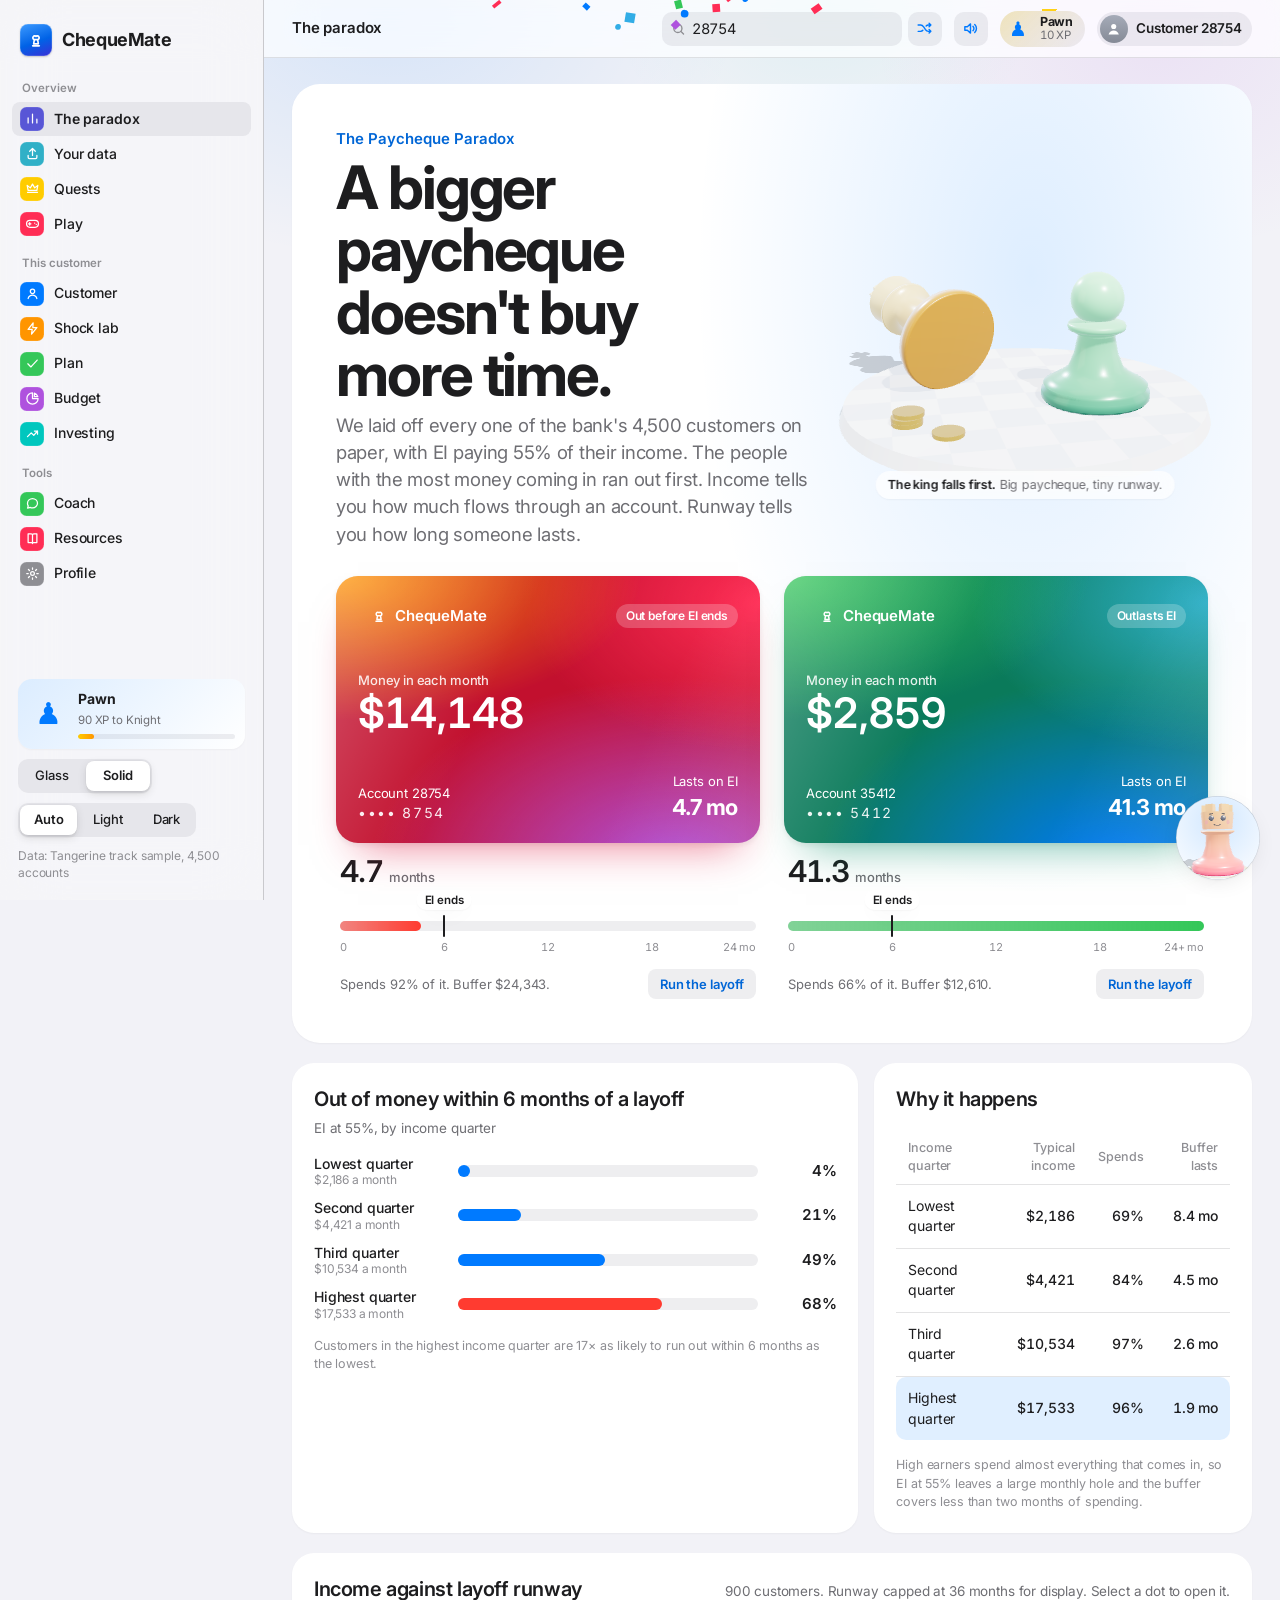
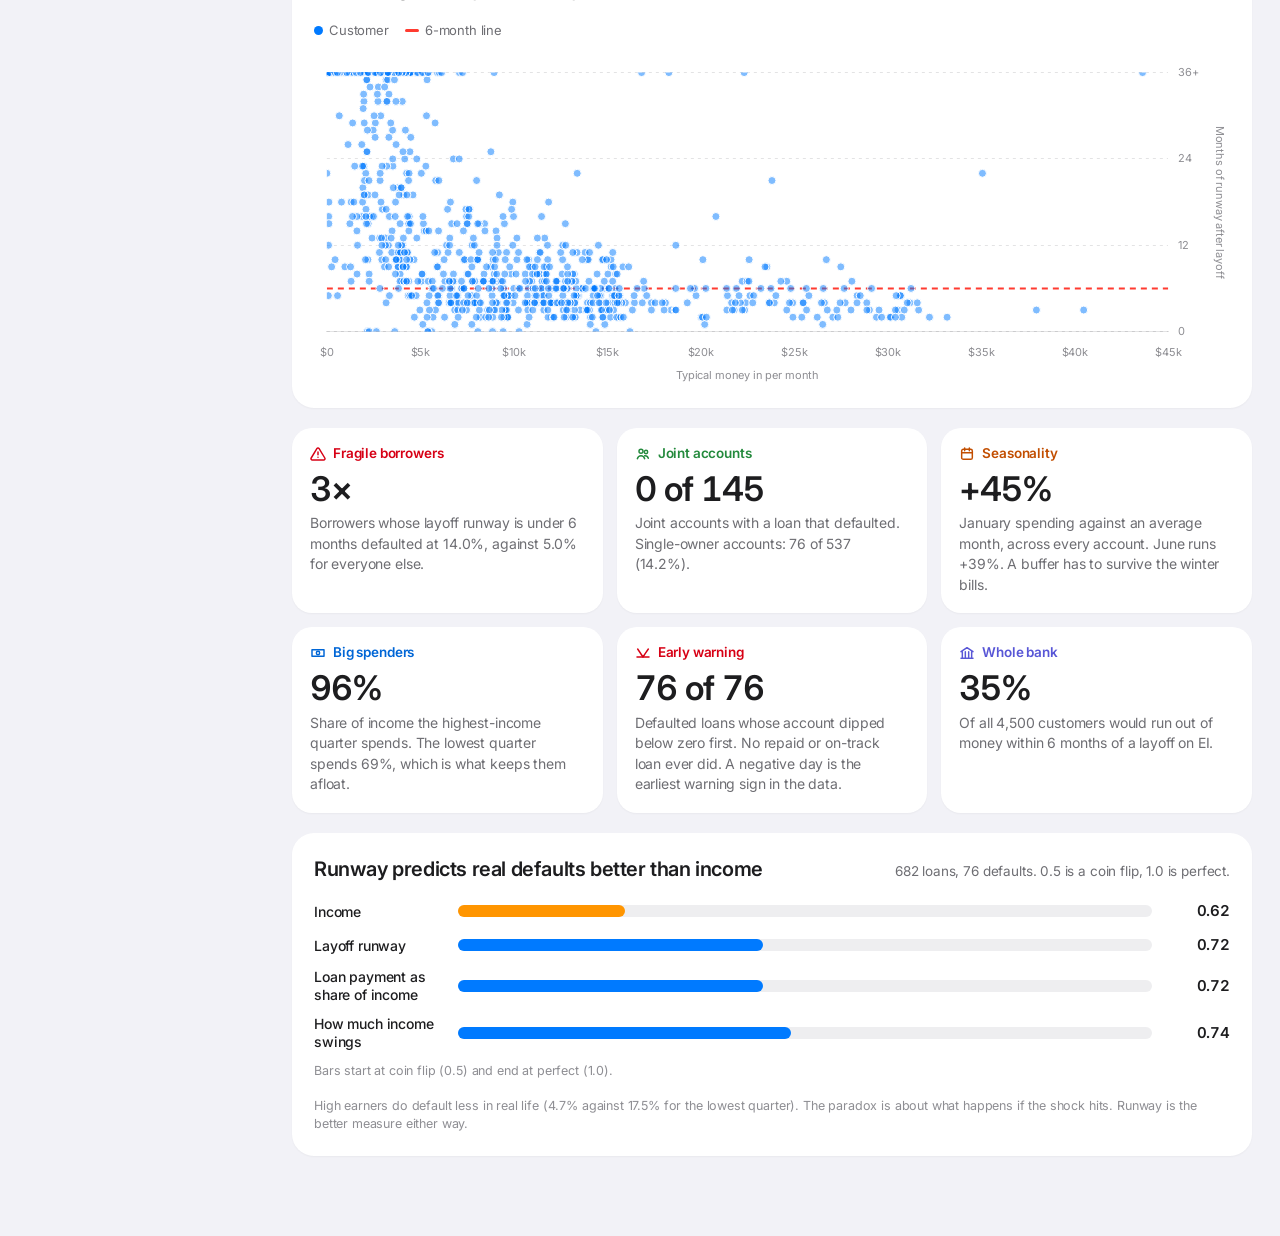
==== core-app/index.html @ 88e58d87 "Improve budget page user experience Co-authored-by: Copilot <223556219+Copilot@users.noreply.github." ====
<!doctype html>
<html lang="en">
<head>
<meta charset="utf-8">
<meta name="viewport" content="width=device-width, initial-scale=1, viewport-fit=cover">
<title>ChequeMate</title>
<meta name="description" content="ChequeMate: financial resilience engine. Runway, shocks, plans, budgets and investing for any bank customer.">
<link rel="preconnect" href="https://fonts.googleapis.com"><link rel="preconnect" href="https://fonts.gstatic.com" crossorigin><link rel="stylesheet" href="https://fonts.googleapis.com/css2?family=Inter:wght@400;500;600;700&display=swap">
<link rel="stylesheet" href="assets/styles.css?v=2c477ac0">
<link rel="stylesheet" href="assets/game.css?v=2c477ac0">
<link rel="stylesheet" href="assets/play.css?v=2c477ac0">
<link rel="stylesheet" href="assets/glass.css?v=2c477ac0">
</head>
<body>
<div class="app">
  <aside class="sidebar" aria-label="ChequeMate">
    <a class="brand" href="#paradox" aria-label="ChequeMate home">
      <span class="app-icon"><svg viewBox="0 0 24 24" fill="none" stroke="#fff" stroke-width="2" stroke-linecap="round" stroke-linejoin="round"><path d="M8 19h8M9.2 16.6h5.6l-.8-5h-4zM9.6 11.6C8.2 10.8 7.8 9.2 8.7 8c.8-1 2.3-1.3 3.3-.4.9-.9 2.4-.6 3.3.4.9 1.2.5 2.8-.9 3.6"/></svg></span>
      <span class="brand-name">ChequeMate</span>
    </a>
    <nav class="nav" id="nav">
      <div class="side-sec"><span>Overview</span>
        <a href="#paradox"><span class="sf" style="--c:var(--indigo)"><svg viewBox="0 0 24 24"><path d="M5 19V11M12 19V5M19 19v-6"/></svg></span>The paradox</a>
        <a href="#data"><span class="sf" style="--c:var(--teal)"><svg viewBox="0 0 24 24"><path d="M12 15V4M7.5 8.5 12 4l4.5 4.5M5 15v3a2 2 0 0 0 2 2h10a2 2 0 0 0 2-2v-3"/></svg></span>Your data</a>
        <a href="#arena"><span class="sf" style="--c:var(--yellow)"><svg viewBox="0 0 24 24"><path d="M4 18h16M5 15 3.5 7l5 4L12 5l3.5 6 5-4L19 15z"/></svg></span>Quests</a>
        <a href="#play"><span class="sf" style="--c:var(--pink)"><svg viewBox="0 0 24 24"><rect x="2.5" y="7" width="19" height="11" rx="5.5"/><path d="M7.5 10.5v4M5.5 12.5h4M15.5 11.5h.01M18 13.5h.01"/></svg></span>Play</a>
      </div>
      <div class="side-sec"><span>This customer</span>
        <a href="#customer"><span class="sf" style="--c:var(--accent)"><svg viewBox="0 0 24 24"><circle cx="12" cy="8.5" r="3.5"/><path d="M5 20c1.2-3.6 3.8-5.3 7-5.3s5.8 1.7 7 5.3"/></svg></span>Customer</a>
        <a href="#shock"><span class="sf" style="--c:var(--warn)"><svg viewBox="0 0 24 24"><path d="M13 3 5 13.5h6.5L10.5 21 19 10.5h-6.5z"/></svg></span>Shock lab</a>
        <a href="#plan"><span class="sf" style="--c:var(--good)"><svg viewBox="0 0 24 24"><path d="M4.5 12.5 9.5 17.5 19.5 6.5"/></svg></span>Plan</a>
        <a href="#budget"><span class="sf" style="--c:var(--purple)"><svg viewBox="0 0 24 24"><path d="M12 3a9 9 0 1 0 9 9h-9z"/><path d="M15 3.5A9 9 0 0 1 20.5 9H15z"/></svg></span>Budget</a>
        <a href="#invest"><span class="sf" style="--c:var(--mint)"><svg viewBox="0 0 24 24"><path d="M4 17 10 11l4 4 6-7M15 8h5v5"/></svg></span>Investing</a>
      </div>
      <div class="side-sec"><span>Tools</span>
        <a href="#coach"><span class="sf" style="--c:var(--good)"><svg viewBox="0 0 24 24"><path d="M20 11.5c0 4.1-3.6 7.5-8 7.5-1.2 0-2.3-.2-3.3-.7L4 19.5l1.2-3.6A7.2 7.2 0 0 1 4 11.5C4 7.4 7.6 4 12 4s8 3.4 8 7.5z"/></svg></span>Coach</a>
        <a href="#resources"><span class="sf" style="--c:var(--pink)"><svg viewBox="0 0 24 24"><path d="M5 4.5h5a2 2 0 0 1 2 2V20a1.5 1.5 0 0 0-1.5-1.5H5zM19 4.5h-5a2 2 0 0 0-2 2V20a1.5 1.5 0 0 1 1.5-1.5H19z"/></svg></span>Resources</a>
        <a href="#profile"><span class="sf" style="--c:var(--gray)"><svg viewBox="0 0 24 24"><circle cx="12" cy="12" r="3"/><path d="M12 2.8v2.4M12 18.8v2.4M2.8 12h2.4M18.8 12h2.4M5.5 5.5l1.7 1.7M16.8 16.8l1.7 1.7M5.5 18.5l1.7-1.7M16.8 7.2l1.7-1.7"/></svg></span>Profile</a>
      </div>
    </nav>
    <div class="side-foot">
      <a class="side-player" id="sidePlayer" href="#arena" aria-label="Your rank and XP"></a>
      <div class="seg style-switch" role="group" aria-label="Style"><button type="button" data-style-set="glass">Glass</button><button type="button" data-style-set="solid">Solid</button></div>
      <div class="seg theme-switch" role="group" aria-label="Appearance">
        <button type="button" data-theme-set="system">Auto</button>
        <button type="button" data-theme-set="light">Light</button>
        <button type="button" data-theme-set="dark">Dark</button>
      </div>
      <span id="srcLabel">Data: Tangerine track sample, 4,500 accounts</span>
    </div>
  </aside>

  <div class="main">
    <header class="toolbar">
      <span class="tb-title" id="tbTitle">The paradox</span>
      <span class="tb-space"></span>
      <form class="search" id="acctForm" autocomplete="off" role="search">
        <div class="search-field">
          <svg viewBox="0 0 24 24"><circle cx="11" cy="11" r="6.5"/><path d="m20 20-4.2-4.2"/></svg>
          <input id="acctInput" inputmode="numeric" placeholder="Account number" aria-label="Account number" aria-describedby="acctErr">
        </div>
        <button class="icon-btn" type="button" id="acctRandom" title="Open a random account" aria-label="Open a random account">
          <svg viewBox="0 0 24 24"><path d="M3 7h3.5c2 0 3.2 1 4.3 2.6l2.4 3.8C14.3 15 15.5 16 17.5 16H21M3 16h3.5c1.4 0 2.4-.5 3.2-1.4M21 7h-3.5c-1.4 0-2.4.5-3.2 1.4M18.5 4.5 21 7l-2.5 2.5M18.5 13.5 21 16l-2.5 2.5"/></svg>
        </button>
        <div class="acct-err" id="acctErr" hidden></div>
      </form>
      <button class="icon-btn sfx-btn" type="button" id="sfxBtn" aria-pressed="true" title="Sound effects" aria-label="Sound effects"><svg viewBox="0 0 24 24"><path d="M4 9.5h3.5L12 5.5v13l-4.5-4H4z"/><path class="w1" d="M15.5 9a4 4 0 0 1 0 6"/><path class="w2" d="M18 6.5a7.5 7.5 0 0 1 0 11"/><path class="mute" d="m16 9.5 5 5M21 9.5l-5 5"/></svg></button>
      <a class="tb-xp" id="tbXp" href="#arena" aria-label="Your rank and XP"></a>
      <a class="tb-acct" id="tbAcct" href="#profile"></a>
    </header>

    <main class="content" id="main">
      <div class="loading" id="loading">Loading 4,500 accounts…</div>

      <!-- THE PARADOX -->
      <section class="view" data-view="paradox" hidden>
        <div class="hero" id="hero">
          <div class="hero-top">
          <div class="head" style="padding:0">
            <span class="eyebrow">The Paycheque Paradox</span>
            <h1>A bigger paycheque doesn't buy more time.</h1>
            <p class="lede">We laid off every one of the bank's 4,500 customers on paper, with EI paying 55% of their income. The people with the most money coming in ran out first. Income tells you how much flows through an account. Runway tells you how long someone lasts.</p>
          </div>
          <div class="hero-3d" id="hero3d" aria-hidden="true"><span class="h3-cap"><b>The king falls first.</b> Big paycheque, tiny runway.</span></div>
          </div>
          <div class="pair" id="pair"></div>
        </div>

        <div class="grid g-main">
          <div class="panel">
            <div class="panel-head"><h2>Out of money within 6 months of a layoff</h2><p>EI at 55%, by income quarter</p></div>
            <div class="bars" id="quartBars"></div>
            <p class="note" id="quartNote"></p>
          </div>
          <div class="panel">
            <div class="panel-head"><h2>Why it happens</h2></div>
            <div class="table-wrap"><table class="cmp" id="whyTable"></table></div>
            <p class="note">High earners spend almost everything that comes in, so EI at 55% leaves a large monthly hole and the buffer covers less than two months of spending.</p>
          </div>
        </div>

        <div class="panel">
          <div class="panel-head"><h2>Income against layoff runway</h2><p>900 customers. Runway capped at 36 months for display. Select a dot to open it.</p></div>
          <div class="legend"><span><i style="background:var(--s1)"></i>Customer</span><span><i class="line" style="background:var(--crit)"></i>6-month line</span></div>
          <div class="chart-box tall"><canvas id="scatter" aria-label="Scatter of monthly income versus layoff runway"></canvas></div>
        </div>

        <div class="findings" id="findings"></div>

        <div class="panel">
          <div class="panel-head"><h2>Runway predicts real defaults better than income</h2><p>682 loans, 76 defaults. 0.5 is a coin flip, 1.0 is perfect.</p></div>
          <div class="bars" id="aucBars"></div>
          <p class="note">High earners do default less in real life (4.7% against 17.5% for the lowest quarter). The paradox is about what happens if the shock hits. Runway is the better measure either way.</p>
        </div>
      </section>

      <!-- CUSTOMER -->
      <section class="view" data-view="customer" hidden>
        <div class="head"><h1>Customer</h1><p>Typical month, savings buffer and runway, from this account's own history. Numbers use the judges' definitions.</p></div>
        <div class="cust-hero">
          <div id="wcard"></div>
          <div class="panel">
            <div class="panel-head"><h2>Resilience</h2><p>Each ring closes when the goal is met</p></div>
            <div id="rings"></div>
          </div>
        </div>
        <div id="scorePanel"></div>
        <div class="ledger" id="ledger"></div>
        <div class="grid g-main">
          <div class="panel">
            <div class="panel-head"><h2>If laid off tomorrow</h2><p id="rwSub"></p></div>
            <div id="custStrip"></div>
            <div class="grid g-2" id="custStrips2"></div>
          </div>
          <div class="panel">
            <div class="panel-head"><h2>What stands out</h2></div>
            <div class="insights" id="custInsights"></div>
          </div>
        </div>
        <div class="panel">
          <div class="panel-head"><h2>Money in and out</h2><div class="legend"><span><i class="line" style="background:var(--s1)"></i>Money in</span><span><i class="line" style="background:var(--s2)"></i>Money out</span></div></div>
          <div class="chart-box"><canvas id="flowChart" aria-label="Monthly money in and money out"></canvas></div>
        </div>
        <div class="panel sankey-panel">
          <div class="panel-head"><h2>Where the money flows</h2><p id="sankeySub">Average month. Hover a stream to trace it.</p></div>
          <div class="sankey" id="sankey" role="img" aria-label="Money flow from income sources through the account to spending"></div>
        </div>
        <div class="grid g-2">
          <div class="panel">
            <div class="panel-head"><h2>Average balance</h2><p>Shaded months set the buffer</p></div>
            <div class="chart-box short"><canvas id="balChart" aria-label="Average daily balance by month"></canvas></div>
          </div>
          <div class="panel">
            <div class="panel-head"><h2>Where a typical month goes</h2><p>Average per month</p></div>
            <div class="bars" id="outBars"></div>
          </div>
        </div>
      </section>

      <!-- SHOCK LAB -->
      <section class="view" data-view="shock" hidden>
        <div class="head"><h1>Shock lab</h1><p>Pick a scenario or size your own. Runway recalculates with the judges' formula, and every step of the math is shown.</p></div>
        <div class="micr" data-micr></div>
        <div class="boss-bar" id="bossBar"></div>
        <div class="twists" id="twists"></div>
        <div class="grid g-main">
          <div class="panel">
            <div id="shockStrip"></div>
            <div id="verdict"></div>
            <div class="formula" id="formula"></div>
          </div>
          <div class="panel">
            <h2>Size the shock</h2>
            <div class="field"><label for="sInc">Income kept <output id="oInc"></output></label><input type="range" id="sInc" min="0" max="100" step="5"><span class="hint">EI regular benefits pay 55% of insurable earnings, up to $729 a week in 2026.</span></div>
            <div class="field"><label for="sEi">How long EI pays <output id="oEi"></output></label><input type="range" id="sEi" min="1" max="12" step="1"></div>
            <div class="field"><label for="sBills">Household bills change <output id="oBills"></output></label><input type="range" id="sBills" min="-20" max="60" step="5"></div>
            <div class="field"><label for="sExtra">New monthly cost <output id="oExtra"></output></label><input type="range" id="sExtra" min="0" max="2500" step="50"><span class="hint">A rent hike, a car payment, childcare.</span></div>
            <div class="field"><label for="sOne">One-off cost <output id="oOne"></output></label><input type="range" id="sOne" min="0" max="40000" step="250">
              <div class="seg" id="oneQuick"><button type="button" data-m="0.5">½ month</button><button type="button" data-m="1">1 month</button><button type="button" data-m="2">2 months</button></div></div>
            <div class="field"><span class="lab">After EI ends</span><div class="seg" id="afterSeg"><button type="button" data-v="back">Back at work</button><button type="button" data-v="none">Still no job</button></div></div>
            <button class="btn" type="button" id="shockReset" style="justify-self:start">Clear the shock</button>
          </div>
        </div>
        <div class="panel coin-panel">
          <div class="coin-3d" id="coin3d" aria-hidden="true"></div>
          <div class="coin-copy">
            <span class="eyebrow">Runway in coins</span>
            <h2 id="coinTitle"></h2>
            <p id="coinText" class="ink2"></p>
            <div class="legend"><span><i style="background:#F2BE45"></i>One month covered</span><span><i style="background:var(--crit);opacity:.45"></i>Month still needed</span></div>
          </div>
        </div>
        <div class="panel">
          <div class="panel-head"><h2>Balance month by month</h2><p id="projSub"></p></div>
          <div class="legend"><span><i class="line" style="background:var(--s1)"></i>With the shock</span><span><i class="line" style="background:var(--muted)"></i>No shock</span></div>
          <div class="chart-box"><canvas id="projChart" aria-label="Projected balance by month"></canvas></div>
        </div>
        <div class="panel">
          <div class="panel-head"><h2>Stress grid</h2><div class="seg" id="heatMode"><button type="button" data-m="grid">Grid</button><button type="button" data-m="3d">3D terrain</button></div></div>
          <p class="ink2 small" id="heatHint">Months of runway for every mix of income cut and bill increase. Select a cell to load it.</p>
          <div class="table-wrap" id="heatGrid"><div class="heat" id="heat"></div></div>
          <div class="terrain" id="terrain" hidden></div>
        </div>
      </section>

      <!-- PLAN -->
      <section class="view" data-view="plan" hidden>
        <div class="head"><h1>Plan</h1><p>A goal plan to build the emergency fund now, and a backup plan for the day the shock lands. Both use this customer's own numbers.</p></div>
        <div class="micr" data-micr></div>
        <div class="grid g-2">
          <div class="panel">
            <div class="panel-head"><h2>Emergency fund</h2><span id="goalPill"></span></div>
            <div class="field"><span class="lab">Target</span><div class="seg" id="goalSeg"><button type="button" data-v="3">3 months</button><button type="button" data-v="6">6 months</button><button type="button" data-v="9">9 months</button></div></div>
            <div class="field"><label for="pSave">Set aside each month <output id="oSave"></output></label><input type="range" id="pSave" min="0" max="3000" step="25"><span class="hint" id="saveHint"></span></div>
            <div class="ledger plain" style="grid-template-columns:repeat(3,minmax(0,1fr))" id="goalLedger"></div>
            <div class="chart-box short"><canvas id="goalChart" aria-label="Emergency fund growth"></canvas></div>
            <div id="goalText" class="callout"></div>
          </div>
          <div class="panel">
            <div class="panel-head"><h2>If the shock hits</h2><p id="backupSub"></p></div>
            <div class="field"><label for="pCut">Cut everyday spending by <output id="oCut"></output></label><input type="range" id="pCut" min="0" max="40" step="5"></div>
            <div class="field"><label for="pSide">Side income <output id="oSide"></output></label><input type="range" id="pSide" min="0" max="2000" step="50"></div>
            <div class="steps" id="backupSteps"></div>
            <div id="backupResult"></div>
          </div>
        </div>
        <div class="panel">
          <div class="panel-head"><h2>Runway after each move</h2><p>Each bar adds one action on top of the last</p></div>
          <div class="bars" id="leverBars"></div>
        </div>
      </section>

      <!-- BUDGET -->
      <section class="view" data-view="budget" hidden>
        <div class="head"><h1>Budget</h1><p>A clear view of this customer's monthly money, with a plan that fits how they spend.</p></div>
        <div class="budget-tabs" role="tablist" aria-label="Budget tools">
          <button type="button" id="budgetRecommendedTab" role="tab" aria-controls="budgetRecommendedPanel" aria-selected="true">Recommended Budget</button>
          <button type="button" id="budgetCustomTab" role="tab" aria-controls="budgetCustomPanel" aria-selected="false" tabindex="-1">Custom Budget</button>
        </div>
        <div id="budgetRecommendedPanel" class="budget-tab-panel" role="tabpanel" aria-labelledby="budgetRecommendedTab">
          <div class="budget-summary" aria-label="Customer monthly financial summary">
            <div class="budget-stat"><span>Monthly income</span><strong id="budgetIncome"></strong><small>Typical money in</small></div>
            <div class="budget-stat"><span>Monthly spending</span><strong id="budgetSpending"></strong><small>Typical money out</small></div>
            <div class="budget-stat" id="budgetSavingsCard"><span>Monthly savings</span><strong id="budgetSavings"></strong><small>Income minus spending</small></div>
          </div>
          <div class="budget-income-row">
            <div><strong>Plan with a different income?</strong><span>Changes budget targets, not the customer's actual summary above.</span></div>
            <label class="budget-income-field" for="bInc"><span>Monthly income</span><span class="money-in"><input class="input" id="bInc" inputmode="decimal" aria-label="Monthly income for budget planning"></span></label>
          </div>
          <article class="budget-recommendation" aria-live="polite">
            <div class="budget-rec-copy"><span class="budget-eyebrow">PERSONALIZED RECOMMENDATION</span><h2 id="budgetRecName"></h2><p id="budgetRecWhy"></p></div>
            <div class="budget-rec-action"><span id="budgetRecMove"></span><button type="button" class="btn primary budget-recommendation-button" id="budgetUseRecommendation"><svg viewBox="0 0 24 24" aria-hidden="true"><path d="m5 12 4 4L19 6"/></svg><span>Compare recommended method</span></button></div>
          </article>
          <section class="panel budget-comparison">
            <div class="panel-head"><div><span class="budget-eyebrow">CURRENTLY SELECTED</span><h2 id="budgetSelectedName"></h2></div><span class="pill info" id="budgetSelectedBadge"></span></div>
            <p class="ink2" id="ruleWhy"></p>
            <div id="ruleCompare" class="budget-compare-content"></div>
            <div id="ruleAdvice" class="callout"></div>
          </section>
          <section class="budget-methods" aria-labelledby="budgetMethodsTitle">
            <div class="panel-head"><div><h2 id="budgetMethodsTitle">Compare other methods</h2><p>Choose a method to see how its targets compare with this customer's spending.</p></div></div>
            <div id="ruleSeg" class="budget-method-grid"></div>
            <div class="budget-glossary" aria-label="Budget category definitions">
              <p><strong>Needs</strong><span>Essentials like housing, bills and insurance.</span></p>
              <p><strong>Wants</strong><span>Flexible everyday spending and extras.</span></p>
              <p><strong>Savings</strong><span>Money kept for future goals and emergencies.</span></p>
            </div>
            <button type="button" class="budget-action budget-action-income budget-open-custom" id="budgetOpenCustom">
              <svg viewBox="0 0 24 24" aria-hidden="true"><rect x="4" y="4" width="16" height="16" rx="3"/><path d="M8 8h8M8 12h2m4 0h2m-8 4h2m4 0h2"/></svg>
              <span><strong>Build your own budget</strong><small>Give every dollar a job in the custom planner</small></span>
              <span class="budget-action-arrow" aria-hidden="true">→</span>
            </button>
          </section>
        </div>
        <div id="budgetCustomPanel" class="budget-tab-panel" role="tabpanel" aria-labelledby="budgetCustomTab" hidden>
          <section class="panel" id="zbPanel">
            <div class="panel-head"><div><span class="budget-eyebrow">MAKE IT YOURS</span><h2>Give every dollar a job</h2><p>Start with this customer's typical month, then edit the amounts to fit your plan.</p></div><span class="budget-income-chip">Available: <strong id="zbIncome"></strong></span></div>
            <div class="budget-custom-grid">
              <div>
                <div class="budget-input-heading"><strong>Monthly categories</strong><span>Edit any amount</span></div>
                <div class="zb" id="zbRows"></div>
              </div>
              <div class="budget-custom-summary">
                <div class="zb-left" id="zbLeftCard"><span>Left to assign</span><span class="v" id="zbLeft" aria-live="polite"></span></div>
                <div class="split"><div class="split-lab"><span>Income allocation</span><span id="zbAllocationLabel"></span></div><div class="split-bar" id="zbBar" role="img" aria-label="Budget allocation breakdown"></div></div>
                <div class="budget-balance-note" id="zbBalanceNote" aria-live="polite"></div>
                <p class="note">A zero balance means every dollar has a job. Any money left over is ready to assign.</p>
                <div class="budget-custom-actions" aria-label="Custom budget actions">
                  <button class="budget-action budget-action-reset" type="button" id="zbReset">
                    <svg viewBox="0 0 24 24" aria-hidden="true"><path d="M3 11a9 9 0 1 1 2.6 6.4"/><path d="M3 4v7h7"/></svg>
                    <span><strong>Restore typical amounts</strong><small>Reset to this customer's usual month</small></span>
                  </button>
                  <button class="budget-action budget-action-income" type="button" id="budgetAdjustIncome">
                    <svg viewBox="0 0 24 24" aria-hidden="true"><path d="M4 7h16M4 12h10M4 17h7"/><circle cx="18" cy="16" r="3"/><path d="M18 14.5v3M16.5 16h3"/></svg>
                    <span><strong>Change planned income</strong><small>Update the amount available to budget</small></span>
                  </button>
                </div>
              </div>
            </div>
          </section>
        </div>
      </section>

      <!-- INVEST -->
      <section class="view" data-view="invest" hidden>
        <div class="head"><h1>Investing</h1><p>Where money goes once the safety net is in place, in the order that usually makes sense in Canada. General education, not personal financial advice.</p></div>
        <div class="micr" data-micr></div>
        <div class="grid g-main">
          <div class="panel">
            <div class="panel-head"><h2>The order to fill things</h2><span id="ladderPill"></span></div>
            <div class="steps" id="ladder"></div>
          </div>
          <div class="panel">
            <h2>Growth calculator</h2>
            <div class="field"><label for="iMo">Monthly contribution <output id="oMo"></output></label><input type="range" id="iMo" min="0" max="3000" step="25"></div>
            <div class="field"><label for="iYrs">Years <output id="oYrs"></output></label><input type="range" id="iYrs" min="1" max="40" step="1"></div>
            <div class="seg" id="mixSeg"><button type="button" data-r="3">Cautious 3%</button><button type="button" data-r="5">Balanced 5%</button><button type="button" data-r="7">Growth 7%</button></div>
            <div class="ledger plain" style="grid-template-columns:repeat(3,minmax(0,1fr))" id="growLedger"></div>
            <div class="legend"><span><i style="background:var(--s1)"></i>What you put in</span><span><i style="background:var(--s3)"></i>Growth</span></div>
            <div class="chart-box short"><canvas id="growChart" aria-label="Investment growth over time"></canvas></div>
            <p class="note">Returns are assumptions for illustration, before fees and inflation.</p>
          </div>
        </div>
        <div class="acct-cards" id="acctCards"></div>
      </section>

      <!-- COACH -->
      <section class="view" data-view="coach" hidden>
        <div class="coach-hero">
          <div class="mate-big" id="mateBig" aria-hidden="true"></div>
          <div class="head" style="padding:0"><span class="eyebrow">Meet Mate</span><h1>Your coach is a pawn with big plans.</h1><p>Ask about this customer's numbers. With a Gemini key in Profile, answers come from Gemini with the account and shock attached. Without one, the built-in coach answers from the same numbers.</p></div>
        </div>
        <div class="coach">
          <div class="chat">
            <div class="msgs" id="msgs" aria-live="polite"></div>
            <div class="chips" id="chips" role="group" aria-label="Suggested questions"></div>
            <form class="composer" id="composer">
              <textarea class="input" id="ask" rows="1" placeholder="Message" aria-label="Message the coach"></textarea>
              <button class="send" type="submit" aria-label="Send"><svg viewBox="0 0 24 24"><path d="M12 19V5M6 11l6-6 6 6"/></svg></button>
            </form>
          </div>
          <div class="grid" style="align-content:start">
            <div class="panel">
              <h3>Try asking</h3>
              <div class="seg prompt-tabs" id="promptTabs" role="group" aria-label="Question topics"></div>
              <div class="prompts" id="prompts"></div>
            </div>
            <div class="panel">
              <h3>Coach status</h3>
              <p class="small ink2" id="coachStatus"></p>
              <div style="display:flex;gap:8px;flex-wrap:wrap"><a class="btn sm" href="#profile">Set Gemini key</a><button class="btn sm" type="button" id="voiceBtn" aria-pressed="false">Read answers aloud: off</button></div>
            </div>
          </div>
        </div>
      </section>

      <!-- DATA -->
      <section class="view" data-view="data" hidden>
        <div class="head"><h1>Your data</h1><p>Drop in a monthly_summary.csv with any number of accounts and, if you have it, loans.csv. ChequeMate computes every account in your browser. Nothing leaves this page.</p></div>
        <label class="drop" id="drop" for="fileIn">
          <span class="sf" style="--c:var(--teal)"><svg viewBox="0 0 24 24"><path d="M12 15V4M7.5 8.5 12 4l4.5 4.5M5 15v3a2 2 0 0 0 2 2h10a2 2 0 0 0 2-2v-3"/></svg></span>
          <strong>Drop CSV files here, or choose files</strong>
          <span class="small muted">monthly_summary.csv format. Add loans.csv to include loan payments.</span>
          <input type="file" id="fileIn" accept=".csv,text/csv" multiple hidden>
        </label>
        <div id="dataStatus"></div>
        <div class="ledger" id="portLedger"></div>
        <div class="grid g-main">
          <div class="panel">
            <div class="panel-head"><h2>Layoff runway across the portfolio</h2><p>EI at 55%, months until the buffer runs out</p></div>
            <div class="chart-box"><canvas id="histChart" aria-label="Distribution of layoff runway"></canvas></div>
          </div>
          <div class="panel">
            <div class="panel-head"><h2>Most fragile</h2><p id="fragileSub">Shortest layoff runway</p></div>
            <div class="list-acc" id="fragileList"></div>
          </div>
        </div>
        <div class="panel">
          <div class="panel-head"><h2>Seasonal pattern</h2><p>Each month against the yearly average (1.0)</p></div>
          <div class="legend"><span><i style="background:var(--s1)"></i>Money in</span><span><i style="background:var(--s2)"></i>Money out</span></div>
          <div class="chart-box short"><canvas id="seasonChart" aria-label="Seasonal money in and out"></canvas></div>
          <p class="note" id="seasonNote"></p>
        </div>
      </section>

      <!-- RESOURCES -->
      <section class="view" data-view="resources" hidden>
        <div class="head"><h1>Resources</h1><p>Official Canadian sources for the moments in this plan, and the data behind ChequeMate.</p></div>
        <div class="grid g-2" id="resGrid"></div>
      </section>

      <!-- PROFILE -->
      <section class="view" data-view="profile" hidden>
        <div class="head"><h1>Profile</h1><p>Details the bank's data can't know. They shape the plan, the budget and the coach for this customer, and stay in this browser.</p></div>
        <div class="micr" data-micr></div>
        <div class="grid g-2">
          <form class="panel" id="profForm">
            <h2>About this customer</h2>
            <div class="grid g-2">
              <div class="field"><label for="pfName">Name to show</label><input class="input" id="pfName"></div>
              <div class="field"><label for="pfProv">Province</label><select class="input" id="pfProv"></select></div>
              <div class="field"><label for="pfHouse">People in household</label><input class="input" id="pfHouse" type="number" min="1" max="12"></div>
              <div class="field"><label for="pfHome">Housing</label><select class="input" id="pfHome"><option value="rent">Renting</option><option value="own">Own with mortgage</option><option value="family">Living with family</option></select></div>
              <div class="field"><label for="pfGoal">Main goal</label><select class="input" id="pfGoal"><option value="fund">Build an emergency fund</option><option value="debt">Pay off the loan</option><option value="home">Save for a home</option><option value="invest">Start investing</option></select></div>
              <div class="field"><label for="pfRisk">Comfort with risk</label><select class="input" id="pfRisk"><option value="3">Cautious</option><option value="5">Balanced</option><option value="7">Growth</option></select></div>
              <div class="field"><label for="pfTarget">Emergency fund target</label><select class="input" id="pfTarget"><option value="3">3 months</option><option value="6">6 months</option><option value="9">9 months</option></select></div>
              <div class="field"><label for="pfJob">Job stability</label><select class="input" id="pfJob"><option value="steady">Steady</option><option value="seasonal">Seasonal or contract</option><option value="self">Self-employed</option></select></div>
            </div>
            <div class="field"><label for="pfNotes">Notes for the coach</label><textarea class="input" id="pfNotes" rows="3" placeholder="e.g. Car lease ends in March. Wants to move to Ottawa."></textarea></div>
            <div style="display:flex;gap:8px;flex-wrap:wrap"><button class="btn primary" type="submit">Save profile</button><button class="btn" type="button" id="pfClear">Reset</button></div>
          </form>
          <div class="grid" style="align-content:start">
            <form class="panel" id="aiForm">
              <h2>Gemini coach</h2>
              <div class="field"><label for="aiKey">API key</label><input class="input" id="aiKey" type="password" placeholder="Paste a Google AI Studio key"><span class="hint">Stored only in this browser. Get a key at aistudio.google.com. Never commit keys to the repo.</span></div>
              <div class="field"><label for="aiModel">Model</label><input class="input" id="aiModel" list="aiModels"><datalist id="aiModels"><option value="gemini-flash-latest"></option><option value="gemini-2.5-flash"></option><option value="gemini-2.5-pro"></option><option value="gemini-2.5-flash-lite"></option></datalist></div>
              <div style="display:flex;gap:8px;flex-wrap:wrap"><button class="btn primary" type="submit">Save</button><button class="btn" type="button" id="aiTest">Test connection</button><button class="btn" type="button" id="aiClear">Remove key</button></div>
              <p class="small" id="aiMsg"></p>
            </form>
            <div class="panel">
              <h2>What the bank's data says</h2>
              <div class="insights" id="profFacts"></div>
            </div>
          </div>
        </div>
      </section>

      <!-- QUESTS -->
      <section class="view" data-view="arena" hidden>
        <div class="arena-hero">
          <div class="rank-stage" id="rankStage" aria-hidden="true"></div>
          <div class="rank-info">
            <span class="eyebrow">Your rank</span>
            <h1 id="rankName">Pawn</h1>
            <p class="ink2" id="rankLine"></p>
            <div class="xpbar" role="progressbar" aria-label="XP to next rank" id="xpBarWrap"><div class="xpfill" id="xpFill"></div></div>
            <div class="xp-meta"><span id="xpNow"></span><span id="xpNext"></span></div>
            <div class="rank-stats" id="rankStats"></div>
          </div>
        </div>
        <div class="grid g-main">
          <div class="panel">
            <div class="panel-head"><h2>Missions for this customer</h2><span id="missionPill"></span></div>
            <div class="micr" data-micr style="box-shadow:none;background:var(--surface-2)"></div>
            <div class="missions" id="missions"></div>
          </div>
          <div class="panel">
            <div class="panel-head"><h2>Promotion path</h2><p>Earn XP to promote your piece</p></div>
            <div class="ladder" id="rankLadder"></div>
          </div>
        </div>
        <div class="panel">
          <div class="panel-head"><h2>Mate's wardrobe</h2><p>New looks unlock as you rank up</p></div>
          <div class="skins" id="skins"></div>
        </div>
        <div class="panel">
          <div class="panel-head"><h2>Badges</h2><p id="badgeSub"></p></div>
          <div class="badges" id="badges"></div>
        </div>
        <div class="grid g-2">
          <div class="panel">
            <div class="panel-head"><h2>Fortress hall</h2><p>Highest resilience scores in the bank</p></div>
            <div class="lb" id="lbTop"></div>
          </div>
          <div class="panel">
            <div class="panel-head"><h2>Rescue list</h2><p>Lowest scores. Open one and build a plan.</p></div>
            <div class="lb" id="lbLow"></div>
          </div>
        </div>
        <div class="panel">
          <div class="panel-head"><h2>How XP works</h2><p>Everything is saved in this browser only</p></div>
          <div class="xp-rules" id="xpRules"></div>
          <button class="btn sm" type="button" id="gameReset" style="justify-self:start">Reset my progress</button>
        </div>
      </section>

      <!-- PLAY -->
      <section class="view" data-view="play" hidden>
        <div class="head"><span class="eyebrow">Play</span><h1>Can they survive the year?</h1><p>Two games built on real accounts. Runway Run deals a year of life to this customer, one month at a time. Who lasts longer? tests your instinct for the paradox.</p></div>
        <div class="seg play-tabs" id="playTabs" role="tablist"><button type="button" data-t="run" aria-pressed="true">Runway Run</button><button type="button" data-t="quiz" aria-pressed="false">Who lasts longer?</button></div>

        <div class="rr" id="playRun">
          <div class="micr" data-micr></div>
          <div class="rr-board" id="rrBoard"></div>
          <div class="rr-stats" id="rrStats"></div>
          <div class="rr-main">
            <div class="rr-table panel">
              <div class="rr-deal">
                <div class="flip" id="rrFlip"><div class="flip-in"><div class="flip-back"><span>ChequeMate</span></div><div class="flip-front" id="rrEvent"></div></div></div>
                <div class="rr-hand" id="rrHand"></div>
              </div>
              <div class="rr-over" id="rrOver" hidden></div>
            </div>
            <div class="panel rr-side">
              <h3>This year so far</h3>
              <div class="rr-log" id="rrLog"></div>
            </div>
          </div>
        </div>

        <div class="quiz" id="playQuiz" hidden>
          <div class="quiz-top"><div><span class="eyebrow">Layoff with EI at 55%</span><h2>Which customer lasts longer?</h2></div><div class="quiz-score" id="quizScore"></div></div>
          <div class="quiz-pair" id="quizPair"></div>
          <div class="quiz-foot" id="quizFoot"></div>
        </div>
      </section>
    </main>
  </div>

  <nav class="tabbar" id="tabbar" aria-label="Sections">
    <a href="#paradox"><svg viewBox="0 0 24 24"><path d="M5 19V11M12 19V5M19 19v-6"/></svg>Paradox</a>
    <a href="#customer"><svg viewBox="0 0 24 24"><circle cx="12" cy="8.5" r="3.5"/><path d="M5 20c1.2-3.6 3.8-5.3 7-5.3s5.8 1.7 7 5.3"/></svg>Customer</a>
    <a href="#shock"><svg viewBox="0 0 24 24"><path d="M13 3 5 13.5h6.5L10.5 21 19 10.5h-6.5z"/></svg>Shock</a>
    <a href="#plan"><svg viewBox="0 0 24 24"><circle cx="12" cy="12" r="8.5"/><path d="m8.5 12.3 2.4 2.4 4.7-5"/></svg>Plan</a>
    <a href="#budget"><svg viewBox="0 0 24 24"><path d="M12 3a9 9 0 1 0 9 9h-9z"/><path d="M15 3.5A9 9 0 0 1 20.5 9H15z"/></svg>Budget</a>
    <button type="button" id="moreBtn" aria-haspopup="dialog"><svg viewBox="0 0 24 24"><circle cx="5.5" cy="12" r="1.3"/><circle cx="12" cy="12" r="1.3"/><circle cx="18.5" cy="12" r="1.3"/></svg>More</button>
  </nav>
  <div class="sheet-bg" id="sheetBg" hidden></div>
  <div class="sheet" id="sheet" role="dialog" aria-label="More sections" hidden>
    <div class="grab"></div>
    <h3>More</h3>
    <div class="list">
      <a href="#play"><span class="sf" style="--c:var(--pink)"><svg viewBox="0 0 24 24"><rect x="2.5" y="7" width="19" height="11" rx="5.5"/><path d="M7.5 10.5v4M5.5 12.5h4M15.5 11.5h.01M18 13.5h.01"/></svg></span>Play</a>
      <a href="#arena"><span class="sf" style="--c:var(--yellow)"><svg viewBox="0 0 24 24"><path d="M4 18h16M5 15 3.5 7l5 4L12 5l3.5 6 5-4L19 15z"/></svg></span>Quests</a>
      <a href="#invest"><span class="sf" style="--c:var(--mint)"><svg viewBox="0 0 24 24"><path d="M4 17 10 11l4 4 6-7M15 8h5v5"/></svg></span>Investing</a>
      <a href="#coach"><span class="sf" style="--c:var(--good)"><svg viewBox="0 0 24 24"><path d="M20 11.5c0 4.1-3.6 7.5-8 7.5-1.2 0-2.3-.2-3.3-.7L4 19.5l1.2-3.6A7.2 7.2 0 0 1 4 11.5C4 7.4 7.6 4 12 4s8 3.4 8 7.5z"/></svg></span>Coach</a>
      <a href="#data"><span class="sf" style="--c:var(--teal)"><svg viewBox="0 0 24 24"><path d="M12 15V4M7.5 8.5 12 4l4.5 4.5M5 15v3a2 2 0 0 0 2 2h10a2 2 0 0 0 2-2v-3"/></svg></span>Your data</a>
      <a href="#resources"><span class="sf" style="--c:var(--pink)"><svg viewBox="0 0 24 24"><path d="M5 4.5h5a2 2 0 0 1 2 2V20a1.5 1.5 0 0 0-1.5-1.5H5zM19 4.5h-5a2 2 0 0 0-2 2V20a1.5 1.5 0 0 1 1.5-1.5H19z"/></svg></span>Resources</a>
      <a href="#profile"><span class="sf" style="--c:var(--gray)"><svg viewBox="0 0 24 24"><circle cx="12" cy="12" r="3"/><path d="M12 2.8v2.4M12 18.8v2.4M2.8 12h2.4M18.8 12h2.4M5.5 5.5l1.7 1.7M16.8 16.8l1.7 1.7M5.5 18.5l1.7-1.7M16.8 7.2l1.7-1.7"/></svg></span>Profile</a>
    </div>
    <div class="seg style-switch" role="group" aria-label="Style" style="justify-self:center"><button type="button" data-style-set="glass">Glass</button><button type="button" data-style-set="solid">Solid</button></div>
    <div class="seg theme-switch" role="group" aria-label="Appearance" style="justify-self:center">
      <button type="button" data-theme-set="system">Auto</button>
      <button type="button" data-theme-set="light">Light</button>
      <button type="button" data-theme-set="dark">Dark</button>
    </div>
  </div>
</div>
<div class="toast" id="toast" role="status"></div>
<div class="mate-dock-wrap" id="mateWrap">
  <div class="mate-bubble" id="mateBubble" role="status" hidden>
    <button class="mb-x" type="button" id="mateClose" aria-label="Close tip"><svg viewBox="0 0 24 24"><path d="M6 6l12 12M18 6 6 18"/></svg></button>
    <strong class="mb-name">Mate</strong>
    <p id="mateText"></p>
    <div class="mb-act" id="mateAct"></div>
  </div>
  <button class="mate-dock" id="mateDock" type="button" aria-label="Mate, your coach. Show a tip" aria-controls="mateBubble"><span class="mate-small" id="mateSmall"></span></button>
</div>
<div class="achv" id="achv" role="status" aria-live="polite"></div>
<div class="xp-pop" id="xpPop" aria-hidden="true"></div>
<canvas class="confetti" id="confetti" aria-hidden="true"></canvas>

<script src="assets/vendor/chart.umd.min.js?v=2c477ac0"></script>
<script src="assets/vendor/papaparse.min.js?v=2c477ac0"></script>
<script src="assets/vendor/three.min.js?v=2c477ac0"></script>
<script src="assets/mate3d.js?v=2c477ac0"></script>
<script src="assets/fx.js?v=2c477ac0"></script>
<script src="data/insights.js?v=2c477ac0"></script>
<script src="data/accounts.js?v=2c477ac0"></script>
<script src="assets/app.js?v=2c477ac0"></script>
<script src="assets/game.js?v=2c477ac0"></script>
<script src="assets/play.js?v=2c477ac0"></script>
<script src="assets/viz.js?v=2c477ac0"></script>
</body>
</html>
---- core-app/assets/styles.css ----
/* ChequeMate — Apple-platform design language
   Layout: macOS-style translucent sidebar + sticky toolbar + grouped content canvas; iOS tab bar and sheet on phones.
   Type: San Francisco (system), SF Pro Rounded for figures. Colour: iOS system colours on grouped backgrounds. */
:root {
  --bg: #F2F2F7;
  --surface: #FFFFFF;
  --surface-2: #F2F2F7;
  --elev: #FFFFFF;
  --fill: rgba(118,118,128,.12);
  --fill-2: rgba(118,118,128,.08);
  --ink: #1D1D1F;
  --ink-2: #6E6E73;
  --muted: #8E8E93;
  --line: rgba(60,60,67,.14);
  --line-2: rgba(60,60,67,.24);
  --accent: #007AFF;
  --accent-ink: #FFFFFF;
  --accent-soft: rgba(0,122,255,.12);
  --accent-t: #0066D6;
  --good: #34C759;  --good-t: #248A3D;  --good-soft: rgba(52,199,89,.14);
  --warn: #FF9500;  --warn-t: #C24E00;  --warn-soft: rgba(255,149,0,.15);
  --crit: #FF3B30;  --crit-t: #D70015;  --crit-soft: rgba(255,59,48,.12);
  --pink: #FF2D55; --mint: #00C7BE; --indigo: #5856D6; --purple: #AF52DE; --teal: #30B0C7; --yellow: #FFCC00; --gray: #8E8E93;
  --s1: #007AFF; --s2: #FF9500; --s3: #30B0C7; --s4: #AF52DE;
  --ring1: #FF2D55; --ring2: #34C759; --ring3: #32ADE6;
  --bar: rgba(255,255,255,.72);
  --side: rgba(246,246,248,.86);
  --seg-on: #FFFFFF;
  --bubble: #E9E9EB;
  --shadow-s: 0 1px 2px rgba(0,0,0,.04);
  --shadow-m: 0 6px 24px -8px rgba(0,0,0,.12), 0 1px 2px rgba(0,0,0,.04);
  --font: -apple-system, BlinkMacSystemFont, "SF Pro Text", "Inter", "Segoe UI", Roboto, "Helvetica Neue", Arial, sans-serif;
  --font-d: -apple-system, BlinkMacSystemFont, "SF Pro Display", "Inter", "Segoe UI", Roboto, "Helvetica Neue", Arial, sans-serif;
  --font-r: ui-rounded, "SF Pro Rounded", -apple-system, BlinkMacSystemFont, "Inter", "Segoe UI", Roboto, sans-serif;
  --r-s: 10px; --r-m: 14px; --r-l: 22px;
  --side-w: 264px;
  color-scheme: light;
}
@media (prefers-color-scheme: dark) {
  :root:not([data-theme="light"]) {
    --bg: #000000; --surface: #1C1C1E; --surface-2: #2C2C2E; --elev: #2C2C2E; --fill: rgba(118,118,128,.24); --fill-2: rgba(118,118,128,.16);
    --ink: #F5F5F7; --ink-2: #A1A1A6; --muted: #8E8E93; --line: rgba(84,84,88,.6); --line-2: rgba(84,84,88,.9);
    --accent: #0A84FF; --accent-ink: #FFFFFF; --accent-soft: rgba(10,132,255,.2); --accent-t: #409CFF;
    --good: #30D158; --good-t: #30D158; --good-soft: rgba(48,209,88,.18);
    --warn: #FF9F0A; --warn-t: #FFB340; --warn-soft: rgba(255,159,10,.18);
    --crit: #FF453A; --crit-t: #FF6961; --crit-soft: rgba(255,69,58,.2);
    --pink: #FF375F; --mint: #63E6E2; --indigo: #5E5CE6; --purple: #BF5AF2; --teal: #40C8E0; --yellow: #FFD60A; --gray: #8E8E93;
    --s1: #0A84FF; --s2: #FF9500; --s3: #30B0C7; --s4: #BF5AF2;
    --ring1: #FF375F; --ring2: #30D158; --ring3: #64D2FF;
    --bar: rgba(22,22,24,.72); --side: rgba(28,28,30,.86); --seg-on: #636366; --bubble: #26262A;
    --shadow-s: 0 1px 2px rgba(0,0,0,.5); --shadow-m: 0 8px 30px -10px rgba(0,0,0,.7);
    color-scheme: dark;
  }
}
:root[data-theme="dark"] {
  --bg: #000000; --surface: #1C1C1E; --surface-2: #2C2C2E; --elev: #2C2C2E; --fill: rgba(118,118,128,.24); --fill-2: rgba(118,118,128,.16);
  --ink: #F5F5F7; --ink-2: #A1A1A6; --muted: #8E8E93; --line: rgba(84,84,88,.6); --line-2: rgba(84,84,88,.9);
  --accent: #0A84FF; --accent-ink: #FFFFFF; --accent-soft: rgba(10,132,255,.2); --accent-t: #409CFF;
  --good: #30D158; --good-t: #30D158; --good-soft: rgba(48,209,88,.18);
  --warn: #FF9F0A; --warn-t: #FFB340; --warn-soft: rgba(255,159,10,.18);
  --crit: #FF453A; --crit-t: #FF6961; --crit-soft: rgba(255,69,58,.2);
  --pink: #FF375F; --mint: #63E6E2; --indigo: #5E5CE6; --purple: #BF5AF2; --teal: #40C8E0; --yellow: #FFD60A; --gray: #8E8E93;
  --s1: #0A84FF; --s2: #FF9500; --s3: #30B0C7; --s4: #BF5AF2;
  --ring1: #FF375F; --ring2: #30D158; --ring3: #64D2FF;
  --bar: rgba(22,22,24,.72); --side: rgba(28,28,30,.86); --seg-on: #636366; --bubble: #26262A;
  --shadow-s: 0 1px 2px rgba(0,0,0,.5); --shadow-m: 0 8px 30px -10px rgba(0,0,0,.7);
  color-scheme: dark;
}

* { box-sizing: border-box; }
[hidden] { display: none !important; }
html, body { background: var(--bg); color: var(--ink); }
body { margin: 0; font-family: var(--font); font-size: 15px; line-height: 1.47; letter-spacing: -0.01em; -webkit-font-smoothing: antialiased; -moz-osx-font-smoothing: grayscale; }
h1, h2, h3, h4 { margin: 0; text-wrap: balance; font-family: var(--font-d); }
p { margin: 0; }
a { color: var(--accent); text-decoration: none; }
a:hover { text-decoration: underline; text-underline-offset: 3px; }
button, input, select, textarea { font: inherit; color: inherit; letter-spacing: inherit; }
button { -webkit-tap-highlight-color: transparent; }
:focus-visible { outline: 3px solid color-mix(in srgb, var(--accent) 55%, transparent); outline-offset: 2px; border-radius: 8px; }
.num, .tab { font-variant-numeric: tabular-nums; }
.rnd { font-family: var(--font-r); }
.muted { color: var(--muted); }
.ink2 { color: var(--ink-2); }
.small { font-size: 13px; }
.tiny { font-size: 12px; }

/* ---------- shell ---------- */
.app { display: grid; grid-template-columns: var(--side-w) minmax(0, 1fr); min-height: 100vh; }
.sidebar {
  position: sticky; top: 0; height: 100vh; overflow-y: auto; z-index: 15;
  background: var(--side); -webkit-backdrop-filter: saturate(180%) blur(30px); backdrop-filter: saturate(180%) blur(30px);
  border-right: .5px solid var(--line-2);
  display: flex; flex-direction: column; gap: 18px;
  padding: max(18px, env(safe-area-inset-top, 0px)) 12px 18px max(12px, env(safe-area-inset-left, 0px));
}
.brand { display: flex; align-items: center; gap: 10px; padding: 6px 8px; color: var(--ink); }
.brand:hover { text-decoration: none; }
.app-icon { width: 32px; height: 32px; border-radius: 8px; flex: none; display: grid; place-items: center;
  background: linear-gradient(160deg, #3D9BFF 0%, #0062E6 55%, #3A2FD6 100%); box-shadow: 0 1px 2px rgba(0,0,0,.2), inset 0 0 0 .5px rgba(255,255,255,.25); }
.app-icon svg { width: 20px; height: 20px; }
.brand-name { font-family: var(--font-d); font-weight: 700; font-size: 18px; letter-spacing: -0.02em; }
.side-sec { display: grid; gap: 1px; }
.side-sec > span { font-size: 11.5px; font-weight: 600; color: var(--muted); padding: 0 10px 4px; letter-spacing: 0; }
.nav { display: grid; gap: 14px; }
.nav a { display: flex; align-items: center; gap: 10px; height: 34px; padding: 0 8px; border-radius: 8px; color: var(--ink); font-size: 14px; font-weight: 500; }
.nav a:hover { text-decoration: none; background: var(--fill-2); }
.nav a[aria-current="page"] { background: var(--fill); font-weight: 600; }
.sf { width: 24px; height: 24px; border-radius: 6.5px; flex: none; display: grid; place-items: center; background: var(--c, var(--accent)); box-shadow: inset 0 0 0 .5px rgba(255,255,255,.18); }
.sf svg { width: 15px; height: 15px; stroke: #fff; fill: none; stroke-width: 2; stroke-linecap: round; stroke-linejoin: round; }
.side-foot { margin-top: auto; display: grid; gap: 10px; font-size: 12px; color: var(--muted); padding: 0 6px; }

.main { min-width: 0; display: flex; flex-direction: column; }
.toolbar {
  position: sticky; top: env(safe-area-inset-top, 0px); z-index: 12; height: 58px;
  display: flex; align-items: center; gap: 12px;
  padding-left: max(28px, env(safe-area-inset-left, 0px)); padding-right: max(28px, env(safe-area-inset-right, 0px));
  background: var(--bar); -webkit-backdrop-filter: saturate(180%) blur(24px); backdrop-filter: saturate(180%) blur(24px);
  border-bottom: .5px solid var(--line);
}
body::before { content: ""; position: fixed; inset: 0 0 auto; height: env(safe-area-inset-top, 0px); z-index: 30; background: var(--bar); }
.tb-title { font-weight: 600; font-size: 15px; white-space: nowrap; overflow: hidden; text-overflow: ellipsis; }
.tb-space { flex: 1; }
.search { position: relative; display: flex; align-items: center; gap: 6px; }
.search-field { position: relative; width: 240px; }
.search-field svg { position: absolute; left: 9px; top: 50%; transform: translateY(-50%); width: 15px; height: 15px; stroke: var(--muted); fill: none; stroke-width: 2.2; stroke-linecap: round; }
.search-field input { width: 100%; height: 34px; border: 0; border-radius: 10px; background: var(--fill); padding: 0 10px 0 30px; font-size: 14.5px; font-variant-numeric: tabular-nums; outline: none; }
.search-field input:focus { box-shadow: 0 0 0 3.5px color-mix(in srgb, var(--accent) 35%, transparent); }
.search-field input[aria-invalid="true"] { box-shadow: 0 0 0 2px var(--crit); }
.acct-err { position: absolute; top: calc(100% + 8px); right: 0; width: 280px; padding: 10px 12px; border-radius: 12px; background: var(--elev); box-shadow: var(--shadow-m); font-size: 13px; color: var(--crit-t); z-index: 5; }
.icon-btn { width: 34px; height: 34px; border-radius: 10px; border: 0; background: var(--fill); display: grid; place-items: center; cursor: pointer; color: var(--accent); flex: none; }
.icon-btn:hover { background: var(--line-2); }
.icon-btn svg { width: 17px; height: 17px; stroke: currentColor; fill: none; stroke-width: 2; stroke-linecap: round; stroke-linejoin: round; }
.tb-acct { display: flex; align-items: center; gap: 8px; padding: 3px 10px 3px 3px; border-radius: 999px; background: var(--fill); color: var(--ink); font-size: 13.5px; font-weight: 600; max-width: 230px; flex: none; }
.tb-acct:hover { text-decoration: none; background: var(--line-2); }
.tb-acct span:last-child { white-space: nowrap; overflow: hidden; text-overflow: ellipsis; }

.content { padding-block: 26px 80px; padding-left: max(28px, env(safe-area-inset-left, 0px)); padding-right: max(28px, env(safe-area-inset-right, 0px)); }
.view { max-width: 1140px; margin: 0 auto; display: grid; gap: 20px; }
.view[hidden] { display: none !important; }

/* large title */
.head { display: grid; gap: 6px; padding: 4px 4px 2px; }
.head h1 { font-size: 34px; line-height: 1.12; font-weight: 700; letter-spacing: -0.025em; }
.head p { color: var(--ink-2); font-size: 16px; max-width: 66ch; letter-spacing: -0.012em; }

/* account row */
.micr { display: flex; flex-wrap: wrap; align-items: center; gap: 12px 14px; padding: 14px 16px; border-radius: var(--r-l); background: var(--surface); box-shadow: var(--shadow-s); }
.avatar { width: 44px; height: 44px; border-radius: 50%; flex: none; display: grid; place-items: center; color: #fff; font-family: var(--font-r); font-weight: 600; font-size: 16px;
  background: linear-gradient(180deg, #A5ABB8, #858A96); }
.avatar.sm { width: 28px; height: 28px; font-size: 11px; }
.avatar svg { width: 55%; height: 55%; fill: #fff; }
.micr-who { display: grid; gap: 1px; min-width: 0; }
.micr-who strong { font-size: 16px; font-weight: 600; letter-spacing: -0.015em; }
.micr-who span { font-size: 13px; color: var(--ink-2); font-variant-numeric: tabular-nums; }
.micr-chips { display: flex; flex-wrap: wrap; gap: 6px; margin-left: auto; }

.chip { display: inline-flex; align-items: center; gap: 6px; height: 26px; padding: 0 10px; border-radius: 999px; font-size: 12.5px; font-weight: 500; background: var(--fill); color: var(--ink-2); white-space: nowrap; }
.pill { display: inline-flex; align-items: center; gap: 5px; height: 26px; padding: 0 10px; border-radius: 999px; font-size: 12.5px; font-weight: 600; white-space: nowrap; }
.pill::before { content: ""; width: 6px; height: 6px; border-radius: 50%; background: currentColor; }
.pill.good { background: var(--good-soft); color: var(--good-t); }
.pill.warn { background: var(--warn-soft); color: var(--warn-t); }
.pill.crit { background: var(--crit-soft); color: var(--crit-t); }
.pill.info { background: var(--accent-soft); color: var(--accent-t); }

/* cards */
.panel { background: var(--surface); border-radius: var(--r-l); padding: 22px; display: grid; gap: 16px; min-width: 0; align-content: start; box-shadow: var(--shadow-s); }
.panel h2 { font-size: 20px; font-weight: 600; letter-spacing: -0.02em; }
.panel h3 { font-size: 15px; font-weight: 600; }
.panel-head { display: flex; flex-wrap: wrap; align-items: baseline; justify-content: space-between; gap: 4px 12px; }
.panel-head p { color: var(--ink-2); font-size: 13.5px; }
.grid { display: grid; gap: 16px; }
.g-2 { grid-template-columns: repeat(2, minmax(0, 1fr)); }
.g-3 { grid-template-columns: repeat(3, minmax(0, 1fr)); }
.g-4 { grid-template-columns: repeat(4, minmax(0, 1fr)); }
.g-main { grid-template-columns: minmax(0, 1.5fr) minmax(0, 1fr); }
.span-2 { grid-column: span 2; }

/* stat tiles (Health "Highlights" style) */
.ledger { display: grid; grid-template-columns: repeat(5, minmax(0, 1fr)); gap: 12px; }
.ledger > div { padding: 14px 16px; display: grid; gap: 2px; border-radius: 18px; background: var(--surface); box-shadow: var(--shadow-s); min-width: 0; }
.ledger .k { font-size: 13px; font-weight: 600; color: var(--kc, var(--ink-2)); display: flex; align-items: center; gap: 6px; }
.ledger .k b { font-family: var(--font-r); font-weight: 700; font-size: 11px; width: 18px; height: 18px; border-radius: 5px; display: grid; place-items: center; background: var(--kc, var(--gray)); color: #fff; }
.ledger > div:nth-child(1) { --kc: var(--s1); } .ledger > div:nth-child(2) { --kc: var(--purple); } .ledger > div:nth-child(3) { --kc: var(--warn-t); } .ledger > div:nth-child(4) { --kc: var(--good-t); } .ledger > div:nth-child(5) { --kc: var(--pink); }
.ledger .v { font-family: var(--font-r); font-size: 27px; font-weight: 600; font-variant-numeric: tabular-nums; letter-spacing: -0.02em; white-space: nowrap; overflow: hidden; text-overflow: ellipsis; margin-top: 4px; }
.ledger .s { font-size: 12.5px; color: var(--ink-2); }
.ledger.plain > div { --kc: var(--ink-2); background: var(--surface-2); box-shadow: none; }
#growLedger .v, #goalLedger .v { font-size: 22px; }

/* ---------- Wallet card ---------- */
.wcard { position: relative; aspect-ratio: 1.586; max-width: 100%; border-radius: 22px; padding: 20px 22px; color: #fff; overflow: hidden; isolation: isolate;
  display: grid; grid-template-rows: auto 1fr auto; box-shadow: 0 24px 40px -22px var(--glow, rgba(0,0,0,.4)), 0 2px 6px rgba(0,0,0,.08);
  background:
    radial-gradient(120% 90% at 0% 0%, var(--c1) 0%, transparent 60%),
    radial-gradient(90% 90% at 100% 10%, var(--c2) 0%, transparent 62%),
    radial-gradient(120% 120% at 80% 110%, var(--c3) 0%, transparent 60%),
    var(--c0);
  transform: perspective(900px) rotateX(var(--rx, 0deg)) rotateY(var(--ry, 0deg)); transition: transform .4s cubic-bezier(.2,.8,.2,1); will-change: transform; }
.wcard::after { content: ""; position: absolute; inset: 0; z-index: -1; background: linear-gradient(115deg, rgba(255,255,255,.28) 0%, rgba(255,255,255,0) 38%, rgba(255,255,255,0) 70%, rgba(255,255,255,.12) 100%); pointer-events: none; }
.wcard.good { --c0: #0A7A5A; --c1: #34C759; --c2: #30B0C7; --c3: #007AFF; --glow: rgba(0,140,100,.55); }
.wcard.warn { --c0: #D9620B; --c1: #FFCC00; --c2: #FF9500; --c3: #FF2D55; --glow: rgba(230,110,0,.55); }
.wcard.crit { --c0: #C2102E; --c1: #FF9500; --c2: #FF2D55; --c3: #AF52DE; --glow: rgba(220,20,60,.55); }
.wc-top { display: flex; justify-content: space-between; align-items: center; gap: 10px; font-size: 13px; font-weight: 600; }
.wc-top .lg { display: flex; align-items: center; gap: 7px; font-family: var(--font-d); font-size: 15px; letter-spacing: -0.01em; }
.wc-top .lg svg { width: 18px; height: 18px; }
.wc-mid { align-self: center; display: grid; }
.wc-mid small { font-size: 13px; opacity: .88; font-weight: 500; }
.wc-mid strong { font-family: var(--font-r); font-size: clamp(30px, 3.4vw, 42px); font-weight: 600; letter-spacing: -0.025em; line-height: 1.1; font-variant-numeric: tabular-nums; }
.wc-bot { display: flex; justify-content: space-between; align-items: flex-end; gap: 10px; font-size: 13px; }
.wc-bot .no { font-family: var(--font-r); letter-spacing: .12em; font-size: 14px; opacity: .92; font-variant-numeric: tabular-nums; }
.wc-bot .rw { text-align: right; }
.wc-bot .rw b { display: block; font-family: var(--font-r); font-size: 22px; font-weight: 700; letter-spacing: -0.02em; }
.wc-glass { padding: 3px 10px; border-radius: 999px; background: rgba(255,255,255,.22); -webkit-backdrop-filter: blur(10px); backdrop-filter: blur(10px); font-size: 12px; font-weight: 600; }

/* ---------- Activity-style rings ---------- */
.rings-wrap { display: grid; grid-template-columns: auto minmax(0, 1fr); gap: 24px; align-items: center; }
.rings { width: 188px; height: 188px; max-width: 100%; }
.rings circle { fill: none; stroke-linecap: round; }
.rings .arc { transition: stroke-dashoffset 1.3s cubic-bezier(.2,.8,.2,1); }
.ring-legend { display: grid; gap: 14px; }
.ring-legend div { display: grid; }
.ring-legend .t { font-size: 14px; font-weight: 600; }
.ring-legend .v { font-family: var(--font-r); font-size: 24px; font-weight: 600; letter-spacing: -0.01em; font-variant-numeric: tabular-nums; }
.ring-legend .v small { font-size: 13px; font-weight: 600; }
.ring-legend .s { font-size: 12.5px; color: var(--ink-2); }

.cust-hero { display: grid; grid-template-columns: minmax(0, 470px) minmax(0, 1fr); gap: 20px; align-items: center; }
.cust-hero .wcard { width: 100%; }

/* ---------- runway capsule (timeline) ---------- */
.strip { display: grid; gap: 8px; }
.strip-top { display: flex; align-items: flex-end; justify-content: space-between; gap: 12px; flex-wrap: wrap; }
.strip-big { display: flex; align-items: baseline; gap: 6px; }
.strip-big .n { font-family: var(--font-r); font-size: clamp(46px, 5.4vw, 64px); font-weight: 600; letter-spacing: -0.035em; line-height: .95; font-variant-numeric: tabular-nums; }
.strip-big .u { font-size: 17px; color: var(--ink-2); font-weight: 500; }
.strip-track { position: relative; height: 14px; margin-top: 30px; border-radius: 999px; background: var(--fill); }
.strip-fill { position: absolute; inset: 0 auto 0 0; width: 0; min-width: 14px; border-radius: 999px; background: linear-gradient(90deg, color-mix(in srgb, var(--fill) 45%, var(--fill-c)), var(--fill-c)); transition: width 1.2s cubic-bezier(.2,.8,.2,1); }
.strip-fill.zero { min-width: 0; }
.strip-mark { position: absolute; top: -6px; bottom: -6px; width: 2px; margin-left: -1px; border-radius: 2px; background: var(--ink); }
.strip-mark span { position: absolute; bottom: calc(100% + 5px); left: 50%; transform: translateX(-50%); font-size: 11.5px; font-weight: 600; white-space: nowrap; color: var(--ink); background: var(--elev); padding: 2px 8px; border-radius: 999px; box-shadow: var(--shadow-m); }
.strip-scale { position: relative; height: 16px; font-size: 11px; color: var(--muted); font-variant-numeric: tabular-nums; }
.strip-scale span { position: absolute; transform: translateX(-50%); white-space: nowrap; }
.strip-scale span:first-child { transform: none; }
.strip-scale span:last-child { transform: translateX(-100%); }
.strip-note { color: var(--ink-2); font-size: 14px; }
.strip.compact .strip-big .n { font-size: 30px; }
.strip.compact .strip-big .u { font-size: 13px; }
.strip.compact .strip-track { height: 10px; margin-top: 26px; }

/* ---------- paradox hero ---------- */
.hero { display: grid; gap: 28px; padding: clamp(24px, 4vw, 44px); border-radius: 28px; background: var(--surface); box-shadow: var(--shadow-s); position: relative; overflow: hidden; }
.hero::before { content: ""; position: absolute; top: -45%; right: -12%; width: 70%; height: 130%; background: radial-gradient(closest-side, color-mix(in srgb, var(--accent) 13%, transparent), transparent); pointer-events: none; }
.hero > * { position: relative; }
.hero .eyebrow { font-size: 15px; font-weight: 600; color: var(--accent-t); }
.hero h1 { font-size: clamp(36px, 5.2vw, 60px); line-height: 1.04; font-weight: 700; letter-spacing: -0.035em; max-width: 16ch; }
.hero .lede { font-size: clamp(16px, 1.45vw, 19px); color: var(--ink-2); max-width: 60ch; letter-spacing: -0.015em; }
.pair { display: grid; grid-template-columns: repeat(2, minmax(0, 1fr)); gap: 24px; }
.pair-col { display: grid; gap: 14px; align-content: start; }
.pair-col .strip { padding: 0 4px; }
.pair-cap { display: flex; justify-content: space-between; align-items: center; gap: 10px; padding: 0 4px; flex-wrap: wrap; }

/* highlight cards */
.findings { display: grid; grid-template-columns: repeat(3, minmax(0, 1fr)); gap: 14px; }
.finding { display: grid; gap: 6px; align-content: start; padding: 16px 18px 18px; border-radius: 20px; background: var(--surface); box-shadow: var(--shadow-s); }
.finding .fh { display: flex; align-items: center; gap: 7px; font-size: 13.5px; font-weight: 600; color: var(--fc, var(--accent-t)); }
.finding .fh svg { width: 16px; height: 16px; stroke: currentColor; fill: none; stroke-width: 2.2; stroke-linecap: round; stroke-linejoin: round; }
.finding .big { font-family: var(--font-r); font-size: 34px; font-weight: 600; letter-spacing: -0.03em; font-variant-numeric: tabular-nums; line-height: 1.1; }
.finding p { color: var(--ink-2); font-size: 14px; }

/* capsule bars */
.bars { display: grid; gap: 12px; }
.bar-row { display: grid; grid-template-columns: 130px minmax(0, 1fr) 64px; gap: 14px; align-items: center; font-size: 14px; }
.bar-row .lab { color: var(--ink); line-height: 1.25; font-weight: 500; }
.bar-row .lab small { display: block; color: var(--muted); font-size: 12px; font-weight: 400; }
.bar-row .track { position: relative; height: 12px; border-radius: 999px; background: var(--fill); }
.bar-row .fill { position: absolute; inset: 0 auto 0 0; border-radius: 999px; background: var(--c, var(--s1)); transition: width 1s cubic-bezier(.2,.8,.2,1); min-width: 12px; }
.bar-row .val { text-align: right; font-family: var(--font-r); font-variant-numeric: tabular-nums; font-weight: 600; font-size: 15px; }
.bar-row .base { position: absolute; top: -5px; bottom: -5px; width: 2px; margin-left: -1px; border-radius: 2px; background: var(--ink); opacity: .55; }

/* charts */
.chart-box { position: relative; height: 260px; min-width: 0; }
.chart-box.tall { height: 330px; }
.chart-box.short { height: 200px; }
.legend { display: flex; flex-wrap: wrap; gap: 6px 16px; font-size: 13px; color: var(--ink-2); }
.legend i { display: inline-block; width: 9px; height: 9px; border-radius: 50%; margin-right: 6px; }
.legend i.line { width: 14px; height: 3px; border-radius: 2px; vertical-align: 3px; }

/* controls */
.btn { display: inline-flex; align-items: center; justify-content: center; gap: 6px; height: 36px; padding: 0 16px; border-radius: 10px; border: 0; background: var(--fill); color: var(--accent-t); cursor: pointer; font-weight: 600; font-size: 14.5px; white-space: nowrap; transition: transform .12s, background .15s; }
.btn:hover { background: var(--line-2); text-decoration: none; }
.btn:active { transform: scale(.97); }
.btn.primary { background: var(--accent); color: var(--accent-ink); }
.btn.primary:hover { background: color-mix(in srgb, var(--accent) 88%, #000); }
.btn.ghost { background: transparent; padding: 0; height: auto; color: var(--accent-t); font-weight: 500; justify-content: flex-start; }
.btn.ghost:hover { text-decoration: underline; background: transparent; }
.btn.sm { height: 30px; padding: 0 12px; font-size: 13px; border-radius: 8px; }
.btn svg { width: 16px; height: 16px; stroke: currentColor; fill: none; stroke-width: 2; }

/* segmented control */
.seg { display: inline-flex; flex-wrap: wrap; gap: 2px; padding: 2px; border-radius: 10px; background: var(--fill); max-width: 100%; justify-self: start; }
.seg button { height: 30px; padding: 0 14px; border-radius: 8px; border: 0; background: transparent; cursor: pointer; font-size: 13px; font-weight: 500; color: var(--ink); white-space: nowrap; transition: background .2s, box-shadow .2s; }
.seg button:hover { background: var(--fill-2); }
.seg button[aria-pressed="true"] { background: var(--seg-on); font-weight: 600; box-shadow: 0 3px 8px rgba(0,0,0,.12), 0 3px 1px rgba(0,0,0,.04), 0 0 0 .5px rgba(0,0,0,.04); }

.field { display: grid; gap: 8px; }
.field > label, .field > .lab { font-size: 14px; color: var(--ink); font-weight: 500; display: flex; justify-content: space-between; gap: 8px; align-items: baseline; }
.field > label output, .field > .lab output { font-family: var(--font-r); color: var(--accent-t); font-weight: 600; font-variant-numeric: tabular-nums; }
.field .hint { font-size: 12.5px; color: var(--muted); }
.input, select.input, textarea.input { height: 40px; padding: 0 12px; border-radius: 10px; border: 0; background: var(--fill); width: 100%; min-width: 0; font-size: 15px; outline: none; }
.input:focus { box-shadow: 0 0 0 3.5px color-mix(in srgb, var(--accent) 35%, transparent); }
select.input { -webkit-appearance: none; appearance: none; background-image: linear-gradient(45deg, transparent 50%, var(--muted) 50%), linear-gradient(135deg, var(--muted) 50%, transparent 50%); background-position: calc(100% - 17px) 17px, calc(100% - 12px) 17px; background-size: 5px 5px; background-repeat: no-repeat; padding-right: 30px; }
textarea.input { height: auto; padding: 10px 12px; resize: vertical; }
.money-in { position: relative; }
.money-in::before { content: "$"; position: absolute; left: 12px; top: 50%; transform: translateY(-50%); color: var(--muted); font-size: 15px; z-index: 1; }
.money-in .input { padding-left: 24px; font-variant-numeric: tabular-nums; }
input[type="range"] { -webkit-appearance: none; appearance: none; width: 100%; height: 28px; background: transparent; cursor: pointer; }
input[type="range"]::-webkit-slider-runnable-track { height: 4px; border-radius: 2px; background: linear-gradient(90deg, var(--accent) 0 var(--p, 50%), var(--fill) var(--p, 50%) 100%); }
input[type="range"]::-moz-range-track { height: 4px; border-radius: 2px; background: linear-gradient(90deg, var(--accent) 0 var(--p, 50%), var(--fill) var(--p, 50%) 100%); }
input[type="range"]::-webkit-slider-thumb { -webkit-appearance: none; width: 26px; height: 26px; margin-top: -11px; border-radius: 50%; background: #fff; box-shadow: 0 3px 8px rgba(0,0,0,.15), 0 1px 1px rgba(0,0,0,.16), 0 3px 1px rgba(0,0,0,.05), 0 0 0 .5px rgba(0,0,0,.06); transition: transform .15s; }
input[type="range"]:active::-webkit-slider-thumb { transform: scale(1.12); }
input[type="range"]::-moz-range-thumb { width: 24px; height: 24px; border: 0; border-radius: 50%; background: #fff; box-shadow: 0 3px 8px rgba(0,0,0,.15), 0 0 0 .5px rgba(0,0,0,.06); }
input[type="range"]:disabled { opacity: .4; }

/* scenario cards */
.twists { display: grid; grid-template-columns: repeat(auto-fill, minmax(150px, 1fr)); gap: 10px; }
.twist { position: relative; text-align: left; display: grid; gap: 6px; align-content: start; padding: 14px; border-radius: 18px; border: 0; background: var(--surface); box-shadow: var(--shadow-s); cursor: pointer; transition: transform .15s, box-shadow .2s; }
.twist:hover { transform: translateY(-1px); box-shadow: var(--shadow-m); }
.twist:active { transform: scale(.98); }
.twist .ic { width: 32px; height: 32px; border-radius: 50%; display: grid; place-items: center; background: var(--c, var(--accent)); }
.twist .ic svg { width: 17px; height: 17px; stroke: #fff; fill: none; stroke-width: 2; stroke-linecap: round; stroke-linejoin: round; }
.twist strong { font-size: 14.5px; font-weight: 600; letter-spacing: -0.015em; }
.twist .d { font-size: 12.5px; color: var(--ink-2); line-height: 1.35; }
.twist[aria-pressed="true"] { box-shadow: 0 0 0 2.5px var(--accent), var(--shadow-m); }
.twist[aria-pressed="true"]::after { content: ""; position: absolute; top: 12px; right: 12px; width: 20px; height: 20px; border-radius: 50%; background: var(--accent) url("data:image/svg+xml,%3Csvg xmlns='http://www.w3.org/2000/svg' viewBox='0 0 24 24' fill='none' stroke='white' stroke-width='3.2' stroke-linecap='round' stroke-linejoin='round'%3E%3Cpath d='M20 6 9 17l-5-5'/%3E%3C/svg%3E") center/12px no-repeat; }

/* grouped list: formula */
.formula { display: grid; grid-template-columns: max-content max-content minmax(0, 1fr); border-radius: 14px; background: var(--surface-2); overflow: hidden; font-size: 14px; }
.formula > div { padding: 11px 14px; font-variant-numeric: tabular-nums; min-width: 0; }
.formula > div:nth-child(n+4) { border-top: .5px solid var(--line); }
.formula .f-k { font-weight: 500; }
.formula .f-e { color: var(--muted); font-size: 13px; padding-top: 12px; }
.formula .f-v { text-align: right; font-weight: 600; overflow-wrap: anywhere; font-family: var(--font-r); }
.formula .f-v small { color: var(--muted); font-weight: 400; display: block; font-size: 12px; font-family: var(--font); }
.formula .total { background: var(--accent-soft); color: var(--accent-t); font-weight: 700; }
.formula .total.f-e { font-weight: 500; }

/* banner */
.verdict { display: flex; gap: 12px; align-items: flex-start; padding: 14px 16px; border-radius: 16px; }
.verdict svg { width: 28px; height: 28px; flex: none; padding: 6px; border-radius: 50%; stroke: #fff; fill: none; stroke-width: 2.8; stroke-linecap: round; stroke-linejoin: round; background: var(--vc); }
.verdict.good { background: var(--good-soft); --vc: var(--good); }
.verdict.warn { background: var(--warn-soft); --vc: var(--warn); }
.verdict.crit { background: var(--crit-soft); --vc: var(--crit); }
.verdict p { color: var(--ink); font-size: 14.5px; }
.verdict strong { display: block; margin-bottom: 1px; font-size: 15.5px; letter-spacing: -0.015em; }

/* heat grid */
.heat { display: grid; gap: 4px; font-size: 13px; font-variant-numeric: tabular-nums; min-width: 460px; }
.heat-row { display: grid; grid-template-columns: 96px repeat(var(--cols), minmax(0, 1fr)); gap: 4px; }
.heat .hd { color: var(--muted); display: flex; align-items: center; justify-content: center; text-align: center; padding: 4px 0; font-size: 12px; font-weight: 500; }
.heat .rl { justify-content: flex-start; }
.heat .cell { height: 40px; border-radius: 10px; display: flex; align-items: center; justify-content: center; font-family: var(--font-r); font-weight: 600; border: 0; cursor: pointer; transition: transform .12s; }
.heat .cell:hover { transform: scale(1.04); }
.heat .cell.c0 { background: var(--crit); color: #fff; }
.heat .cell.c1 { background: var(--crit-soft); color: var(--crit-t); }
.heat .cell.c2 { background: var(--warn-soft); color: var(--warn-t); }
.heat .cell.c3 { background: var(--good-soft); color: var(--good-t); }
.heat .cell.c4 { background: var(--good); color: #fff; }
.heat .cell.cur { box-shadow: 0 0 0 2.5px var(--surface), 0 0 0 4.5px var(--accent); }

/* steps */
.steps { display: grid; counter-reset: s; border-radius: 14px; background: var(--surface-2); overflow: hidden; }
.step { display: grid; grid-template-columns: 30px minmax(0, 1fr) auto; gap: 12px; padding: 13px 14px; align-items: start; }
.step + .step { border-top: .5px solid var(--line); }
.step .no { counter-increment: s; width: 26px; height: 26px; border-radius: 50%; display: grid; place-items: center; font-family: var(--font-r); font-weight: 700; font-size: 13px; background: var(--fill); color: var(--ink-2); }
.step .no::before { content: counter(s); }
.step.done .no { background: var(--good); color: #fff; }
.step.done .no::before { content: "✓"; }
.step.here .no { background: var(--accent); color: #fff; }
.step h3 { font-size: 15px; font-weight: 600; margin-bottom: 2px; letter-spacing: -0.015em; }
.step p { color: var(--ink-2); font-size: 13.5px; }
.step .gain { text-align: right; font-family: var(--font-r); font-variant-numeric: tabular-nums; font-weight: 600; white-space: nowrap; font-size: 14px; }
.step .gain small { display: block; color: var(--muted); font-weight: 400; font-size: 12px; font-family: var(--font); }

/* budget */
.split { display: grid; gap: 6px; }
.split-bar { display: flex; height: 34px; border-radius: 10px; overflow: hidden; gap: 2px; }
.split-bar > div { display: flex; align-items: center; justify-content: center; font-family: var(--font-r); font-size: 12.5px; font-weight: 600; color: #fff; min-width: 0; white-space: nowrap; overflow: hidden; transition: flex-grow .8s cubic-bezier(.2,.8,.2,1); }
.split-bar .over { background: repeating-linear-gradient(135deg, var(--crit) 0 6px, color-mix(in srgb, var(--crit) 55%, transparent) 6px 11px); }
.split-lab { display: flex; justify-content: space-between; font-size: 13px; color: var(--ink-2); font-weight: 500; }
.cmp { width: 100%; border-collapse: collapse; font-size: 14px; font-variant-numeric: tabular-nums; }
.cmp th { text-align: left; font-weight: 500; color: var(--muted); font-size: 12.5px; padding: 8px 12px; border-bottom: .5px solid var(--line); }
.cmp td { padding: 11px 12px; border-bottom: .5px solid var(--line); }
.cmp td.r, .cmp th.r { text-align: right; }
.cmp td.r { font-family: var(--font-r); font-weight: 500; }
.cmp tr:last-child td { border-bottom: 0; }
.cmp tr.best td { background: var(--accent-soft); }
.cmp tr.best td:first-child { border-radius: 10px 0 0 10px; } .cmp tr.best td:last-child { border-radius: 0 10px 10px 0; }
.table-wrap { overflow-x: auto; }
.zb { display: grid; border-radius: 14px; background: var(--surface-2); overflow: hidden; align-content: start; }
.zb-row { display: grid; grid-template-columns: minmax(0, 1fr) 140px; gap: 10px; align-items: center; font-size: 14.5px; padding: 6px 6px 6px 14px; }
.zb-row + .zb-row { border-top: .5px solid var(--line); }
.zb-row .input { background: var(--surface); height: 36px; text-align: right; font-family: var(--font-r); }
.zb-left { display: flex; justify-content: space-between; align-items: center; padding: 16px 18px; border-radius: 16px; background: var(--surface-2); font-weight: 500; }
.zb-left .v { font-family: var(--font-r); font-size: 30px; font-weight: 600; font-variant-numeric: tabular-nums; letter-spacing: -0.02em; }
.budget-tabs { display: inline-flex; gap: 4px; padding: 4px; border-radius: 14px; background: var(--fill); width: fit-content; max-width: 100%; }
.budget-tabs [role="tab"] { min-height: 40px; padding: 0 18px; border: 0; border-radius: 10px; background: transparent; color: var(--ink-2); font-size: 14px; font-weight: 600; cursor: pointer; }
.budget-tabs [role="tab"][aria-selected="true"] { background: var(--surface); color: var(--ink); box-shadow: var(--shadow-s); }
.budget-tab-panel { display: grid; gap: 16px; }
.budget-summary { display: grid; grid-template-columns: repeat(3, minmax(0, 1fr)); gap: 12px; }
.budget-stat { min-width: 0; padding: 14px 18px; border: 1px solid var(--line); border-radius: 18px; background: color-mix(in srgb, var(--surface) 83%, var(--accent) 17%); box-shadow: var(--shadow-s); display: grid; gap: 2px; }
.budget-stat:nth-child(2) { background: color-mix(in srgb, var(--surface) 87%, var(--purple) 13%); }
.budget-stat:nth-child(3) { background: color-mix(in srgb, var(--surface) 86%, var(--good) 14%); }
.budget-stat > span { color: var(--ink-2); font-size: 13px; font-weight: 600; }
.budget-stat strong { overflow: hidden; color: var(--ink); font-family: var(--font-r); font-size: clamp(20px, 2.4vw, 27px); font-variant-numeric: tabular-nums; letter-spacing: -.025em; text-overflow: ellipsis; white-space: nowrap; }
.budget-stat small { color: var(--muted); font-size: 12px; }
.budget-stat.is-negative strong { color: var(--crit-t); }
.budget-income-row { display: flex; align-items: center; justify-content: space-between; gap: 16px; padding: 12px 16px; border: 1px solid var(--line); border-radius: 15px; background: color-mix(in srgb, var(--surface) 76%, transparent); }
.budget-income-row > div { display: grid; gap: 2px; }
.budget-income-row > div strong { font-size: 14px; }
.budget-income-row > div span, .budget-income-field > span:first-child { color: var(--ink-2); font-size: 12.5px; }
.budget-income-field { display: flex; align-items: center; gap: 10px; flex: 0 0 230px; }
.budget-income-field .input { height: 38px; background: var(--surface); border: 1px solid var(--line-2); text-align: right; font-variant-numeric: tabular-nums; }
.budget-income-field .money-in { flex: 1; min-width: 0; }
.budget-recommendation { display: flex; align-items: center; justify-content: space-between; gap: 20px; padding: 20px 22px; border: 1px solid color-mix(in srgb, var(--accent) 22%, var(--line)); border-radius: var(--r-l); background: linear-gradient(115deg, color-mix(in srgb, var(--accent) 10%, var(--surface)), color-mix(in srgb, var(--purple) 9%, var(--surface))); box-shadow: var(--shadow-s); }
.budget-rec-copy { display: grid; gap: 5px; min-width: 0; }
.budget-eyebrow { color: var(--accent-t); font-size: 11px; font-weight: 700; letter-spacing: .075em; }
.budget-rec-copy h2 { font-size: 21px; line-height: 1.25; }
.budget-rec-copy p { max-width: 680px; color: var(--ink-2); font-size: 13.5px; }
.budget-rec-action { display: grid; justify-items: end; gap: 8px; flex: none; }
.budget-rec-action > span { color: var(--ink-2); font-family: var(--font-r); font-size: 14px; font-weight: 600; font-variant-numeric: tabular-nums; }
.budget-rec-action .btn:disabled { opacity: .55; cursor: not-allowed; }
.budget-recommendation-button { min-height: 42px; padding: 0 16px; border-radius: 12px; box-shadow: 0 5px 14px color-mix(in srgb, var(--accent) 23%, transparent); }
.budget-recommendation-button svg { width: 17px; height: 17px; fill: none; stroke: currentColor; stroke-width: 2.2; stroke-linecap: round; stroke-linejoin: round; }
.budget-recommendation-button:hover:not(:disabled) { transform: translateY(-1px); box-shadow: 0 7px 18px color-mix(in srgb, var(--accent) 30%, transparent); }
.budget-recommendation-button:active:not(:disabled) { transform: scale(.98); }
.budget-comparison { gap: 12px; }
.budget-comparison .panel-head { align-items: center; }
.budget-comparison .panel-head > div { display: grid; gap: 3px; }
.budget-comparison .panel-head h2 { font-size: 19px; }
.budget-compare-content { display: grid; gap: 14px; min-width: 0; }
.budget-chart-group { display: grid; grid-template-columns: repeat(2, minmax(0, 1fr)); gap: 18px; }
.budget-chart-group .split-bar { height: 30px; }
.budget-compare-table { min-width: 460px; }
.budget-compare-table th, .budget-compare-table td { padding-left: 8px; padding-right: 8px; }
.budget-diff { white-space: nowrap; }
.budget-diff strong, .budget-diff span { display: block; }
.budget-diff strong { font-family: var(--font); font-size: 11.5px; font-weight: 500; }
.budget-diff span { font-size: 13px; }
.budget-methods { display: grid; gap: 12px; padding: 4px 2px 2px; }
.budget-methods h2 { font-size: 19px; }
.budget-methods .panel-head p { margin-top: 3px; color: var(--ink-2); font-size: 13px; }
.budget-method-grid { display: grid; grid-template-columns: repeat(auto-fit, minmax(220px, 1fr)); gap: 10px; }
.budget-method { display: grid; align-content: start; gap: 7px; min-width: 0; min-height: 132px; padding: 14px; border: 1px solid var(--line); border-radius: 15px; background: var(--surface); text-align: left; cursor: pointer; transition: border-color .15s, background .15s, transform .15s, box-shadow .15s; }
.budget-method:hover { border-color: var(--accent); transform: translateY(-1px); }
.budget-method:focus-visible { outline: 3px solid color-mix(in srgb, var(--accent) 55%, transparent); outline-offset: 2px; }
.budget-method.is-selected { border-color: var(--accent); background: var(--accent-soft); box-shadow: inset 0 0 0 1px color-mix(in srgb, var(--accent) 25%, transparent); }
.budget-method-title { color: var(--ink); font-size: 14px; font-weight: 600; line-height: 1.3; }
.budget-method-description { color: var(--ink-2); font-size: 12.5px; line-height: 1.4; }
.budget-method-tags { display: flex; flex-wrap: wrap; gap: 5px; min-height: 20px; }
.budget-method .pill { font-size: 10.5px; }
.budget-method::after { align-self: end; color: var(--accent-t); content: "View comparison →"; font-size: 11.5px; font-weight: 600; }
.budget-glossary { display: grid; grid-template-columns: repeat(3, minmax(0, 1fr)); gap: 10px; padding: 12px 14px; border-radius: 14px; background: var(--surface-2); }
.budget-glossary p { display: grid; gap: 2px; }
.budget-glossary strong { font-size: 12.5px; }
.budget-glossary span { color: var(--ink-2); font-size: 12px; line-height: 1.4; }
.budget-methods > .budget-open-custom { width: min(100%, 390px); }
.budget-open-custom .budget-action-arrow { display: grid; place-items: center; margin-left: auto; color: var(--accent-t); font-size: 19px; font-weight: 500; }
.budget-open-custom:hover .budget-action-arrow { transform: translateX(2px); }
.budget-income-chip { padding: 8px 12px; border-radius: 11px; background: var(--accent-soft); color: var(--ink-2); font-size: 13px; white-space: nowrap; }
.budget-income-chip strong { color: var(--accent-t); font-family: var(--font-r); font-variant-numeric: tabular-nums; }
.budget-custom-grid { display: grid; grid-template-columns: minmax(0, 1.15fr) minmax(250px, .85fr); gap: 20px; align-items: start; }
.budget-custom-grid > div:first-child { display: grid; gap: 8px; }
.budget-input-heading { display: flex; justify-content: space-between; gap: 8px; padding: 0 2px; font-size: 13px; }
.budget-input-heading span { color: var(--muted); }
.budget-custom-summary { display: grid; gap: 14px; align-content: start; }
.budget-custom-summary .zb-left { padding: 17px 18px; border: 1px solid var(--line); background: var(--accent-soft); }
.budget-custom-summary .zb-left.is-over { border-color: color-mix(in srgb, var(--crit) 45%, var(--line)); background: var(--crit-soft); }
.budget-custom-summary .zb-left .v { font-size: 27px; }
.budget-custom-summary .split { gap: 8px; }
.budget-custom-summary .split-bar { height: 24px; }
.budget-balance-note { padding: 11px 13px; border-radius: 12px; background: var(--accent-soft); color: var(--ink-2); font-size: 13px; }
.budget-balance-note strong { color: var(--accent-t); }
.budget-balance-note.is-over { background: var(--crit-soft); }
.budget-balance-note.is-over strong { color: var(--crit-t); }
.budget-balance-note.is-balanced { background: var(--good-soft); }
.budget-balance-note.is-balanced strong { color: var(--good-t); }
.budget-custom-actions { display: grid; grid-template-columns: repeat(2, minmax(0, 1fr)); gap: 10px; align-items: stretch; }
.budget-action { display: flex; align-items: center; gap: 10px; min-width: 0; min-height: 62px; padding: 10px 12px; border: 1px solid var(--line); border-radius: 14px; background: color-mix(in srgb, var(--surface) 86%, var(--accent) 14%); color: var(--ink); text-align: left; cursor: pointer; transition: background .16s, border-color .16s, transform .16s, box-shadow .16s; }
.budget-action:hover { transform: translateY(-1px); border-color: color-mix(in srgb, var(--accent) 42%, var(--line)); background: var(--accent-soft); box-shadow: var(--shadow-s); }
.budget-action:active { transform: scale(.985); }
.budget-action svg { width: 20px; height: 20px; flex: none; fill: none; stroke: var(--accent-t); stroke-width: 1.8; stroke-linecap: round; stroke-linejoin: round; }
.budget-action span { display: grid; gap: 2px; min-width: 0; }
.budget-action strong { color: var(--accent-t); font-size: 12.5px; font-weight: 650; line-height: 1.25; }
.budget-action small { color: var(--ink-2); font-size: 10.5px; line-height: 1.3; }
.budget-action-reset { background: var(--surface); }
.budget-action-reset svg { stroke: var(--muted); }
.budget-action-reset strong { color: var(--ink-2); }
.budget-action-reset:hover { border-color: var(--line-2); background: var(--fill-2); }
.budget-action-reset:hover strong { color: var(--ink); }
.budget-custom-grid .zb { gap: 0; border: 1px solid var(--line); background: color-mix(in srgb, var(--surface) 86%, var(--accent) 14%); }
.budget-custom-grid .zb-row { grid-template-columns: minmax(0, 1fr) minmax(110px, 150px); gap: 14px; padding: 9px 10px 9px 14px; min-height: 56px; }
.budget-custom-grid .zb-row label { font-size: 13.5px; font-weight: 500; }
.budget-custom-grid .zb-row .input { height: 40px; border: 1px solid var(--line-2); background: var(--surface); box-shadow: 0 1px 2px rgba(0,0,0,.04); }
.budget-custom-grid .zb-row .input:focus { border-color: var(--accent); }

/* invest */
.acct-cards { display: grid; grid-template-columns: repeat(4, minmax(0, 1fr)); gap: 14px; }
.acct-card { padding: 18px; border-radius: 20px; background: var(--surface); box-shadow: var(--shadow-s); display: grid; gap: 4px; align-content: start; }
.acct-card .sf { width: 30px; height: 30px; border-radius: 8px; margin-bottom: 6px; }
.acct-card .sf svg { width: 17px; height: 17px; }
.acct-card strong { font-size: 15px; }
.acct-card .lim { font-family: var(--font-r); font-size: 28px; font-weight: 600; letter-spacing: -0.02em; font-variant-numeric: tabular-nums; }
.acct-card p { font-size: 13px; color: var(--ink-2); margin-top: 4px; }
.acct-card .tag { font-size: 12.5px; color: var(--muted); }

/* resources: grouped lists */
.res-group { display: grid; gap: 8px; align-content: start; }
.res-group h2 { font-size: 15px; font-weight: 600; color: var(--ink-2); padding: 0 6px; }
.list { border-radius: 16px; background: var(--surface); box-shadow: var(--shadow-s); overflow: hidden; }
.res { display: grid; grid-template-columns: minmax(0, 1fr) auto; gap: 2px 12px; padding: 12px 16px; color: var(--ink); align-items: center; position: relative; }
.res + .res::before { content: ""; position: absolute; top: 0; left: 16px; right: 0; border-top: .5px solid var(--line); }
.res:hover { text-decoration: none; background: var(--fill-2); }
.res strong { font-size: 15px; font-weight: 500; }
.res span { grid-column: 1; font-size: 13px; color: var(--ink-2); }
.res .host { grid-row: 1 / span 2; grid-column: 2; font-size: 13px; color: var(--muted); display: flex; align-items: center; gap: 8px; }
.res .host::after { content: ""; width: 7px; height: 7px; border-right: 2px solid var(--line-2); border-top: 2px solid var(--line-2); transform: rotate(45deg); }

/* coach: Messages */
.coach { display: grid; grid-template-columns: minmax(0, 1fr) 300px; gap: 16px; align-items: start; }
.chat { display: grid; grid-template-rows: minmax(0, 1fr) auto; height: min(70vh, 680px); background: var(--surface); border-radius: var(--r-l); overflow: hidden; box-shadow: var(--shadow-s); }
.msgs { overflow-y: auto; padding: 20px 16px; display: flex; flex-direction: column; gap: 6px; }
.msg { max-width: 78%; padding: 9px 14px; border-radius: 20px; font-size: 15px; line-height: 1.42; letter-spacing: -0.012em; }
.msg.user + .msg.bot, .msg.bot + .msg.user { margin-top: 8px; }
.msg p + p, .msg ul, .msg ol { margin-top: 6px; }
.msg ul, .msg ol { padding-left: 20px; margin-bottom: 0; }
.msg.user { align-self: flex-end; background: var(--accent); color: #fff; border-bottom-right-radius: 6px; }
.msg.bot { align-self: flex-start; background: var(--bubble); border-bottom-left-radius: 6px; }
.msg.bot .src { margin-top: 6px; font-size: 11.5px; color: var(--muted); }
.msg.typing { color: var(--muted); }
.composer { display: flex; align-items: flex-end; gap: 8px; padding: 10px 12px; border-top: .5px solid var(--line); background: var(--surface); }
.composer textarea { flex: 1; min-height: 38px; max-height: 140px; border-radius: 19px; padding: 9px 14px; background: var(--surface); box-shadow: inset 0 0 0 1px var(--line-2); }
.send { width: 34px; height: 34px; margin-bottom: 2px; border-radius: 50%; border: 0; background: var(--accent); display: grid; place-items: center; cursor: pointer; flex: none; }
.send svg { width: 18px; height: 18px; stroke: #fff; fill: none; stroke-width: 2.6; stroke-linecap: round; stroke-linejoin: round; }
.prompts { display: grid; border-radius: 14px; background: var(--surface-2); overflow: hidden; }
.prompts button { text-align: left; padding: 11px 14px; border: 0; background: transparent; cursor: pointer; font-size: 14px; color: var(--accent-t); position: relative; }
.prompts button + button::before { content: ""; position: absolute; top: 0; left: 14px; right: 0; border-top: .5px solid var(--line); }
.prompts button:hover { background: var(--fill-2); }

/* upload */
.drop { display: grid; place-items: center; gap: 6px; text-align: center; padding: 36px 20px; border-radius: var(--r-l); border: 2px dashed var(--line-2); background: var(--surface); cursor: pointer; transition: border-color .15s, background .15s; }
.drop.over { border-color: var(--accent); background: var(--accent-soft); }
.drop .sf { width: 48px; height: 48px; border-radius: 12px; margin-bottom: 4px; }
.drop .sf svg { width: 26px; height: 26px; }
.drop strong { font-size: 17px; letter-spacing: -0.02em; }
.list-acc { display: grid; border-radius: 14px; background: var(--surface-2); overflow: hidden; }
.list-acc button { display: grid; grid-template-columns: 28px 64px minmax(0, 1fr) auto; gap: 10px; align-items: center; padding: 9px 12px; border: 0; background: transparent; cursor: pointer; text-align: left; font-variant-numeric: tabular-nums; font-size: 14px; position: relative; }
.list-acc button + button::before { content: ""; position: absolute; top: 0; left: 50px; right: 0; border-top: .5px solid var(--line); }
.list-acc button:hover { background: var(--fill-2); }

.note { font-size: 12.5px; color: var(--muted); }
.callout { padding: 14px 16px; border-radius: 14px; background: var(--surface-2); color: var(--ink-2); font-size: 14px; }
.callout strong { color: var(--ink); }
.insights { display: grid; border-radius: 14px; background: var(--surface-2); overflow: hidden; }
.insight { display: grid; grid-template-columns: 28px minmax(0, 1fr); gap: 12px; padding: 11px 14px; font-size: 14px; align-items: center; position: relative; }
.insight + .insight::before { content: ""; position: absolute; top: 0; left: 54px; right: 0; border-top: .5px solid var(--line); }
.insight svg { width: 28px; height: 28px; padding: 6px; border-radius: 8px; fill: none; stroke: #fff; stroke-width: 2.4; stroke-linecap: round; stroke-linejoin: round; background: var(--ic); }
.insight.good { --ic: var(--good); } .insight.warn { --ic: var(--warn); } .insight.crit { --ic: var(--crit); } .insight.info { --ic: var(--accent); }
.insight b { font-variant-numeric: tabular-nums; font-weight: 600; }

/* Dynamic-Island style toast */
.toast { position: fixed; left: 50%; top: max(12px, env(safe-area-inset-top, 0px)); transform: translate(-50%, -8px) scale(.6); padding: 11px 20px; border-radius: 999px; background: #000; color: #fff; font-size: 14px; font-weight: 600; box-shadow: 0 10px 30px rgba(0,0,0,.25); opacity: 0; transition: transform .45s cubic-bezier(.2,1.3,.4,1), opacity .25s; pointer-events: none; z-index: 60; white-space: nowrap; }
.toast.on { transform: translate(-50%, 0) scale(1); opacity: 1; }
.loading { display: grid; place-items: center; min-height: 60vh; color: var(--muted); }

/* iOS tab bar + sheet (phones) */
.tabbar { display: none; }
.sheet-bg { position: fixed; inset: 0; background: rgba(0,0,0,.32); z-index: 40; }
.sheet { position: fixed; left: 0; right: 0; bottom: 0; z-index: 41; padding: 8px max(16px, env(safe-area-inset-right, 0px)) max(20px, env(safe-area-inset-bottom, 0px)) max(16px, env(safe-area-inset-left, 0px)); background: var(--bg); border-radius: 14px 14px 0 0; box-shadow: 0 -10px 40px rgba(0,0,0,.2); display: grid; gap: 12px; }
.sheet .grab { width: 36px; height: 5px; border-radius: 3px; background: var(--line-2); margin: 0 auto 4px; }
.sheet h3 { font-size: 17px; text-align: center; }
.sheet .list a { display: flex; align-items: center; gap: 12px; padding: 12px 14px; color: var(--ink); font-size: 16px; position: relative; }
.sheet .list a:hover { text-decoration: none; }
.sheet .list a + a::before { content: ""; position: absolute; top: 0; left: 50px; right: 0; border-top: .5px solid var(--line); }

/* responsive */
@media (max-width: 1180px) {
  .ledger { grid-template-columns: repeat(3, minmax(0, 1fr)); }
  .acct-cards { grid-template-columns: repeat(2, minmax(0, 1fr)); }
  .findings { grid-template-columns: repeat(2, minmax(0, 1fr)); }
  .coach { grid-template-columns: 1fr; }
  .cust-hero { grid-template-columns: 1fr; }
  .cust-hero .wcard { max-width: 460px; }
  .budget-custom-grid { grid-template-columns: minmax(0, 1fr); }
}
@media (max-width: 900px) {
  .app { grid-template-columns: 1fr; }
  .sidebar { display: none; }
  .toolbar { height: 54px; padding-left: max(16px, env(safe-area-inset-left, 0px)); padding-right: max(16px, env(safe-area-inset-right, 0px)); }
  .tb-title, .tb-acct span:last-child { display: none; }
  .tb-acct { padding: 3px; }
  .search { flex: 1; }
  .search-field { flex: 1; width: auto; }
  .tb-space { display: none; }
  .content { padding-left: max(16px, env(safe-area-inset-left, 0px)); padding-right: max(16px, env(safe-area-inset-right, 0px)); padding-block: 18px calc(96px + env(safe-area-inset-bottom, 0px)); }
  .g-2, .g-3, .g-4, .g-main, .pair { grid-template-columns: minmax(0, 1fr); }
  .span-2 { grid-column: auto; }
  .micr-chips { margin-left: 0; }
  .budget-chart-group { grid-template-columns: minmax(0, 1fr); gap: 12px; }
  .tabbar { display: grid; grid-template-columns: repeat(6, 1fr); position: fixed; left: 0; right: 0; bottom: 0; z-index: 20;
    padding: 6px max(8px, env(safe-area-inset-right, 0px)) max(8px, env(safe-area-inset-bottom, 0px)) max(8px, env(safe-area-inset-left, 0px));
    background: var(--bar); -webkit-backdrop-filter: saturate(180%) blur(24px); backdrop-filter: saturate(180%) blur(24px); border-top: .5px solid var(--line); }
  .tabbar a, .tabbar button { display: grid; justify-items: center; gap: 2px; padding: 4px 0; border: 0; background: none; color: var(--muted); font-size: 10px; font-weight: 500; cursor: pointer; }
  .tabbar a:hover { text-decoration: none; }
  .tabbar svg { width: 25px; height: 25px; stroke: currentColor; fill: none; stroke-width: 1.8; stroke-linecap: round; stroke-linejoin: round; }
  .tabbar [aria-current="page"] { color: var(--accent); }
  .head h1 { font-size: 30px; }
}
@media (max-width: 560px) {
  .ledger { grid-template-columns: repeat(2, minmax(0, 1fr)); }
  .ledger .v { font-size: 22px; }
  .budget-tabs { display: grid; grid-template-columns: repeat(2, minmax(0, 1fr)); width: 100%; }
  .budget-tabs [role="tab"] { padding: 0 8px; font-size: 12.5px; }
  .budget-summary { gap: 7px; }
  .budget-stat { padding: 11px 9px; border-radius: 14px; }
  .budget-stat > span { font-size: 11px; line-height: 1.3; }
  .budget-stat strong { font-size: clamp(16px, 5vw, 21px); }
  .budget-stat small { font-size: 10px; }
  .budget-income-row { align-items: stretch; flex-direction: column; gap: 10px; padding: 12px; }
  .budget-income-field { flex-basis: auto; }
  .budget-income-field > span:first-child { min-width: 100px; }
  .budget-recommendation { align-items: stretch; flex-direction: column; gap: 14px; padding: 16px; }
  .budget-rec-copy h2 { font-size: 19px; }
  .budget-rec-action { align-items: start; justify-items: start; }
  .budget-rec-action .btn { width: 100%; }
  .budget-comparison { padding: 16px; }
  .budget-glossary { grid-template-columns: minmax(0, 1fr); gap: 8px; }
  .budget-method-grid { grid-template-columns: minmax(0, 1fr); }
  .budget-method { min-height: 0; }
  .budget-custom-actions { grid-template-columns: minmax(0, 1fr); }
  .budget-action { min-height: 56px; padding: 10px 12px; }
  .budget-custom-grid .zb-row { grid-template-columns: minmax(0, 1fr) minmax(100px, 126px); gap: 8px; padding-left: 10px; }
  .budget-income-chip { font-size: 12px; }
  .findings, .acct-cards { grid-template-columns: minmax(0, 1fr); }
  .bar-row { grid-template-columns: 90px minmax(0, 1fr) 52px; gap: 10px; }
  .formula { grid-template-columns: minmax(0, 1fr) minmax(0, 1fr); }
  .formula .f-e { display: none; }
  .formula > div:nth-child(n+3) { border-top: .5px solid var(--line); }
  .heat { min-width: 400px; }
  .heat-row { grid-template-columns: 64px repeat(var(--cols), minmax(0, 1fr)); }
  .msg { max-width: 90%; }
  .step { grid-template-columns: 28px minmax(0, 1fr); }
  .step .gain { grid-column: 2; text-align: left; }
  .rings-wrap { grid-template-columns: minmax(0, 1fr); justify-items: center; }
  .ring-legend { width: 100%; grid-template-columns: repeat(3, minmax(0, 1fr)); text-align: center; }
  .ring-legend .v { font-size: 19px; }
  .panel { padding: 18px; }
  .twists { grid-template-columns: repeat(2, minmax(0, 1fr)); }
  .zb-row { grid-template-columns: minmax(0, 1fr) 110px; }
}
@media (prefers-reduced-motion: reduce) {
  *, *::before, *::after { transition: none !important; animation: none !important; }
  .wcard { transform: none !important; }
}
---- core-app/assets/game.css ----
/* ChequeMate: Quests, Mate and 3D layer. Built on the tokens in styles.css, so light and dark both follow. */

/* ---------- ambient canvas + view motion ---------- */
.main { position: relative; isolation: isolate; }
.main::before { content: ""; position: absolute; inset: 0 0 auto; height: 620px; z-index: -1; pointer-events: none;
  background:
    radial-gradient(50% 60% at 12% 0%, color-mix(in srgb, var(--accent) 12%, transparent), transparent 70%),
    radial-gradient(40% 50% at 88% 6%, color-mix(in srgb, var(--purple) 10%, transparent), transparent 70%),
    radial-gradient(30% 40% at 55% 0%, color-mix(in srgb, var(--mint) 8%, transparent), transparent 70%); }
.view:not([hidden]) > * { animation: rise .55s cubic-bezier(.2, .8, .2, 1) both; }
.view:not([hidden]) > *:nth-child(2) { animation-delay: .04s; }
.view:not([hidden]) > *:nth-child(3) { animation-delay: .08s; }
.view:not([hidden]) > *:nth-child(4) { animation-delay: .12s; }
.view:not([hidden]) > *:nth-child(5) { animation-delay: .16s; }
.view:not([hidden]) > *:nth-child(n+6) { animation-delay: .2s; }
@keyframes rise { from { opacity: 0; transform: translateY(14px); } to { opacity: 1; transform: none; } }
.panel, .finding, .ledger > div, .acct-card { transition: transform .25s cubic-bezier(.2, .8, .2, 1), box-shadow .25s; }
.finding:hover, .acct-card:hover, .ledger > div:hover { transform: translateY(-2px); box-shadow: var(--shadow-m); }
.eyebrow { font-size: 13px; font-weight: 600; color: var(--accent-t); letter-spacing: 0; }

/* wallet card glare */
.wcard::before { content: ""; position: absolute; inset: 0; z-index: 1; pointer-events: none; opacity: 0; transition: opacity .3s;
  background: radial-gradient(40% 55% at var(--gx, 50%) var(--gy, 50%), rgba(255, 255, 255, .38), transparent 70%); mix-blend-mode: soft-light; }
.wcard.lit::before { opacity: 1; }

/* ---------- 3D canvases ---------- */
canvas.gl { display: block; width: 100% !important; height: 100% !important; }
.flat-piece { display: grid; place-items: center; width: 100%; height: 100%; font-family: "Apple Symbols", "Segoe UI Symbol", serif; font-size: 64px; line-height: 1;
  background: linear-gradient(180deg, #6CBBFF, #3A2FD6); -webkit-background-clip: text; background-clip: text; color: transparent; }
.flat-duo { position: absolute; inset: 0; display: flex; align-items: flex-end; justify-content: center; gap: 30px; padding-bottom: 40px; }
.flat-duo .flat-piece { width: auto; height: auto; font-size: 120px; }
.flat-duo .fallen { transform: rotate(-80deg) translateX(-20px); background-image: linear-gradient(180deg, #FFE9A8, #B97A08); }
.flat-duo .good { background-image: linear-gradient(180deg, #86EFA6, #0A7A5A); }

/* ---------- paradox hero ---------- */
.hero-top { display: grid; grid-template-columns: minmax(0, 1.25fr) minmax(0, 1fr); gap: 12px; align-items: center; }
.hero-3d { position: relative; height: 340px; margin: -20px -16px -10px 0; }
.h3-cap { position: absolute; left: 50%; bottom: 4px; transform: translateX(-50%); white-space: nowrap; font-size: 12.5px; color: var(--ink-2); padding: 5px 12px; border-radius: 999px;
  background: color-mix(in srgb, var(--surface) 70%, transparent); -webkit-backdrop-filter: blur(10px); backdrop-filter: blur(10px); box-shadow: var(--shadow-s); }
.h3-cap b { color: var(--ink); font-weight: 600; }

/* ---------- toolbar XP pill ---------- */
.tb-xp { position: relative; display: flex; align-items: center; gap: 8px; height: 36px; padding: 0 12px 0 4px; border-radius: 999px; flex: none;
  background: linear-gradient(135deg, color-mix(in srgb, var(--yellow) 22%, var(--fill)), var(--fill)); color: var(--ink); }
.tb-xp:hover { text-decoration: none; background: var(--line-2); }
.tb-xp .pc.sm { width: 28px; height: 28px; }
.tbx-t { display: grid; line-height: 1.1; }
.tbx-t b { font-size: 12.5px; font-weight: 700; }
.tbx-t span { font-family: var(--font-r); font-size: 11.5px; color: var(--ink-2); font-variant-numeric: tabular-nums; }
.tbx-ring { position: absolute; inset: -2px; border-radius: 999px; pointer-events: none; padding: 2px;
  background: conic-gradient(from 0deg, var(--yellow) calc(var(--p) * 1%), transparent 0); -webkit-mask: linear-gradient(#000 0 0) content-box, linear-gradient(#000 0 0); -webkit-mask-composite: xor; mask-composite: exclude; opacity: .9; }
.tb-xp.bump { animation: bump .6s cubic-bezier(.2, 1.4, .4, 1); }
@keyframes bump { 0% { transform: scale(1); } 35% { transform: scale(1.12); } 100% { transform: scale(1); } }
.pc { display: inline-block; flex: none; object-fit: contain; filter: drop-shadow(0 2px 3px rgba(0, 0, 0, .18)); user-select: none; }
.pc.sm { width: 26px; height: 26px; } .pc.md { width: 40px; height: 40px; } .pc.lg { width: 64px; height: 64px; }
.pc.glyph { display: inline-grid; place-items: center; font-family: "Apple Symbols", "Segoe UI Symbol", serif; color: var(--accent); line-height: 1; filter: none; }
.pc.glyph.sm { font-size: 20px; } .pc.glyph.md { font-size: 30px; } .pc.glyph.lg { font-size: 50px; }

/* ---------- sidebar player card ---------- */
.side-player { display: flex; align-items: center; gap: 10px; padding: 10px; border-radius: 14px; color: var(--ink);
  background: linear-gradient(135deg, color-mix(in srgb, var(--accent) 14%, var(--surface)), var(--surface)); box-shadow: var(--shadow-s); }
.side-player:hover { text-decoration: none; box-shadow: var(--shadow-m); }
.spl-t { display: grid; gap: 2px; min-width: 0; flex: 1; }
.spl-t b { font-size: 14px; }
.spl-t > span:not(.spl-bar) { font-size: 11.5px; color: var(--ink-2); }
.spl-bar { height: 5px; border-radius: 3px; background: var(--fill); overflow: hidden; margin-top: 3px; }
.spl-bar i { display: block; height: 100%; border-radius: 3px; background: linear-gradient(90deg, var(--yellow), var(--warn)); transition: width .8s cubic-bezier(.2, .8, .2, 1); }

/* ---------- resilience score panel ---------- */
.score-panel { grid-template-columns: 200px minmax(0, 1.1fr) minmax(0, 1fr); align-items: center; gap: 22px; }
.gauge-wrap { position: relative; width: 200px; }
.gauge { width: 100%; display: block; overflow: visible; }
.gauge path { fill: none; stroke-width: 14; stroke-linecap: round; }
.g-track { stroke: var(--fill); }
.g-arc { transition: stroke-dashoffset 1.3s cubic-bezier(.2, .8, .2, 1); filter: drop-shadow(0 4px 8px color-mix(in srgb, var(--good) 30%, transparent)); }
.g-num { position: absolute; left: 0; right: 0; bottom: 2px; display: flex; justify-content: center; align-items: baseline; gap: 3px; }
.g-num .n { font-family: var(--font-r); font-size: 44px; font-weight: 700; letter-spacing: -0.03em; line-height: 1; font-variant-numeric: tabular-nums; }
.g-num .u { font-size: 14px; color: var(--ink-2); font-weight: 600; }
.score-main { display: grid; gap: 8px; align-content: center; }
.score-main p { color: var(--ink-2); font-size: 14px; }
.score-main b { color: var(--ink); }
.score-tier { display: flex; align-items: center; gap: 8px; }
.score-tip { padding: 10px 12px; border-radius: 12px; background: var(--surface-2); font-size: 13.5px !important; }
.score-parts { display: grid; gap: 12px; }
.sp-row { display: grid; grid-template-columns: 112px minmax(0, 1fr) 48px; gap: 10px; align-items: center; font-size: 13px; }
.sp-k { color: var(--ink-2); font-weight: 500; }
.sp-track { height: 8px; border-radius: 999px; background: var(--fill); overflow: hidden; }
.sp-track i { display: block; height: 100%; width: 0; border-radius: 999px; background: var(--c); transition: width 1.1s cubic-bezier(.2, .8, .2, 1); }
.sp-v { text-align: right; font-family: var(--font-r); font-weight: 700; font-variant-numeric: tabular-nums; }
.sp-v small { color: var(--muted); font-weight: 500; }

/* ---------- shock lab: boss rush ---------- */
.boss-bar { display: flex; align-items: center; justify-content: space-between; gap: 12px; flex-wrap: wrap; padding: 14px 18px; border-radius: var(--r-l);
  background: linear-gradient(120deg, color-mix(in srgb, var(--purple) 16%, var(--surface)), color-mix(in srgb, var(--accent) 10%, var(--surface))); box-shadow: var(--shadow-s); }
.boss-bar:empty { display: none; }
.bb-l { display: grid; }
.bb-k { font-size: 12px; font-weight: 700; text-transform: uppercase; letter-spacing: .06em; color: var(--purple); }
.bb-l strong { font-size: 17px; letter-spacing: -0.015em; }
.bb-pips { display: flex; gap: 6px; }
.pip { width: 26px; height: 26px; border-radius: 8px; display: grid; place-items: center; }
.pip.won { background: var(--good); box-shadow: 0 4px 10px -3px var(--good); }
.pip.lost { background: var(--crit-soft); box-shadow: inset 0 0 0 1.5px var(--crit); }
.pip.won::after { content: ""; width: 12px; height: 12px; background: #fff; -webkit-mask: url("data:image/svg+xml,%3Csvg xmlns='http://www.w3.org/2000/svg' viewBox='0 0 24 24' fill='none' stroke='black' stroke-width='3.5' stroke-linecap='round' stroke-linejoin='round'%3E%3Cpath d='M20 6 9 17l-5-5'/%3E%3C/svg%3E") center/contain no-repeat; mask: url("data:image/svg+xml,%3Csvg xmlns='http://www.w3.org/2000/svg' viewBox='0 0 24 24' fill='none' stroke='black' stroke-width='3.5' stroke-linecap='round' stroke-linejoin='round'%3E%3Cpath d='M20 6 9 17l-5-5'/%3E%3C/svg%3E") center/contain no-repeat; }
.boss { justify-self: start; margin-top: 4px; font-size: 11.5px; font-weight: 700; padding: 3px 9px; border-radius: 999px; }
.boss.won { background: var(--good-soft); color: var(--good-t); }
.boss.lost { background: var(--crit-soft); color: var(--crit-t); }

/* ---------- coach: Mate ---------- */
.coach-hero { display: grid; grid-template-columns: 220px minmax(0, 1fr); gap: 18px; align-items: center; padding: 10px 22px 10px 6px; border-radius: 28px;
  background: radial-gradient(60% 120% at 12% 50%, color-mix(in srgb, var(--accent) 16%, transparent), transparent 70%), var(--surface); box-shadow: var(--shadow-s); }
.coach-hero h1 { font-size: clamp(26px, 3.2vw, 36px); line-height: 1.1; font-weight: 700; letter-spacing: -0.03em; }
.coach-hero p { color: var(--ink-2); font-size: 15px; }
.mate-big { height: 230px; }
.msg-row { display: flex; align-items: flex-end; gap: 8px; align-self: flex-start; max-width: 86%; }
.msg-row .msg { max-width: none; }
.msg.user + .msg-row, .msg-row + .msg.user { margin-top: 8px; }
.mate-av { width: 30px; height: 30px; border-radius: 50%; flex: none; margin-bottom: 2px;
  background: var(--mate-img, linear-gradient(160deg, #6CBBFF, #3A2FD6)) center 30%/150% no-repeat, radial-gradient(circle at 50% 35%, color-mix(in srgb, var(--accent) 22%, var(--surface)), var(--surface-2));
  box-shadow: inset 0 0 0 .5px var(--line-2); }
.dots { display: inline-flex; gap: 4px; padding: 4px 2px; }
.dots i { width: 7px; height: 7px; border-radius: 50%; background: var(--muted); animation: dot 1.2s infinite ease-in-out; }
.dots i:nth-child(2) { animation-delay: .15s; } .dots i:nth-child(3) { animation-delay: .3s; }
@keyframes dot { 0%, 80%, 100% { transform: translateY(0); opacity: .45; } 40% { transform: translateY(-4px); opacity: 1; } }

/* ---------- floating Mate ---------- */
.mate-dock-wrap { position: fixed; right: max(20px, env(safe-area-inset-right, 0px)); bottom: max(20px, env(safe-area-inset-bottom, 0px)); z-index: 35; display: grid; justify-items: end; gap: 10px; pointer-events: none; }
.mate-dock { pointer-events: auto; width: 84px; height: 84px; border-radius: 50%; border: 0; padding: 0; cursor: pointer; overflow: hidden;
  background: radial-gradient(circle at 50% 30%, color-mix(in srgb, var(--accent) 18%, var(--elev)), var(--elev)); box-shadow: var(--shadow-m), inset 0 0 0 .5px var(--line-2); transition: transform .2s cubic-bezier(.2, 1.4, .4, 1); }
.mate-dock:hover { transform: scale(1.06) translateY(-2px); }
.mate-dock:active { transform: scale(.96); }
.mate-small { display: block; width: 100%; height: 100%; }
.mate-small .flat-piece { font-size: 46px; }
body[data-view="coach"] .mate-dock-wrap { display: none; }
.mate-bubble { pointer-events: auto; position: relative; width: min(320px, calc(100vw - 40px)); padding: 14px 16px 14px; border-radius: 20px 20px 6px 20px; background: var(--elev); box-shadow: var(--shadow-m), 0 0 0 .5px var(--line);
  display: grid; gap: 6px; transform-origin: 100% 100%; transform: scale(.85) translateY(8px); opacity: 0; transition: transform .35s cubic-bezier(.2, 1.3, .4, 1), opacity .2s; }
.mate-bubble.on { transform: none; opacity: 1; }
.mb-name { font-size: 12px; font-weight: 700; color: var(--accent-t); }
.mate-bubble p { font-size: 14px; line-height: 1.42; color: var(--ink); padding-right: 14px; }
.mb-act { display: flex; gap: 6px; flex-wrap: wrap; margin-top: 4px; }
.mb-act:empty { display: none; }
.mb-x { position: absolute; top: 8px; right: 8px; width: 24px; height: 24px; border-radius: 50%; border: 0; background: var(--fill); display: grid; place-items: center; cursor: pointer; }
.mb-x svg { width: 12px; height: 12px; stroke: var(--ink-2); stroke-width: 2.6; stroke-linecap: round; fill: none; }

/* ---------- achievement card + XP pop + confetti ---------- */
.achv { width: max-content; max-width: calc(100vw - 24px); position: fixed; left: 50%; top: max(12px, env(safe-area-inset-top, 0px)); z-index: 70; pointer-events: none; transform: translate(-50%, -16px) scale(.5); opacity: 0;
  transition: transform .55s cubic-bezier(.2, 1.3, .4, 1), opacity .25s; }
.achv.on { transform: translate(-50%, 0) scale(1); opacity: 1; }
.achv-in { display: flex; align-items: center; gap: 14px; padding: 10px 18px 10px 10px; border-radius: 26px; background: #000; color: #fff; box-shadow: 0 16px 40px rgba(0, 0, 0, .32); min-width: 300px; max-width: calc(100vw - 32px); }
.achv-in.big { padding: 12px 22px 12px 12px; border-radius: 32px; }
.achv-t { display: grid; min-width: 0; flex: 1; }
.achv-t .k { font-size: 11.5px; font-weight: 700; color: #FFD60A; text-transform: uppercase; letter-spacing: .06em; }
.achv-t strong { font-size: 16px; letter-spacing: -0.015em; }
.achv-t .s { font-size: 12.5px; color: rgba(255, 255, 255, .7); white-space: nowrap; overflow: hidden; text-overflow: ellipsis; }
.achv-xp { font-family: var(--font-r); font-weight: 700; font-size: 15px; color: #30D158; }
.xp-pop { position: fixed; top: 64px; right: 140px; z-index: 65; pointer-events: none; font-family: var(--font-r); font-weight: 800; font-size: 15px; color: var(--warn-t); opacity: 0; text-shadow: 0 1px 0 var(--surface); }
.xp-pop.on { animation: xpup 1.3s cubic-bezier(.2, .8, .2, 1) both; }
@keyframes xpup { 0% { opacity: 0; transform: translateY(8px) scale(.8); } 15% { opacity: 1; transform: translateY(0) scale(1.1); } 70% { opacity: 1; } 100% { opacity: 0; transform: translateY(-18px) scale(1); } }
.confetti { position: fixed; inset: 0; width: 100vw; height: 100vh; z-index: 69; pointer-events: none; display: none; }

/* ---------- badges (shared) ---------- */
.bdg-ic { width: 48px; height: 48px; border-radius: 15px; flex: none; display: grid; place-items: center; position: relative;
  background: linear-gradient(160deg, color-mix(in srgb, var(--bc) 70%, #fff), var(--bc) 60%, color-mix(in srgb, var(--bc) 70%, #000));
  box-shadow: 0 6px 14px -6px var(--bc), inset 0 1px 0 rgba(255, 255, 255, .45), inset 0 -2px 0 rgba(0, 0, 0, .12); }
.bdg-ic svg { width: 24px; height: 24px; stroke: #fff; fill: none; stroke-width: 2; stroke-linecap: round; stroke-linejoin: round; filter: drop-shadow(0 1px 1px rgba(0, 0, 0, .2)); }

/* ---------- arena ---------- */
.arena-hero { display: grid; grid-template-columns: minmax(0, 360px) minmax(0, 1fr); gap: 24px; align-items: center; padding: clamp(18px, 3vw, 32px); border-radius: 28px; position: relative; overflow: hidden;
  background: radial-gradient(70% 90% at 18% 60%, color-mix(in srgb, var(--yellow) 18%, transparent), transparent 70%), radial-gradient(60% 80% at 100% 0%, color-mix(in srgb, var(--accent) 14%, transparent), transparent 70%), var(--surface); box-shadow: var(--shadow-s); }
.rank-stage { height: 320px; }
.rank-stage .flat-piece { font-size: 160px; }
.rank-info { display: grid; gap: 10px; }
.rank-info h1 { font-size: clamp(40px, 5vw, 60px); font-weight: 800; letter-spacing: -0.04em; line-height: 1; }
.xpbar { height: 14px; border-radius: 999px; background: var(--fill); overflow: hidden; margin-top: 6px; }
.xpfill { height: 100%; width: 0; border-radius: 999px; background: linear-gradient(90deg, var(--yellow), var(--warn), var(--pink)); box-shadow: 0 0 16px color-mix(in srgb, var(--warn) 50%, transparent); transition: width 1.2s cubic-bezier(.2, .8, .2, 1); position: relative; }
.xpfill::after { content: ""; position: absolute; inset: 0; background: linear-gradient(100deg, transparent 20%, rgba(255, 255, 255, .5) 50%, transparent 80%); background-size: 200% 100%; animation: shimmer 2.4s infinite linear; }
@keyframes shimmer { from { background-position: 150% 0; } to { background-position: -50% 0; } }
.xp-meta { display: flex; justify-content: space-between; font-size: 13px; color: var(--ink-2); font-variant-numeric: tabular-nums; font-weight: 500; }
.rank-stats { display: grid; grid-template-columns: repeat(4, minmax(0, 1fr)); gap: 10px; margin-top: 8px; }
.rank-stats div { display: grid; padding: 12px 14px; border-radius: 16px; background: var(--surface-2); }
.rank-stats .v { font-family: var(--font-r); font-size: 24px; font-weight: 700; letter-spacing: -0.02em; font-variant-numeric: tabular-nums; }
.rank-stats .k { font-size: 12px; color: var(--ink-2); }
.missions { display: grid; border-radius: 14px; background: var(--surface-2); overflow: hidden; }
.mission { display: grid; grid-template-columns: 28px minmax(0, 1fr) auto; gap: 12px; padding: 12px 14px; align-items: center; }
.mission + .mission { border-top: .5px solid var(--line); }
.mission h3 { font-size: 15px; font-weight: 600; letter-spacing: -0.015em; }
.mission p { font-size: 13px; color: var(--ink-2); }
.ms-check { width: 26px; height: 26px; border-radius: 50%; display: grid; place-items: center; box-shadow: inset 0 0 0 2px var(--line-2); }
.mission.done .ms-check { background: var(--good); box-shadow: 0 4px 10px -4px var(--good); }
.ms-check svg { width: 15px; height: 15px; stroke: #fff; fill: none; stroke-width: 3; stroke-linecap: round; stroke-linejoin: round; }
.mission.done h3 { color: var(--ink-2); }
.ms-xp { font-family: var(--font-r); font-weight: 700; color: var(--good-t); font-size: 14px; }
.ladder { display: grid; border-radius: 14px; background: var(--surface-2); overflow: hidden; }
.rung { display: grid; grid-template-columns: 44px minmax(0, 1fr) auto; gap: 12px; align-items: center; padding: 8px 14px; }
.rung + .rung { border-top: .5px solid var(--line); }
.rung strong { display: block; font-size: 15px; }
.rung span:not(.pill) { font-size: 12.5px; color: var(--ink-2); font-variant-numeric: tabular-nums; }
.rung.next .pc { filter: grayscale(1) opacity(.45); }
.rung.now { background: color-mix(in srgb, var(--accent) 9%, transparent); }
.badges { display: grid; grid-template-columns: repeat(auto-fill, minmax(min(168px, calc(50% - 6px)), 1fr)); gap: 12px; }
.badge { display: grid; gap: 4px; align-content: start; justify-items: start; padding: 14px; border-radius: 18px; background: var(--surface-2); position: relative; transition: transform .2s; }
.badge:hover { transform: translateY(-2px); }
.badge .bdg-ic { margin-bottom: 6px; }
.badge strong { font-size: 14px; letter-spacing: -0.01em; }
.badge span:not(.bdg-ic) { font-size: 12.5px; color: var(--ink-2); line-height: 1.35; }
.badge em { font-style: normal; font-family: var(--font-r); font-size: 12px; font-weight: 700; color: var(--muted); }
.badge:not(.got) .bdg-ic { --bc: var(--gray) !important; filter: saturate(0); opacity: .55; box-shadow: none; }
.badge:not(.got) strong { color: var(--ink-2); }
.badge.got em { color: var(--good-t); }
.badge.got::after { content: ""; position: absolute; top: 12px; right: 12px; width: 8px; height: 8px; border-radius: 50%; background: var(--good); box-shadow: 0 0 0 3px var(--good-soft); }
.lb { display: grid; border-radius: 14px; background: var(--surface-2); overflow: hidden; }
.lb button { display: grid; grid-template-columns: 24px 120px minmax(0, 1fr) 46px; gap: 10px; align-items: center; padding: 9px 12px; border: 0; background: transparent; cursor: pointer; text-align: left; font-size: 14px; font-variant-numeric: tabular-nums; position: relative; }
.lb button + button::before { content: ""; position: absolute; top: 0; left: 46px; right: 0; border-top: .5px solid var(--line); }
.lb button:hover { background: var(--fill-2); }
.lb-n { font-family: var(--font-r); font-weight: 700; color: var(--muted); text-align: center; }
.lb button:nth-child(-n+3) .lb-n { color: var(--warn-t); }
.lb-bar { height: 6px; border-radius: 999px; background: var(--fill); overflow: hidden; }
.lb-bar i { display: block; height: 100%; border-radius: 999px; }
.lb .pill { justify-content: center; }
.lb .pill::before { display: none; }
.xp-rules { display: grid; grid-template-columns: repeat(4, minmax(0, 1fr)); gap: 8px; }
.xp-rules div { display: flex; justify-content: space-between; gap: 8px; padding: 10px 12px; border-radius: 12px; background: var(--surface-2); font-size: 13px; }
.xp-rules b { font-family: var(--font-r); color: var(--warn-t); }

/* ---------- responsive ---------- */
@media (max-width: 1180px) {
  .score-panel { grid-template-columns: 200px minmax(0, 1fr); }
  .score-parts { grid-column: 1 / -1; }
  .xp-rules { grid-template-columns: repeat(2, minmax(0, 1fr)); }
}
@media (max-width: 900px) {
  .hero-top { grid-template-columns: minmax(0, 1fr); }
  .hero-3d { height: 250px; margin: 0; }
  .tbx-t { display: none; }
  .tb-xp { padding: 0 4px; width: 36px; justify-content: center; }
  .mate-dock-wrap { bottom: calc(76px + env(safe-area-inset-bottom, 0px)); right: max(14px, env(safe-area-inset-right, 0px)); }
  .mate-dock { width: 64px; height: 64px; }
  .xp-pop { right: 70px; top: 58px; }
  .arena-hero { grid-template-columns: minmax(0, 1fr); }
  .rank-stage { height: 240px; }
  .coach-hero { grid-template-columns: 130px minmax(0, 1fr); padding: 8px 16px 8px 0; }
  .mate-big { height: 170px; }
}
@media (max-width: 560px) {
  .score-panel { grid-template-columns: minmax(0, 1fr); justify-items: stretch; }
  .gauge-wrap { justify-self: center; }
  .rank-stats { grid-template-columns: repeat(2, minmax(0, 1fr)); }
  .xp-rules { grid-template-columns: minmax(0, 1fr); }
  .lb button { grid-template-columns: 22px minmax(0, 1fr) 44px; }
  .lb-bar { display: none; }
  .coach-hero { grid-template-columns: minmax(0, 1fr); padding: 0 16px 16px; }
  .mate-big { height: 180px; }
  .sp-row { grid-template-columns: 100px minmax(0, 1fr) 44px; }
  .achv-in { min-width: 0; }
}
@media (prefers-reduced-motion: reduce) {
  .xpfill::after, .dots i { animation: none !important; }
}

/* ---------- coach: suggested questions ---------- */
.chat { grid-template-rows: minmax(0, 1fr) auto auto; }
.chips { display: flex; align-items: center; gap: 8px; padding: 10px 12px 2px; overflow-x: auto; scrollbar-width: none; -webkit-mask: linear-gradient(90deg, #000 92%, transparent); mask: linear-gradient(90deg, #000 92%, transparent); }
.chips::-webkit-scrollbar { display: none; }
.chips:empty { display: none; }
.chips-k { flex: none; font-size: 11.5px; font-weight: 700; color: var(--muted); text-transform: uppercase; letter-spacing: .05em; }
.chips button { flex: none; height: 32px; padding: 0 14px; border: 0; border-radius: 999px; cursor: pointer; white-space: nowrap; font-size: 13.5px; font-weight: 500;
  color: var(--accent-t); background: var(--accent-soft); box-shadow: inset 0 0 0 .5px color-mix(in srgb, var(--accent) 30%, transparent);
  transition: transform .15s, background .15s; animation: rise .35s cubic-bezier(.2, .8, .2, 1) both; }
.chips button:nth-of-type(2) { animation-delay: .05s; } .chips button:nth-of-type(3) { animation-delay: .1s; } .chips button:nth-of-type(4) { animation-delay: .15s; }
.chips button:hover { background: color-mix(in srgb, var(--accent) 22%, transparent); }
.chips button:active { transform: scale(.96); }
.prompt-tabs { margin-bottom: -4px; }
.prompt-tabs button { height: 28px; padding: 0 10px; font-size: 12.5px; }
.prompts button.asked { color: var(--muted); }
.prompts button.asked::after { content: "Asked"; float: right; font-size: 11px; font-weight: 600; color: var(--good-t); }
---- core-app/assets/play.css ----
/* ChequeMate Play: Runway Run, Who lasts longer?, coin tower, sound toggle. Uses the tokens in styles.css. */

/* sound toggle */
.sfx-btn .mute { display: none; }
.sfx-btn[aria-pressed="false"] .w1, .sfx-btn[aria-pressed="false"] .w2 { display: none; }
.sfx-btn[aria-pressed="false"] .mute { display: inline; }
.sfx-btn[aria-pressed="false"] { color: var(--muted); }

/* coin tower */
.coin-panel { grid-template-columns: minmax(0, 1.1fr) minmax(0, 1fr); align-items: center; gap: 24px; padding: 8px 28px 8px 8px; overflow: hidden;
  background: radial-gradient(60% 90% at 25% 60%, color-mix(in srgb, #F2BE45 16%, transparent), transparent 70%), var(--surface); }
.coin-3d { height: 300px; }
.coin-copy { display: grid; gap: 10px; }
.coin-copy h2 { font-size: clamp(22px, 2.4vw, 28px); letter-spacing: -0.025em; line-height: 1.15; }

/* tabs */
.play-tabs button { height: 34px; padding: 0 18px; font-size: 14px; }

/* ---------- Runway Run ---------- */
.rr { display: grid; gap: 16px; }
.rr[hidden], .quiz[hidden] { display: none !important; }
.rr-board { display: grid; grid-template-columns: repeat(12, minmax(0, 1fr)); gap: 0; border-radius: 16px; overflow: hidden; box-shadow: var(--shadow-s); }
.sq { position: relative; aspect-ratio: 1; display: grid; place-items: center; align-content: center; gap: 2px; min-width: 0; transition: background .4s; }
.sq.lt { background: var(--surface); } .sq.dk { background: var(--surface-2); }
.sq-m { position: absolute; top: 5px; left: 7px; font-size: 11px; font-weight: 600; color: var(--muted); }
.sq-ic { width: 28px; height: 28px; border-radius: 50%; display: grid; place-items: center; animation: pop .45s cubic-bezier(.2, 1.4, .4, 1) both; }
.sq-ic svg { width: 16px; height: 16px; stroke: #fff; fill: none; stroke-width: 3; stroke-linecap: round; stroke-linejoin: round; }
.sq.done .sq-ic { background: var(--good); box-shadow: 0 4px 10px -3px var(--good); }
.sq.lost { background: var(--crit-soft) !important; } .sq.lost .sq-ic { background: var(--crit); }
.sq-b { font-family: var(--font-r); font-size: 11px; font-weight: 600; color: var(--ink-2); font-variant-numeric: tabular-nums; white-space: nowrap; overflow: hidden; text-overflow: ellipsis; max-width: 100%; padding: 0 3px; }
.sq.now { background: var(--accent-soft) !important; box-shadow: inset 0 0 0 2.5px var(--accent); }
.sq.now::after { content: ""; width: 14px; height: 14px; border-radius: 50%; background: var(--accent); animation: beat 1.2s infinite ease-in-out; }
@keyframes beat { 0%, 100% { transform: scale(.8); opacity: .6; } 50% { transform: scale(1.15); opacity: 1; } }
@keyframes pop { from { transform: scale(0); } to { transform: scale(1); } }

.rr-stats { display: grid; grid-template-columns: 1.6fr repeat(3, minmax(0, 1fr)); gap: 12px; }
.rr-stats > div { position: relative; display: grid; gap: 4px; align-content: start; padding: 14px 16px; border-radius: 18px; background: var(--surface); box-shadow: var(--shadow-s); min-width: 0; }
.rr-stats .k { font-size: 12.5px; font-weight: 600; color: var(--ink-2); }
.rr-stats .v { font-family: var(--font-r); font-size: 34px; font-weight: 700; letter-spacing: -0.03em; font-variant-numeric: tabular-nums; line-height: 1.1; }
.rr-stats .v.sm { font-size: 22px; }
.rr-stats .pill { justify-self: start; }
.rr-bar { position: relative; height: 10px; border-radius: 999px; background: var(--fill); margin-top: 6px; }
.rr-bar i { position: absolute; inset: 0 auto 0 0; border-radius: 999px; transition: width .9s cubic-bezier(.2, .8, .2, 1), background .4s; }
.rr-bar b { position: absolute; top: -4px; bottom: -4px; width: 2px; background: var(--ink); opacity: .45; border-radius: 2px; }
.rr-delta { position: absolute; right: 16px; top: 14px; font-family: var(--font-r); font-weight: 800; font-size: 18px; opacity: 0; pointer-events: none; }
.rr-delta.up { color: var(--good-t); } .rr-delta.down { color: var(--crit-t); }
.rr-delta.on { animation: xpup 1.4s cubic-bezier(.2, .8, .2, 1) both; }
.pips { display: flex; gap: 6px; margin: 4px 0 2px; }
.pips i { width: 28px; height: 28px; border-radius: 9px; display: grid; place-items: center; background: var(--fill); }
.pips i svg { width: 16px; height: 16px; fill: none; stroke: var(--muted); stroke-width: 2.2; stroke-linejoin: round; }
.pips i.on { background: var(--yellow); box-shadow: 0 4px 10px -4px var(--warn); }
.pips i.on svg { stroke: #6b4a00; fill: #fff3b0; }

.rr-main { display: grid; grid-template-columns: minmax(0, 1fr) 300px; gap: 16px; align-items: start; }
.rr-table { position: relative; min-height: 420px; padding: 24px; overflow: hidden;
  background: radial-gradient(80% 70% at 30% 0%, color-mix(in srgb, var(--accent) 10%, transparent), transparent 70%), var(--surface); }
.rr-deal { display: grid; grid-template-columns: 250px minmax(0, 1fr); gap: 22px; align-items: center; }

/* flip card */
.flip { width: 250px; aspect-ratio: .72; perspective: 1100px; }
.flip-in { position: relative; width: 100%; height: 100%; transform-style: preserve-3d; transition: transform .6s cubic-bezier(.3, 1.3, .5, 1); }
.flip.show .flip-in { transform: rotateY(180deg); }
.flip-back, .flip-front { position: absolute; inset: 0; border-radius: 22px; -webkit-backface-visibility: hidden; backface-visibility: hidden; overflow: hidden; }
.flip-back { display: grid; place-items: center; color: #fff; font-family: var(--font-d); font-weight: 700; font-size: 20px; letter-spacing: -0.02em;
  background: repeating-conic-gradient(rgba(255, 255, 255, .09) 0 25%, transparent 0 50%) 0 0/36px 36px, linear-gradient(160deg, #3D9BFF, #0062E6 55%, #3A2FD6);
  box-shadow: 0 20px 40px -20px rgba(30, 60, 200, .7), inset 0 0 0 6px rgba(255, 255, 255, .14); }
.flip-front { transform: rotateY(180deg); background: var(--elev); box-shadow: var(--shadow-m), inset 0 0 0 .5px var(--line-2); }
.ev { height: 100%; display: grid; align-content: start; gap: 8px; padding: 20px; position: relative; }
.ev::before { content: ""; position: absolute; inset: 0 0 auto; height: 46%; background: linear-gradient(180deg, color-mix(in srgb, var(--tc) 22%, transparent), transparent); }
.ev > * { position: relative; }
.ev.crit { --tc: var(--crit); } .ev.warn { --tc: var(--warn); } .ev.good { --tc: var(--good); } .ev.info { --tc: var(--accent); }
.ev-m { font-size: 12px; font-weight: 600; color: var(--ink-2); }
.ev-ic { width: 56px; height: 56px; border-radius: 18px; display: grid; place-items: center; background: var(--tc); margin: 8px 0 4px; box-shadow: 0 10px 20px -8px var(--tc); }
.ev-ic svg { width: 30px; height: 30px; stroke: #fff; fill: none; stroke-width: 2; stroke-linecap: round; stroke-linejoin: round; }
.ev strong { font-size: 22px; letter-spacing: -0.025em; font-family: var(--font-d); }
.ev p { font-size: 14px; color: var(--ink-2); }
.rr-amt { justify-self: start; margin-top: 6px; font-family: var(--font-r); font-weight: 700; font-size: 20px; padding: 4px 12px; border-radius: 12px; }
.rr-amt.down { color: var(--crit-t); background: var(--crit-soft); } .rr-amt.up { color: var(--good-t); background: var(--good-soft); } .rr-amt.warn { color: var(--warn-t); background: var(--warn-soft); font-size: 14px; }

/* hand */
.rr-hand { display: grid; grid-template-columns: repeat(3, minmax(0, 1fr)); gap: 12px; perspective: 900px; }
.rr-card { text-align: left; display: grid; gap: 6px; align-content: start; padding: 16px; min-height: 210px; border: 0; border-radius: 18px; cursor: pointer; color: var(--ink);
  background: linear-gradient(180deg, var(--elev), var(--surface-2)); box-shadow: var(--shadow-m), inset 0 0 0 .5px var(--line-2);
  transform: rotateX(var(--rx, 0deg)) rotateY(var(--ry, 0deg)); transition: transform .25s cubic-bezier(.2, .8, .2, 1), box-shadow .25s, opacity .3s;
  animation: deal .5s cubic-bezier(.2, 1.2, .4, 1) both; animation-delay: calc(var(--i) * .08s + .3s); }
@keyframes deal { from { opacity: 0; transform: translateY(40px) rotate(4deg) scale(.9); } to { opacity: 1; transform: none; } }
.rr-card:hover { box-shadow: 0 18px 40px -16px color-mix(in srgb, var(--accent) 60%, transparent), inset 0 0 0 2px var(--accent); }
.rr-card:active { transform: scale(.97); }
.rr-card:disabled { cursor: default; }
.rr-card.chosen { box-shadow: 0 0 0 3px var(--accent), var(--shadow-m); transform: translateY(-10px) scale(1.03); }
.rr-card.dim { opacity: .35; transform: scale(.96); }
.rc-ic { width: 40px; height: 40px; border-radius: 12px; display: grid; place-items: center; background: var(--accent); box-shadow: 0 8px 16px -8px var(--accent); }
.rc-ic svg { width: 22px; height: 22px; stroke: #fff; fill: none; stroke-width: 2; stroke-linecap: round; stroke-linejoin: round; }
.rr-card strong { font-size: 16px; letter-spacing: -0.015em; margin-top: 4px; }
.rc-t { font-size: 13px; color: var(--ink-2); line-height: 1.38; }
.rc-go { margin-top: auto; padding-top: 6px; font-size: 12.5px; font-weight: 700; color: var(--accent-t); }
.rr-intro { grid-column: 1 / -1; display: grid; gap: 10px; justify-items: start; }
.rr-intro h2 { font-size: 26px; letter-spacing: -0.03em; }
.rr-intro p { color: var(--ink-2); font-size: 14.5px; max-width: 52ch; }
.rr-intro b { color: var(--ink); }

/* end overlay */
.rr-over { position: absolute; inset: 0; display: grid; place-items: center; padding: 20px; z-index: 2;
  background: color-mix(in srgb, var(--surface) 72%, transparent); -webkit-backdrop-filter: blur(14px) saturate(160%); backdrop-filter: blur(14px) saturate(160%); animation: rise .5s cubic-bezier(.2, .8, .2, 1) both; }
.ro-in { display: grid; justify-items: center; text-align: center; gap: 10px; max-width: 460px; }
.ro-ic { width: 72px; height: 72px; border-radius: 24px; display: grid; place-items: center; background: var(--rc); box-shadow: 0 16px 30px -12px var(--rc); animation: pop .6s cubic-bezier(.2, 1.5, .4, 1) both; }
.ro-in.good { --rc: var(--good); } .ro-in.warn { --rc: var(--warn); } .ro-in.crit { --rc: var(--crit); }
.ro-ic svg { width: 38px; height: 38px; stroke: #fff; fill: none; stroke-width: 2.2; stroke-linecap: round; stroke-linejoin: round; }
.ro-in h2 { font-size: 38px; font-weight: 800; letter-spacing: -0.04em; }
.ro-in > p { color: var(--ink-2); }
.ro-stats { display: grid; grid-template-columns: repeat(3, minmax(0, 1fr)); gap: 10px; width: 100%; margin: 6px 0; }
.ro-stats div { display: grid; padding: 12px; border-radius: 14px; background: var(--surface-2); }
.ro-stats b { font-family: var(--font-r); font-size: 22px; letter-spacing: -0.02em; }
.ro-stats span { font-size: 12px; color: var(--ink-2); }
.ro-act { display: flex; gap: 8px; flex-wrap: wrap; justify-content: center; margin-top: 4px; }

/* log */
.rr-side { gap: 12px; }
.rr-log { display: grid; border-radius: 14px; background: var(--surface-2); overflow: hidden; max-height: 470px; overflow-y: auto; }
.lg { display: grid; grid-template-columns: 34px minmax(0, 1fr) auto; gap: 8px; align-items: center; padding: 9px 12px; font-size: 13px; animation: rise .4s both; }
.lg + .lg { border-top: .5px solid var(--line); }
.lg-m { font-weight: 700; color: var(--muted); font-size: 12px; }
.lg div { display: grid; min-width: 0; } .lg b { font-weight: 600; } .lg div span { color: var(--ink-2); font-size: 12px; }
.lg-d { font-family: var(--font-r); font-weight: 700; font-variant-numeric: tabular-nums; }
.lg.up .lg-d { color: var(--good-t); } .lg.down .lg-d { color: var(--crit-t); }

/* ---------- Who lasts longer? ---------- */
.quiz { display: grid; gap: 18px; padding: clamp(18px, 3vw, 30px); border-radius: 28px; background: radial-gradient(60% 80% at 50% 0%, color-mix(in srgb, var(--purple) 12%, transparent), transparent 70%), var(--surface); box-shadow: var(--shadow-s); }
.quiz-top { display: flex; justify-content: space-between; align-items: flex-end; gap: 16px; flex-wrap: wrap; }
.quiz-top h2 { font-size: clamp(24px, 3vw, 32px); letter-spacing: -0.03em; }
.quiz-score { display: flex; gap: 8px; }
.quiz-score div { display: grid; justify-items: center; min-width: 74px; padding: 8px 12px; border-radius: 14px; background: var(--surface-2); }
.quiz-score b { font-family: var(--font-r); font-size: 22px; font-variant-numeric: tabular-nums; }
.quiz-score span { font-size: 11.5px; color: var(--ink-2); }
.quiz-pair { display: grid; grid-template-columns: minmax(0, 1fr) auto minmax(0, 1fr); gap: 18px; align-items: start; }
.qvs { align-self: center; width: 46px; height: 46px; border-radius: 50%; display: grid; place-items: center; font-family: var(--font-d); font-weight: 800; color: var(--ink-2); background: var(--surface-2); box-shadow: var(--shadow-s); }
.qc { display: grid; gap: 12px; transition: transform .4s cubic-bezier(.2, 1.3, .4, 1); }
.qc .wcard { width: 100%; }
.wcard.neutral { --c0: #1E3FBF; --c1: #5AB0FF; --c2: #8A5CFF; --c3: #2F3BD6; --glow: rgba(40, 80, 220, .5); }
.qc.done .wcard { transition: filter .4s, transform .4s; }
.qc.done:not(.winner) .wcard { filter: saturate(.35) brightness(.92); }
.qc.winner { transform: translateY(-6px); }
.qc.chosen .wcard { box-shadow: 0 0 0 4px var(--surface), 0 0 0 7px var(--good), 0 24px 40px -22px var(--glow); }
.qc.chosen:not(.winner) .wcard { box-shadow: 0 0 0 4px var(--surface), 0 0 0 7px var(--crit), 0 24px 40px -22px var(--glow); }
.qc-crown { position: absolute; top: -2px; left: 50%; transform: translate(-50%, -40%); width: 54px; height: 54px; border-radius: 50%; display: grid; place-items: center; z-index: 2;
  background: linear-gradient(160deg, #FFE9A8, #E9A510); box-shadow: 0 10px 20px -6px rgba(200, 140, 0, .7); animation: pop .6s cubic-bezier(.2, 1.6, .4, 1) both; }
.qc .wcard { overflow: visible; }
.qc .wcard::before, .qc .wcard::after { border-radius: inherit; }
.qc-crown svg { width: 28px; height: 28px; stroke: #7a4b00; fill: #fff6cc; stroke-width: 1.8; stroke-linejoin: round; }
.qc-pick { justify-self: stretch; height: 44px; font-size: 15px; border-radius: 14px; }
.qc-rev { display: grid; gap: 8px; padding: 4px 4px 0; animation: rise .45s both; }
.qc-n { font-size: 14px; color: var(--ink-2); } .qc-n span { font-family: var(--font-r); font-size: 30px; font-weight: 700; color: var(--ink); letter-spacing: -0.03em; }
.qc-bar { position: relative; height: 12px; border-radius: 999px; background: var(--fill); }
.qc-bar i { position: absolute; inset: 0 auto 0 0; width: 0; border-radius: 999px; transition: width 1s cubic-bezier(.2, .8, .2, 1); }
.qc-bar b { position: absolute; top: -4px; bottom: -4px; width: 2px; background: var(--ink); opacity: .5; }
.quiz-foot { display: grid; gap: 12px; justify-items: start; }

/* responsive */
@media (max-width: 1180px) {
  .rr-main { grid-template-columns: minmax(0, 1fr); }
  .rr-deal { grid-template-columns: minmax(0, 1fr); justify-items: center; }
  .rr-hand { width: 100%; }
}
@media (max-width: 900px) {
  .coin-panel { grid-template-columns: minmax(0, 1fr); padding: 0 18px 18px; }
  .coin-3d { height: 240px; }
  .rr-stats { grid-template-columns: repeat(2, minmax(0, 1fr)); }
  .rr-stats .rr-balance { grid-column: 1 / -1; }
  .rr-board { grid-template-columns: repeat(6, minmax(0, 1fr)); }
}
@media (max-width: 560px) {
  .rr-hand { grid-template-columns: minmax(0, 1fr); }
  .rr-card { min-height: 0; }
  .rr-table { padding: 16px; }
  .flip { width: min(250px, 100%); }
  .quiz-pair { grid-template-columns: minmax(0, 1fr); }
  .qvs { justify-self: center; }
  .ro-in h2 { font-size: 30px; }
}
@media (prefers-reduced-motion: reduce) {
  .rr-card, .sq-ic, .lg, .ro-ic, .qc-crown { animation: none !important; }
  .flip-in { transition: none; }
}
---- core-app/assets/glass.css ----
/* ChequeMate Glass: translucent surfaces over an animated aurora. Only active with :root[data-style="glass"]. */

.fx-bg { position: fixed; inset: 0; width: 100vw !important; height: 100vh !important; z-index: -1; pointer-events: none; display: block; }
.fx-bg[hidden] { display: none; }

:root[data-style="glass"] {
  --surface: rgba(255, 255, 255, .58);
  --surface-2: rgba(255, 255, 255, .42);
  --elev: rgba(255, 255, 255, .86);
  --side: rgba(255, 255, 255, .38);
  --bar: rgba(255, 255, 255, .42);
  --bubble: rgba(233, 233, 235, .72);
  --fill: rgba(118, 118, 128, .13);
  --glass-hi: rgba(255, 255, 255, .75);
  --glass-lo: rgba(255, 255, 255, .18);
  --glass-edge: rgba(255, 255, 255, .55);
  --glass-shadow: 0 10px 40px -14px rgba(30, 40, 90, .22), 0 1px 2px rgba(0, 0, 0, .04);
  --glass-blur: 26px;
}
@media (prefers-color-scheme: dark) {
  :root[data-style="glass"]:not([data-theme="light"]) {
    --surface: rgba(28, 28, 34, .5); --surface-2: rgba(60, 60, 70, .32); --elev: rgba(36, 36, 42, .9);
    --side: rgba(18, 18, 24, .45); --bar: rgba(16, 16, 22, .5); --bubble: rgba(52, 52, 60, .7); --fill: rgba(140, 140, 160, .18);
    --glass-hi: rgba(255, 255, 255, .16); --glass-lo: rgba(255, 255, 255, .03); --glass-edge: rgba(255, 255, 255, .14);
    --glass-shadow: 0 14px 44px -16px rgba(0, 0, 0, .7), 0 1px 2px rgba(0, 0, 0, .4);
  }
}
:root[data-style="glass"][data-theme="dark"] {
  --surface: rgba(28, 28, 34, .5); --surface-2: rgba(60, 60, 70, .32); --elev: rgba(36, 36, 42, .9);
  --side: rgba(18, 18, 24, .45); --bar: rgba(16, 16, 22, .5); --bubble: rgba(52, 52, 60, .7); --fill: rgba(140, 140, 160, .18);
  --glass-hi: rgba(255, 255, 255, .16); --glass-lo: rgba(255, 255, 255, .03); --glass-edge: rgba(255, 255, 255, .14);
  --glass-shadow: 0 14px 44px -16px rgba(0, 0, 0, .7), 0 1px 2px rgba(0, 0, 0, .4);
}

:root[data-style="glass"] body { background: transparent; }
:root[data-style="glass"] .main::before { display: none; }

/* frosted cards */
:root[data-style="glass"] :is(.panel, .hero, .finding, .ledger > div, .micr, .twist, .acct-card, .list, .chat, .coach-hero, .arena-hero, .quiz, .rr-stats > div, .boss-bar, .side-player, .score-panel, .coin-panel, .rr-board, .drop) {
  -webkit-backdrop-filter: blur(var(--glass-blur)) saturate(170%); backdrop-filter: blur(var(--glass-blur)) saturate(170%);
  box-shadow: var(--glass-shadow), inset 0 1px 0 var(--glass-hi), inset 0 0 0 .5px var(--glass-edge);
}
:root[data-style="glass"] :is(.panel, .hero, .finding, .twist, .acct-card, .micr, .coach-hero, .arena-hero, .quiz) { position: relative; }
:root[data-style="glass"] :is(.panel, .finding, .twist, .acct-card, .micr) {
  background-image: linear-gradient(140deg, var(--glass-hi) -30%, transparent 32%, transparent 70%, var(--glass-lo));
}
/* inner fills stay lighter than the card */
:root[data-style="glass"] :is(.formula, .steps, .insights, .prompts, .missions, .ladder, .lb, .zb, .list-acc, .rr-log, .callout, .ledger.plain > div, .xp-rules div, .rank-stats div, .ro-stats div, .quiz-score div, .badge) { background-color: var(--surface-2); }

/* cursor spotlight: a glowing rim that follows the pointer */
:root[data-style="glass"] :is(.panel, .finding, .ledger > div, .rr-card, .acct-card, .rr-stats > div, .boss-bar, .micr)::after {
  content: ""; position: absolute; inset: 0; border-radius: inherit; pointer-events: none; padding: 1.2px; opacity: 0; transition: opacity .35s;
  background: radial-gradient(260px circle at var(--mx, 50%) var(--my, 50%), color-mix(in srgb, var(--accent) 85%, #fff), color-mix(in srgb, var(--purple) 60%, transparent) 40%, transparent 70%);
  -webkit-mask: linear-gradient(#000 0 0) content-box, linear-gradient(#000 0 0); -webkit-mask-composite: xor; mask: linear-gradient(#000 0 0) content-box, linear-gradient(#000 0 0); mask-composite: exclude;
}
:root[data-style="glass"] :is(.panel, .finding, .ledger > div, .rr-card, .acct-card, .rr-stats > div, .boss-bar, .micr):hover::after { opacity: 1; }
:root[data-style="glass"] :is(.ledger > div, .rr-card, .rr-stats > div, .boss-bar) { position: relative; }
:root[data-style="glass"] .panel:hover { box-shadow: var(--glass-shadow), 0 0 0 .5px color-mix(in srgb, var(--accent) 30%, transparent), inset 0 1px 0 var(--glass-hi); }

/* chrome: deeper blur, specular top edge */
:root[data-style="glass"] .toolbar { box-shadow: inset 0 -.5px 0 var(--glass-edge), inset 0 1px 0 var(--glass-hi); border-bottom-color: transparent; }
:root[data-style="glass"] .sidebar { border-right-color: var(--glass-edge); box-shadow: inset -1px 0 0 var(--glass-lo); -webkit-backdrop-filter: blur(34px) saturate(180%); backdrop-filter: blur(34px) saturate(180%); }
:root[data-style="glass"] .nav a[aria-current="page"] { background: var(--surface); box-shadow: inset 0 1px 0 var(--glass-hi), inset 0 0 0 .5px var(--glass-edge), 0 4px 14px -8px rgba(0, 0, 0, .25); }
:root[data-style="glass"] .seg { background: var(--fill); box-shadow: inset 0 0 0 .5px var(--glass-edge); }
:root[data-style="glass"] .seg button[aria-pressed="true"] { background: var(--elev); }
:root[data-style="glass"] .btn:not(.primary):not(.ghost) { background: var(--fill); box-shadow: inset 0 1px 0 var(--glass-hi), inset 0 0 0 .5px var(--glass-edge); }
:root[data-style="glass"] .btn.primary { background: linear-gradient(180deg, color-mix(in srgb, var(--accent) 80%, #fff), var(--accent)); box-shadow: 0 6px 16px -6px var(--accent), inset 0 1px 0 rgba(255, 255, 255, .4); }
:root[data-style="glass"] .search-field input, :root[data-style="glass"] .input { background: var(--fill); box-shadow: inset 0 0 0 .5px var(--glass-edge); }
:root[data-style="glass"] .mate-bubble, :root[data-style="glass"] .acct-err { -webkit-backdrop-filter: blur(24px) saturate(180%); backdrop-filter: blur(24px) saturate(180%); box-shadow: var(--glass-shadow), inset 0 1px 0 var(--glass-hi), inset 0 0 0 .5px var(--glass-edge); }
:root[data-style="glass"] .mate-dock { background: radial-gradient(circle at 50% 25%, var(--glass-hi), var(--surface)); -webkit-backdrop-filter: blur(18px) saturate(180%); backdrop-filter: blur(18px) saturate(180%); box-shadow: var(--glass-shadow), inset 0 1px 0 var(--glass-hi), inset 0 0 0 .5px var(--glass-edge); }
:root[data-style="glass"] .achv-in { background: rgba(0, 0, 0, .62); -webkit-backdrop-filter: blur(24px) saturate(180%); backdrop-filter: blur(24px) saturate(180%); box-shadow: 0 16px 40px rgba(0, 0, 0, .3), inset 0 1px 0 rgba(255, 255, 255, .18), inset 0 0 0 .5px rgba(255, 255, 255, .14); }
:root[data-style="glass"] .tabbar { box-shadow: inset 0 .5px 0 var(--glass-edge); }
:root[data-style="glass"] .msg.bot { -webkit-backdrop-filter: blur(12px); backdrop-filter: blur(12px); box-shadow: inset 0 0 0 .5px var(--glass-edge); }
:root[data-style="glass"] .chips button { -webkit-backdrop-filter: blur(10px) saturate(160%); backdrop-filter: blur(10px) saturate(160%); }
:root[data-style="glass"] .sheet { background: var(--elev); -webkit-backdrop-filter: blur(30px); backdrop-filter: blur(30px); }
:root[data-style="glass"] .hero { background: var(--surface); }
:root[data-style="glass"] .hero::before { opacity: .5; }
:root[data-style="glass"] .wcard { box-shadow: 0 30px 50px -26px var(--glow, rgba(0, 0, 0, .4)), inset 0 1px 0 rgba(255, 255, 255, .35), inset 0 0 0 .5px rgba(255, 255, 255, .22); }

/* liquid glass refraction (Chromium): the --lg filter is generated per element by fx.js */
:root.lg-ok[data-style="glass"] .cm-lg { -webkit-backdrop-filter: blur(3px) var(--lg) saturate(180%) brightness(1.04); backdrop-filter: blur(3px) var(--lg) saturate(180%) brightness(1.04); }
:root.lg-ok[data-style="glass"] .toolbar.cm-lg { -webkit-backdrop-filter: blur(6px) var(--lg) saturate(180%); backdrop-filter: blur(6px) var(--lg) saturate(180%); }
:root.lg-ok[data-style="glass"] .tb-xp.cm-lg, :root.lg-ok[data-style="glass"] .chips button.cm-lg { background: color-mix(in srgb, var(--surface) 55%, transparent); box-shadow: inset 0 1px 0 var(--glass-hi), inset 0 0 0 .5px var(--glass-edge), 0 4px 14px -6px rgba(0, 0, 0, .2); }

/* style switch in the sidebar */
.style-switch button { min-width: 64px; }
@media (prefers-reduced-transparency: reduce) {
  :root[data-style="glass"] { --surface: rgba(255, 255, 255, .92); --surface-2: rgba(242, 242, 247, .95); }
}

/* ---------- money-flow Sankey ---------- */
.sankey { position: relative; min-height: 200px; }
.sankey svg { display: block; width: 100%; height: auto; overflow: visible; }
.sk-link { opacity: .4; transition: opacity .25s; cursor: pointer; }
.sk-link.save { opacity: .55; }
.sankey.focus .sk-link:not(.on) { opacity: .1; }
.sk-link.on { opacity: .9; }
.sk-links.anim .sk-link { animation: skIn 1s cubic-bezier(.2, .8, .2, 1) both; animation-delay: var(--d); }
@keyframes skIn { from { opacity: 0; } }
.sk-node { filter: drop-shadow(0 2px 4px rgba(0, 0, 0, .15)); }
.sk-node.mid { fill: var(--ink); }
.sk-lab { font-size: 13px; fill: var(--ink); font-family: var(--font); }
.sk-k { font-weight: 600; }
.sk-v { fill: var(--ink-2); font-family: var(--font-r); font-size: 12.5px; font-weight: 600; }
.sk-legend { display: flex; flex-wrap: wrap; gap: 6px 14px; margin-top: 10px; font-size: 12.5px; color: var(--ink-2); }
.sk-legend i { display: inline-block; width: 9px; height: 9px; border-radius: 3px; margin-right: 6px; }
.sk-legend b { color: var(--ink); font-family: var(--font-r); }
.sk-tip, .terr-tip { position: absolute; z-index: 3; pointer-events: none; padding: 8px 12px; border-radius: 12px; font-size: 13px; font-weight: 600; white-space: nowrap;
  background: var(--elev); color: var(--ink); box-shadow: var(--shadow-m), inset 0 0 0 .5px var(--line); -webkit-backdrop-filter: blur(16px); backdrop-filter: blur(16px); }
.terr-tip { display: grid; gap: 1px; } .terr-tip b { font-family: var(--font-r); font-size: 16px; } .terr-tip span { font-weight: 500; color: var(--ink-2); font-size: 12px; }
.sk-tip[hidden], .terr-tip[hidden] { display: none; }

/* ---------- 3D terrain ---------- */
.terrain { position: relative; height: 400px; border-radius: 16px; background: radial-gradient(70% 70% at 50% 40%, color-mix(in srgb, var(--accent) 8%, transparent), transparent 70%); }
.terrain[hidden] { display: none; }
#heatGrid[hidden] { display: none; }

/* ---------- Mate's wardrobe ---------- */
.skins { display: grid; grid-template-columns: repeat(4, minmax(0, 1fr)); gap: 12px; }
.skin { position: relative; display: grid; justify-items: center; gap: 4px; padding: 14px 10px 12px; border: 0; border-radius: 18px; cursor: pointer; text-align: center; color: var(--ink);
  background: var(--surface-2); transition: transform .2s, box-shadow .2s; }
.skin:hover:not(:disabled) { transform: translateY(-2px); }
.skin img, .skin .pc { width: 88px; height: 88px; }
.skin strong { font-size: 14px; }
.skin span { font-size: 12px; color: var(--ink-2); }
.skin.on { box-shadow: 0 0 0 2.5px var(--accent), var(--shadow-m); }
.skin:disabled { cursor: default; }
.skin:disabled img, .skin:disabled .pc { filter: grayscale(1) opacity(.4); }
.skin .lock { position: absolute; top: 10px; right: 10px; font-size: 11px; font-weight: 700; color: var(--muted); }
@media (max-width: 560px) { .skins { grid-template-columns: repeat(2, minmax(0, 1fr)); } .terrain { height: 300px; } }
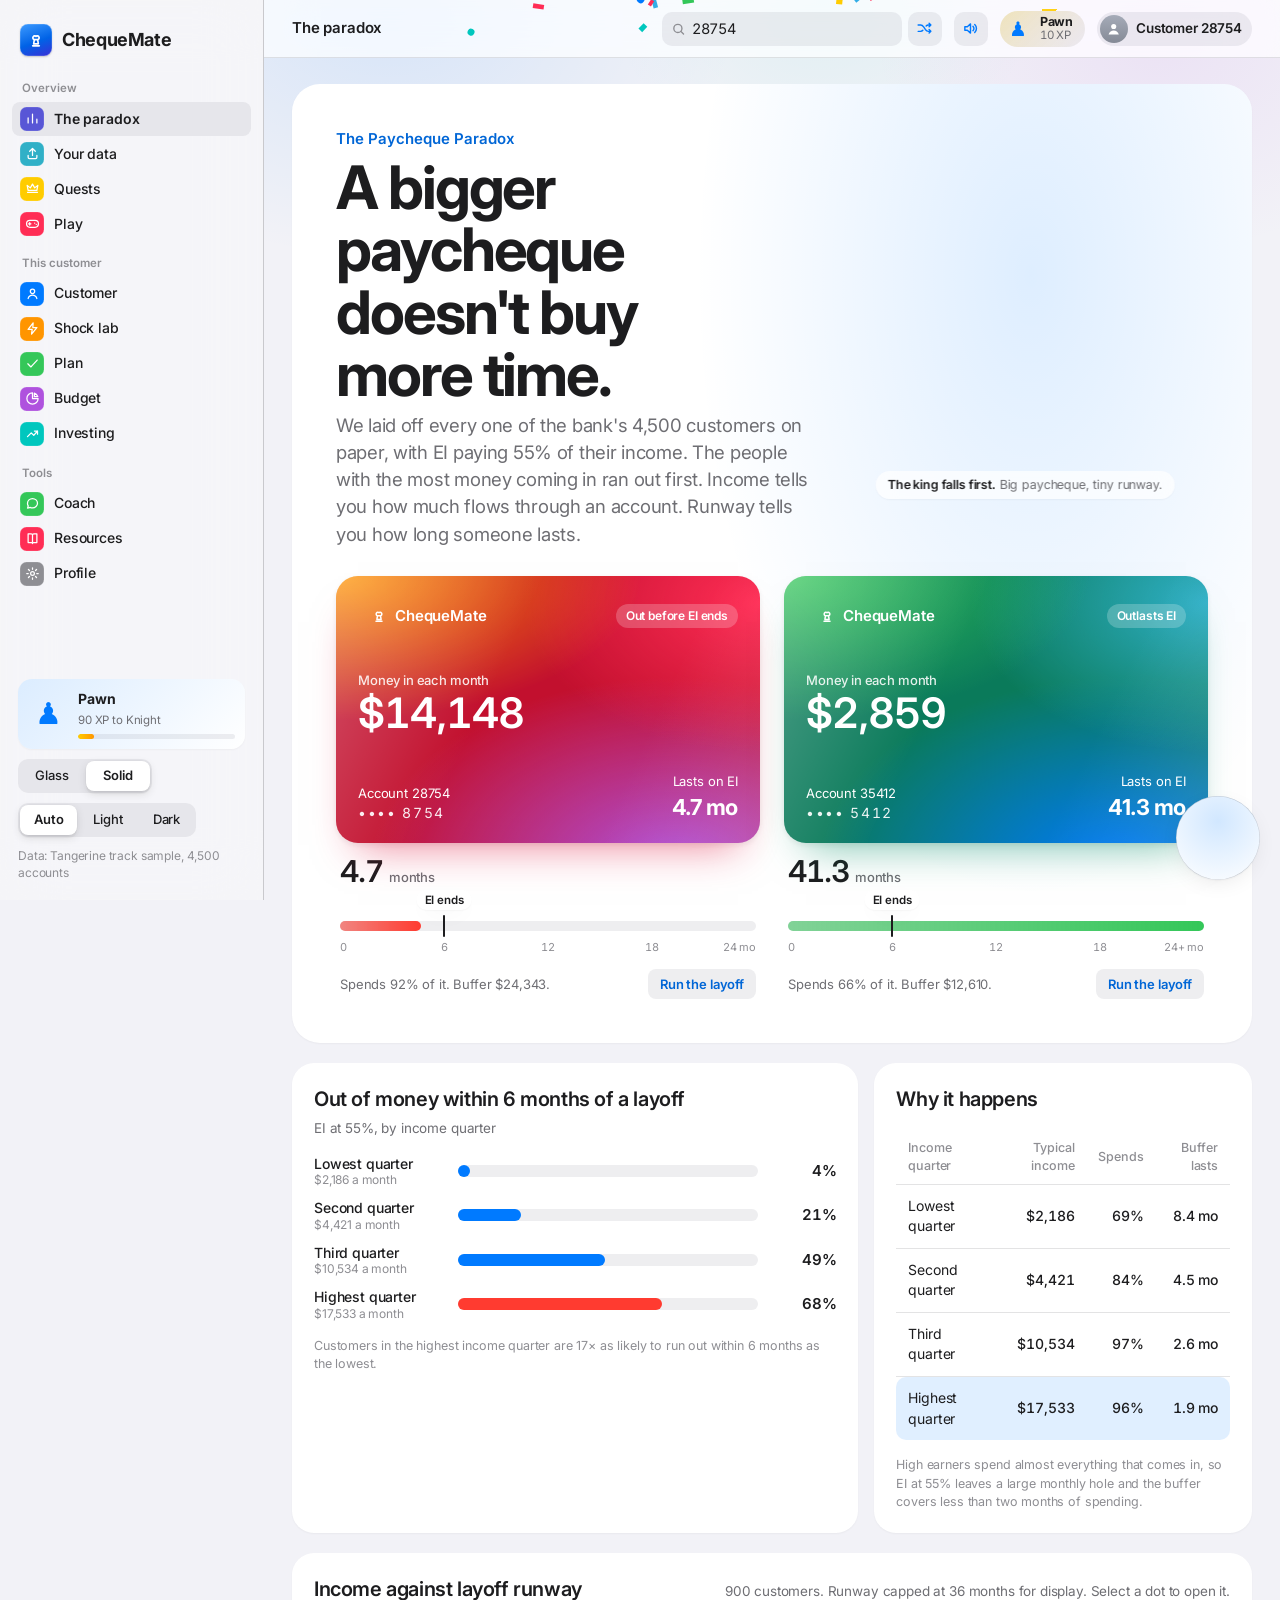
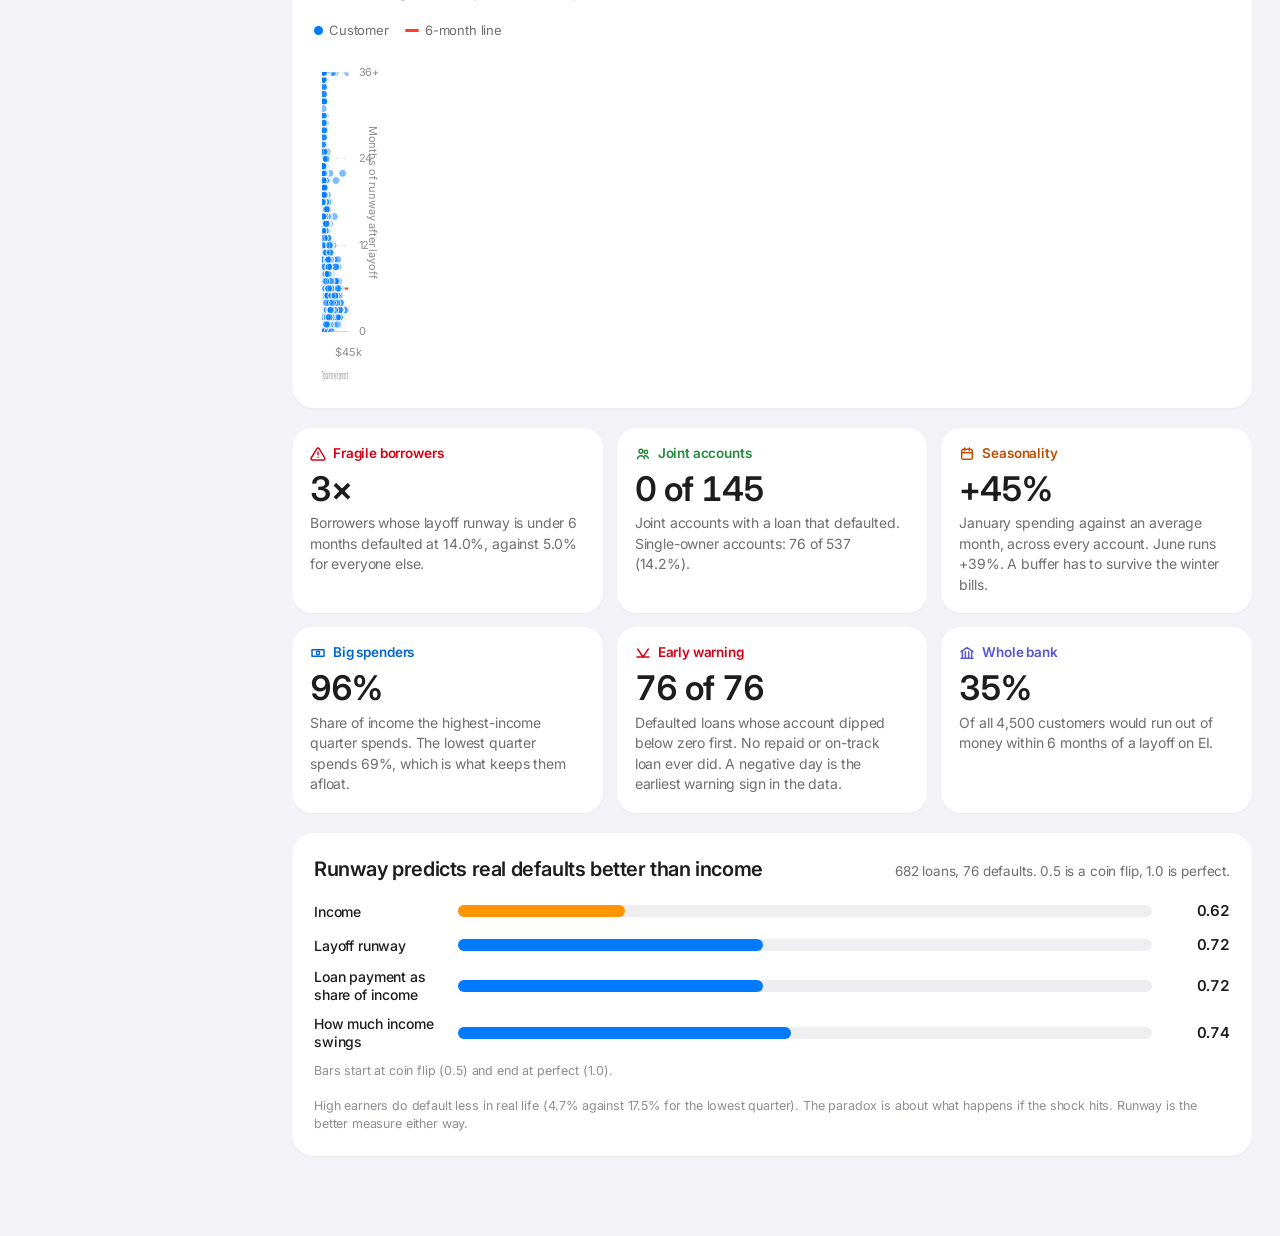
==== commit 024fd18a: "Fix custom budget income and growth values Co-authored-by: Copilot <223556219+Copilot@users.noreply." ====
--- a/core-app/index.html
+++ b/core-app/index.html
@@ -6,10 +6,10 @@
 <title>ChequeMate</title>
 <meta name="description" content="ChequeMate: financial resilience engine. Runway, shocks, plans, budgets and investing for any bank customer.">
 <link rel="preconnect" href="https://fonts.googleapis.com"><link rel="preconnect" href="https://fonts.gstatic.com" crossorigin><link rel="stylesheet" href="https://fonts.googleapis.com/css2?family=Inter:wght@400;500;600;700&display=swap">
-<link rel="stylesheet" href="assets/styles.css?v=2c477ac0">
-<link rel="stylesheet" href="assets/game.css?v=2c477ac0">
-<link rel="stylesheet" href="assets/play.css?v=2c477ac0">
-<link rel="stylesheet" href="assets/glass.css?v=2c477ac0">
+<link rel="stylesheet" href="assets/styles.css?v=8663dbea">
+<link rel="stylesheet" href="assets/game.css?v=8663dbea">
+<link rel="stylesheet" href="assets/play.css?v=8663dbea">
+<link rel="stylesheet" href="assets/glass.css?v=8663dbea">
 </head>
 <body>
 <div class="app">
@@ -281,6 +281,11 @@
                 <div class="zb" id="zbRows"></div>
               </div>
               <div class="budget-custom-summary">
+                <div class="budget-income-edit" id="budgetIncomeEdit" hidden>
+                  <label for="zbIncomeInput">Planned monthly income</label>
+                  <div class="money-in"><input class="input" id="zbIncomeInput" inputmode="decimal" aria-label="Planned monthly income for custom budget"></div>
+                  <small>Your remaining balance updates as you type. Customer's actual income stays the same.</small>
+                </div>
                 <div class="zb-left" id="zbLeftCard"><span>Left to assign</span><span class="v" id="zbLeft" aria-live="polite"></span></div>
                 <div class="split"><div class="split-lab"><span>Income allocation</span><span id="zbAllocationLabel"></span></div><div class="split-bar" id="zbBar" role="img" aria-label="Budget allocation breakdown"></div></div>
                 <div class="budget-balance-note" id="zbBalanceNote" aria-live="polite"></div>
@@ -290,9 +295,9 @@
                     <svg viewBox="0 0 24 24" aria-hidden="true"><path d="M3 11a9 9 0 1 1 2.6 6.4"/><path d="M3 4v7h7"/></svg>
                     <span><strong>Restore typical amounts</strong><small>Reset to this customer's usual month</small></span>
                   </button>
-                  <button class="budget-action budget-action-income" type="button" id="budgetAdjustIncome">
+                  <button class="budget-action budget-action-income" type="button" id="budgetAdjustIncome" aria-expanded="false" aria-controls="budgetIncomeEdit">
                     <svg viewBox="0 0 24 24" aria-hidden="true"><path d="M4 7h16M4 12h10M4 17h7"/><circle cx="18" cy="16" r="3"/><path d="M18 14.5v3M16.5 16h3"/></svg>
-                    <span><strong>Change planned income</strong><small>Update the amount available to budget</small></span>
+                    <span><strong>Change planned income</strong><small>Edit income here; calculations update instantly</small></span>
                   </button>
                 </div>
               </div>
@@ -315,7 +320,7 @@
             <div class="field"><label for="iMo">Monthly contribution <output id="oMo"></output></label><input type="range" id="iMo" min="0" max="3000" step="25"></div>
             <div class="field"><label for="iYrs">Years <output id="oYrs"></output></label><input type="range" id="iYrs" min="1" max="40" step="1"></div>
             <div class="seg" id="mixSeg"><button type="button" data-r="3">Cautious 3%</button><button type="button" data-r="5">Balanced 5%</button><button type="button" data-r="7">Growth 7%</button></div>
-            <div class="ledger plain" style="grid-template-columns:repeat(3,minmax(0,1fr))" id="growLedger"></div>
+            <div class="ledger plain growth-ledger" id="growLedger"></div>
             <div class="legend"><span><i style="background:var(--s1)"></i>What you put in</span><span><i style="background:var(--s3)"></i>Growth</span></div>
             <div class="chart-box short"><canvas id="growChart" aria-label="Investment growth over time"></canvas></div>
             <p class="note">Returns are assumptions for illustration, before fees and inflation.</p>
@@ -550,16 +555,16 @@
 <div class="xp-pop" id="xpPop" aria-hidden="true"></div>
 <canvas class="confetti" id="confetti" aria-hidden="true"></canvas>
 
-<script src="assets/vendor/chart.umd.min.js?v=2c477ac0"></script>
-<script src="assets/vendor/papaparse.min.js?v=2c477ac0"></script>
-<script src="assets/vendor/three.min.js?v=2c477ac0"></script>
-<script src="assets/mate3d.js?v=2c477ac0"></script>
-<script src="assets/fx.js?v=2c477ac0"></script>
-<script src="data/insights.js?v=2c477ac0"></script>
-<script src="data/accounts.js?v=2c477ac0"></script>
-<script src="assets/app.js?v=2c477ac0"></script>
-<script src="assets/game.js?v=2c477ac0"></script>
-<script src="assets/play.js?v=2c477ac0"></script>
-<script src="assets/viz.js?v=2c477ac0"></script>
+<script src="assets/vendor/chart.umd.min.js?v=8663dbea"></script>
+<script src="assets/vendor/papaparse.min.js?v=8663dbea"></script>
+<script src="assets/vendor/three.min.js?v=8663dbea"></script>
+<script src="assets/mate3d.js?v=8663dbea"></script>
+<script src="assets/fx.js?v=8663dbea"></script>
+<script src="data/insights.js?v=8663dbea"></script>
+<script src="data/accounts.js?v=8663dbea"></script>
+<script src="assets/app.js?v=8663dbea"></script>
+<script src="assets/game.js?v=8663dbea"></script>
+<script src="assets/play.js?v=8663dbea"></script>
+<script src="assets/viz.js?v=8663dbea"></script>
 </body>
 </html>
--- a/core-app/assets/styles.css
+++ b/core-app/assets/styles.css
@@ -185,7 +185,11 @@
 .ledger .v { font-family: var(--font-r); font-size: 27px; font-weight: 600; font-variant-numeric: tabular-nums; letter-spacing: -0.02em; white-space: nowrap; overflow: hidden; text-overflow: ellipsis; margin-top: 4px; }
 .ledger .s { font-size: 12.5px; color: var(--ink-2); }
 .ledger.plain > div { --kc: var(--ink-2); background: var(--surface-2); box-shadow: none; }
-#growLedger .v, #goalLedger .v { font-size: 22px; }
+#goalLedger .v { font-size: 22px; }
+.growth-ledger { grid-template-columns: repeat(3, minmax(0, 1fr)); gap: 10px; }
+#growLedger { grid-template-columns: repeat(3, minmax(0, 1fr)); }
+.growth-ledger > div { padding: 14px 10px; }
+.growth-ledger .v { min-height: 2.2em; display: flex; align-items: center; font-size: 18px; line-height: 1.12; letter-spacing: -.04em; white-space: nowrap; overflow: visible; text-overflow: clip; }
 
 /* ---------- Wallet card ---------- */
 .wcard { position: relative; aspect-ratio: 1.586; max-width: 100%; border-radius: 22px; padding: 20px 22px; color: #fff; overflow: hidden; isolation: isolate;
@@ -473,6 +477,12 @@
 .budget-input-heading { display: flex; justify-content: space-between; gap: 8px; padding: 0 2px; font-size: 13px; }
 .budget-input-heading span { color: var(--muted); }
 .budget-custom-summary { display: grid; gap: 14px; align-content: start; }
+.budget-income-edit { display: grid; grid-template-columns: minmax(0, 1fr) minmax(140px, .7fr); gap: 4px 12px; align-items: center; padding: 12px 14px; border: 1px solid color-mix(in srgb, var(--accent) 25%, var(--line)); border-radius: 14px; background: var(--accent-soft); }
+.budget-income-edit[hidden] { display: none; }
+.budget-income-edit label { font-size: 13px; font-weight: 600; }
+.budget-income-edit .money-in { grid-column: 2; grid-row: 1 / span 2; }
+.budget-income-edit .input { height: 40px; border: 1px solid var(--line-2); background: var(--surface); text-align: right; font-variant-numeric: tabular-nums; }
+.budget-income-edit small { color: var(--ink-2); font-size: 11.5px; line-height: 1.35; }
 .budget-custom-summary .zb-left { padding: 17px 18px; border: 1px solid var(--line); background: var(--accent-soft); }
 .budget-custom-summary .zb-left.is-over { border-color: color-mix(in srgb, var(--crit) 45%, var(--line)); background: var(--crit-soft); }
 .budget-custom-summary .zb-left .v { font-size: 27px; }
@@ -640,6 +650,7 @@
   .budget-action { min-height: 56px; padding: 10px 12px; }
   .budget-custom-grid .zb-row { grid-template-columns: minmax(0, 1fr) minmax(100px, 126px); gap: 8px; padding-left: 10px; }
   .budget-income-chip { font-size: 12px; }
+  #growLedger .v { font-size: 15px; }
   .findings, .acct-cards { grid-template-columns: minmax(0, 1fr); }
   .bar-row { grid-template-columns: 90px minmax(0, 1fr) 52px; gap: 10px; }
   .formula { grid-template-columns: minmax(0, 1fr) minmax(0, 1fr); }
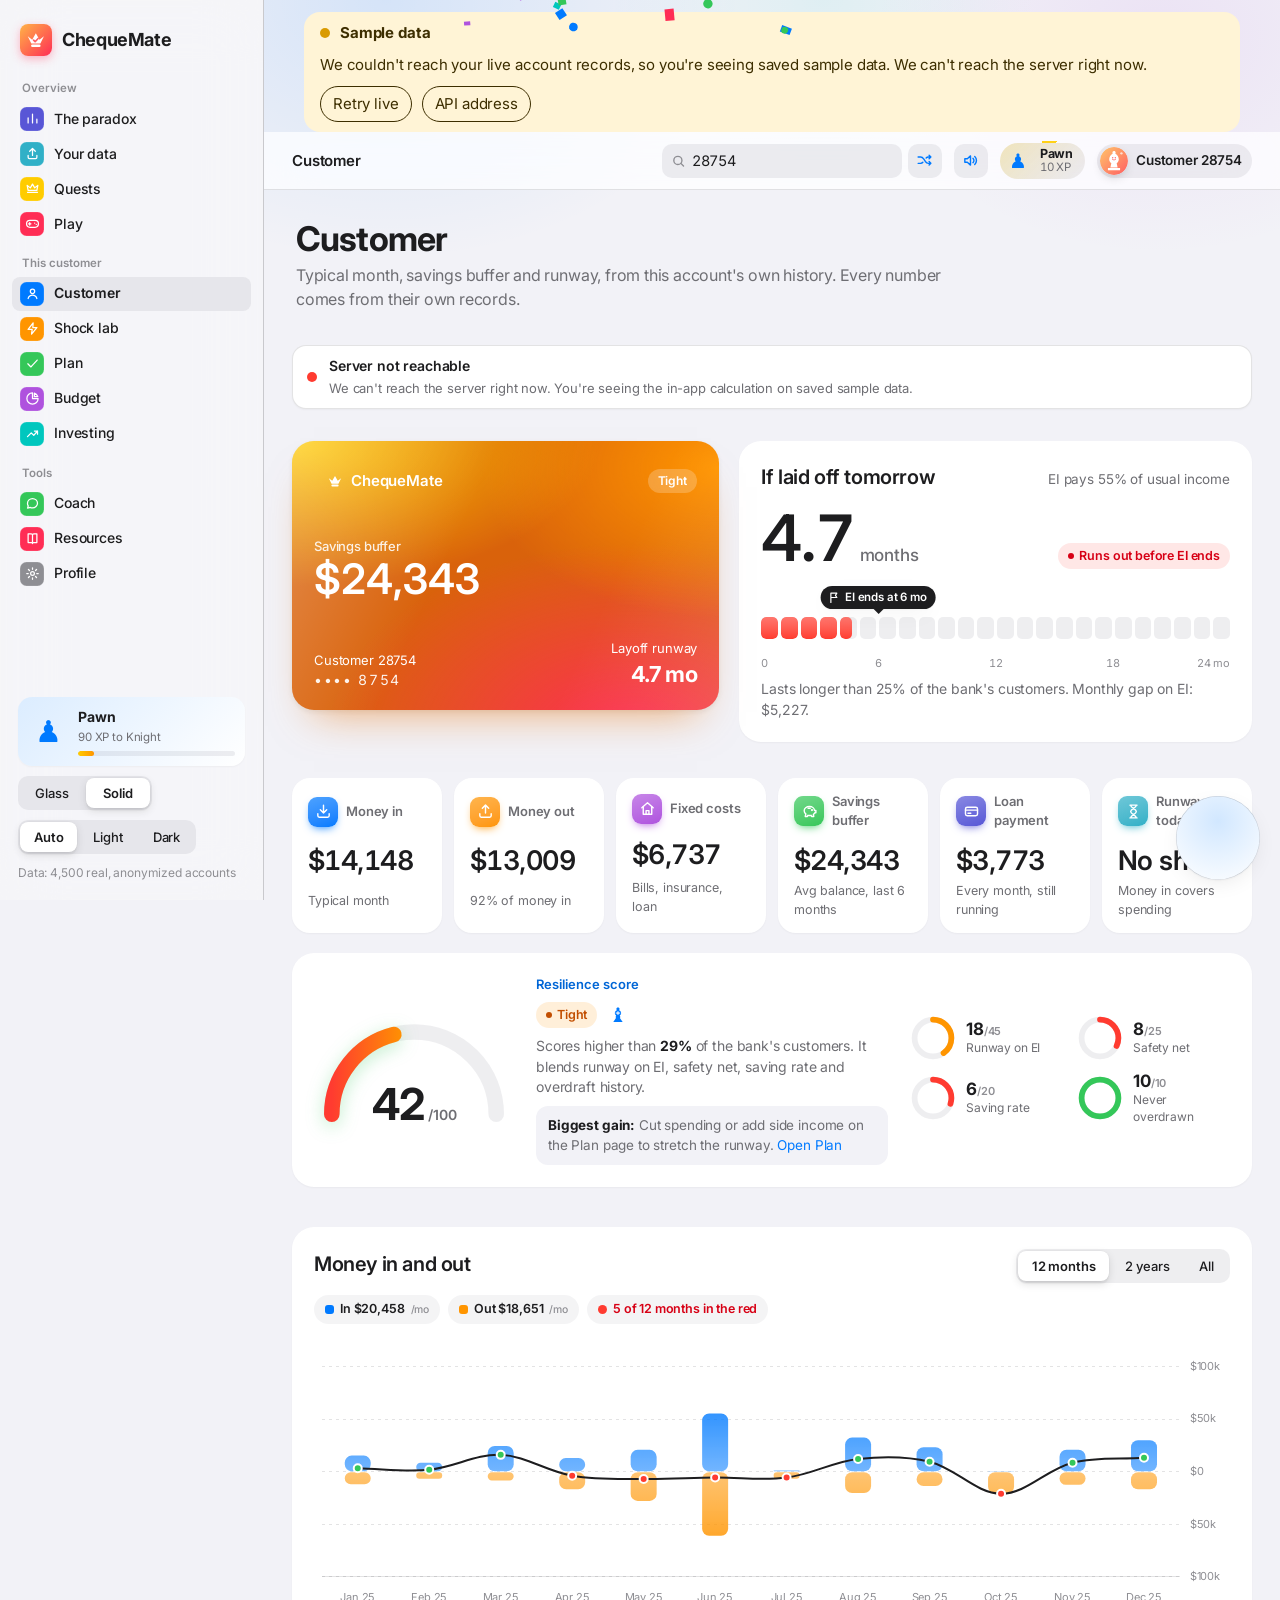
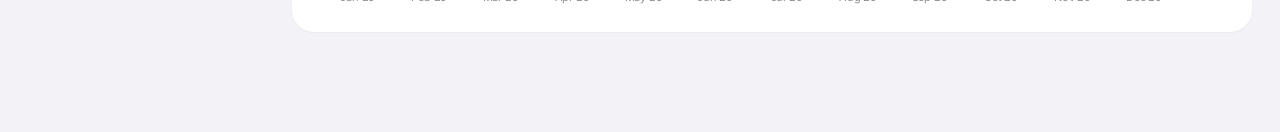
==== commit c28091a8: "Merge uiux branch: iOS chess UI, landing page, live backend Regenerated core-app/index.html from src" ====
--- a/core-app/index.html
+++ b/core-app/index.html
@@ -3,19 +3,22 @@
 <head>
 <meta charset="utf-8">
 <meta name="viewport" content="width=device-width, initial-scale=1, viewport-fit=cover">
-<title>ChequeMate</title>
+<title>Resilience Rewired</title>
 <meta name="description" content="ChequeMate: financial resilience engine. Runway, shocks, plans, budgets and investing for any bank customer.">
-<link rel="preconnect" href="https://fonts.googleapis.com"><link rel="preconnect" href="https://fonts.gstatic.com" crossorigin><link rel="stylesheet" href="https://fonts.googleapis.com/css2?family=Inter:wght@400;500;600;700&display=swap">
-<link rel="stylesheet" href="assets/styles.css?v=8663dbea">
-<link rel="stylesheet" href="assets/game.css?v=8663dbea">
-<link rel="stylesheet" href="assets/play.css?v=8663dbea">
-<link rel="stylesheet" href="assets/glass.css?v=8663dbea">
+<link rel="preconnect" href="https://fonts.googleapis.com"><link rel="preconnect" href="https://fonts.gstatic.com" crossorigin><link rel="stylesheet" href="https://fonts.googleapis.com/css2?family=Inter:wght@400;500;600;700&family=Fraunces:opsz,wght@9..144,600&display=swap">
+<link rel="icon" href="data:image/svg+xml,%3Csvg xmlns='http://www.w3.org/2000/svg' viewBox='0 0 24 24'%3E%3Cdefs%3E%3ClinearGradient id='g' x1='0' y1='0' x2='1' y2='1'%3E%3Cstop offset='0' stop-color='%23FFB347'/%3E%3Cstop offset='1' stop-color='%23FF2D55'/%3E%3C/linearGradient%3E%3C/defs%3E%3Crect width='24' height='24' rx='6' fill='url(%23g)'/%3E%3Cpath d='M3.8 8.4 7.4 15.6h9.2l3.6-7.2-4.5 3.4L12 5.2l-3.7 6.6z' fill='%23fff'/%3E%3Crect x='7.2' y='16.7' width='9.6' height='2.5' rx='1.25' fill='%23fff'/%3E%3Cpath d='M9.7 12.3l1.6 1.6 3-3.3' fill='none' stroke='%23FF5E62' stroke-width='1.7' stroke-linecap='round' stroke-linejoin='round'/%3E%3C/svg%3E">
+<link rel="stylesheet" href="assets/styles.css?v=95a00d5c">
+<link rel="stylesheet" href="assets/game.css?v=95a00d5c">
+<link rel="stylesheet" href="assets/play.css?v=95a00d5c">
+<link rel="stylesheet" href="assets/glass.css?v=95a00d5c">
+<link rel="stylesheet" href="assets/rr.css?v=95a00d5c">
+<script>(function(){var r=document.documentElement;try{var q=new URLSearchParams(location.search).get('ui');if(q==='rr'||q==='ios')localStorage.setItem('cm.ui',JSON.stringify(q));}catch(e){}var ui='ios';try{ui=JSON.parse(localStorage.getItem('cm.ui')||'"ios"');}catch(e){}r.setAttribute('data-ui',ui==='rr'?'rr':'ios');try{var t=JSON.parse(localStorage.getItem('cm.theme')||'"system"');var d=t==='dark'||(t==='system'&&matchMedia('(prefers-color-scheme: dark)').matches);r.setAttribute('data-rr-theme',d?'dark':'light');r.setAttribute('data-text',JSON.parse(localStorage.getItem('cm.rr.text')||'"standard"'));}catch(e){}})();</script>
 </head>
 <body>
 <div class="app">
   <aside class="sidebar" aria-label="ChequeMate">
     <a class="brand" href="#paradox" aria-label="ChequeMate home">
-      <span class="app-icon"><svg viewBox="0 0 24 24" fill="none" stroke="#fff" stroke-width="2" stroke-linecap="round" stroke-linejoin="round"><path d="M8 19h8M9.2 16.6h5.6l-.8-5h-4zM9.6 11.6C8.2 10.8 7.8 9.2 8.7 8c.8-1 2.3-1.3 3.3-.4.9-.9 2.4-.6 3.3.4.9 1.2.5 2.8-.9 3.6"/></svg></span>
+      <span class="app-icon"><svg viewBox="0 0 24 24" aria-hidden="true"><path d="M3.8 8.4 7.4 15.6h9.2l3.6-7.2-4.5 3.4L12 5.2l-3.7 6.6z" fill="#fff" stroke="none"/><rect x="7.2" y="16.7" width="9.6" height="2.5" rx="1.25" fill="#fff" stroke="none"/><path d="M9.7 12.3l1.6 1.6 3-3.3" fill="none" stroke="#FF5E62" stroke-width="1.7" stroke-linecap="round" stroke-linejoin="round"/></svg></span>
       <span class="brand-name">ChequeMate</span>
     </a>
     <nav class="nav" id="nav">
@@ -46,11 +49,40 @@
         <button type="button" data-theme-set="light">Light</button>
         <button type="button" data-theme-set="dark">Dark</button>
       </div>
-      <span id="srcLabel">Data: Tangerine track sample, 4,500 accounts</span>
+      <span id="srcLabel">Data: 4,500 real, anonymized accounts</span>
     </div>
   </aside>
 
   <div class="main">
+    <div class="rr-only rr-top" id="rrTop">
+      <div class="rr-brand">
+        <a class="rr-logo" href="#overview" aria-label="Resilience Rewired home"><svg viewBox="0 0 24 24" fill="none" stroke="#DDFF55" stroke-width="2" stroke-linecap="round" stroke-linejoin="round" aria-hidden="true"><path d="M8 19h8M9.2 16.6h5.6l-.8-5h-4zM9.6 11.6C8.2 10.8 7.8 9.2 8.7 8c.8-1 2.3-1.3 3.3-.4.9-.9 2.4-.6 3.3.4.9 1.2.5 2.8-.9 3.6"/></svg></a>
+        <div class="rr-greet">
+          <div class="rr-greet-t"><h1 id="rrGreet">Good morning</h1><img class="rr-ico" id="rrTod" src="assets/rr/time-morning.svg" width="32" height="32" alt=""></div>
+          <p id="rrSub">Do something today your future self will thank you for.</p>
+        </div>
+      </div>
+      <div class="rr-actions">
+        <form class="rr-lookup" id="rrLookup" autocomplete="off"><label for="rrAcct">Account number</label><input id="rrAcct" inputmode="numeric" aria-describedby="rrAcctErr"><div class="rr-err" id="rrAcctErr" hidden></div></form>
+        <button class="rr-iconbtn rr-shuffle" type="button" id="rrShuffle" aria-label="Open a random customer" title="Random customer"><svg viewBox="0 0 24 24" width="20" height="20" aria-hidden="true"><path d="M3 7h3.5c2 0 3.2 1 4.3 2.6l2.4 3.8C14.3 15 15.5 16 17.5 16H21M3 16h3.5c1.4 0 2.4-.5 3.2-1.4M21 7h-3.5c-1.4 0-2.4.5-3.2 1.4M18.5 4.5 21 7l-2.5 2.5M18.5 13.5 21 16l-2.5 2.5"/></svg></button>
+        <button class="rr-iconbtn" type="button" id="rrSettingsBtn" aria-label="Settings"><img class="rr-ico" src="assets/rr/settings.svg" width="20" height="20" alt=""></button>
+        <button class="rr-iconbtn" type="button" id="rrThemeBtn" aria-label="Switch to dark mode" aria-pressed="false"><img class="rr-ico" id="rrThemeIco" src="assets/rr/moon.svg" width="20" height="20" alt=""></button>
+      </div>
+    </div>
+    <nav class="rr-only rr-nav" id="rrNav" aria-label="Main">
+      <a class="rr-tab" href="#overview" data-v="overview"><img class="rr-ico on" src="assets/rr/nav-overview-on.svg" width="18" height="18" alt=""><img class="rr-ico off" src="assets/rr/nav-overview-off.svg" width="18" height="18" alt="">Overview</a>
+      <a class="rr-tab" href="#situations" data-v="situations">Situations</a>
+      <a class="rr-tab" href="#saving" data-v="saving">Saving plan</a>
+      <a class="rr-tab" href="#yourdata" data-v="yourdata"><img class="rr-ico on" src="assets/rr/nav-your-data-on.svg" width="18" height="18" alt=""><img class="rr-ico off" src="assets/rr/nav-your-data-off.svg" width="18" height="18" alt="">Your money</a>
+      <a class="rr-tab" href="#investing" data-v="investing"><img class="rr-ico on" src="assets/rr/nav-investing-on.svg" width="18" height="18" alt=""><img class="rr-ico off" src="assets/rr/nav-investing-off.svg" width="18" height="18" alt="">Investing</a>
+      <a class="rr-tab" href="#paradox" data-v="paradox">Findings</a>
+      <div class="rr-more"><button class="rr-tab" type="button" id="rrMoreBtn" aria-haspopup="menu" aria-expanded="false" aria-controls="rrMenu">Extras <img class="rr-ico caret" src="assets/rr/arrow-down.svg" width="12" height="12" alt=""></button>
+        <div class="rr-menu" id="rrMenu" role="menu" hidden><h4>Extra features</h4><a href="#customer" role="menuitem" data-v="customer">Customer deep-dive<span>Score, rings, money flow and insights</span></a><a href="#shock" role="menuitem" data-v="shock">Shock lab<span>Every situation, boss rush, 3D terrain</span></a><a href="#plan" role="menuitem" data-v="plan">Plan builder<span>Goal and backup plans in detail</span></a><a href="#budget" role="menuitem" data-v="budget">Budget rules<span>Six rules and a zero-based planner</span></a><a href="#coach" role="menuitem" data-v="coach">Coach Mate<span>The 3D pawn coach</span></a><a href="#arena" role="menuitem" data-v="arena">Quests and ranks<span>XP, badges, missions, leaderboards</span></a><a href="#play" role="menuitem" data-v="play">Play<span>Runway Run and Who lasts longer?</span></a><a href="#data" role="menuitem" data-v="data">Upload your data<span>Score a whole CSV in your browser</span></a><a href="#resources" role="menuitem" data-v="resources">Resources<span>Official Canadian sources</span></a><a href="#profile" role="menuitem" data-v="profile">Profile<span>Details the bank data can’t know</span></a></div></div>
+      <span class="rr-spacer"></span>
+      <div class="rr-search" id="rrSearchBox"><img class="rr-ico" src="assets/rr/search.svg" width="18" height="18" alt=""><input id="rrSearch" type="search" placeholder="Search accounts, payments, help…" aria-label="Search accounts, payments, plans and help" aria-controls="rrResults" aria-expanded="false" autocomplete="off"><kbd>/</kbd><div class="rr-results" id="rrResults" role="listbox" hidden></div></div>
+      <div class="rr-bellwrap"><button class="rr-bell" type="button" id="rrBell" aria-label="Notifications" aria-expanded="false"><img class="rr-ico" src="assets/rr/bell.svg" width="20" height="20" alt=""><span class="dot" id="rrBellDot"></span></button><div class="rr-notes" id="rrNotes" hidden></div></div>
+    </nav>
+    <div class="rr-only rr-jump" id="rrJump"></div>
     <header class="toolbar">
       <span class="tb-title" id="tbTitle">The paradox</span>
       <span class="tb-space"></span>
@@ -71,6 +103,57 @@
 
     <main class="content" id="main">
       <div class="loading" id="loading">Loading 4,500 accounts…</div>
+      <!-- RESILIENCE REWIRED: 1 · OVERVIEW -->
+      <section class="view rr-view" data-view="overview" hidden>
+        <nav class="rr-journey" aria-label="Your three steps"><a href="#overview" aria-current="step"><span class="n">1</span><span class="t"><b>Check your money</b><small>What comes in, goes out, and what you have saved</small></span></a><a href="#situations"><span class="n">2</span><span class="t"><b>Test a situation</b><small>Job loss, higher bills or a surprise cost</small></span></a><a href="#saving"><span class="n">3</span><span class="t"><b>Build your plan</b><small>Safety-net savings and recovery options</small></span></a></nav>
+        <div class="rr-row rr-row1" id="rr-accounts">
+          <article class="rr-tile" id="rrChequing"></article>
+          <article class="rr-tile" id="rrSavings"></article>
+          <article class="rr-tile rr-ai" id="rrAiOffer">
+            <div class="rr-tile-head"><span class="rr-pill">New · 5 min walkthrough</span><img class="rr-ico" src="assets/rr/sparkle.svg" width="22" height="21" alt=""></div>
+            <h2>Give every dollar a job</h2>
+            <p>Our AI looks at your last 6 months and suggests separate accounts for rent, bills, health and travel, then moves money there on payday.</p>
+            <div class="rr-pills"><span class="rr-pill">Rent</span><span class="rr-pill">Bills</span><span class="rr-pill">Health</span><span class="rr-pill">Travel</span><span class="rr-pill">+ more</span></div>
+            <p class="small">You stay in control: nothing moves until you approve it.</p>
+            <div class="rr-btns" style="align-items:center;gap:10px"><button class="rr-btn" type="button" data-rr-walk>Start walkthrough</button><button class="rr-link" type="button" id="rrMaybe">Maybe later</button></div>
+          </article>
+        </div>
+        <div class="rr-row rr-row2" id="rr-summary">
+          <article class="rr-tile pad22" id="rrSummary"></article>
+          <article class="rr-tile rr-finding" id="rrFinding"></article>
+        </div>
+      </section>
+
+      <!-- RESILIENCE REWIRED: 2 · SITUATIONS -->
+      <section class="view rr-view" data-view="situations" hidden>
+        <nav class="rr-journey" aria-label="Your three steps"><a href="#overview"><span class="n">1</span><span class="t"><b>Check your money</b><small>What comes in, goes out, and what you have saved</small></span></a><a href="#situations" aria-current="step"><span class="n">2</span><span class="t"><b>Test a situation</b><small>Job loss, higher bills or a surprise cost</small></span></a><a href="#saving"><span class="n">3</span><span class="t"><b>Build your plan</b><small>Safety-net savings and recovery options</small></span></a></nav>
+        <div class="rr-page-head"><h1>Situations</h1><p>Test what happens to your savings if something changes. Pick one or more situations below; every number is worked out from your own account.</p></div>
+        <div class="rr-row rr-row2" id="rr-ahead">
+          <article class="rr-tile" id="rrRunway"></article>
+          <div class="rr-col" id="rr-breath">
+            <article class="rr-tile rr-breath" id="rrBreath"></article>
+            <article class="rr-tile" id="rrSitNext"><div class="rr-tile-head"><h3>Next: build your plan</h3></div><p class="rr-hint">See how much extra savings would carry you to your target, and compare recovery options side by side.</p><a class="rr-btn" href="#saving">Go to Saving plan →</a></article>
+          </div>
+        </div>
+      </section>
+
+      <!-- RESILIENCE REWIRED: 3 · SAVING PLAN -->
+      <section class="view rr-view" data-view="saving" hidden>
+        <nav class="rr-journey" aria-label="Your three steps"><a href="#overview"><span class="n">1</span><span class="t"><b>Check your money</b><small>What comes in, goes out, and what you have saved</small></span></a><a href="#situations"><span class="n">2</span><span class="t"><b>Test a situation</b><small>Job loss, higher bills or a surprise cost</small></span></a><a href="#saving" aria-current="step"><span class="n">3</span><span class="t"><b>Build your plan</b><small>Safety-net savings and recovery options</small></span></a></nav>
+        <div class="rr-page-head"><h1>Saving plan</h1><p>Your plan for the situations you chose: the savings that would get you to a target, and recovery options compared side by side.</p></div>
+        <div class="rr-row rr-row3" id="rr-fund">
+          <article class="rr-tile pad22" id="rrFund"></article>
+          <article class="rr-tile pad22" id="rr-job"></article>
+        </div>
+        <article class="rr-tile pad22" id="rr-steps"></article>
+      </section>
+
+      <!-- RESILIENCE REWIRED: INVESTING -->
+      <section class="view rr-view" data-view="investing" hidden><div id="rrInvest"></div></section>
+
+      <!-- RESILIENCE REWIRED: YOUR DATA -->
+      <section class="view rr-view" data-view="yourdata" hidden><div id="rrData"></div></section>
+
 
       <!-- THE PARADOX -->
       <section class="view" data-view="paradox" hidden>
@@ -116,29 +199,30 @@
 
       <!-- CUSTOMER -->
       <section class="view" data-view="customer" hidden>
-        <div class="head"><h1>Customer</h1><p>Typical month, savings buffer and runway, from this account's own history. Numbers use the judges' definitions.</p></div>
+        <div class="head"><h1>Customer</h1><p>Typical month, savings buffer and runway, from this account's own history. Every number comes from their own records.</p></div>
         <div class="cust-hero">
           <div id="wcard"></div>
-          <div class="panel">
-            <div class="panel-head"><h2>Resilience</h2><p>Each ring closes when the goal is met</p></div>
-            <div id="rings"></div>
-          </div>
-        </div>
-        <div id="scorePanel"></div>
-        <div class="ledger" id="ledger"></div>
-        <div class="grid g-main">
-          <div class="panel">
+          <div class="panel laid-off">
             <div class="panel-head"><h2>If laid off tomorrow</h2><p id="rwSub"></p></div>
             <div id="custStrip"></div>
             <div class="grid g-2" id="custStrips2"></div>
           </div>
+        </div>
+        <div class="ledger" id="ledger"></div>
+        <div id="scorePanel"></div>
+        <div class="grid g-main">
+          <div class="panel" hidden>
+            <div class="panel-head"><h2>Resilience</h2></div>
+            <div id="rings"></div>
+          </div>
           <div class="panel">
             <div class="panel-head"><h2>What stands out</h2></div>
             <div class="insights" id="custInsights"></div>
           </div>
         </div>
         <div class="panel">
-          <div class="panel-head"><h2>Money in and out</h2><div class="legend"><span><i class="line" style="background:var(--s1)"></i>Money in</span><span><i class="line" style="background:var(--s2)"></i>Money out</span></div></div>
+          <div class="panel-head"><h2>Money in and out</h2><div class="seg" id="flowRange" role="group" aria-label="Range"><button type="button" data-n="12">12 months</button><button type="button" data-n="24">2 years</button><button type="button" data-n="999">All</button></div></div>
+          <div class="flow-sum" id="flowSum"></div>
           <div class="chart-box"><canvas id="flowChart" aria-label="Monthly money in and money out"></canvas></div>
         </div>
         <div class="panel sankey-panel">
@@ -159,7 +243,7 @@
 
       <!-- SHOCK LAB -->
       <section class="view" data-view="shock" hidden>
-        <div class="head"><h1>Shock lab</h1><p>Pick a scenario or size your own. Runway recalculates with the judges' formula, and every step of the math is shown.</p></div>
+        <div class="head"><h1>Shock lab</h1><p>Pick a scenario or size your own. Runway recalculates instantly, and every step of the math is shown.</p></div>
         <div class="micr" data-micr></div>
         <div class="boss-bar" id="bossBar"></div>
         <div class="twists" id="twists"></div>
@@ -173,7 +257,7 @@
             <h2>Size the shock</h2>
             <div class="field"><label for="sInc">Income kept <output id="oInc"></output></label><input type="range" id="sInc" min="0" max="100" step="5"><span class="hint">EI regular benefits pay 55% of insurable earnings, up to $729 a week in 2026.</span></div>
             <div class="field"><label for="sEi">How long EI pays <output id="oEi"></output></label><input type="range" id="sEi" min="1" max="12" step="1"></div>
-            <div class="field"><label for="sBills">Household bills change <output id="oBills"></output></label><input type="range" id="sBills" min="-20" max="60" step="5"></div>
+            <div class="field"><label for="sBills">Household bills change <output id="oBills"></output></label><input type="range" id="sBills" min="0" max="60" step="5"></div>
             <div class="field"><label for="sExtra">New monthly cost <output id="oExtra"></output></label><input type="range" id="sExtra" min="0" max="2500" step="50"><span class="hint">A rent hike, a car payment, childcare.</span></div>
             <div class="field"><label for="sOne">One-off cost <output id="oOne"></output></label><input type="range" id="sOne" min="0" max="40000" step="250">
               <div class="seg" id="oneQuick"><button type="button" data-m="0.5">½ month</button><button type="button" data-m="1">1 month</button><button type="button" data-m="2">2 months</button></div></div>
@@ -333,7 +417,7 @@
       <section class="view" data-view="coach" hidden>
         <div class="coach-hero">
           <div class="mate-big" id="mateBig" aria-hidden="true"></div>
-          <div class="head" style="padding:0"><span class="eyebrow">Meet Mate</span><h1>Your coach is a pawn with big plans.</h1><p>Ask about this customer's numbers. With a Gemini key in Profile, answers come from Gemini with the account and shock attached. Without one, the built-in coach answers from the same numbers.</p></div>
+          <div class="head" style="padding:0"><span class="eyebrow">Meet Rookie</span><h1>Small tower. Big plans.</h1><p>Ask about this customer's numbers. With a Gemini key in Profile, answers come from Gemini with the account and shock attached. Without one, the built-in coach answers from the same numbers.</p></div>
         </div>
         <div class="coach">
           <div class="chat">
@@ -415,7 +499,7 @@
             <div style="display:flex;gap:8px;flex-wrap:wrap"><button class="btn primary" type="submit">Save profile</button><button class="btn" type="button" id="pfClear">Reset</button></div>
           </form>
           <div class="grid" style="align-content:start">
-            <form class="panel" id="aiForm">
+            <form class="panel" id="aiForm" hidden>
               <h2>Gemini coach</h2>
               <div class="field"><label for="aiKey">API key</label><input class="input" id="aiKey" type="password" placeholder="Paste a Google AI Studio key"><span class="hint">Stored only in this browser. Get a key at aistudio.google.com. Never commit keys to the repo.</span></div>
               <div class="field"><label for="aiModel">Model</label><input class="input" id="aiModel" list="aiModels"><datalist id="aiModels"><option value="gemini-flash-latest"></option><option value="gemini-2.5-flash"></option><option value="gemini-2.5-pro"></option><option value="gemini-2.5-flash-lite"></option></datalist></div>
@@ -455,7 +539,7 @@
           </div>
         </div>
         <div class="panel">
-          <div class="panel-head"><h2>Mate's wardrobe</h2><p>New looks unlock as you rank up</p></div>
+          <div class="panel-head"><h2>Rookie's wardrobe</h2><p>New looks unlock as you rank up</p></div>
           <div class="skins" id="skins"></div>
         </div>
         <div class="panel">
@@ -510,6 +594,16 @@
         </div>
       </section>
     </main>
+    <footer class="rr-only rr-footer" id="rrFooter">
+      <div class="top">
+        <div class="rr-fbrand"><div class="t"><img class="rr-ico" src="assets/rr/footer-logo.svg" width="36" height="36" alt="">Resilience Rewired</div><p>Do something today your future self will thank you for.</p><button class="tipbtn" type="button" id="rrTipBtn">✦  Get one money tip a week</button></div>
+        <div class="col"><h4>Your money</h4><a href="#overview">Overview</a><a href="#situations">Situations</a><a href="#saving">Saving plan</a><a href="#yourdata">Your money</a><a href="#investing">Investing</a></div>
+        <div class="col"><h4>Help</h4><button type="button" data-rr-chat>Help centre</button><button type="button" data-rr-chat>Contact us</button><a href="#resources">Accessibility</a><a href="#resources">Security tips</a></div>
+        <div class="col"><h4>About</h4><a href="#resources">Privacy</a><a href="#resources">Terms of use</a><button type="button" id="rrCookies">Cookie settings</button></div>
+      </div>
+      <div class="div"></div>
+      <div class="bot"><p>Eligible deposits are protected by CDIC up to $100,000 per insured category. AI suggestions are estimates, not financial advice.</p><span>© 2026 Resilience Rewired · Sample data</span></div>
+    </footer>
   </div>
 
   <nav class="tabbar" id="tabbar" aria-label="Sections">
@@ -542,29 +636,44 @@
   </div>
 </div>
 <div class="toast" id="toast" role="status"></div>
+<button class="rr-only rr-chatbtn" type="button" id="rrChatBtn" aria-label="Chat with AI helper" aria-expanded="false" aria-controls="rrChat"><img src="assets/rr/ai-chat-button.svg" width="112" height="112" alt=""></button>
+<section class="rr-chat" id="rrChat" role="dialog" aria-label="Money helper" hidden>
+  <div class="rr-chat-h"><span class="av"><img src="assets/rr/chat-avatar.svg" width="16" height="16" alt=""></span><div class="t"><b>Money helper</b><span><img src="assets/rr/online-dot.svg" width="8" height="8" alt="">AI · replies in seconds</span></div><button class="rr-x" type="button" id="rrChatClose" aria-label="Close chat">✕</button></div>
+  <div class="rr-chat-m" id="rrChatMsgs" aria-live="polite"></div>
+  <div class="rr-chat-c"><form id="rrChatForm"><input id="rrChatIn" placeholder="Type your question…" aria-label="Type your question"><button class="send" type="submit" aria-label="Send">↑</button></form><p>AI can make mistakes. For security or fraud issues, tap "Talk to a person".</p></div>
+</section>
+<div class="rr-scrim" id="rrSettingsScrim" hidden><section class="rr-settings" id="rrSettings" role="dialog" aria-modal="true" aria-labelledby="rrSettingsT"></section></div>
+<div class="rr-scrim" id="rrWalkScrim" hidden><section class="rr-settings rr-walk" id="rrWalk" role="dialog" aria-modal="true" aria-label="AI saving plan walkthrough"></section></div>
+<div class="rr-toast" id="rrToast" role="status" aria-live="polite"></div>
+
 <div class="mate-dock-wrap" id="mateWrap">
   <div class="mate-bubble" id="mateBubble" role="status" hidden>
     <button class="mb-x" type="button" id="mateClose" aria-label="Close tip"><svg viewBox="0 0 24 24"><path d="M6 6l12 12M18 6 6 18"/></svg></button>
-    <strong class="mb-name">Mate</strong>
+    <strong class="mb-name">Rookie</strong>
     <p id="mateText"></p>
     <div class="mb-act" id="mateAct"></div>
   </div>
-  <button class="mate-dock" id="mateDock" type="button" aria-label="Mate, your coach. Show a tip" aria-controls="mateBubble"><span class="mate-small" id="mateSmall"></span></button>
+  <button class="mate-dock" id="mateDock" type="button" aria-label="Rookie, your coach. Show a tip" aria-controls="mateBubble"><span class="mate-small" id="mateSmall"></span></button>
 </div>
 <div class="achv" id="achv" role="status" aria-live="polite"></div>
 <div class="xp-pop" id="xpPop" aria-hidden="true"></div>
 <canvas class="confetti" id="confetti" aria-hidden="true"></canvas>
 
-<script src="assets/vendor/chart.umd.min.js?v=8663dbea"></script>
-<script src="assets/vendor/papaparse.min.js?v=8663dbea"></script>
-<script src="assets/vendor/three.min.js?v=8663dbea"></script>
-<script src="assets/mate3d.js?v=8663dbea"></script>
-<script src="assets/fx.js?v=8663dbea"></script>
-<script src="data/insights.js?v=8663dbea"></script>
-<script src="data/accounts.js?v=8663dbea"></script>
-<script src="assets/app.js?v=8663dbea"></script>
-<script src="assets/game.js?v=8663dbea"></script>
-<script src="assets/play.js?v=8663dbea"></script>
-<script src="assets/viz.js?v=8663dbea"></script>
+<script src="assets/vendor/chart.umd.min.js?v=95a00d5c"></script>
+<script src="assets/vendor/papaparse.min.js?v=95a00d5c"></script>
+<script src="assets/vendor/three.min.js?v=95a00d5c"></script>
+<script src="assets/mate3d.js?v=95a00d5c"></script>
+<script src="assets/fx.js?v=95a00d5c"></script>
+<script src="data/insights.js?v=95a00d5c"></script>
+<script src="data/accounts.js?v=95a00d5c"></script>
+<script src="assets/app.js?v=95a00d5c"></script>
+<script src="assets/game.js?v=95a00d5c"></script>
+<script src="assets/play.js?v=95a00d5c"></script>
+<script src="assets/viz.js?v=95a00d5c"></script>
+<script src="assets/rr.js?v=95a00d5c"></script>
+<script src="assets/rr2.js?v=95a00d5c"></script>
+<script src="assets/api.js?v=95a00d5c"></script>
+<script src="assets/live.js?v=95a00d5c"></script>
+<script src="assets/live-ios.js?v=95a00d5c"></script>
 </body>
 </html>
--- a/core-app/assets/styles.css
+++ b/core-app/assets/styles.css
@@ -672,3 +672,79 @@
   *, *::before, *::after { transition: none !important; animation: none !important; }
   .wcard { transform: none !important; }
 }
+
+/* live server check (iOS UI) */
+.live-check { display: flex; align-items: center; gap: 12px; margin: 12px 0; padding: 12px 16px; border-radius: var(--r-m); background: var(--surface); box-shadow: var(--shadow-s); border: 1px solid var(--line); font-size: 13px; }
+.live-check > div { display: grid; gap: 2px; min-width: 0; flex: 1; } .live-check b { font-weight: 600; font-size: 14px; } .live-check span:not(.lc-dot) { color: var(--ink-2); }
+.live-check em { font: 600 11px var(--font); font-style: normal; color: var(--muted); background: var(--fill-2); padding: 3px 8px; border-radius: 999px; white-space: nowrap; }
+.lc-dot { width: 10px; height: 10px; border-radius: 5px; flex: none; background: var(--muted); }
+.live-check.ok .lc-dot { background: var(--good); box-shadow: 0 0 0 4px var(--good-soft); } .live-check.ok b { color: var(--good-t); }
+.live-check.warn .lc-dot { background: var(--warn); box-shadow: 0 0 0 4px var(--warn-soft); } .live-check.warn b { color: var(--warn-t); }
+.live-check.off .lc-dot { background: var(--crit); }
+.live-check.wait .lc-dot { animation: lcpulse 1s ease-in-out infinite alternate; } @keyframes lcpulse { to { opacity: .3; } }
+@media (max-width: 600px) { .live-check { flex-wrap: wrap; } .live-check em { margin-left: 22px; } }
+
+/* ===== focus pass: one idea per card, less on screen ===== */
+section[data-view="paradox"] .panel:has(#scatter), section[data-view="paradox"] .panel:has(#whyTable), section[data-view="paradox"] #findings,
+section[data-view="customer"] .panel:has(#rings), section[data-view="customer"] .panel:has(#custInsights), section[data-view="customer"] #custStrips2,
+section[data-view="customer"] .sankey-panel, section[data-view="customer"] .panel:has(#balChart), section[data-view="customer"] .panel:has(#outBars),
+section[data-view="shock"] .coin-panel, section[data-view="shock"] .panel:has(#heat),
+section[data-view="plan"] .panel:has(#leverBars) { display: none !important; }
+section[data-view="paradox"] .g-main:has(#whyTable), section[data-view="customer"] .g-main:has(#custInsights) { grid-template-columns: minmax(0, 1fr); }
+section[data-view="customer"] .cust-hero { grid-template-columns: minmax(0, 1fr); max-width: 560px; }
+/* avatars and logo */
+.avatar { background: none !important; padding: 0; overflow: hidden; box-shadow: 0 4px 12px -4px rgba(0, 0, 0, .3); }
+.avatar svg { width: 100% !important; height: 100% !important; fill: initial; }
+.app-icon { background: linear-gradient(135deg, #FFB347, #FF2D55) !important; box-shadow: 0 3px 10px rgba(255, 45, 85, .35); }
+.app-icon svg { width: 74%; height: 74%; }
+
+/* customer hero: card + layoff answer side by side */
+section[data-view="customer"] .cust-hero { grid-template-columns: minmax(0, 5fr) minmax(0, 6fr) !important; max-width: none !important; align-items: stretch; }
+section[data-view="customer"] .cust-hero .laid-off { display: flex; flex-direction: column; justify-content: center; }
+@media (max-width: 900px) { section[data-view="customer"] .cust-hero { grid-template-columns: minmax(0, 1fr) !important; } }
+#ledger { margin-top: 16px; }
+/* calmer live banner on phones */
+@media (max-width: 700px) { .rr-live > span:not(.dot) { display: none; } .rr-live { padding: 8px 16px !important; } }
+.live-check { padding: 10px 14px; } .live-check > div b { font-size: 14px; }
+/* coach has a tip: soft pulse instead of a popup */
+.mate-dock.nudge { animation: nudge 1.4s ease-in-out 2; }
+@keyframes nudge { 0%, 100% { transform: scale(1); } 40% { transform: scale(1.12) rotate(-6deg); } 70% { transform: scale(1.04) rotate(4deg); } }
+@media (prefers-reduced-motion: reduce) { .mate-dock.nudge { animation: none; } }
+
+/* ===== customer page polish ===== */
+.ledger { grid-template-columns: repeat(6, minmax(0, 1fr)) !important; }
+@media (max-width: 1200px) { .ledger { grid-template-columns: repeat(3, minmax(0, 1fr)) !important; } }
+@media (max-width: 600px) { .ledger { grid-template-columns: repeat(2, minmax(0, 1fr)) !important; } .ledger .v { font-size: 22px; } }
+.ledger > div { transition: transform .2s; } .ledger > div:hover { transform: translateY(-2px); }
+.ledger .k { color: var(--ink-2) !important; gap: 8px; }
+.ledger .lic { width: 30px; height: 30px; border-radius: 9px; display: grid; place-items: center; flex: none; color: #fff;
+  background: linear-gradient(160deg, color-mix(in srgb, var(--kc) 70%, #fff), var(--kc)); box-shadow: 0 4px 10px -4px var(--kc); }
+.ledger .lic svg { width: 17px; height: 17px; fill: none; stroke: currentColor; stroke-width: 2; stroke-linecap: round; stroke-linejoin: round; }
+.ledger .v { margin-top: 8px; }
+
+/* runway as month blocks */
+.mblocks { position: relative; display: grid; grid-template-columns: repeat(var(--n), minmax(0, 1fr)); gap: 3px; height: 22px; margin-top: 40px; }
+.strip.compact .mblocks { height: 14px; margin-top: 30px; gap: 2px; }
+.mb { position: relative; border-radius: 5px; background: var(--fill); overflow: hidden; }
+.mb::after { content: ""; position: absolute; inset: 0 auto 0 0; width: calc(var(--f) * 100%); border-radius: inherit;
+  background: linear-gradient(180deg, color-mix(in srgb, var(--fill-c) 70%, #fff), var(--fill-c)); transform: scaleY(0); transform-origin: bottom; transition: transform .35s cubic-bezier(.2, .8, .2, 1) var(--d); }
+.mblocks.go .mb::after { transform: scaleY(1); }
+.mb-flag { position: absolute; bottom: calc(100% + 8px); transform: translateX(-50%); display: inline-flex; align-items: center; gap: 4px; padding: 3px 9px 3px 7px; border-radius: 999px;
+  background: var(--ink); color: var(--surface); font-size: 11.5px; font-weight: 600; white-space: nowrap; box-shadow: var(--shadow-m); }
+.mb-flag svg { width: 13px; height: 13px; fill: none; stroke: currentColor; stroke-width: 2.2; stroke-linecap: round; stroke-linejoin: round; }
+.mb-flag::after { content: ""; position: absolute; left: 50%; top: 100%; transform: translateX(-50%); border: 5px solid transparent; border-top-color: var(--ink); }
+.strip-scale { margin-top: 8px; }
+@media (prefers-reduced-motion: reduce) { .mb::after { transition: none; } }
+
+/* score parts as rings */
+.score-rings { display: grid; grid-template-columns: repeat(2, minmax(0, 1fr)); gap: 10px 14px; align-content: center; }
+.sr { display: grid; grid-template-columns: 46px 1fr; grid-template-rows: auto auto; column-gap: 10px; align-items: center; }
+.sr svg { grid-row: span 2; width: 46px; height: 46px; } .sr .bg { fill: none; stroke: var(--fill); stroke-width: 5; }
+.sr .fg { fill: none; stroke: var(--c); stroke-width: 5; stroke-linecap: round; transition: stroke-dashoffset 1s cubic-bezier(.2, .8, .2, 1); }
+.sr b { font: 700 17px var(--font-r); align-self: end; } .sr b small { font-size: 11px; color: var(--muted); font-weight: 600; } .sr span { font-size: 12px; color: var(--ink-2); align-self: start; }
+
+/* money in/out summary */
+.flow-sum { display: flex; flex-wrap: wrap; gap: 8px; margin: -4px 0 10px; }
+.flow-sum span { display: inline-flex; align-items: center; gap: 6px; padding: 5px 11px; border-radius: 999px; background: var(--fill-2); font-size: 12.5px; font-weight: 600; }
+.flow-sum small { color: var(--muted); font-weight: 500; } .flow-sum i { width: 9px; height: 9px; border-radius: 3px; } .flow-sum i.dot { border-radius: 50%; background: var(--good); }
+.flow-sum .bad { color: var(--crit-t); } .flow-sum .bad i.dot { background: var(--crit); }
--- a/core-app/assets/rr.css
+++ b/core-app/assets/rr.css
@@ -0,0 +1,672 @@
+/* Resilience Rewired · design system from the team's Figma (palette v2).
+   Tokens: Cheviot #F6F2E8, Line #E4DFD3, Neptune's Wrath #11425D, Isotonic Water #DDFF55,
+   Pacific Panorama #C0D6EA, Grape Mist #C5C0C9, Slate #6E8FA8. */
+:root[data-ui="rr"] {
+  --rr-bg: #F6F2E8; --rr-line: #E4DFD3; --rr-border: #DAD5CF; --rr-tile: #FFFFFF; --rr-inner: #E6E2DC; --rr-inner-2: #F6F2E8;
+  --rr-navy: #11425D; --rr-ink: #002233; --rr-ink-2: #213A48; --rr-muted: #4A5560; --rr-sub: #6B6B6B; --rr-soft: #555555;
+  --rr-lime: #DDFF55; --rr-blue: #C0D6EA; --rr-lilac: #C5C0C9; --rr-slate: #6E8FA8; --rr-track: #CFCBC2; --rr-danger: #A8321E;
+  --rr-shadow: 0 8px 24px rgba(26, 18, 15, .06); --rr-btn: #11425D; --rr-btn-ink: #FFFFFF; --rr-chip-on: #11425D;
+  --rr-font: "Inter", -apple-system, BlinkMacSystemFont, "Segoe UI", Roboto, sans-serif;
+  /* re-skin the existing app tokens so the extra pages match */
+  --bg: #F6F2E8; --surface: #FFFFFF; --surface-2: #F6F2E8; --elev: #FFFFFF; --fill: rgba(17, 66, 93, .07); --fill-2: rgba(17, 66, 93, .05);
+  --ink: #002233; --ink-2: #4A5560; --muted: #6B6B6B; --line: #E4DFD3; --line-2: #DAD5CF;
+  --accent: #11425D; --accent-soft: rgba(17, 66, 93, .1); --accent-t: #11425D; --s1: #11425D; --s3: #6E8FA8;
+  --font: var(--rr-font); --font-d: var(--rr-font); --font-r: var(--rr-font);
+  --shadow-s: 0 8px 24px rgba(26, 18, 15, .06); --side: #F6F2E8; --bar: rgba(246, 242, 232, .9);
+  color-scheme: light;
+}
+@media (prefers-color-scheme: dark) { :root[data-ui="rr"]:not([data-theme="light"]) {
+  --rr-bg: #072536; --rr-line: #1D3E57; --rr-border: #1D3E57; --rr-tile: #002233; --rr-inner: #0B2E42; --rr-inner-2: #0B2E42;
+  --rr-ink: #F4EFE9; --rr-ink-2: #E6E2DC; --rr-muted: #C5C0C9; --rr-sub: #C5C0C9; --rr-soft: #C5C0C9; --rr-track: #213A48;
+  --rr-shadow: 0 8px 24px rgba(26, 18, 15, .3); --rr-btn: #C0D6EA; --rr-btn-ink: #002233; --rr-chip-on: #1D4E6B;
+  --bg: #072536; --surface: #002233; --surface-2: #0B2E42; --elev: #0B2E42; --ink: #F4EFE9; --ink-2: #C5C0C9; --muted: #A8B3BC; --line: #1D3E57; --line-2: #24506C;
+  --accent: #C0D6EA; --accent-soft: rgba(192, 214, 234, .14); --accent-t: #C0D6EA; --s1: #C0D6EA; --fill: rgba(192, 214, 234, .1); --fill-2: rgba(192, 214, 234, .06); --side: #072536; --bar: rgba(7, 37, 54, .9);
+  color-scheme: dark; } }
+:root[data-ui="rr"][data-theme="dark"] {
+  --rr-bg: #072536; --rr-line: #1D3E57; --rr-border: #1D3E57; --rr-tile: #002233; --rr-inner: #0B2E42; --rr-inner-2: #0B2E42;
+  --rr-ink: #F4EFE9; --rr-ink-2: #E6E2DC; --rr-muted: #C5C0C9; --rr-sub: #C5C0C9; --rr-soft: #C5C0C9; --rr-track: #213A48;
+  --rr-shadow: 0 8px 24px rgba(26, 18, 15, .3); --rr-btn: #C0D6EA; --rr-btn-ink: #002233; --rr-chip-on: #1D4E6B;
+  --bg: #072536; --surface: #002233; --surface-2: #0B2E42; --elev: #0B2E42; --ink: #F4EFE9; --ink-2: #C5C0C9; --muted: #A8B3BC; --line: #1D3E57; --line-2: #24506C;
+  --accent: #C0D6EA; --accent-soft: rgba(192, 214, 234, .14); --accent-t: #C0D6EA; --s1: #C0D6EA; --fill: rgba(192, 214, 234, .1); --fill-2: rgba(192, 214, 234, .06); --side: #072536; --bar: rgba(7, 37, 54, .9);
+  color-scheme: dark;
+}
+
+/* ---------- shell: the Figma layout replaces the sidebar + toolbar ---------- */
+:root[data-ui="rr"] body { background: var(--rr-bg); font-family: var(--rr-font); letter-spacing: 0; }
+:root[data-ui="rr"] .app { display: block; }
+:root[data-ui="rr"] .sidebar, :root[data-ui="rr"] .toolbar, :root[data-ui="rr"] .tabbar, :root[data-ui="rr"] .main::before, :root[data-ui="rr"] .fx-bg { display: none !important; }
+:root[data-ui="rr"] .content { padding: 24px max(24px, calc((100vw - 1200px) / 2)) 48px; }
+:root[data-ui="rr"] .view { max-width: 1200px; }
+:root[data-ui="rr"][data-text="large"] .main { zoom: 1.15; }
+:root:not([data-ui="rr"]) .rr-only { display: none !important; }
+:root[data-ui="rr"] img.rr-ico { display: block; flex: none; }
+
+/* header (scrolls away) */
+.rr-top { display: flex; align-items: center; gap: 24px; padding: 32px max(24px, calc((100vw - 1200px) / 2)) 0; background: var(--rr-bg); }
+.rr-brand { display: flex; align-items: center; gap: 16px; flex: 1; min-width: 0; }
+.rr-logo { width: 56px; height: 56px; border-radius: 28px; background: #11425D; display: grid; place-items: center; flex: none; }
+.rr-logo svg { width: 28px; height: 28px; }
+.rr-logo:hover { text-decoration: none; }
+.rr-greet { display: grid; gap: 4px; min-width: 0; }
+.rr-greet-t { display: flex; align-items: center; gap: 10px; }
+.rr-greet h1 { font: 600 28px/1.2 var(--rr-font); color: var(--rr-ink); margin: 0; letter-spacing: 0; white-space: nowrap; overflow: hidden; text-overflow: ellipsis; }
+.rr-greet p { font: 400 15px/1.3 var(--rr-font); color: var(--rr-soft); margin: 0; }
+.rr-actions { display: flex; align-items: center; gap: 10px; flex: none; }
+.rr-lookup { position: relative; display: grid; width: 230px; padding: 10px 18px; border-radius: 999px; background: var(--rr-tile); border: 1px solid var(--rr-border); }
+.rr-lookup label { font: 400 10px/1.2 var(--rr-font); color: var(--rr-sub); }
+.rr-lookup input { border: 0; outline: 0; padding: 0; background: transparent; font: 500 14px/1.2 var(--rr-font); color: var(--rr-ink); font-variant-numeric: tabular-nums; width: 100%; }
+.rr-lookup:focus-within { box-shadow: 0 0 0 3px color-mix(in srgb, var(--rr-navy) 30%, transparent); }
+.rr-lookup .rr-err { position: absolute; top: calc(100% + 6px); left: 0; right: 0; padding: 8px 12px; border-radius: 12px; background: var(--rr-tile); color: var(--rr-danger); font: 500 12px var(--rr-font); box-shadow: var(--rr-shadow); z-index: 30; }
+.rr-iconbtn { width: 48px; height: 48px; border-radius: 24px; display: grid; place-items: center; background: var(--rr-tile); border: 1px solid var(--rr-border); cursor: pointer; padding: 0; flex: none; }
+.rr-iconbtn:hover { border-color: var(--rr-slate); }
+
+/* sticky nav (dev notes: position sticky; top 16px; above tiles) */
+.rr-nav { position: sticky; top: 16px; z-index: 25; display: flex; align-items: center; gap: 8px; margin: 20px max(24px, calc((100vw - 1200px) / 2)) 0; padding: 8px 0; border-radius: 999px; transition: background .2s, box-shadow .2s, padding .2s; }
+.rr-nav.stuck { background: color-mix(in srgb, var(--rr-bg) 88%, transparent); -webkit-backdrop-filter: blur(16px) saturate(160%); backdrop-filter: blur(16px) saturate(160%); padding: 8px 10px; box-shadow: 0 8px 24px rgba(26, 18, 15, .1), inset 0 0 0 1px var(--rr-border); }
+.rr-tab { display: inline-flex; align-items: center; gap: 7px; padding: 9px 16px 9px 14px; border-radius: 999px; background: var(--rr-tile); border: 1px solid var(--rr-border); color: var(--rr-ink-2); font: 500 14px/1.2 var(--rr-font); white-space: nowrap; cursor: pointer; flex: none; }
+.rr-tab:hover { text-decoration: none; border-color: var(--rr-slate); }
+:root[data-ui="rr"] .rr-tab img.on { display: none; }
+.rr-tab[aria-current="page"] { background: #11425D; border-color: #11425D; color: #fff; font-weight: 600; box-shadow: 0 4px 12px rgba(61, 77, 138, .28); }
+:root[data-ui="rr"] .rr-tab[aria-current="page"] img.on { display: block; } :root[data-ui="rr"] .rr-tab[aria-current="page"] img.off { display: none; }
+.rr-more { position: relative; }
+.rr-more .rr-tab { gap: 6px; }
+.rr-more .caret { width: 12px; height: 12px; }
+.rr-menu { position: absolute; top: calc(100% + 8px); left: 0; min-width: 250px; padding: 8px; border-radius: 18px; background: var(--rr-tile); border: 1px solid var(--rr-border); box-shadow: 0 16px 48px rgba(0, 0, 0, .16); z-index: 40; display: grid; gap: 2px; }
+.rr-menu a { display: grid; grid-template-columns: 1fr; gap: 1px; padding: 9px 12px; border-radius: 12px; color: var(--rr-ink); font: 600 14px var(--rr-font); }
+.rr-menu a span { font: 400 12px var(--rr-font); color: var(--rr-muted); }
+.rr-menu a:hover, .rr-menu a[aria-current="page"] { background: var(--rr-inner); text-decoration: none; }
+.rr-menu h4 { margin: 6px 12px 2px; font: 600 11px var(--rr-font); letter-spacing: .04em; text-transform: uppercase; color: var(--rr-muted); }
+.rr-spacer { flex: 1; min-width: 8px; }
+.rr-search { position: relative; display: flex; align-items: center; gap: 10px; width: 340px; padding: 11px 10px 11px 16px; border-radius: 999px; background: var(--rr-tile); border: 1px solid var(--rr-border); }
+.rr-search input { flex: 1; min-width: 0; border: 0; outline: 0; background: transparent; padding: 0; font: 400 14px/1.2 var(--rr-font); color: var(--rr-ink); }
+.rr-search input::placeholder { color: #616161; }
+.rr-search:focus-within { box-shadow: 0 0 0 3px color-mix(in srgb, var(--rr-navy) 30%, transparent); }
+.rr-search kbd { padding: 2px 6px; border-radius: 6px; border: 1px solid #7A7A72; background: var(--rr-tile); font: 600 12px var(--rr-font); color: #4D4D4D; }
+.rr-results { position: absolute; top: calc(100% + 8px); right: 0; width: 400px; max-height: 420px; overflow-y: auto; padding: 8px; border-radius: 18px; background: var(--rr-tile); border: 1px solid var(--rr-border); box-shadow: 0 16px 48px rgba(0, 0, 0, .16); z-index: 40; }
+.rr-results h4 { margin: 8px 10px 4px; font: 600 11px var(--rr-font); text-transform: uppercase; letter-spacing: .04em; color: var(--rr-muted); }
+.rr-results button { display: grid; width: 100%; text-align: left; gap: 1px; padding: 8px 10px; border: 0; border-radius: 10px; background: transparent; cursor: pointer; color: var(--rr-ink); font: 600 14px var(--rr-font); }
+.rr-results button span { font: 400 12px var(--rr-font); color: var(--rr-muted); }
+.rr-results button:hover, .rr-results button.sel { background: var(--rr-inner); }
+.rr-results .none { padding: 12px; color: var(--rr-muted); font: 400 13px var(--rr-font); }
+.rr-bell { position: relative; width: 42px; height: 42px; border-radius: 999px; display: grid; place-items: center; background: var(--rr-tile); border: 1px solid var(--rr-border); cursor: pointer; padding: 0; flex: none; }
+.rr-bell .dot { position: absolute; top: 8px; right: 9px; width: 8px; height: 8px; border-radius: 50%; background: var(--rr-lime); box-shadow: 0 0 0 2px var(--rr-tile); }
+.rr-notes { position: absolute; top: calc(100% + 8px); right: 0; width: 340px; padding: 8px; border-radius: 18px; background: var(--rr-tile); border: 1px solid var(--rr-border); box-shadow: 0 16px 48px rgba(0, 0, 0, .16); z-index: 40; display: grid; gap: 2px; }
+.rr-notes div { display: grid; grid-template-columns: 26px 1fr; gap: 10px; padding: 10px; border-radius: 12px; font: 400 13px/1.4 var(--rr-font); color: var(--rr-ink); }
+.rr-notes b { font-weight: 600; }
+.rr-notes .ic { width: 26px; height: 26px; border-radius: 13px; display: grid; place-items: center; background: var(--rr-inner); font: 700 12px var(--rr-font); }
+.rr-bellwrap { position: relative; }
+
+/* jump-to sub-nav */
+.rr-jump { display: flex; align-items: center; gap: 8px; padding: 12px max(24px, calc((100vw - 1200px) / 2)) 16px; border-bottom: 1px solid var(--rr-border); background: var(--rr-bg); overflow-x: auto; scrollbar-width: none; }
+.rr-jump::-webkit-scrollbar { display: none; }
+.rr-jump > span { font: 500 13px var(--rr-font); color: #4A5560; white-space: nowrap; }
+:root[data-rr-theme="dark"] .rr-jump > span { color: var(--rr-muted); }
+.rr-jump button { display: inline-flex; align-items: center; gap: 6px; padding: 7px 12px 7px 14px; border-radius: 999px; background: var(--rr-tile); border: 1px solid var(--rr-border); color: var(--rr-ink); font: 500 13px var(--rr-font); white-space: nowrap; cursor: pointer; }
+.rr-jump button:hover { border-color: var(--rr-slate); }
+.rr-jump:empty { display: none; }
+
+/* ---------- page header + sections ---------- */
+.rr-page-head { display: grid; gap: 8px; margin-bottom: 4px; }
+.rr-page-head h1 { font: 700 36px/1.15 var(--rr-font); color: var(--rr-ink); margin: 0; letter-spacing: -.01em; }
+.rr-page-head p { font: 400 15px/1.35 var(--rr-font); color: var(--rr-muted); margin: 0; max-width: 720px; }
+.rr-section-head { display: grid; gap: 4px; margin: 20px 0 4px; }
+.rr-section-head h2 { font: 700 22px/1.2 var(--rr-font); color: var(--rr-ink); margin: 0; }
+.rr-section-head p { font: 400 14px var(--rr-font); color: var(--rr-muted); margin: 0; }
+.view.rr-view { gap: 16px; }
+.rr-row { display: grid; gap: 16px; align-items: stretch; }
+.rr-row1 { grid-template-columns: repeat(3, minmax(0, 1fr)); }
+.rr-row2 { grid-template-columns: minmax(0, 807fr) minmax(0, 377fr); }
+.rr-row3, .rr-row-2 { grid-template-columns: repeat(2, minmax(0, 1fr)); }
+.rr-col { display: grid; gap: 16px; align-content: start; }
+[id^="rr-"] { scroll-margin-top: 92px; }
+
+/* ---------- tiles ---------- */
+.rr-tile { background: var(--rr-tile); border-radius: 24px; padding: 20px; box-shadow: var(--rr-shadow); display: flex; flex-direction: column; gap: 12px; min-width: 0; color: var(--rr-ink); font-family: var(--rr-font); }
+.rr-tile.pad22 { padding: 22px; gap: 14px; }
+.rr-tile-head { display: flex; align-items: center; justify-content: space-between; gap: 10px; flex-wrap: wrap; }
+.rr-tile-head h2 { font: 600 18px/1.25 var(--rr-font); margin: 0; color: var(--rr-ink); letter-spacing: 0; }
+.rr-tile-head h3 { font: 600 16px/1.25 var(--rr-font); margin: 0; color: var(--rr-ink); }
+.rr-tile-head .note { font: 400 12px var(--rr-font); color: var(--rr-muted); }
+.rr-acct-head { display: flex; align-items: center; gap: 10px; }
+.rr-acct-head .ic { width: 40px; height: 40px; border-radius: 999px; display: grid; place-items: center; flex: none; }
+.rr-acct-head .ic.lime { background: var(--rr-lime); } .rr-acct-head .ic.lilac { background: var(--rr-lilac); }
+:root[data-rr-theme="dark"] .rr-acct-head .ic.lilac { background: #1D3E57; }
+.rr-acct-head .nm { display: grid; } .rr-acct-head .nm b { font: 600 15px var(--rr-font); } .rr-acct-head .nm span { font: 400 12px var(--rr-font); color: var(--rr-sub); }
+.rr-acct-head .more { margin-left: auto; font: 400 16px var(--rr-font); color: var(--rr-sub); background: none; border: 0; cursor: pointer; padding: 4px 6px; border-radius: 8px; }
+.rr-acct-head .more:hover { background: var(--rr-inner-2); }
+.rr-bal { display: grid; gap: 2px; } .rr-bal small { font: 400 12px var(--rr-font); color: var(--rr-sub); } .rr-bal strong { font: 700 32px/1.15 var(--rr-font); font-variant-numeric: tabular-nums; }
+.rr-pair { display: flex; gap: 10px; } .rr-pair > div { flex: 1; display: grid; gap: 2px; padding: 8px 12px; border-radius: 14px; background: var(--rr-inner-2); }
+.rr-pair small { font: 400 11px var(--rr-font); } .rr-pair b { font: 600 15px var(--rr-font); font-variant-numeric: tabular-nums; }
+.rr-line { display: flex; justify-content: space-between; gap: 10px; padding: 8px 12px; border-radius: 14px; background: var(--rr-inner-2); font: 400 12px var(--rr-font); }
+.rr-line b { font-weight: 600; }
+.rr-goalbox { display: grid; gap: 8px; padding: 10px 12px; border-radius: 14px; background: var(--rr-inner-2); }
+.rr-goalbox .t { display: flex; justify-content: space-between; font: 400 12px var(--rr-font); color: var(--rr-soft); } .rr-goalbox .t b { color: var(--rr-ink); font-weight: 700; }
+.rr-goalbox p { margin: 0; font: 400 11px var(--rr-font); }
+.rr-progress { height: 8px; border-radius: 999px; background: var(--rr-line); overflow: hidden; }
+:root[data-rr-theme="dark"] .rr-progress { background: #213A48; }
+.rr-progress i { display: block; height: 100%; border-radius: 999px; background: #11425D; transition: width .8s cubic-bezier(.2, .8, .2, 1); }
+:root[data-rr-theme="dark"] .rr-progress i { background: var(--rr-blue); }
+.rr-btns { display: flex; gap: 8px; flex-wrap: wrap; }
+.rr-btn2 { padding: 8px 14px; border-radius: 999px; border: 0; background: var(--rr-inner-2); color: #222; font: 600 13px var(--rr-font); cursor: pointer; }
+:root[data-rr-theme="dark"] .rr-btn2 { color: #F4EFE9; }
+.rr-btn2:hover { background: var(--rr-line); }
+.rr-btn { display: inline-flex; align-items: center; justify-content: center; gap: 6px; padding: 10px 18px; border-radius: 999px; border: 0; background: var(--rr-btn); color: var(--rr-btn-ink); font: 600 14px var(--rr-font); cursor: pointer; white-space: nowrap; }
+.rr-btn:hover { filter: brightness(1.1); text-decoration: none; }
+.rr-btn.rr-sqb { border-radius: 8px; padding: 10px 16px; font-weight: 500; }
+.rr-link { background: none; border: 0; padding: 0; color: var(--rr-ink); font: 400 13px var(--rr-font); cursor: pointer; }
+.rr-link.strong { font-weight: 600; color: #333; } :root[data-rr-theme="dark"] .rr-link.strong { color: var(--rr-ink); }
+.rr-pill { display: inline-flex; align-items: center; padding: 4px 10px; border-radius: 999px; font: 600 12px var(--rr-font); color: #002233; background: rgba(255, 255, 255, .7); white-space: nowrap; }
+.rr-pill.lime { background: var(--rr-lime); }
+.rr-pill.lilac { background: var(--rr-lilac); }
+.rr-pill.rose { background: #F1DCE4; color: #6A2A44; }
+.rr-pills { display: flex; gap: 6px; flex-wrap: wrap; }
+
+/* AI offer tile */
+.rr-ai { background-image: linear-gradient(136.46deg, #C0D6EA 7.4%, #D6D2D8 48.1%, #E9F7A6 81.5%); color: #002233; }
+.rr-ai h2 { font: 700 22px/1.2 var(--rr-font); margin: 0; color: #002233; }
+.rr-ai p { margin: 0; font: 400 13px/1.35 var(--rr-font); color: #002233; }
+.rr-ai p.small { font-size: 12px; }
+.rr-ai .rr-btn { background: #11425D; color: #fff; }
+:root[data-rr-theme="dark"] .rr-ai .rr-btn { background: #002233; }
+.rr-ai .rr-link { color: #002233; }
+
+/* status badge: icon + label, never colour alone */
+.rr-status { display: inline-flex; align-items: center; gap: 8px; padding: 6px 12px; border-radius: 999px; background: var(--rr-tile); border: 1px solid var(--rr-line); font: 600 14px var(--rr-font); color: var(--rr-ink); white-space: nowrap; }
+.rr-status i { width: 18px; height: 18px; border-radius: 999px; display: grid; place-items: center; font: 700 10px var(--rr-font); font-style: normal; color: #fff; background: #11425D; }
+.rr-status.stable i { background: #11425D; } .rr-status.watch i { background: #11425D; } .rr-status.critical i { background: var(--rr-danger); }
+:root[data-rr-theme="dark"] .rr-status i { background: var(--rr-blue); color: #002233; }
+
+/* situations */
+.rr-sits { display: flex; align-items: center; gap: 8px; flex-wrap: wrap; }
+.rr-sits > span { font: 400 13px var(--rr-font); color: #666; } :root[data-rr-theme="dark"] .rr-sits > span { color: var(--rr-muted); }
+.rr-chip { display: inline-flex; align-items: center; gap: 6px; padding: 6px 12px; border-radius: 999px; border: 1px solid var(--rr-line); background: var(--rr-tile); color: #333; font: 500 12px var(--rr-font); cursor: pointer; white-space: nowrap; }
+:root[data-rr-theme="dark"] .rr-chip { color: var(--rr-ink); }
+.rr-chip b { font-weight: 700; color: #555; } :root[data-rr-theme="dark"] .rr-chip b { color: var(--rr-muted); }
+.rr-chip[aria-pressed="true"] { background: var(--rr-chip-on); border-color: var(--rr-chip-on); color: #fff; }
+.rr-chip[aria-pressed="true"] b { color: #fff; }
+.rr-adjust { margin-left: auto; background: none; border: 0; font: 600 13px var(--rr-font); color: #333; cursor: pointer; padding: 6px 4px; }
+:root[data-rr-theme="dark"] .rr-adjust { color: var(--rr-ink); }
+.rr-adjust-panel { display: grid; grid-template-columns: repeat(auto-fit, minmax(170px, 1fr)); gap: 12px 18px; padding: 14px; border-radius: 16px; background: var(--rr-inner-2); }
+.rr-adjust-panel[hidden] { display: none; }
+.rr-field { display: grid; gap: 6px; }
+.rr-field label { display: flex; justify-content: space-between; font: 600 12px var(--rr-font); color: var(--rr-ink-2); }
+.rr-field label output { color: var(--rr-navy); font-weight: 700; } :root[data-rr-theme="dark"] .rr-field label output { color: var(--rr-blue); }
+.rr-field input[type="number"] { padding: 8px 10px; border-radius: 10px; border: 1px solid var(--rr-border); background: var(--rr-tile); color: var(--rr-ink); font: 500 14px var(--rr-font); }
+.rr-chart { position: relative; width: 100%; }
+.rr-chart svg { display: block; width: 100%; height: auto; overflow: visible; }
+.rr-chart text { font-family: var(--rr-font); }
+.rr-legend { display: flex; gap: 16px; align-items: center; font: 400 12px var(--rr-font); color: var(--rr-soft); }
+.rr-legend span { display: inline-flex; align-items: center; gap: 6px; }
+.rr-legend i { display: inline-block; width: 22px; height: 0; border-top: 3px solid var(--rr-navy); }
+.rr-legend i.dash { border-top-style: dashed; }
+:root[data-rr-theme="dark"] .rr-legend i { border-color: var(--rr-blue); }
+.rr-legend .dot { width: 10px; height: 10px; border: 0; border-radius: 50%; }
+.rr-tile-foot { display: flex; justify-content: space-between; align-items: center; gap: 12px; flex-wrap: wrap; }
+.rr-tile-foot b { font: 600 13px var(--rr-font); }
+
+/* sliders (keyboard operable: native range) */
+.rr-range { -webkit-appearance: none; appearance: none; width: 100%; height: 16px; background: transparent; cursor: pointer; margin: 0; }
+.rr-range::-webkit-slider-runnable-track { height: 4px; border-radius: 4px; background: linear-gradient(90deg, var(--rr-navy) 0 var(--p, 0%), var(--rr-track) var(--p, 0%) 100%); }
+.rr-range::-moz-range-track { height: 4px; border-radius: 4px; background: linear-gradient(90deg, var(--rr-navy) 0 var(--p, 0%), var(--rr-track) var(--p, 0%) 100%); }
+.rr-range::-webkit-slider-thumb { -webkit-appearance: none; width: 16px; height: 16px; margin-top: -6px; border-radius: 50%; background: #fff; border: 2px solid var(--rr-navy); }
+.rr-range::-moz-range-thumb { width: 12px; height: 12px; border-radius: 50%; background: #fff; border: 2px solid var(--rr-navy); }
+:root[data-rr-theme="dark"] .rr-range { --rr-navy: #C0D6EA; }
+.rr-range:focus-visible { outline: 3px solid color-mix(in srgb, var(--rr-navy) 45%, transparent); outline-offset: 4px; border-radius: 6px; }
+.rr-kv { display: flex; justify-content: space-between; align-items: baseline; gap: 10px; font: 400 13px var(--rr-font); color: var(--rr-ink); }
+.rr-kv b { font: 600 13px var(--rr-font); }
+.rr-kv.big b { font: 700 15px var(--rr-font); color: var(--rr-navy); } :root[data-rr-theme="dark"] .rr-kv.big b { color: var(--rr-blue); }
+.rr-kv.lab { font: 600 13px var(--rr-font); color: var(--rr-ink-2); }
+
+/* breathing room + finding */
+.rr-breath { background: var(--rr-lilac); color: #002233; }
+:root[data-rr-theme="dark"] .rr-breath { background: #1D3E57; color: #F4EFE9; }
+.rr-breath h3 { font: 600 16px var(--rr-font); margin: 0; }
+.rr-breath .rr-range { --rr-track: #D9D4CE; }
+.rr-breath .rr-res { display: flex; align-items: center; justify-content: space-between; gap: 10px; }
+.rr-breath .rr-res .nums { display: flex; align-items: baseline; gap: 8px; font-variant-numeric: tabular-nums; }
+.rr-breath .rr-res .from { font: 700 20px var(--rr-font); } .rr-breath .rr-res .arr { font: 400 16px var(--rr-font); } .rr-breath .rr-res .to { font: 700 24px var(--rr-font); }
+.rr-breath p { margin: 0; font: 400 12px var(--rr-font); }
+.rr-finding { background: var(--rr-blue); color: #002233; gap: 10px; }
+:root[data-rr-theme="dark"] .rr-finding { background: #1D3E57; color: #F4EFE9; }
+.rr-finding h3 { font: 600 17px/1.25 var(--rr-font); margin: 0; }
+.rr-finding .who { font: 400 12px var(--rr-font); color: #575757; } :root[data-rr-theme="dark"] .rr-finding .who { color: var(--rr-muted); }
+.rr-minibars { display: flex; align-items: flex-end; gap: 6%; height: 40px; }
+.rr-minibars i { flex: 1; border-radius: 6px 6px 0 0; background: var(--rr-slate); min-height: 4px; transition: height .8s cubic-bezier(.2, .8, .2, 1); }
+.rr-minibars i.hi { background: #11425D; } :root[data-rr-theme="dark"] .rr-minibars i.hi { background: var(--rr-lime); }
+.rr-finding a { font: 600 13px var(--rr-font); color: #333; } :root[data-rr-theme="dark"] .rr-finding a { color: var(--rr-ink); }
+
+/* plan tiles */
+.rr-seg { display: inline-flex; gap: 4px; padding: 4px; border-radius: 12px; background: var(--rr-inner); align-self: flex-start; }
+.rr-seg button { padding: 7px 14px; border-radius: 9px; border: 1px solid transparent; background: transparent; font: 500 13px var(--rr-font); color: #4D4D4D; cursor: pointer; }
+:root[data-rr-theme="dark"] .rr-seg button { color: var(--rr-muted); }
+.rr-seg button[aria-pressed="true"] { background: var(--rr-tile); border-color: var(--rr-border); color: var(--rr-ink); font-weight: 600; }
+.rr-hint { margin: 0; font: 400 13px/1.4 var(--rr-font); color: var(--rr-muted); }
+.rr-stats3 { display: flex; gap: 12px; } .rr-stats3 > div { flex: 1; display: grid; gap: 2px; padding: 12px 14px; border-radius: 16px; background: var(--rr-inner); min-width: 0; }
+.rr-stats3 small { font: 600 12px var(--rr-font); color: var(--rr-ink-2); } .rr-stats3 b { font: 700 22px var(--rr-font); font-variant-numeric: tabular-nums; } .rr-stats3 span { font: 400 12px var(--rr-font); color: var(--rr-muted); }
+.rr-tip { padding: 12px 14px; border-radius: 14px; background: var(--rr-inner); font: 400 13px/1.4 var(--rr-font); color: var(--rr-ink-2); }
+.rr-steps { display: grid; padding: 4px 14px; border-radius: 16px; background: var(--rr-inner); box-shadow: var(--rr-shadow); }
+.rr-step { display: grid; grid-template-columns: 26px minmax(0, 1fr) 110px; gap: 12px; padding: 12px 0; align-items: start; }
+.rr-step + .rr-step { border-top: 1px solid var(--rr-border); }
+.rr-step .n { width: 26px; height: 26px; border-radius: 999px; display: grid; place-items: center; background: var(--rr-tile); font: 700 12px var(--rr-font); }
+.rr-step h4 { margin: 0 0 3px; font: 600 14px var(--rr-font); } .rr-step p { margin: 0; font: 400 12px/1.4 var(--rr-font); color: var(--rr-muted); }
+.rr-step .g { text-align: right; display: grid; gap: 2px; } .rr-step .g b { font: 700 13px var(--rr-font); color: var(--rr-navy); white-space: nowrap; } .rr-step .g span { font: 400 11px var(--rr-font); color: var(--rr-muted); }
+:root[data-rr-theme="dark"] .rr-step .g b { color: var(--rr-blue); }
+.rr-result { display: flex; gap: 12px; align-items: center; padding: 14px 16px; border-radius: 16px; background: var(--rr-lilac); color: #002233; }
+.rr-result.bad { background: #F1DCE4; }
+:root[data-rr-theme="dark"] .rr-result { background: #1D3E57; color: #F4EFE9; }
+.rr-result i { width: 28px; height: 28px; border-radius: 999px; display: grid; place-items: center; background: #11425D; color: #fff; font: 700 12px var(--rr-font); font-style: normal; flex: none; }
+.rr-result.bad i { background: var(--rr-danger); }
+.rr-result b { display: block; font: 700 14px var(--rr-font); } .rr-result span { font: 400 13px var(--rr-font); color: #2E3A37; } :root[data-rr-theme="dark"] .rr-result span { color: var(--rr-muted); }
+.rr-bars { display: grid; gap: 10px; position: relative; }
+.rr-sbar { display: grid; grid-template-columns: 160px minmax(0, 1fr) 64px; gap: 14px; align-items: center; font: 400 12px var(--rr-font); }
+.rr-sbar > span:first-child { grid-column: 1; grid-row: 1; } .rr-sbar > b { grid-column: 3; grid-row: 1; }
+.rr-sbar .tr { grid-column: 2; grid-row: 1; position: relative; height: 18px; border-radius: 6px; background: var(--rr-inner); }
+.rr-sbar .tr i { position: absolute; inset: 0 auto 0 0; border-radius: 6px; background: #11425D; transition: width .9s cubic-bezier(.2, .8, .2, 1); }
+.rr-sbar .tr i.ok { background: #11425D; } .rr-sbar .tr i.short { background: var(--rr-slate); }
+:root[data-rr-theme="dark"] .rr-sbar .tr i.ok { background: var(--rr-blue); }
+.rr-sbar b { text-align: right; font: 700 12px var(--rr-font); white-space: nowrap; }
+.rr-sbar { grid-template-columns: 240px minmax(0, 1fr) 90px; min-height: 22px; }
+.rr-sbar > span:first-child { line-height: 1.3; }
+.rr-bars .ei { position: absolute; top: -4px; bottom: -18px; width: 0; border-left: 1.5px dashed var(--rr-muted); pointer-events: none; }
+.rr-bars .ei span { position: absolute; bottom: -2px; left: 6px; white-space: nowrap; font: 400 10px var(--rr-font); color: var(--rr-muted); }
+.rr-small { margin: 0; font: 400 12px var(--rr-font); color: var(--rr-muted); }
+
+/* ---------- footer ---------- */
+.rr-footer { margin: 8px max(24px, calc((100vw - 1200px) / 2)) 40px; padding: 40px 48px; border-radius: 24px; color: #fff; font-family: var(--rr-font); display: grid; gap: 32px;
+  background-image: linear-gradient(154.2deg, #002233 11.5%, #11425D 57.7%, #3D6580 88.5%); }
+.rr-footer .top { display: flex; gap: 48px; flex-wrap: wrap; }
+.rr-footer .rr-fbrand { flex: 1; min-width: 240px; display: grid; gap: 12px; align-content: start; }
+.rr-footer .rr-fbrand .t { display: flex; align-items: center; gap: 10px; font: 600 18px var(--rr-font); }
+.rr-footer .rr-fbrand p { margin: 0; color: #E6E2DC; font: 400 14px var(--rr-font); }
+.rr-footer .tipbtn { justify-self: start; padding: 8px 14px; border-radius: 999px; background: rgba(255, 255, 255, .12); color: #fff; font: 500 13px var(--rr-font); border: 0; cursor: pointer; }
+.rr-footer .col { width: 180px; display: grid; gap: 12px; align-content: start; }
+.rr-footer .col h4 { margin: 0; font: 600 13px var(--rr-font); color: #DDFF55; }
+.rr-footer .col a, .rr-footer .col button { color: #fff; font: 400 14px var(--rr-font); text-align: left; background: none; border: 0; padding: 0; cursor: pointer; }
+.rr-footer .div { height: 1px; background: rgba(255, 255, 255, .2); }
+.rr-footer .bot { display: flex; gap: 24px; align-items: center; flex-wrap: wrap; color: #E6E2DC; font: 400 12px var(--rr-font); }
+.rr-footer .bot p { margin: 0; flex: 1; min-width: 260px; }
+
+/* ---------- AI chat ---------- */
+.rr-chatbtn { position: fixed; right: 24px; bottom: 24px; width: 64px; height: 64px; padding: 0; border: 0; background: none; cursor: pointer; z-index: 45; }
+.rr-chatbtn img { position: absolute; left: -24px; top: -16px; width: 112px; height: 112px; max-width: none; pointer-events: none; }
+.rr-chatbtn:focus-visible { outline: 3px solid #DDFF55; outline-offset: 4px; border-radius: 50%; }
+.rr-chat { position: fixed; right: 24px; bottom: 104px; width: 400px; height: min(620px, calc(100vh - 140px)); z-index: 46; display: flex; flex-direction: column; border-radius: 24px; overflow: hidden; background: var(--rr-tile); box-shadow: 0 16px 48px rgba(0, 0, 0, .2); font-family: var(--rr-font);
+  transform-origin: 100% 100%; animation: rrpop .28s cubic-bezier(.2, 1.2, .4, 1); }
+.rr-chat[hidden] { display: none; }
+@keyframes rrpop { from { opacity: 0; transform: scale(.9) translateY(10px); } }
+.rr-chat-h { display: flex; align-items: center; gap: 12px; padding: 16px 20px; background: linear-gradient(90deg, #002233, #11425D); color: #fff; }
+.rr-chat-h .av { width: 36px; height: 36px; border-radius: 18px; background: rgba(255, 255, 255, .16); display: grid; place-items: center; flex: none; }
+.rr-chat-h .t { flex: 1; display: grid; gap: 2px; } .rr-chat-h b { font: 600 15px var(--rr-font); } .rr-chat-h span { display: flex; align-items: center; gap: 6px; font: 400 12px var(--rr-font); }
+.rr-x { width: 32px; height: 32px; border-radius: 16px; border: 0; background: rgba(255, 255, 255, .16); color: #fff; font: 500 14px var(--rr-font); cursor: pointer; flex: none; }
+.rr-chat-m { flex: 1; overflow-y: auto; display: flex; flex-direction: column; gap: 12px; padding: 20px 20px 12px; background: #E6E2DC; }
+:root[data-rr-theme="dark"] .rr-chat-m { background: #0B2E42; }
+.rr-msg { max-width: 290px; padding: 10px 14px; font: 400 14px/1.4 var(--rr-font); color: #002233; background: #fff; border: 1px solid #DAD5CF; border-radius: 16px 16px 16px 4px; align-self: flex-start; }
+.rr-msg p { margin: 0; } .rr-msg p + p, .rr-msg ul, .rr-msg ol { margin-top: 6px; } .rr-msg ul, .rr-msg ol { padding-left: 18px; margin-bottom: 0; }
+.rr-msg .src { margin-top: 6px; font-size: 11px; color: #6B6B6B; }
+.rr-msg.me { align-self: flex-end; max-width: 240px; background: #11425D; border-color: #11425D; color: #fff; border-radius: 16px 16px 4px 16px; }
+.rr-topics { display: flex; flex-wrap: wrap; gap: 8px; }
+.rr-topics button { padding: 7px 12px; border-radius: 999px; background: #fff; border: 1px solid #11425D; color: #11425D; font: 500 13px var(--rr-font); cursor: pointer; }
+.rr-typing { width: 57px; height: 31px; }
+.rr-chat-c { display: grid; gap: 8px; padding: 12px 16px 14px; border-top: 1px solid var(--rr-border); background: var(--rr-tile); }
+.rr-chat-c form { display: flex; gap: 8px; align-items: center; }
+.rr-chat-c input { flex: 1; min-width: 0; padding: 11px 14px; border-radius: 999px; border: 1px solid var(--rr-border); background: var(--rr-inner); color: var(--rr-ink); font: 400 14px var(--rr-font); outline: 0; }
+.rr-chat-c input::placeholder { color: #4A5560; } :root[data-rr-theme="dark"] .rr-chat-c input::placeholder { color: var(--rr-muted); }
+.rr-chat-c .send { margin: 0; width: 40px; height: 40px; border-radius: 20px; border: 0; background: #11425D; color: #fff; font: 700 18px var(--rr-font); cursor: pointer; flex: none; }
+.rr-chat-c p { margin: 0; font: 400 11px var(--rr-font); color: var(--rr-muted); }
+
+/* ---------- overlays: settings, modal, toast ---------- */
+.rr-scrim { position: fixed; inset: 0; background: rgba(0, 20, 30, .35); z-index: 60; display: grid; place-items: center; padding: 20px; animation: rrfade .2s both; }
+.rr-scrim[hidden] { display: none; }
+@keyframes rrfade { from { opacity: 0; } }
+.rr-settings { width: 440px; max-width: 100%; max-height: min(860px, calc(100vh - 40px)); display: flex; flex-direction: column; border-radius: 24px; background: var(--rr-tile); box-shadow: 0 16px 48px rgba(0, 0, 0, .2); overflow: hidden; color: var(--rr-ink); font-family: var(--rr-font); animation: rrpop .28s cubic-bezier(.2, 1.2, .4, 1); }
+.rr-settings-h { display: flex; align-items: center; gap: 12px; padding: 22px 24px 16px; }
+.rr-settings-h h2 { flex: 1; margin: 0; font: 700 22px var(--rr-font); }
+.rr-settings-h .rr-x { width: 36px; height: 36px; border-radius: 18px; background: var(--rr-inner); color: var(--rr-ink); }
+.rr-settings-b { flex: 1; overflow-y: auto; display: grid; gap: 20px; align-content: start; padding: 0 24px 24px; }
+.rr-prof { display: flex; align-items: center; gap: 14px; padding: 14px 16px; border-radius: 16px; background: #C0D6EA; color: #002233; }
+.rr-prof .av { width: 48px; height: 48px; border-radius: 24px; background: #11425D; color: #fff; display: grid; place-items: center; font: 600 20px var(--rr-font); flex: none; }
+.rr-prof .t { flex: 1; display: grid; gap: 2px; } .rr-prof b { font: 600 16px var(--rr-font); } .rr-prof span { font: 400 13px var(--rr-font); }
+.rr-prof a { padding: 8px 14px; border-radius: 999px; background: #fff; color: #11425D; font: 500 13px var(--rr-font); }
+.rr-sec { display: grid; gap: 10px; } .rr-sec > h3 { margin: 0; font: 600 11px var(--rr-font); letter-spacing: .02em; color: var(--rr-muted); text-transform: uppercase; }
+.rr-card { display: grid; border-radius: 16px; background: var(--rr-inner); overflow: hidden; }
+.rr-rowx { display: flex; align-items: center; gap: 12px; padding: 13px 16px; border: 0; background: transparent; text-align: left; color: var(--rr-ink); font: inherit; width: 100%; }
+button.rr-rowx { cursor: pointer; } button.rr-rowx:hover { background: color-mix(in srgb, var(--rr-ink) 4%, transparent); }
+.rr-rowx + .rr-rowx, .rr-rowx + .rr-rowcol, .rr-rowcol + .rr-rowx { border-top: 1px solid var(--rr-border); }
+.rr-rowx .t { flex: 1; display: grid; gap: 2px; min-width: 0; } .rr-rowx .t b { font: 500 14px var(--rr-font); } .rr-rowx .t span { font: 400 12px var(--rr-font); color: var(--rr-muted); }
+.rr-rowx .v { font: 500 13px var(--rr-font); color: var(--rr-muted); white-space: nowrap; } .rr-rowx .chev { font: 400 20px var(--rr-font); color: var(--rr-muted); }
+.rr-rowcol { display: grid; gap: 10px; padding: 14px 16px; } .rr-rowcol > b { font: 500 14px var(--rr-font); }
+.rr-segw { display: flex; gap: 4px; padding: 4px; border-radius: 999px; background: var(--rr-tile); border: 1px solid var(--rr-border); }
+.rr-segw button { flex: 1; padding: 8px 6px; border-radius: 999px; border: 0; background: transparent; color: var(--rr-ink); font: 500 13px var(--rr-font); cursor: pointer; white-space: nowrap; }
+.rr-segw button[aria-pressed="true"] { background: #11425D; color: #fff; font-weight: 600; }
+.rr-toggle { width: 40px; height: 22px; padding: 0; border: 0; background: none; cursor: pointer; flex: none; }
+.rr-toggle img { display: block; width: 40px; height: 22px; }
+.rr-toggle .on { display: none; } .rr-toggle[aria-checked="true"] .on { display: block; } .rr-toggle[aria-checked="true"] .off { display: none; }
+.rr-signout { padding: 12px; border-radius: 999px; border: 1.5px solid #6E8FA8; background: transparent; color: var(--rr-danger); font: 600 14px var(--rr-font); cursor: pointer; }
+:root[data-rr-theme="dark"] .rr-signout { color: #FF9C8A; }
+.rr-toast { position: fixed; left: 50%; bottom: 28px; transform: translate(-50%, 20px); opacity: 0; z-index: 70; display: flex; align-items: center; gap: 10px; padding: 12px 18px; border-radius: 999px; background: #002233; color: #fff; font: 500 14px var(--rr-font); box-shadow: 0 12px 30px rgba(0, 0, 0, .25); transition: opacity .25s, transform .35s cubic-bezier(.2, 1.3, .4, 1); pointer-events: none; }
+.rr-toast.on { opacity: 1; transform: translate(-50%, 0); }
+.rr-toast i { width: 20px; height: 20px; border-radius: 10px; display: grid; place-items: center; background: #DDFF55; color: #002233; font: 700 11px var(--rr-font); font-style: normal; }
+
+/* extras keep working but sit in the new frame */
+:root[data-ui="rr"] .mate-dock-wrap { right: 100px; bottom: 24px; }
+:root[data-ui="rr"] body[data-view="overview"] .mate-dock-wrap, :root[data-ui="rr"] body[data-view="investing"] .mate-dock-wrap, :root[data-ui="rr"] body[data-view="yourdata"] .mate-dock-wrap { display: none; }
+:root[data-ui="rr"] .view:not(.rr-view) > .head h1 { font-family: var(--rr-font); }
+:root[data-ui="rr"] .extras-crumb { display: flex; align-items: center; gap: 8px; font: 500 13px var(--rr-font); color: var(--rr-muted); }
+
+/* ---------- responsive ---------- */
+@media (max-width: 1100px) {
+  .rr-row1 { grid-template-columns: repeat(2, minmax(0, 1fr)); } .rr-row1 .rr-ai { grid-column: 1 / -1; }
+  .rr-row2 { grid-template-columns: minmax(0, 1fr); } .rr-col { grid-template-columns: repeat(2, minmax(0, 1fr)); }
+  .rr-search { width: 260px; }
+}
+@media (max-width: 820px) {
+  .rr-top { flex-wrap: wrap; padding-top: 20px; } .rr-actions { width: 100%; } .rr-lookup { flex: 1; width: auto; }
+  .rr-greet h1 { font-size: 22px; } .rr-greet p { font-size: 13px; }
+  .rr-logo { width: 44px; height: 44px; } .rr-iconbtn { width: 44px; height: 44px; }
+  .rr-nav { overflow-x: auto; scrollbar-width: none; top: 8px; } .rr-nav::-webkit-scrollbar { display: none; }
+  .rr-search { width: 44px; padding: 0; justify-content: center; height: 42px; flex: none; } .rr-search input, .rr-search kbd { display: none; }
+  .rr-search.open { position: fixed; left: 16px; right: 16px; top: 12px; width: auto; height: auto; padding: 11px 14px; z-index: 50; } .rr-search.open input { display: block; }
+  .rr-results { position: fixed; left: 16px; right: 16px; top: 64px; width: auto; }
+  .rr-row1, .rr-row3, .rr-row-2, .rr-col { grid-template-columns: minmax(0, 1fr); }
+  .rr-stats3 { flex-wrap: wrap; } .rr-stats3 > div { min-width: 140px; }
+  .rr-step { grid-template-columns: 26px minmax(0, 1fr); } .rr-step .g { grid-column: 2; text-align: left; }
+  .rr-sbar { grid-template-columns: 110px minmax(0, 1fr) 50px; gap: 8px; }
+  .rr-chat { right: 12px; left: 12px; width: auto; bottom: 96px; }
+  .rr-footer { padding: 28px 24px; } .rr-footer .col { width: 140px; }
+  .rr-page-head h1 { font-size: 28px; }
+}
+@media (prefers-reduced-motion: reduce) { .rr-chat, .rr-settings, .rr-scrim { animation: none !important; } }
+:root[data-motion="reduce"] *, :root[data-motion="reduce"] *::before, :root[data-motion="reduce"] *::after { animation: none !important; transition: none !important; }
+
+/* dark mode header actions (Figma 73:879) */
+:root[data-rr-theme="dark"] .rr-lookup, :root[data-rr-theme="dark"] .rr-iconbtn { background: #002233; border-color: #213A48; }
+:root[data-rr-theme="dark"] #rrThemeBtn { background: #11425D; border-color: #11425D; }
+:root[data-rr-theme="dark"] .rr-lookup label { color: #C5C0C9; }
+/* dark mode: navy line icons turn light on dark surfaces */
+:root[data-rr-theme="dark"] .rr-search > img, :root[data-rr-theme="dark"] .rr-bell img,
+:root[data-rr-theme="dark"] .rr-jump img, :root[data-rr-theme="dark"] .rr-tab .off, :root[data-rr-theme="dark"] .rr-more .caret { filter: brightness(0) invert(.94); }
+:root[data-rr-theme="dark"] .rr-search kbd { background: transparent; color: var(--rr-muted); border-color: var(--rr-muted); }
+:root[data-rr-theme="dark"] .rr-tab[aria-current="page"] { background: #1D4E6B; border-color: #2A6385; }
+
+/* ================= Your data / Investing / walkthrough (Figma 12, 15, 16) ================= */
+.rr-serif { font-family: "Fraunces", Georgia, "Times New Roman", serif !important; font-weight: 600; font-variation-settings: "SOFT" 0, "WONK" 1; letter-spacing: -.01em; }
+.rr-stats5 { display: grid; grid-template-columns: repeat(5, minmax(0, 1fr)); gap: 16px; align-items: stretch; }
+.rr-stats5 > div { display: grid; gap: 4px; align-content: start; padding: 20px; border-radius: 24px; color: #002233; font-family: var(--rr-font); }
+.rr-stats5 small { font: 600 14px var(--rr-font); } .rr-stats5 b { font: 700 28px/1.15 var(--rr-font); font-variant-numeric: tabular-nums; } .rr-stats5 span { font: 400 12px/1.35 var(--rr-font); color: #2E3A37; }
+.rr-stats5 .w { background: var(--rr-tile); border: 1px solid var(--rr-border); color: var(--rr-ink); } .rr-stats5 .w span { color: var(--rr-muted); }
+.rr-stats5 .lime { background: var(--rr-lime); } .rr-stats5 .lilac { background: var(--rr-lilac); } .rr-stats5 .blue { background: var(--rr-blue); }
+.rr-pctl { display: grid; gap: 8px; padding: 12px 14px; border-radius: 14px; background: var(--rr-inner-2); }
+.rr-pctl > div { display: grid; grid-template-columns: 90px minmax(0, 1fr) 200px; gap: 12px; align-items: center; font: 500 13px var(--rr-font); color: var(--rr-ink); }
+.rr-pctl .tr { height: 8px; border-radius: 999px; background: var(--rr-line); overflow: hidden; } .rr-pctl .tr i { display: block; height: 100%; background: #11425D; border-radius: 999px; }
+:root[data-rr-theme="dark"] .rr-pctl .tr i { background: var(--rr-blue); } :root[data-rr-theme="dark"] .rr-pctl .tr { background: #213A48; }
+.rr-pctl b { font: 600 12px var(--rr-font); text-align: right; color: var(--rr-muted); }
+.rr-rule-row { display: grid; grid-template-columns: minmax(0, 848fr) minmax(0, 416fr); gap: 24px; align-items: stretch; }
+.rr-rule-row.inv { grid-template-columns: repeat(2, minmax(0, 1fr)); gap: 16px; }
+.rr-card2 { background: var(--rr-tile); border-radius: 20px; padding: 30px 32px; box-shadow: 0 10px 30px rgba(0, 33, 51, .06); display: flex; flex-direction: column; gap: 16px; min-width: 0; color: var(--rr-ink); font-family: var(--rr-font); }
+.rr-card2 h2 { font: 600 22px/1.2 var(--rr-font); margin: 0; color: var(--rr-ink); }
+.rr-card2 h2.rr-serif { font-size: 22px; }
+.rr-why { margin: 0; font: 400 13px/1.4 var(--rr-font); color: var(--rr-ink-2); }
+.rr-mut { color: var(--rr-muted); font-weight: 400; }
+.rr-kv.lab { display: flex; justify-content: space-between; font: 600 12px var(--rr-font); color: var(--rr-ink-2); }
+.rr-stack { display: flex; height: 30px; border-radius: 10px; overflow: hidden; background: #ECEAE4; gap: 2px; }
+:root[data-rr-theme="dark"] .rr-stack { background: #0B2E42; }
+.rr-stack span { display: grid; place-items: center; font: 600 12px var(--rr-font); white-space: nowrap; overflow: hidden; transition: width .6s cubic-bezier(.2, .8, .2, 1); }
+.rr-stack.thin { height: 14px; border-radius: 6px; }
+.rr-legend .dot { display: inline-block; width: 10px; height: 10px; border-radius: 50%; border: 0; }
+.rr-tbl { width: 100%; border-collapse: collapse; font: 400 14px var(--rr-font); color: var(--rr-ink); font-variant-numeric: tabular-nums; }
+.rr-tbl th { text-align: right; font: 600 12px var(--rr-font); color: var(--rr-muted); padding: 6px 0; border-bottom: 1px solid var(--rr-border); }
+.rr-tbl th:first-child, .rr-tbl td:first-child { text-align: left; }
+.rr-tbl td { text-align: right; padding: 9px 0; border-bottom: 1px solid var(--rr-border); }
+.rr-tbl td:first-child { font-weight: 500; white-space: nowrap; }
+.rr-tbl .dot { display: inline-block; width: 10px; height: 10px; border-radius: 50%; margin-right: 8px; vertical-align: -1px; }
+.rr-tbl td.good { color: #11425D; font-weight: 600; } .rr-tbl td.bad { color: var(--rr-danger); font-weight: 600; }
+:root[data-rr-theme="dark"] .rr-tbl td.good { color: var(--rr-blue); } :root[data-rr-theme="dark"] .rr-tbl td.bad { color: #FF9C8A; }
+.rr-rules { display: grid; }
+.rr-rules button { display: flex; align-items: center; gap: 8px; padding: 12px; border: 0; border-bottom: 1px solid var(--rr-border); border-radius: 12px; background: transparent; color: var(--rr-ink); font: 400 14px var(--rr-font); cursor: pointer; text-align: left; }
+.rr-rules button.best { background: #EEF0DA; border-bottom-color: transparent; font-weight: 600; color: #002233; }
+:root[data-rr-theme="dark"] .rr-rules button.best { background: #1D3E57; color: var(--rr-ink); }
+.rr-rules button .sp { flex: 1; } .rr-rules button b { font: 700 14px var(--rr-font); }
+.rr-rules button:hover { background: var(--rr-inner-2); }
+.rr-note { padding: 12px 14px; border-radius: 14px; border: 1px solid var(--rr-line); font: 400 13px var(--rr-font); color: var(--rr-ink-2); }
+.rr-jobs { display: grid; grid-template-columns: minmax(0, 760fr) minmax(0, 380fr); gap: 16px; }
+.rr-groups { display: grid; grid-template-columns: repeat(3, minmax(0, 1fr)); gap: 12px; filter: drop-shadow(0 8px 12px rgba(26, 18, 15, .06)); }
+.rr-group { display: grid; gap: 4px; align-content: start; padding: 16px; border-radius: 16px; border: 1px solid var(--rr-line); background: var(--rr-tile); }
+.rr-group h3 { margin: 0; padding: 10px 0 4px; font: 600 11px var(--rr-font); color: var(--rr-muted); text-transform: none; }
+.rr-cat { display: flex; align-items: center; justify-content: space-between; gap: 8px; padding: 7px 0; font: 400 14px var(--rr-font); color: var(--rr-ink); }
+.rr-amt { display: inline-flex; align-items: center; justify-content: space-between; gap: 4px; width: 110px; padding: 6px 10px; border-radius: 8px; border: 1px solid #7A7A72; background: var(--rr-tile); flex: none; }
+.rr-amt > span { font: 400 13px var(--rr-font); color: var(--rr-muted); }
+.rr-amt input { width: 100%; min-width: 0; border: 0; outline: 0; padding: 0; background: transparent; text-align: right; font: 500 14px var(--rr-font); color: var(--rr-ink); font-variant-numeric: tabular-nums; }
+.rr-amt:focus-within { box-shadow: 0 0 0 3px color-mix(in srgb, #11425D 30%, transparent); }
+.rr-amt em { font: 400 12px var(--rr-font); font-style: normal; color: var(--rr-muted); }
+.rr-amt.sm { width: 96px; }
+.rr-jsum { display: grid; gap: 14px; align-content: start; }
+.rr-assign { display: flex; align-items: center; justify-content: space-between; padding: 16px 18px; border-radius: 16px; border: 1px solid var(--rr-line); }
+.rr-assign span { font: 600 15px var(--rr-font); } .rr-assign b { font-size: 48px; line-height: 1; letter-spacing: -.02em; }
+.rr-assign b.neg { color: var(--rr-danger); }
+.rr-btn-o { justify-self: start; padding: 9px 16px; border-radius: 999px; border: 1px solid #11425D; background: var(--rr-tile); color: #11425D; font: 600 13px var(--rr-font); cursor: pointer; }
+:root[data-rr-theme="dark"] .rr-btn-o { border-color: var(--rr-blue); color: var(--rr-blue); }
+.rr-jsum .rr-btn { justify-self: start; }
+.rr-order { display: grid; padding: 4px 14px; border-radius: 16px; background: var(--rr-inner); }
+.rr-ostep { display: grid; grid-template-columns: 26px minmax(0, 1fr) auto; gap: 12px; padding: 12px 0; align-items: start; }
+.rr-ostep + .rr-ostep { border-top: 1px solid var(--rr-border); }
+.rr-ostep .n { width: 26px; height: 26px; border-radius: 999px; display: grid; place-items: center; font: 700 12px var(--rr-font); background: var(--rr-tile); color: var(--rr-muted); }
+.rr-ostep.done .n { background: #11425D; color: #fff; } .rr-ostep.prog .n { background: var(--rr-lime); color: #002233; } .rr-ostep.next .n { background: #6E8FA8; color: #fff; }
+.rr-ostep h4 { margin: 0 0 3px; font: 600 14px var(--rr-font); } .rr-ostep p { margin: 0; font: 400 12px/1.4 var(--rr-font); color: var(--rr-muted); }
+.rr-ostep.todo h4 { color: var(--rr-ink-2); }
+.rr-tot { display: grid; grid-template-columns: repeat(3, minmax(0, 1fr)); gap: 12px; }
+.rr-tot > div { display: grid; gap: 2px; padding: 12px 14px; border-radius: 16px; background: var(--rr-inner); } .rr-tot .lilac { background: var(--rr-lilac); color: #002233; }
+.rr-tot small { font: 600 12px var(--rr-font); } .rr-tot b { font: 700 22px var(--rr-font); font-variant-numeric: tabular-nums; }
+.rr-types { display: grid; grid-template-columns: repeat(4, minmax(0, 1fr)); gap: 24px; }
+.rr-type { gap: 16px; }
+.rr-type .circ { width: 40px; height: 40px; border-radius: 999px; display: grid; place-items: center; }
+.rr-type h3 { margin: 0; font-size: 22px; color: var(--rr-ink); } .rr-type > b { font-size: 33px; line-height: 1; color: var(--rr-ink); }
+.rr-type small { font: 400 12px var(--rr-font); color: var(--rr-muted); margin-top: -10px; } .rr-type p { margin: 0; font: 400 13px/1.45 var(--rr-font); color: var(--rr-ink-2); }
+
+/* walkthrough modal */
+.rr-walk { width: 600px; padding: 28px; gap: 18px; display: flex; flex-direction: column; border-radius: 28px; overflow-y: auto; }
+.rr-walk.done { width: 480px; }
+.rr-wh { display: flex; align-items: center; gap: 10px; }
+.rr-wh .sp, .rr-wnote .sp { width: 32px; height: 32px; border-radius: 999px; background: #11425D; display: grid; place-items: center; flex: none; }
+.rr-wnote .sp { width: 26px; height: 26px; }
+.rr-wh b { font: 600 14px var(--rr-font); } .rr-wh .sp2, .rr-wf .sp2 { flex: 1; }
+.rr-wx { width: 32px; height: 32px; border-radius: 999px; border: 0; background: var(--rr-bg); color: #555; font: 400 12px var(--rr-font); cursor: pointer; }
+.rr-wt { margin: 0; font-size: 30px !important; color: var(--rr-ink); }
+.rr-ws { margin: -12px 0 0; font: 400 14px var(--rr-font); color: #666; } :root[data-rr-theme="dark"] .rr-ws { color: var(--rr-muted); }
+.rr-w3 { display: grid; grid-template-columns: repeat(3, minmax(0, 1fr)); gap: 12px; }
+.rr-w3 > div { display: grid; gap: 2px; padding: 12px 14px; border-radius: 16px; background: var(--rr-inner-2); } .rr-w3 small { font: 400 12px var(--rr-font); } .rr-w3 b { font: 700 22px var(--rr-font); }
+.rr-w2 { display: grid; grid-template-columns: repeat(2, minmax(0, 1fr)); gap: 16px; font: 400 13px var(--rr-font); }
+.rr-w2 h4 { margin: 0; font: 600 13px var(--rr-font); }
+.rr-w2 p, .rr-wtab p { display: flex; justify-content: space-between; margin: 0; padding: 7px 0; border-bottom: 1px solid #EFEAE4; color: #333; }
+:root[data-rr-theme="dark"] .rr-w2 p, :root[data-rr-theme="dark"] .rr-wtab p { border-color: var(--rr-border); color: var(--rr-muted); }
+.rr-w2 p b, .rr-wtab p b { color: var(--rr-ink); }
+.rr-wnote { display: flex; gap: 10px; align-items: flex-start; padding: 12px 14px; border-radius: 16px; background: var(--rr-blue); }
+.rr-wnote p { margin: 0; font: 400 13px/1.4 var(--rr-font); color: #333; }
+.rr-wf { display: flex; gap: 12px; align-items: center; }
+.rr-wf .rr-btn, .rr-wf .rr-btn-o { padding: 11px 20px; font-size: 14px; }
+.rr-wf .rr-btn-o { border-width: 1.5px; }
+.rr-wf .rr-btn2 { padding: 11px 20px; font-size: 14px; }
+.rr-wl { display: grid; gap: 8px; }
+.rr-wa { display: flex; align-items: center; gap: 12px; padding: 10px 12px; border-radius: 16px; background: var(--rr-inner-2); }
+.rr-wa.off { opacity: .55; }
+.rr-wa .av { width: 36px; height: 36px; border-radius: 999px; display: grid; place-items: center; font: 600 13px var(--rr-font); color: #002233; flex: none; }
+.rr-wa .t { flex: 1; display: grid; min-width: 0; } .rr-wa .t b { font: 600 14px var(--rr-font); } .rr-wa .t span { font: 400 12px var(--rr-font); color: var(--rr-muted); }
+.rr-wadd { padding: 12px; border-radius: 16px; border: 1.5px dashed var(--rr-border); background: transparent; color: var(--rr-ink-2); font: 600 13px var(--rr-font); text-align: left; cursor: pointer; }
+.rr-wq { font: 600 13px var(--rr-font); }
+.rr-segw2 { display: flex; gap: 4px; padding: 4px; border-radius: 999px; background: var(--rr-inner-2); }
+.rr-segw2 button { flex: 1; padding: 9px; border-radius: 999px; border: 0; background: transparent; color: var(--rr-ink); font: 500 13px var(--rr-font); cursor: pointer; }
+.rr-segw2 button[aria-pressed="true"] { background: var(--rr-tile); font-weight: 600; box-shadow: 0 2px 6px rgba(0, 0, 0, .06); }
+.rr-wtab { display: grid; padding: 12px 14px; border-radius: 16px; background: var(--rr-inner-2); box-shadow: var(--rr-shadow); font: 400 13px var(--rr-font); }
+.rr-wtab > b { font: 600 13px var(--rr-font); } .rr-wtab p.tot { font-weight: 600; color: var(--rr-ink); }
+.rr-wchk { display: flex; gap: 10px; align-items: flex-start; font: 400 13px/1.4 var(--rr-font); color: var(--rr-ink-2); cursor: pointer; }
+.rr-wchk input { width: 20px; height: 20px; accent-color: #11425D; margin: 0; flex: none; }
+.rr-btn[disabled] { opacity: .45; cursor: not-allowed; }
+.rr-wdone { display: grid; justify-items: center; text-align: center; gap: 14px; padding: 8px 4px; }
+.rr-wdone .ck { width: 64px; height: 64px; border-radius: 999px; background: var(--rr-lilac); color: #002233; display: grid; place-items: center; font: 400 34px var(--rr-font); }
+.rr-wdone h2 { margin: 0; font-size: 28px !important; color: var(--rr-ink); } .rr-wdone p { margin: 0; font: 400 14px/1.4 var(--rr-font); color: var(--rr-muted); }
+#rrWDay { margin-left: 8px; padding: 6px 8px; border-radius: 8px; border: 1px solid var(--rr-border); background: var(--rr-tile); color: var(--rr-ink); font: 500 13px var(--rr-font); }
+
+@media (max-width: 1100px) {
+  .rr-stats5 { grid-template-columns: repeat(3, minmax(0, 1fr)); }
+  .rr-rule-row, .rr-rule-row.inv { grid-template-columns: minmax(0, 1fr); }
+  .rr-types { grid-template-columns: repeat(2, minmax(0, 1fr)); }
+  .rr-jobs { grid-template-columns: minmax(0, 1fr); }
+}
+@media (max-width: 820px) {
+  .rr-stats5, .rr-types, .rr-groups { grid-template-columns: minmax(0, 1fr); }
+  .rr-card2 { padding: 22px 18px; }
+  .rr-pctl > div { grid-template-columns: 80px minmax(0, 1fr); } .rr-pctl b { grid-column: 1 / -1; text-align: left; }
+  .rr-walk { padding: 20px; } .rr-w3, .rr-w2 { grid-template-columns: minmax(0, 1fr); } .rr-wt { font-size: 24px !important; }
+  .rr-tot { grid-template-columns: minmax(0, 1fr); } .rr-assign b { font-size: 36px; }
+}
+
+/* ================= live integration ================= */
+.rr-live { display: flex; align-items: center; gap: 10px; flex-wrap: wrap; margin: 12px max(24px, calc((100vw - 1200px) / 2)) 0; padding: 10px 16px; border-radius: 16px; font: 400 13px/1.4 var(--rr-font); color: var(--rr-ink); background: var(--rr-tile); border: 1px solid var(--rr-border); }
+.rr-live b { font-weight: 700; }
+.rr-live .dot { width: 10px; height: 10px; border-radius: 50%; background: var(--rr-slate); flex: none; }
+.rr-live.ok .dot { background: #2BB673; box-shadow: 0 0 0 3px rgba(43, 182, 115, .2); }
+.rr-live.off { background: #FFF4D6; border-color: #E9C46A; color: #3D2E00; }
+:root[data-rr-theme="dark"] .rr-live.off { background: #3A2F0A; border-color: #8A6D1E; color: #FFE7A3; }
+.rr-live.off .dot { background: #D99A00; }
+.rr-live.wait .dot { animation: rrpulse 1s infinite; }
+@keyframes rrpulse { 50% { opacity: .3; } }
+.rr-live code { margin-left: auto; font: 500 12px ui-monospace, Menlo, monospace; color: var(--rr-muted); }
+.rr-live button { padding: 6px 12px; border-radius: 999px; border: 1px solid currentColor; background: transparent; color: inherit; font: 600 12px var(--rr-font); cursor: pointer; }
+.rr-prov { display: inline-flex; align-items: center; gap: 4px; padding: 3px 9px; border-radius: 999px; font: 600 11px var(--rr-font); background: var(--rr-inner-2); color: var(--rr-muted); white-space: nowrap; }
+:root[data-src="live"] .rr-prov[title^="Live"] { background: rgba(43, 182, 115, .14); color: #1B7A4B; }
+:root[data-rr-theme="dark"][data-src="live"] .rr-prov[title^="Live"] { color: #7BE0A9; }
+.rr-skel { display: flex; align-items: center; gap: 10px; padding: 18px 4px; font: 400 13px var(--rr-font); color: var(--rr-muted); }
+.rr-skel .spin { width: 16px; height: 16px; border-radius: 50%; border: 2px solid var(--rr-line); border-top-color: var(--rr-navy); animation: rrspin .8s linear infinite; }
+@keyframes rrspin { to { transform: rotate(360deg); } }
+.rr-err-box { display: grid; gap: 6px; justify-items: start; padding: 14px 16px; border-radius: 14px; background: #FBE7E4; color: #5B1A10; font: 400 13px/1.4 var(--rr-font); }
+:root[data-rr-theme="dark"] .rr-err-box { background: #3A1A16; color: #FFC9BF; }
+.rr-err-box b { font: 700 14px var(--rr-font); } .rr-err-box p { margin: 0; }
+.na { color: var(--rr-muted); font-weight: 600; font-style: normal; }
+.rr-post { display: flex; align-items: center; gap: 6px; flex-wrap: wrap; font: 500 12px var(--rr-font); color: var(--rr-ink-2); }
+.rr-post button { padding: 6px 12px; border-radius: 999px; border: 1px solid var(--rr-line); background: var(--rr-tile); color: var(--rr-ink); font: 500 12px var(--rr-font); cursor: pointer; }
+.rr-post button[aria-pressed="true"] { background: var(--rr-chip-on); border-color: var(--rr-chip-on); color: #fff; }
+.rr-cmp { display: flex; align-items: center; gap: 14px; padding: 12px 14px; border-radius: 16px; background: var(--rr-inner); }
+.rr-cmp > div { display: grid; gap: 4px; justify-items: start; } .rr-cmp small { font: 600 12px var(--rr-font); color: var(--rr-ink-2); } .rr-cmp b { font: 700 20px var(--rr-font); }
+.rr-scores { display: grid; grid-template-columns: repeat(3, minmax(0, 1fr)); gap: 10px; }
+.rr-scores > div { display: grid; gap: 2px; padding: 12px 14px; border-radius: 16px; background: var(--rr-inner); } .rr-scores small { font: 600 12px var(--rr-font); color: var(--rr-ink-2); }
+.rr-scores b { font: 700 24px var(--rr-font); } .rr-scores b small { font-size: 12px; }
+.rr-h3 { margin: 4px 0 0; font: 600 15px var(--rr-font); color: var(--rr-ink); }
+.rr-missions { margin: 0; padding-left: 18px; display: grid; gap: 6px; font: 400 13px/1.4 var(--rr-font); color: var(--rr-ink); }
+.rr-score-big { display: flex; align-items: baseline; gap: 10px; flex-wrap: wrap; } .rr-score-big b { font: 700 48px/1 var(--rr-font); color: var(--rr-ink); } .rr-score-big span { font: 400 13px var(--rr-font); color: var(--rr-muted); }
+.rr-label { margin: 0; padding: 8px 12px; border-radius: 12px; background: var(--rr-inner-2); font: 600 12px/1.4 var(--rr-font); color: var(--rr-ink-2); }
+.rr-comp { display: grid; grid-template-columns: 200px minmax(0, 1fr) 90px; gap: 12px; align-items: center; font: 500 13px var(--rr-font); color: var(--rr-ink); }
+.rr-comp .tr { height: 8px; border-radius: 999px; background: var(--rr-line); overflow: hidden; } .rr-comp .tr i { display: block; height: 100%; background: #11425D; border-radius: 999px; }
+:root[data-rr-theme="dark"] .rr-comp .tr i { background: var(--rr-blue); } :root[data-rr-theme="dark"] .rr-comp .tr { background: #213A48; }
+.rr-comp b { text-align: right; font: 700 13px var(--rr-font); } .rr-comp b small { font-weight: 500; color: var(--rr-muted); }
+.rr-facts { list-style: none; margin: 0; padding: 0; display: grid; gap: 12px; }
+.rr-facts li { display: grid; gap: 2px; padding-bottom: 10px; border-bottom: 1px solid var(--rr-line); font: 400 13px/1.45 var(--rr-font); color: var(--rr-ink-2); }
+.rr-facts li b { font: 600 14px var(--rr-font); color: var(--rr-ink); } .rr-facts i { font-style: normal; font-weight: 700; }
+.rr-explain { display: grid; gap: 8px; padding: 14px 16px; border-radius: 16px; background: var(--rr-blue); color: #002233; }
+.rr-explain h3 { margin: 0; font: 600 15px var(--rr-font); } .rr-explain ol { margin: 0; padding-left: 20px; display: grid; gap: 4px; font: 400 13px/1.45 var(--rr-font); }
+.rr-explain .rr-small { color: #2E3A37; }
+.rr-calc caption { text-align: left; font: 600 12px var(--rr-font); color: var(--rr-muted); padding-bottom: 6px; }
+.rr-calc th { text-align: left !important; font: 600 13px var(--rr-font) !important; color: var(--rr-ink) !important; }
+.rr-calc td { text-align: left; } .rr-calc td:last-child { text-align: right; } .rr-calc code { font: 400 12px ui-monospace, Menlo, monospace; color: var(--rr-muted); } .rr-calc small { color: var(--rr-muted); }
+@media (max-width: 820px) { .rr-comp { grid-template-columns: minmax(0, 1fr) 80px; } .rr-comp .tr { grid-column: 1 / -1; grid-row: 2; } .rr-scores { grid-template-columns: minmax(0, 1fr); } .rr-live code { margin-left: 0; } .rr-calc td:nth-child(2) { display: none; } }
+
+/* ================= customer journey structure ================= */
+.rr-journey { display: grid; grid-template-columns: repeat(3, minmax(0, 1fr)); gap: 10px; }
+.rr-journey a { position: relative; display: flex; align-items: center; gap: 12px; padding: 14px 16px; border-radius: 18px; background: var(--rr-tile); border: 1px solid var(--rr-border); color: var(--rr-ink); font-family: var(--rr-font); }
+.rr-journey a:hover { text-decoration: none; border-color: var(--rr-slate); }
+.rr-journey .n { width: 30px; height: 30px; border-radius: 999px; display: grid; place-items: center; flex: none; background: var(--rr-inner); font: 700 14px var(--rr-font); color: var(--rr-ink-2); }
+.rr-journey .t { display: grid; gap: 2px; min-width: 0; } .rr-journey b { font: 600 15px var(--rr-font); } .rr-journey small { font: 400 12px/1.3 var(--rr-font); color: var(--rr-muted); }
+.rr-journey a[aria-current="step"] { background: #11425D; border-color: #11425D; color: #fff; box-shadow: 0 6px 18px rgba(17, 66, 93, .22); }
+.rr-journey a[aria-current="step"] .n { background: var(--rr-lime); color: #002233; } .rr-journey a[aria-current="step"] small { color: #C0D6EA; }
+.rr-journey a:not(:last-child)::after { content: "→"; position: absolute; right: -9px; top: 50%; transform: translateY(-50%); z-index: 1; width: 18px; height: 18px; border-radius: 9px; display: grid; place-items: center; background: var(--rr-bg); color: var(--rr-muted); font: 700 11px var(--rr-font); }
+:root[data-rr-theme="dark"] .rr-journey a[aria-current="step"] { background: #1D4E6B; border-color: #2A6385; }
+.rr-big-answer { margin: 0; font: 400 18px/1.4 var(--rr-font); color: var(--rr-ink); } .rr-big-answer b { font-weight: 700; }
+.rr-sum { display: flex; align-items: center; gap: 24px; flex-wrap: wrap; }
+#rrSummary .rr-score-big b { font-size: 44px; }
+#rrSitNext .rr-btn { align-self: flex-start; }
+/* game layer stays on the Extras pages; the main journey stays calm */
+body:is([data-view="overview"], [data-view="situations"], [data-view="saving"], [data-view="yourdata"], [data-view="investing"], [data-view="paradox"]) :is(.achv, .xp-pop, .confetti, .mate-dock-wrap) { display: none !important; }
+@media (max-width: 820px) { .rr-journey { grid-template-columns: minmax(0, 1fr); } .rr-journey a:not(:last-child)::after { display: none; } .rr-big-answer { font-size: 16px; } }
+
+/* ================= interactive layer ================= */
+/* tiles respond to the pointer */
+.rr-view .rr-tile, .rr-view .rr-card2, .rr-stats5 > div, .rr-journey a { transition: transform .25s cubic-bezier(.2, .8, .2, 1), box-shadow .25s; }
+.rr-view .rr-tile:hover, .rr-view .rr-card2:hover, .rr-stats5 > div:hover { transform: translateY(-3px); box-shadow: 0 14px 34px rgba(26, 18, 15, .1); }
+.rr-journey a:hover { transform: translateY(-2px); }
+.rr-btn, .rr-btn2, .rr-chip, .rr-seg button, .rr-post button { transition: transform .12s, background .2s, box-shadow .2s, filter .2s; }
+.rr-btn:active, .rr-btn2:active, .rr-chip:active, .rr-seg button:active, .rr-post button:active { transform: scale(.96); }
+.rr-btn:hover { box-shadow: 0 8px 20px -8px rgba(17, 66, 93, .6); }
+/* view entrance */
+.rr-view:not([hidden]) > * { animation: rrin .45s cubic-bezier(.2, .8, .2, 1) both; }
+.rr-view:not([hidden]) > *:nth-child(2) { animation-delay: .05s; } .rr-view:not([hidden]) > *:nth-child(3) { animation-delay: .1s; } .rr-view:not([hidden]) > *:nth-child(4) { animation-delay: .15s; }
+@keyframes rrin { from { opacity: 0; transform: translateY(12px); } }
+
+/* shuffle */
+.rr-shuffle svg { fill: none; stroke: var(--rr-ink); stroke-width: 2; stroke-linecap: round; stroke-linejoin: round; }
+.rr-shuffle:hover { background: var(--rr-lime); border-color: var(--rr-lime); } .rr-shuffle:hover svg { stroke: #002233; }
+.rr-shuffle.spin svg { animation: rrspin2 .6s cubic-bezier(.2, .8, .2, 1); }
+@keyframes rrspin2 { to { transform: rotate(360deg); } }
+
+/* situation cards */
+.rr-sits { gap: 10px; }
+.rr-sitcard { display: inline-flex; align-items: center; gap: 10px; padding: 8px 12px 8px 8px !important; border-radius: 16px !important; font-size: 13px !important; }
+.rr-sitcard .ic { width: 32px; height: 32px; border-radius: 10px; display: grid; place-items: center; background: var(--rr-inner); flex: none; transition: background .2s; }
+.rr-sitcard .ic svg { width: 18px; height: 18px; fill: none; stroke: var(--rr-ink); stroke-width: 1.9; stroke-linecap: round; stroke-linejoin: round; }
+.rr-sitcard .ck { width: 20px; height: 20px; border-radius: 10px; display: grid; place-items: center; font: 700 11px var(--rr-font); background: var(--rr-inner); color: var(--rr-muted); }
+.rr-sitcard:hover { border-color: var(--rr-slate); transform: translateY(-1px); }
+.rr-sitcard[aria-pressed="true"] .ic { background: var(--rr-lime); } .rr-sitcard[aria-pressed="true"] .ic svg { stroke: #002233; }
+.rr-sitcard[aria-pressed="true"] .ck { background: var(--rr-lime); color: #002233; }
+
+/* runway meter */
+.rr-meter-host:empty { display: none; }
+.rr-meter { padding: 30px 2px 4px; }
+.rr-meter .tk { position: relative; height: 14px; border-radius: 999px; background: var(--rr-inner); }
+.rr-meter .tk i { position: absolute; inset: 0 auto 0 0; width: var(--w); border-radius: 999px; background: linear-gradient(90deg, #6E8FA8, #11425D); animation: rrgrow 1s cubic-bezier(.2, .8, .2, 1) both; }
+.rr-meter.critical .tk i { background: linear-gradient(90deg, #E08A7A, #A8321E); } .rr-meter.watch .tk i { background: linear-gradient(90deg, #E9D27A, #C08A12); } .rr-meter.stable .tk i { background: linear-gradient(90deg, #8FD5A8, #1F8A57); }
+:root[data-rr-theme="dark"] .rr-meter .tk { background: #0B2E42; }
+@keyframes rrgrow { from { width: 0; } }
+.rr-meter .mk { position: absolute; top: -6px; bottom: -6px; width: 2px; margin-left: -1px; background: var(--rr-ink); border-radius: 2px; }
+.rr-meter .mk span { position: absolute; bottom: calc(100% + 3px); left: 50%; transform: translateX(-50%); white-space: nowrap; font: 600 11px var(--rr-font); color: var(--rr-ink); background: var(--rr-tile); padding: 1px 7px; border-radius: 999px; box-shadow: 0 2px 8px rgba(0, 0, 0, .1); }
+.rr-meter .sc { position: relative; height: 16px; margin-top: 6px; font: 400 11px var(--rr-font); color: var(--rr-sub); }
+.rr-meter .sc span { position: absolute; transform: translateX(-50%); white-space: nowrap; } .rr-meter .sc span:first-child { transform: none; } .rr-meter .sc span:last-child { transform: translateX(-100%); }
+
+/* score ring */
+.rr-ringwrap { display: grid; justify-items: center; gap: 4px; } .rr-ringwrap > span { font: 500 12px var(--rr-font); color: var(--rr-muted); }
+.rr-ring .bg { fill: none; stroke: var(--rr-inner); stroke-width: 12; }
+.rr-ring .fg { fill: none; stroke: #11425D; stroke-width: 12; stroke-linecap: round; stroke-dasharray: var(--c); stroke-dashoffset: var(--o); animation: rrring 1.2s cubic-bezier(.2, .8, .2, 1) both; }
+:root[data-rr-theme="dark"] .rr-ring .fg { stroke: var(--rr-lime); }
+@keyframes rrring { from { stroke-dashoffset: var(--c); } }
+.rr-ring text { font: 700 30px var(--rr-font); fill: var(--rr-ink); }
+.rr-sum { flex-wrap: nowrap; align-items: center; } .rr-sum-r { flex: 1; min-width: 0; display: grid; gap: 4px; }
+
+/* sparkline */
+.rr-spark { width: 100%; height: 44px; display: block; }
+.rr-spark polyline { fill: none; stroke-width: 2; stroke-linejoin: round; stroke-linecap: round; vector-effect: non-scaling-stroke; }
+.rr-spark .in { stroke: #11425D; } .rr-spark .out { stroke: #8FAAC0; stroke-dasharray: 4 3; }
+:root[data-rr-theme="dark"] .rr-spark .in { stroke: var(--rr-blue); }
+.rr-spark-l { display: flex; gap: 12px; font: 400 11px var(--rr-font); color: var(--rr-muted); margin-top: -4px; }
+.rr-spark-l i { display: inline-block; width: 12px; height: 0; border-top: 2px solid #11425D; margin-right: 5px; vertical-align: 3px; } .rr-spark-l i.out { border-top: 2px dashed #8FAAC0; }
+
+/* how it works: visual flow */
+.rr-flow { display: grid; gap: 10px; padding: 14px 16px; border-radius: 16px; background: var(--rr-inner-2); }
+.rr-flow .row { display: grid; grid-template-columns: 90px minmax(0, 1fr) 90px; gap: 12px; align-items: center; font: 500 13px var(--rr-font); color: var(--rr-ink); }
+.rr-flow .bar { height: 16px; border-radius: 8px; background: var(--rr-tile); overflow: hidden; }
+.rr-flow .bar i { display: block; height: 100%; width: var(--w); border-radius: 8px; animation: rrgrow .9s cubic-bezier(.2, .8, .2, 1) both; }
+.rr-flow .bar i.in { background: #11425D; } .rr-flow .bar i.out { background: #8FAAC0; }
+:root[data-rr-theme="dark"] .rr-flow .bar i.in { background: var(--rr-blue); }
+.rr-flow .row b { text-align: right; font: 700 14px var(--rr-font); }
+.rr-flow .eq { display: flex; align-items: center; gap: 10px; flex-wrap: wrap; margin-top: 4px; }
+.rr-flow .eq > div { display: grid; gap: 2px; padding: 10px 14px; border-radius: 14px; background: var(--rr-tile); } .rr-flow .eq small { font: 500 11px var(--rr-font); color: var(--rr-muted); } .rr-flow .eq b { font: 700 18px var(--rr-font); }
+.rr-flow .eq .op { font: 700 20px var(--rr-font); color: var(--rr-muted); }
+.rr-flow .eq .res { background: #11425D; color: #fff; } .rr-flow .eq .res small { color: #C0D6EA; }
+.rr-flow .eq .res.critical { background: #A8321E; } .rr-flow .eq .res.stable { background: #1F6E4A; }
+.rr-exact summary { cursor: pointer; font: 600 12px var(--rr-font); color: var(--rr-muted); padding: 4px 0; }
+.rr-exact[open] summary { margin-bottom: 6px; }
+
+/* planner before/after meters */
+.rr-cmp2 { display: grid; grid-template-columns: repeat(2, minmax(0, 1fr)); gap: 12px; }
+.rr-cmp2 > div { padding: 12px 14px 6px; border-radius: 16px; background: var(--rr-inner); }
+.rr-cmp2 .h { display: flex; align-items: center; gap: 10px; flex-wrap: wrap; } .rr-cmp2 .h small { width: 100%; font: 600 12px var(--rr-font); color: var(--rr-ink-2); } .rr-cmp2 .h b { font: 700 20px var(--rr-font); }
+.rr-cmp2 .rr-meter .tk { background: var(--rr-tile); }
+@media (max-width: 820px) { .rr-cmp2 { grid-template-columns: minmax(0, 1fr); } .rr-sum { flex-wrap: wrap; } .rr-flow .row { grid-template-columns: 70px minmax(0, 1fr) 70px; } }
+@media (prefers-reduced-motion: reduce) { .rr-meter .tk i, .rr-flow .bar i, .rr-ring .fg, .rr-view:not([hidden]) > * { animation: none !important; } .rr-view .rr-tile:hover { transform: none; } }
+:root[data-motion="reduce"] .rr-view .rr-tile:hover { transform: none; }
+.rr-sitlb { background: none !important; color: inherit !important; padding: 0 !important; }
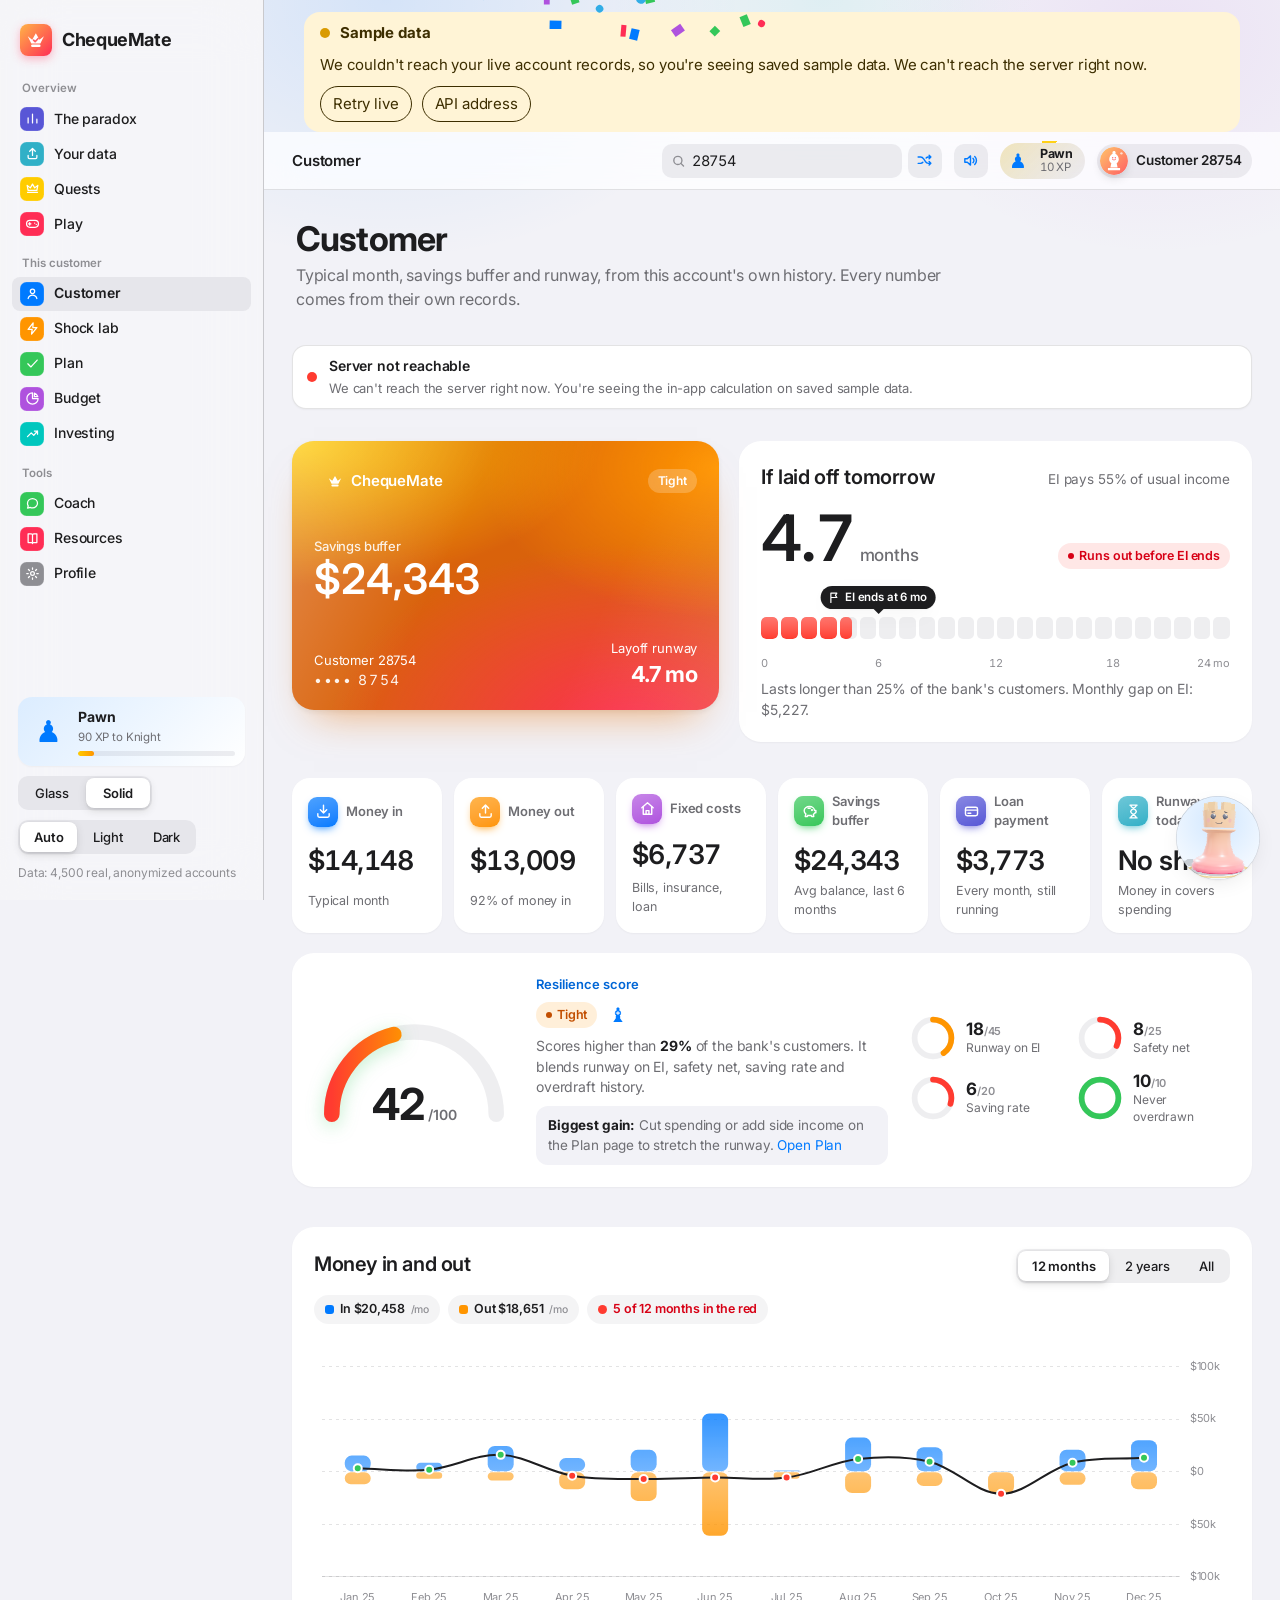
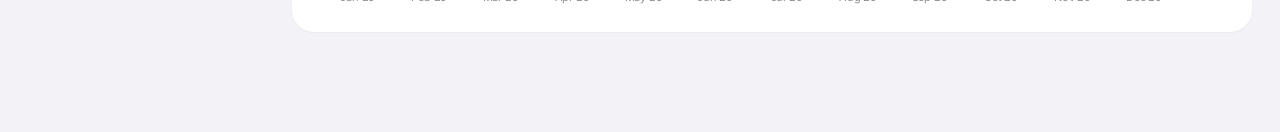
==== commit c55f1d99: "Prepare production release Co-authored-by: Copilot <223556219+Copilot@users.noreply.github.com>" ====
--- a/core-app/index.html
+++ b/core-app/index.html
@@ -7,11 +7,11 @@
 <meta name="description" content="ChequeMate: financial resilience engine. Runway, shocks, plans, budgets and investing for any bank customer.">
 <link rel="preconnect" href="https://fonts.googleapis.com"><link rel="preconnect" href="https://fonts.gstatic.com" crossorigin><link rel="stylesheet" href="https://fonts.googleapis.com/css2?family=Inter:wght@400;500;600;700&family=Fraunces:opsz,wght@9..144,600&display=swap">
 <link rel="icon" href="data:image/svg+xml,%3Csvg xmlns='http://www.w3.org/2000/svg' viewBox='0 0 24 24'%3E%3Cdefs%3E%3ClinearGradient id='g' x1='0' y1='0' x2='1' y2='1'%3E%3Cstop offset='0' stop-color='%23FFB347'/%3E%3Cstop offset='1' stop-color='%23FF2D55'/%3E%3C/linearGradient%3E%3C/defs%3E%3Crect width='24' height='24' rx='6' fill='url(%23g)'/%3E%3Cpath d='M3.8 8.4 7.4 15.6h9.2l3.6-7.2-4.5 3.4L12 5.2l-3.7 6.6z' fill='%23fff'/%3E%3Crect x='7.2' y='16.7' width='9.6' height='2.5' rx='1.25' fill='%23fff'/%3E%3Cpath d='M9.7 12.3l1.6 1.6 3-3.3' fill='none' stroke='%23FF5E62' stroke-width='1.7' stroke-linecap='round' stroke-linejoin='round'/%3E%3C/svg%3E">
-<link rel="stylesheet" href="assets/styles.css?v=95a00d5c">
-<link rel="stylesheet" href="assets/game.css?v=95a00d5c">
-<link rel="stylesheet" href="assets/play.css?v=95a00d5c">
-<link rel="stylesheet" href="assets/glass.css?v=95a00d5c">
-<link rel="stylesheet" href="assets/rr.css?v=95a00d5c">
+<link rel="stylesheet" href="assets/styles.css?v=f0de88cf">
+<link rel="stylesheet" href="assets/game.css?v=f0de88cf">
+<link rel="stylesheet" href="assets/play.css?v=f0de88cf">
+<link rel="stylesheet" href="assets/glass.css?v=f0de88cf">
+<link rel="stylesheet" href="assets/rr.css?v=f0de88cf">
 <script>(function(){var r=document.documentElement;try{var q=new URLSearchParams(location.search).get('ui');if(q==='rr'||q==='ios')localStorage.setItem('cm.ui',JSON.stringify(q));}catch(e){}var ui='ios';try{ui=JSON.parse(localStorage.getItem('cm.ui')||'"ios"');}catch(e){}r.setAttribute('data-ui',ui==='rr'?'rr':'ios');try{var t=JSON.parse(localStorage.getItem('cm.theme')||'"system"');var d=t==='dark'||(t==='system'&&matchMedia('(prefers-color-scheme: dark)').matches);r.setAttribute('data-rr-theme',d?'dark':'light');r.setAttribute('data-text',JSON.parse(localStorage.getItem('cm.rr.text')||'"standard"'));}catch(e){}})();</script>
 </head>
 <body>
@@ -316,77 +316,32 @@
 
       <!-- BUDGET -->
       <section class="view" data-view="budget" hidden>
-        <div class="head"><h1>Budget</h1><p>A clear view of this customer's monthly money, with a plan that fits how they spend.</p></div>
-        <div class="budget-tabs" role="tablist" aria-label="Budget tools">
-          <button type="button" id="budgetRecommendedTab" role="tab" aria-controls="budgetRecommendedPanel" aria-selected="true">Recommended Budget</button>
-          <button type="button" id="budgetCustomTab" role="tab" aria-controls="budgetCustomPanel" aria-selected="false" tabindex="-1">Custom Budget</button>
-        </div>
-        <div id="budgetRecommendedPanel" class="budget-tab-panel" role="tabpanel" aria-labelledby="budgetRecommendedTab">
-          <div class="budget-summary" aria-label="Customer monthly financial summary">
-            <div class="budget-stat"><span>Monthly income</span><strong id="budgetIncome"></strong><small>Typical money in</small></div>
-            <div class="budget-stat"><span>Monthly spending</span><strong id="budgetSpending"></strong><small>Typical money out</small></div>
-            <div class="budget-stat" id="budgetSavingsCard"><span>Monthly savings</span><strong id="budgetSavings"></strong><small>Income minus spending</small></div>
-          </div>
-          <div class="budget-income-row">
-            <div><strong>Plan with a different income?</strong><span>Changes budget targets, not the customer's actual summary above.</span></div>
-            <label class="budget-income-field" for="bInc"><span>Monthly income</span><span class="money-in"><input class="input" id="bInc" inputmode="decimal" aria-label="Monthly income for budget planning"></span></label>
-          </div>
-          <article class="budget-recommendation" aria-live="polite">
-            <div class="budget-rec-copy"><span class="budget-eyebrow">PERSONALIZED RECOMMENDATION</span><h2 id="budgetRecName"></h2><p id="budgetRecWhy"></p></div>
-            <div class="budget-rec-action"><span id="budgetRecMove"></span><button type="button" class="btn primary budget-recommendation-button" id="budgetUseRecommendation"><svg viewBox="0 0 24 24" aria-hidden="true"><path d="m5 12 4 4L19 6"/></svg><span>Compare recommended method</span></button></div>
-          </article>
-          <section class="panel budget-comparison">
-            <div class="panel-head"><div><span class="budget-eyebrow">CURRENTLY SELECTED</span><h2 id="budgetSelectedName"></h2></div><span class="pill info" id="budgetSelectedBadge"></span></div>
+        <div class="head"><h1>Budget</h1><p>Six well-known rules, measured against how this customer actually spends. Change the income to plan for any paycheque.</p></div>
+        <div class="micr" data-micr></div>
+        <div class="grid g-main">
+          <div class="panel">
+            <div class="field"><label for="bInc">Monthly take-home</label><div class="money-in" style="max-width:280px"><input class="input" id="bInc" inputmode="decimal"></div><span class="hint">Starts at this customer's typical money in.</span></div>
+            <div class="seg" id="ruleSeg"></div>
             <p class="ink2" id="ruleWhy"></p>
-            <div id="ruleCompare" class="budget-compare-content"></div>
+            <div id="ruleCompare" class="grid"></div>
             <div id="ruleAdvice" class="callout"></div>
-          </section>
-          <section class="budget-methods" aria-labelledby="budgetMethodsTitle">
-            <div class="panel-head"><div><h2 id="budgetMethodsTitle">Compare other methods</h2><p>Choose a method to see how its targets compare with this customer's spending.</p></div></div>
-            <div id="ruleSeg" class="budget-method-grid"></div>
-            <div class="budget-glossary" aria-label="Budget category definitions">
-              <p><strong>Needs</strong><span>Essentials like housing, bills and insurance.</span></p>
-              <p><strong>Wants</strong><span>Flexible everyday spending and extras.</span></p>
-              <p><strong>Savings</strong><span>Money kept for future goals and emergencies.</span></p>
+          </div>
+          <div class="panel">
+            <div class="panel-head"><h2>Which rule fits</h2><p>Money to move each month</p></div>
+            <div class="table-wrap"><table class="cmp" id="ruleTable"></table></div>
+          </div>
+        </div>
+        <div class="panel" id="zbPanel">
+          <div class="panel-head"><h2>Zero-based budget</h2><p>Give every dollar a job. Starts from this account's typical month.</p></div>
+          <div class="grid g-2">
+            <div class="zb" id="zbRows"></div>
+            <div class="grid" style="align-content:start">
+              <div class="zb-left"><span>Left to assign</span><span class="v" id="zbLeft"></span></div>
+              <div class="split"><div class="split-bar" id="zbBar"></div></div>
+              <p class="note">Aim for zero. A negative number means the plan spends more than comes in.</p>
+              <button class="btn" type="button" id="zbReset" style="justify-self:start">Reset to this account's typical month</button>
             </div>
-            <button type="button" class="budget-action budget-action-income budget-open-custom" id="budgetOpenCustom">
-              <svg viewBox="0 0 24 24" aria-hidden="true"><rect x="4" y="4" width="16" height="16" rx="3"/><path d="M8 8h8M8 12h2m4 0h2m-8 4h2m4 0h2"/></svg>
-              <span><strong>Build your own budget</strong><small>Give every dollar a job in the custom planner</small></span>
-              <span class="budget-action-arrow" aria-hidden="true">→</span>
-            </button>
-          </section>
-        </div>
-        <div id="budgetCustomPanel" class="budget-tab-panel" role="tabpanel" aria-labelledby="budgetCustomTab" hidden>
-          <section class="panel" id="zbPanel">
-            <div class="panel-head"><div><span class="budget-eyebrow">MAKE IT YOURS</span><h2>Give every dollar a job</h2><p>Start with this customer's typical month, then edit the amounts to fit your plan.</p></div><span class="budget-income-chip">Available: <strong id="zbIncome"></strong></span></div>
-            <div class="budget-custom-grid">
-              <div>
-                <div class="budget-input-heading"><strong>Monthly categories</strong><span>Edit any amount</span></div>
-                <div class="zb" id="zbRows"></div>
-              </div>
-              <div class="budget-custom-summary">
-                <div class="budget-income-edit" id="budgetIncomeEdit" hidden>
-                  <label for="zbIncomeInput">Planned monthly income</label>
-                  <div class="money-in"><input class="input" id="zbIncomeInput" inputmode="decimal" aria-label="Planned monthly income for custom budget"></div>
-                  <small>Your remaining balance updates as you type. Customer's actual income stays the same.</small>
-                </div>
-                <div class="zb-left" id="zbLeftCard"><span>Left to assign</span><span class="v" id="zbLeft" aria-live="polite"></span></div>
-                <div class="split"><div class="split-lab"><span>Income allocation</span><span id="zbAllocationLabel"></span></div><div class="split-bar" id="zbBar" role="img" aria-label="Budget allocation breakdown"></div></div>
-                <div class="budget-balance-note" id="zbBalanceNote" aria-live="polite"></div>
-                <p class="note">A zero balance means every dollar has a job. Any money left over is ready to assign.</p>
-                <div class="budget-custom-actions" aria-label="Custom budget actions">
-                  <button class="budget-action budget-action-reset" type="button" id="zbReset">
-                    <svg viewBox="0 0 24 24" aria-hidden="true"><path d="M3 11a9 9 0 1 1 2.6 6.4"/><path d="M3 4v7h7"/></svg>
-                    <span><strong>Restore typical amounts</strong><small>Reset to this customer's usual month</small></span>
-                  </button>
-                  <button class="budget-action budget-action-income" type="button" id="budgetAdjustIncome" aria-expanded="false" aria-controls="budgetIncomeEdit">
-                    <svg viewBox="0 0 24 24" aria-hidden="true"><path d="M4 7h16M4 12h10M4 17h7"/><circle cx="18" cy="16" r="3"/><path d="M18 14.5v3M16.5 16h3"/></svg>
-                    <span><strong>Change planned income</strong><small>Edit income here; calculations update instantly</small></span>
-                  </button>
-                </div>
-              </div>
-            </div>
-          </section>
+          </div>
         </div>
       </section>
 
@@ -404,7 +359,7 @@
             <div class="field"><label for="iMo">Monthly contribution <output id="oMo"></output></label><input type="range" id="iMo" min="0" max="3000" step="25"></div>
             <div class="field"><label for="iYrs">Years <output id="oYrs"></output></label><input type="range" id="iYrs" min="1" max="40" step="1"></div>
             <div class="seg" id="mixSeg"><button type="button" data-r="3">Cautious 3%</button><button type="button" data-r="5">Balanced 5%</button><button type="button" data-r="7">Growth 7%</button></div>
-            <div class="ledger plain growth-ledger" id="growLedger"></div>
+            <div class="ledger plain" style="grid-template-columns:repeat(3,minmax(0,1fr))" id="growLedger"></div>
             <div class="legend"><span><i style="background:var(--s1)"></i>What you put in</span><span><i style="background:var(--s3)"></i>Growth</span></div>
             <div class="chart-box short"><canvas id="growChart" aria-label="Investment growth over time"></canvas></div>
             <p class="note">Returns are assumptions for illustration, before fees and inflation.</p>
@@ -659,21 +614,21 @@
 <div class="xp-pop" id="xpPop" aria-hidden="true"></div>
 <canvas class="confetti" id="confetti" aria-hidden="true"></canvas>
 
-<script src="assets/vendor/chart.umd.min.js?v=95a00d5c"></script>
-<script src="assets/vendor/papaparse.min.js?v=95a00d5c"></script>
-<script src="assets/vendor/three.min.js?v=95a00d5c"></script>
-<script src="assets/mate3d.js?v=95a00d5c"></script>
-<script src="assets/fx.js?v=95a00d5c"></script>
-<script src="data/insights.js?v=95a00d5c"></script>
-<script src="data/accounts.js?v=95a00d5c"></script>
-<script src="assets/app.js?v=95a00d5c"></script>
-<script src="assets/game.js?v=95a00d5c"></script>
-<script src="assets/play.js?v=95a00d5c"></script>
-<script src="assets/viz.js?v=95a00d5c"></script>
-<script src="assets/rr.js?v=95a00d5c"></script>
-<script src="assets/rr2.js?v=95a00d5c"></script>
-<script src="assets/api.js?v=95a00d5c"></script>
-<script src="assets/live.js?v=95a00d5c"></script>
-<script src="assets/live-ios.js?v=95a00d5c"></script>
+<script src="assets/vendor/chart.umd.min.js?v=f0de88cf"></script>
+<script src="assets/vendor/papaparse.min.js?v=f0de88cf"></script>
+<script src="assets/vendor/three.min.js?v=f0de88cf"></script>
+<script src="assets/mate3d.js?v=f0de88cf"></script>
+<script src="assets/fx.js?v=f0de88cf"></script>
+<script src="data/insights.js?v=f0de88cf"></script>
+<script src="data/accounts.js?v=f0de88cf"></script>
+<script src="assets/app.js?v=f0de88cf"></script>
+<script src="assets/game.js?v=f0de88cf"></script>
+<script src="assets/play.js?v=f0de88cf"></script>
+<script src="assets/viz.js?v=f0de88cf"></script>
+<script src="assets/rr.js?v=f0de88cf"></script>
+<script src="assets/rr2.js?v=f0de88cf"></script>
+<script src="assets/api.js?v=f0de88cf"></script>
+<script src="assets/live.js?v=f0de88cf"></script>
+<script src="assets/live-ios.js?v=f0de88cf"></script>
 </body>
 </html>
--- a/core-app/assets/styles.css
+++ b/core-app/assets/styles.css
@@ -185,11 +185,7 @@
 .ledger .v { font-family: var(--font-r); font-size: 27px; font-weight: 600; font-variant-numeric: tabular-nums; letter-spacing: -0.02em; white-space: nowrap; overflow: hidden; text-overflow: ellipsis; margin-top: 4px; }
 .ledger .s { font-size: 12.5px; color: var(--ink-2); }
 .ledger.plain > div { --kc: var(--ink-2); background: var(--surface-2); box-shadow: none; }
-#goalLedger .v { font-size: 22px; }
-.growth-ledger { grid-template-columns: repeat(3, minmax(0, 1fr)); gap: 10px; }
-#growLedger { grid-template-columns: repeat(3, minmax(0, 1fr)); }
-.growth-ledger > div { padding: 14px 10px; }
-.growth-ledger .v { min-height: 2.2em; display: flex; align-items: center; font-size: 18px; line-height: 1.12; letter-spacing: -.04em; white-space: nowrap; overflow: visible; text-overflow: clip; }
+#growLedger .v, #goalLedger .v { font-size: 22px; }
 
 /* ---------- Wallet card ---------- */
 .wcard { position: relative; aspect-ratio: 1.586; max-width: 100%; border-radius: 22px; padding: 20px 22px; color: #fff; overflow: hidden; isolation: isolate;
@@ -406,112 +402,6 @@
 .zb-row .input { background: var(--surface); height: 36px; text-align: right; font-family: var(--font-r); }
 .zb-left { display: flex; justify-content: space-between; align-items: center; padding: 16px 18px; border-radius: 16px; background: var(--surface-2); font-weight: 500; }
 .zb-left .v { font-family: var(--font-r); font-size: 30px; font-weight: 600; font-variant-numeric: tabular-nums; letter-spacing: -0.02em; }
-.budget-tabs { display: inline-flex; gap: 4px; padding: 4px; border-radius: 14px; background: var(--fill); width: fit-content; max-width: 100%; }
-.budget-tabs [role="tab"] { min-height: 40px; padding: 0 18px; border: 0; border-radius: 10px; background: transparent; color: var(--ink-2); font-size: 14px; font-weight: 600; cursor: pointer; }
-.budget-tabs [role="tab"][aria-selected="true"] { background: var(--surface); color: var(--ink); box-shadow: var(--shadow-s); }
-.budget-tab-panel { display: grid; gap: 16px; }
-.budget-summary { display: grid; grid-template-columns: repeat(3, minmax(0, 1fr)); gap: 12px; }
-.budget-stat { min-width: 0; padding: 14px 18px; border: 1px solid var(--line); border-radius: 18px; background: color-mix(in srgb, var(--surface) 83%, var(--accent) 17%); box-shadow: var(--shadow-s); display: grid; gap: 2px; }
-.budget-stat:nth-child(2) { background: color-mix(in srgb, var(--surface) 87%, var(--purple) 13%); }
-.budget-stat:nth-child(3) { background: color-mix(in srgb, var(--surface) 86%, var(--good) 14%); }
-.budget-stat > span { color: var(--ink-2); font-size: 13px; font-weight: 600; }
-.budget-stat strong { overflow: hidden; color: var(--ink); font-family: var(--font-r); font-size: clamp(20px, 2.4vw, 27px); font-variant-numeric: tabular-nums; letter-spacing: -.025em; text-overflow: ellipsis; white-space: nowrap; }
-.budget-stat small { color: var(--muted); font-size: 12px; }
-.budget-stat.is-negative strong { color: var(--crit-t); }
-.budget-income-row { display: flex; align-items: center; justify-content: space-between; gap: 16px; padding: 12px 16px; border: 1px solid var(--line); border-radius: 15px; background: color-mix(in srgb, var(--surface) 76%, transparent); }
-.budget-income-row > div { display: grid; gap: 2px; }
-.budget-income-row > div strong { font-size: 14px; }
-.budget-income-row > div span, .budget-income-field > span:first-child { color: var(--ink-2); font-size: 12.5px; }
-.budget-income-field { display: flex; align-items: center; gap: 10px; flex: 0 0 230px; }
-.budget-income-field .input { height: 38px; background: var(--surface); border: 1px solid var(--line-2); text-align: right; font-variant-numeric: tabular-nums; }
-.budget-income-field .money-in { flex: 1; min-width: 0; }
-.budget-recommendation { display: flex; align-items: center; justify-content: space-between; gap: 20px; padding: 20px 22px; border: 1px solid color-mix(in srgb, var(--accent) 22%, var(--line)); border-radius: var(--r-l); background: linear-gradient(115deg, color-mix(in srgb, var(--accent) 10%, var(--surface)), color-mix(in srgb, var(--purple) 9%, var(--surface))); box-shadow: var(--shadow-s); }
-.budget-rec-copy { display: grid; gap: 5px; min-width: 0; }
-.budget-eyebrow { color: var(--accent-t); font-size: 11px; font-weight: 700; letter-spacing: .075em; }
-.budget-rec-copy h2 { font-size: 21px; line-height: 1.25; }
-.budget-rec-copy p { max-width: 680px; color: var(--ink-2); font-size: 13.5px; }
-.budget-rec-action { display: grid; justify-items: end; gap: 8px; flex: none; }
-.budget-rec-action > span { color: var(--ink-2); font-family: var(--font-r); font-size: 14px; font-weight: 600; font-variant-numeric: tabular-nums; }
-.budget-rec-action .btn:disabled { opacity: .55; cursor: not-allowed; }
-.budget-recommendation-button { min-height: 42px; padding: 0 16px; border-radius: 12px; box-shadow: 0 5px 14px color-mix(in srgb, var(--accent) 23%, transparent); }
-.budget-recommendation-button svg { width: 17px; height: 17px; fill: none; stroke: currentColor; stroke-width: 2.2; stroke-linecap: round; stroke-linejoin: round; }
-.budget-recommendation-button:hover:not(:disabled) { transform: translateY(-1px); box-shadow: 0 7px 18px color-mix(in srgb, var(--accent) 30%, transparent); }
-.budget-recommendation-button:active:not(:disabled) { transform: scale(.98); }
-.budget-comparison { gap: 12px; }
-.budget-comparison .panel-head { align-items: center; }
-.budget-comparison .panel-head > div { display: grid; gap: 3px; }
-.budget-comparison .panel-head h2 { font-size: 19px; }
-.budget-compare-content { display: grid; gap: 14px; min-width: 0; }
-.budget-chart-group { display: grid; grid-template-columns: repeat(2, minmax(0, 1fr)); gap: 18px; }
-.budget-chart-group .split-bar { height: 30px; }
-.budget-compare-table { min-width: 460px; }
-.budget-compare-table th, .budget-compare-table td { padding-left: 8px; padding-right: 8px; }
-.budget-diff { white-space: nowrap; }
-.budget-diff strong, .budget-diff span { display: block; }
-.budget-diff strong { font-family: var(--font); font-size: 11.5px; font-weight: 500; }
-.budget-diff span { font-size: 13px; }
-.budget-methods { display: grid; gap: 12px; padding: 4px 2px 2px; }
-.budget-methods h2 { font-size: 19px; }
-.budget-methods .panel-head p { margin-top: 3px; color: var(--ink-2); font-size: 13px; }
-.budget-method-grid { display: grid; grid-template-columns: repeat(auto-fit, minmax(220px, 1fr)); gap: 10px; }
-.budget-method { display: grid; align-content: start; gap: 7px; min-width: 0; min-height: 132px; padding: 14px; border: 1px solid var(--line); border-radius: 15px; background: var(--surface); text-align: left; cursor: pointer; transition: border-color .15s, background .15s, transform .15s, box-shadow .15s; }
-.budget-method:hover { border-color: var(--accent); transform: translateY(-1px); }
-.budget-method:focus-visible { outline: 3px solid color-mix(in srgb, var(--accent) 55%, transparent); outline-offset: 2px; }
-.budget-method.is-selected { border-color: var(--accent); background: var(--accent-soft); box-shadow: inset 0 0 0 1px color-mix(in srgb, var(--accent) 25%, transparent); }
-.budget-method-title { color: var(--ink); font-size: 14px; font-weight: 600; line-height: 1.3; }
-.budget-method-description { color: var(--ink-2); font-size: 12.5px; line-height: 1.4; }
-.budget-method-tags { display: flex; flex-wrap: wrap; gap: 5px; min-height: 20px; }
-.budget-method .pill { font-size: 10.5px; }
-.budget-method::after { align-self: end; color: var(--accent-t); content: "View comparison →"; font-size: 11.5px; font-weight: 600; }
-.budget-glossary { display: grid; grid-template-columns: repeat(3, minmax(0, 1fr)); gap: 10px; padding: 12px 14px; border-radius: 14px; background: var(--surface-2); }
-.budget-glossary p { display: grid; gap: 2px; }
-.budget-glossary strong { font-size: 12.5px; }
-.budget-glossary span { color: var(--ink-2); font-size: 12px; line-height: 1.4; }
-.budget-methods > .budget-open-custom { width: min(100%, 390px); }
-.budget-open-custom .budget-action-arrow { display: grid; place-items: center; margin-left: auto; color: var(--accent-t); font-size: 19px; font-weight: 500; }
-.budget-open-custom:hover .budget-action-arrow { transform: translateX(2px); }
-.budget-income-chip { padding: 8px 12px; border-radius: 11px; background: var(--accent-soft); color: var(--ink-2); font-size: 13px; white-space: nowrap; }
-.budget-income-chip strong { color: var(--accent-t); font-family: var(--font-r); font-variant-numeric: tabular-nums; }
-.budget-custom-grid { display: grid; grid-template-columns: minmax(0, 1.15fr) minmax(250px, .85fr); gap: 20px; align-items: start; }
-.budget-custom-grid > div:first-child { display: grid; gap: 8px; }
-.budget-input-heading { display: flex; justify-content: space-between; gap: 8px; padding: 0 2px; font-size: 13px; }
-.budget-input-heading span { color: var(--muted); }
-.budget-custom-summary { display: grid; gap: 14px; align-content: start; }
-.budget-income-edit { display: grid; grid-template-columns: minmax(0, 1fr) minmax(140px, .7fr); gap: 4px 12px; align-items: center; padding: 12px 14px; border: 1px solid color-mix(in srgb, var(--accent) 25%, var(--line)); border-radius: 14px; background: var(--accent-soft); }
-.budget-income-edit[hidden] { display: none; }
-.budget-income-edit label { font-size: 13px; font-weight: 600; }
-.budget-income-edit .money-in { grid-column: 2; grid-row: 1 / span 2; }
-.budget-income-edit .input { height: 40px; border: 1px solid var(--line-2); background: var(--surface); text-align: right; font-variant-numeric: tabular-nums; }
-.budget-income-edit small { color: var(--ink-2); font-size: 11.5px; line-height: 1.35; }
-.budget-custom-summary .zb-left { padding: 17px 18px; border: 1px solid var(--line); background: var(--accent-soft); }
-.budget-custom-summary .zb-left.is-over { border-color: color-mix(in srgb, var(--crit) 45%, var(--line)); background: var(--crit-soft); }
-.budget-custom-summary .zb-left .v { font-size: 27px; }
-.budget-custom-summary .split { gap: 8px; }
-.budget-custom-summary .split-bar { height: 24px; }
-.budget-balance-note { padding: 11px 13px; border-radius: 12px; background: var(--accent-soft); color: var(--ink-2); font-size: 13px; }
-.budget-balance-note strong { color: var(--accent-t); }
-.budget-balance-note.is-over { background: var(--crit-soft); }
-.budget-balance-note.is-over strong { color: var(--crit-t); }
-.budget-balance-note.is-balanced { background: var(--good-soft); }
-.budget-balance-note.is-balanced strong { color: var(--good-t); }
-.budget-custom-actions { display: grid; grid-template-columns: repeat(2, minmax(0, 1fr)); gap: 10px; align-items: stretch; }
-.budget-action { display: flex; align-items: center; gap: 10px; min-width: 0; min-height: 62px; padding: 10px 12px; border: 1px solid var(--line); border-radius: 14px; background: color-mix(in srgb, var(--surface) 86%, var(--accent) 14%); color: var(--ink); text-align: left; cursor: pointer; transition: background .16s, border-color .16s, transform .16s, box-shadow .16s; }
-.budget-action:hover { transform: translateY(-1px); border-color: color-mix(in srgb, var(--accent) 42%, var(--line)); background: var(--accent-soft); box-shadow: var(--shadow-s); }
-.budget-action:active { transform: scale(.985); }
-.budget-action svg { width: 20px; height: 20px; flex: none; fill: none; stroke: var(--accent-t); stroke-width: 1.8; stroke-linecap: round; stroke-linejoin: round; }
-.budget-action span { display: grid; gap: 2px; min-width: 0; }
-.budget-action strong { color: var(--accent-t); font-size: 12.5px; font-weight: 650; line-height: 1.25; }
-.budget-action small { color: var(--ink-2); font-size: 10.5px; line-height: 1.3; }
-.budget-action-reset { background: var(--surface); }
-.budget-action-reset svg { stroke: var(--muted); }
-.budget-action-reset strong { color: var(--ink-2); }
-.budget-action-reset:hover { border-color: var(--line-2); background: var(--fill-2); }
-.budget-action-reset:hover strong { color: var(--ink); }
-.budget-custom-grid .zb { gap: 0; border: 1px solid var(--line); background: color-mix(in srgb, var(--surface) 86%, var(--accent) 14%); }
-.budget-custom-grid .zb-row { grid-template-columns: minmax(0, 1fr) minmax(110px, 150px); gap: 14px; padding: 9px 10px 9px 14px; min-height: 56px; }
-.budget-custom-grid .zb-row label { font-size: 13.5px; font-weight: 500; }
-.budget-custom-grid .zb-row .input { height: 40px; border: 1px solid var(--line-2); background: var(--surface); box-shadow: 0 1px 2px rgba(0,0,0,.04); }
-.budget-custom-grid .zb-row .input:focus { border-color: var(--accent); }
 
 /* invest */
 .acct-cards { display: grid; grid-template-columns: repeat(4, minmax(0, 1fr)); gap: 14px; }
@@ -600,7 +490,6 @@
   .coach { grid-template-columns: 1fr; }
   .cust-hero { grid-template-columns: 1fr; }
   .cust-hero .wcard { max-width: 460px; }
-  .budget-custom-grid { grid-template-columns: minmax(0, 1fr); }
 }
 @media (max-width: 900px) {
   .app { grid-template-columns: 1fr; }
@@ -615,7 +504,6 @@
   .g-2, .g-3, .g-4, .g-main, .pair { grid-template-columns: minmax(0, 1fr); }
   .span-2 { grid-column: auto; }
   .micr-chips { margin-left: 0; }
-  .budget-chart-group { grid-template-columns: minmax(0, 1fr); gap: 12px; }
   .tabbar { display: grid; grid-template-columns: repeat(6, 1fr); position: fixed; left: 0; right: 0; bottom: 0; z-index: 20;
     padding: 6px max(8px, env(safe-area-inset-right, 0px)) max(8px, env(safe-area-inset-bottom, 0px)) max(8px, env(safe-area-inset-left, 0px));
     background: var(--bar); -webkit-backdrop-filter: saturate(180%) blur(24px); backdrop-filter: saturate(180%) blur(24px); border-top: .5px solid var(--line); }
@@ -628,29 +516,6 @@
 @media (max-width: 560px) {
   .ledger { grid-template-columns: repeat(2, minmax(0, 1fr)); }
   .ledger .v { font-size: 22px; }
-  .budget-tabs { display: grid; grid-template-columns: repeat(2, minmax(0, 1fr)); width: 100%; }
-  .budget-tabs [role="tab"] { padding: 0 8px; font-size: 12.5px; }
-  .budget-summary { gap: 7px; }
-  .budget-stat { padding: 11px 9px; border-radius: 14px; }
-  .budget-stat > span { font-size: 11px; line-height: 1.3; }
-  .budget-stat strong { font-size: clamp(16px, 5vw, 21px); }
-  .budget-stat small { font-size: 10px; }
-  .budget-income-row { align-items: stretch; flex-direction: column; gap: 10px; padding: 12px; }
-  .budget-income-field { flex-basis: auto; }
-  .budget-income-field > span:first-child { min-width: 100px; }
-  .budget-recommendation { align-items: stretch; flex-direction: column; gap: 14px; padding: 16px; }
-  .budget-rec-copy h2 { font-size: 19px; }
-  .budget-rec-action { align-items: start; justify-items: start; }
-  .budget-rec-action .btn { width: 100%; }
-  .budget-comparison { padding: 16px; }
-  .budget-glossary { grid-template-columns: minmax(0, 1fr); gap: 8px; }
-  .budget-method-grid { grid-template-columns: minmax(0, 1fr); }
-  .budget-method { min-height: 0; }
-  .budget-custom-actions { grid-template-columns: minmax(0, 1fr); }
-  .budget-action { min-height: 56px; padding: 10px 12px; }
-  .budget-custom-grid .zb-row { grid-template-columns: minmax(0, 1fr) minmax(100px, 126px); gap: 8px; padding-left: 10px; }
-  .budget-income-chip { font-size: 12px; }
-  #growLedger .v { font-size: 15px; }
   .findings, .acct-cards { grid-template-columns: minmax(0, 1fr); }
   .bar-row { grid-template-columns: 90px minmax(0, 1fr) 52px; gap: 10px; }
   .formula { grid-template-columns: minmax(0, 1fr) minmax(0, 1fr); }
@@ -748,3 +613,6 @@
 .flow-sum span { display: inline-flex; align-items: center; gap: 6px; padding: 5px 11px; border-radius: 999px; background: var(--fill-2); font-size: 12.5px; font-weight: 600; }
 .flow-sum small { color: var(--muted); font-weight: 500; } .flow-sum i { width: 9px; height: 9px; border-radius: 3px; } .flow-sum i.dot { border-radius: 50%; background: var(--good); }
 .flow-sum .bad { color: var(--crit-t); } .flow-sum .bad i.dot { background: var(--crit); }
+
+/* the "Live data" banner is hidden when everything is fine; the Sample data warning still shows if the server is unreachable */
+.rr-live.ok { display: none !important; }
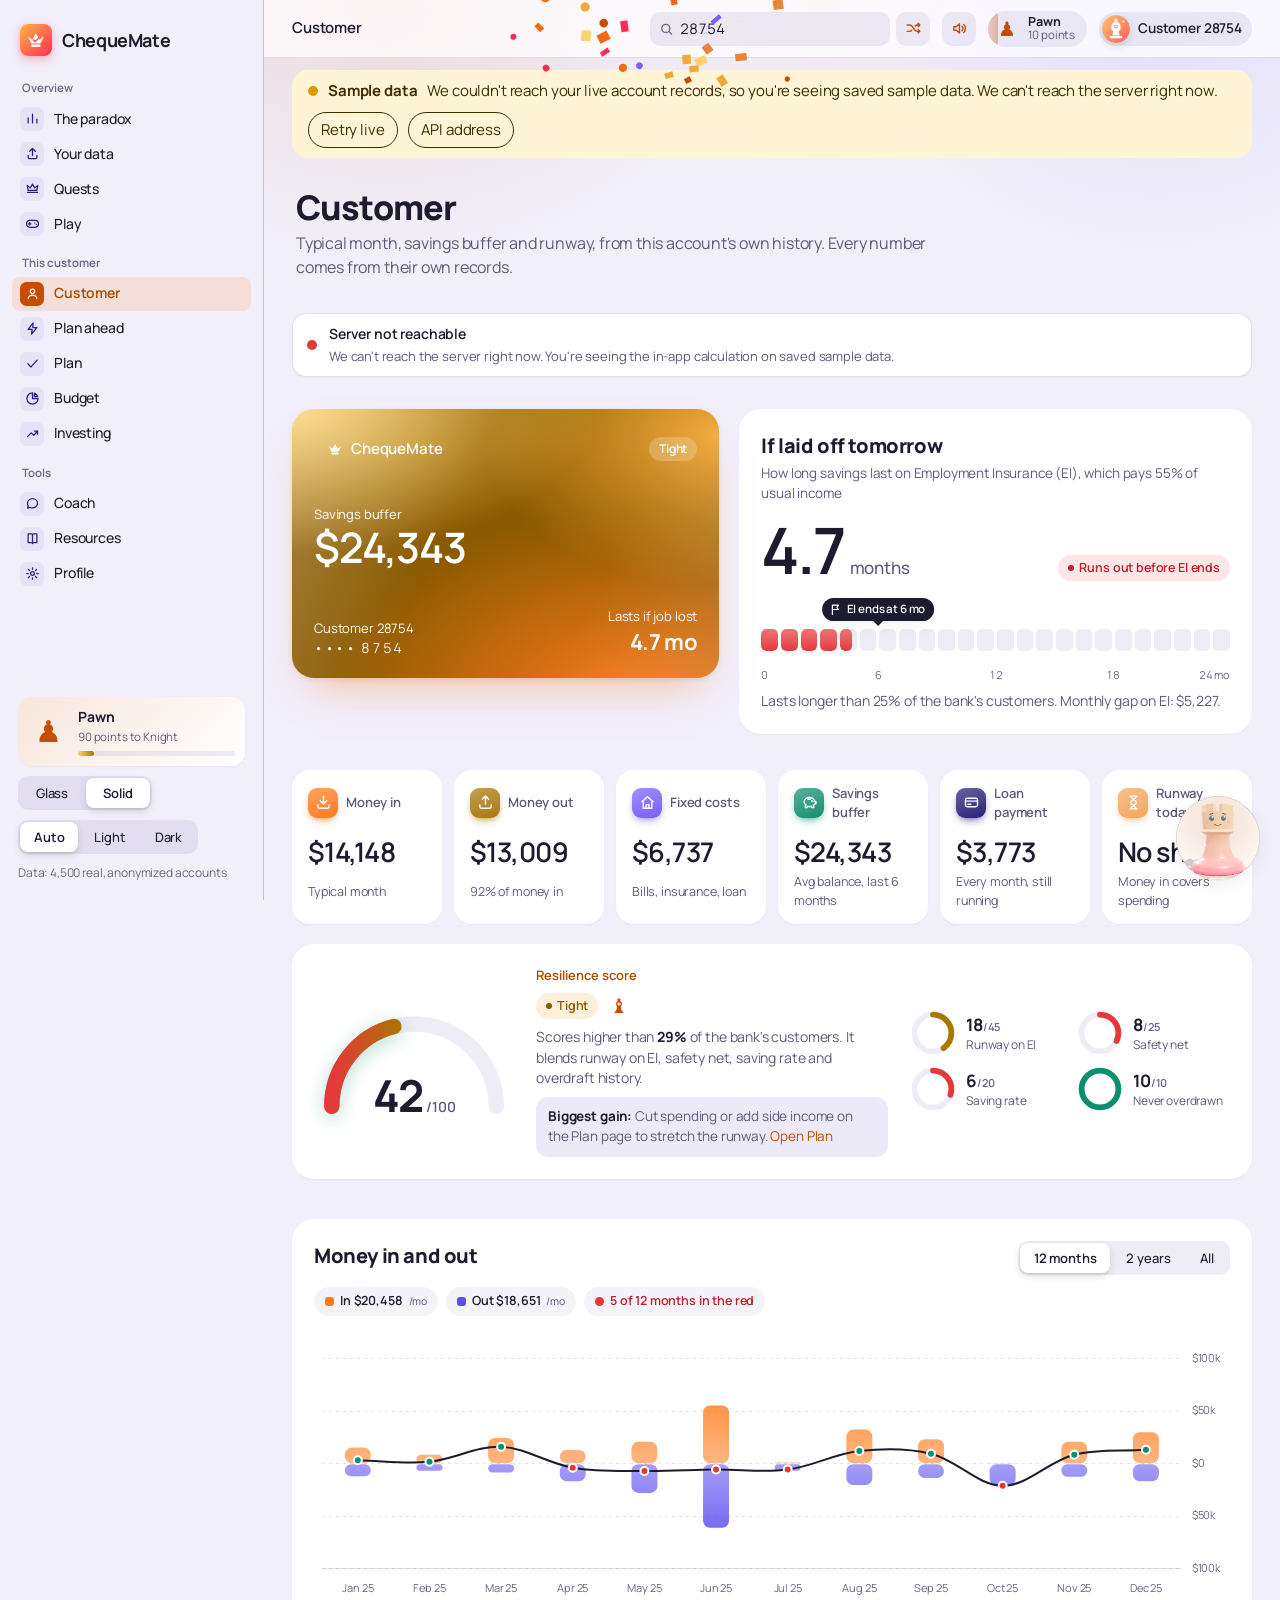
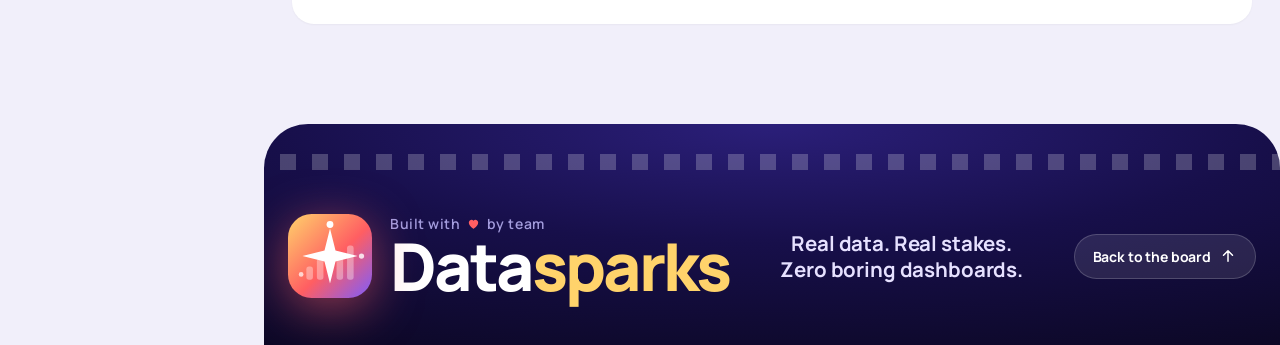
==== commit 1bbd6889: "Restyle app: landing palette, bento plan page, accessibility fixes - Plan page: bento layout, wider " ====
--- a/core-app/index.html
+++ b/core-app/index.html
@@ -5,16 +5,18 @@
 <meta name="viewport" content="width=device-width, initial-scale=1, viewport-fit=cover">
 <title>Resilience Rewired</title>
 <meta name="description" content="ChequeMate: financial resilience engine. Runway, shocks, plans, budgets and investing for any bank customer.">
-<link rel="preconnect" href="https://fonts.googleapis.com"><link rel="preconnect" href="https://fonts.gstatic.com" crossorigin><link rel="stylesheet" href="https://fonts.googleapis.com/css2?family=Inter:wght@400;500;600;700&family=Fraunces:opsz,wght@9..144,600&display=swap">
+<link rel="preconnect" href="https://fonts.googleapis.com"><link rel="preconnect" href="https://fonts.gstatic.com" crossorigin><link rel="stylesheet" href="https://fonts.googleapis.com/css2?family=Manrope:wght@400;500;600;700;800&family=Fraunces:opsz,wght@9..144,600&display=swap">
 <link rel="icon" href="data:image/svg+xml,%3Csvg xmlns='http://www.w3.org/2000/svg' viewBox='0 0 24 24'%3E%3Cdefs%3E%3ClinearGradient id='g' x1='0' y1='0' x2='1' y2='1'%3E%3Cstop offset='0' stop-color='%23FFB347'/%3E%3Cstop offset='1' stop-color='%23FF2D55'/%3E%3C/linearGradient%3E%3C/defs%3E%3Crect width='24' height='24' rx='6' fill='url(%23g)'/%3E%3Cpath d='M3.8 8.4 7.4 15.6h9.2l3.6-7.2-4.5 3.4L12 5.2l-3.7 6.6z' fill='%23fff'/%3E%3Crect x='7.2' y='16.7' width='9.6' height='2.5' rx='1.25' fill='%23fff'/%3E%3Cpath d='M9.7 12.3l1.6 1.6 3-3.3' fill='none' stroke='%23FF5E62' stroke-width='1.7' stroke-linecap='round' stroke-linejoin='round'/%3E%3C/svg%3E">
-<link rel="stylesheet" href="assets/styles.css?v=f0de88cf">
-<link rel="stylesheet" href="assets/game.css?v=f0de88cf">
-<link rel="stylesheet" href="assets/play.css?v=f0de88cf">
-<link rel="stylesheet" href="assets/glass.css?v=f0de88cf">
-<link rel="stylesheet" href="assets/rr.css?v=f0de88cf">
+<link rel="stylesheet" href="assets/styles.css?v=8b5000ec">
+<link rel="stylesheet" href="assets/game.css?v=8b5000ec">
+<link rel="stylesheet" href="assets/play.css?v=8b5000ec">
+<link rel="stylesheet" href="assets/glass.css?v=8b5000ec">
+<link rel="stylesheet" href="assets/rr.css?v=8b5000ec">
+<link rel="stylesheet" href="assets/footer.css?v=8b5000ec">
 <script>(function(){var r=document.documentElement;try{var q=new URLSearchParams(location.search).get('ui');if(q==='rr'||q==='ios')localStorage.setItem('cm.ui',JSON.stringify(q));}catch(e){}var ui='ios';try{ui=JSON.parse(localStorage.getItem('cm.ui')||'"ios"');}catch(e){}r.setAttribute('data-ui',ui==='rr'?'rr':'ios');try{var t=JSON.parse(localStorage.getItem('cm.theme')||'"system"');var d=t==='dark'||(t==='system'&&matchMedia('(prefers-color-scheme: dark)').matches);r.setAttribute('data-rr-theme',d?'dark':'light');r.setAttribute('data-text',JSON.parse(localStorage.getItem('cm.rr.text')||'"standard"'));}catch(e){}})();</script>
 </head>
 <body>
+<a class="skip-link" href="#main">Skip to content</a>
 <div class="app">
   <aside class="sidebar" aria-label="ChequeMate">
     <a class="brand" href="#paradox" aria-label="ChequeMate home">
@@ -30,7 +32,7 @@
       </div>
       <div class="side-sec"><span>This customer</span>
         <a href="#customer"><span class="sf" style="--c:var(--accent)"><svg viewBox="0 0 24 24"><circle cx="12" cy="8.5" r="3.5"/><path d="M5 20c1.2-3.6 3.8-5.3 7-5.3s5.8 1.7 7 5.3"/></svg></span>Customer</a>
-        <a href="#shock"><span class="sf" style="--c:var(--warn)"><svg viewBox="0 0 24 24"><path d="M13 3 5 13.5h6.5L10.5 21 19 10.5h-6.5z"/></svg></span>Shock lab</a>
+        <a href="#shock"><span class="sf" style="--c:var(--warn)"><svg viewBox="0 0 24 24"><path d="M13 3 5 13.5h6.5L10.5 21 19 10.5h-6.5z"/></svg></span>Plan ahead</a>
         <a href="#plan"><span class="sf" style="--c:var(--good)"><svg viewBox="0 0 24 24"><path d="M4.5 12.5 9.5 17.5 19.5 6.5"/></svg></span>Plan</a>
         <a href="#budget"><span class="sf" style="--c:var(--purple)"><svg viewBox="0 0 24 24"><path d="M12 3a9 9 0 1 0 9 9h-9z"/><path d="M15 3.5A9 9 0 0 1 20.5 9H15z"/></svg></span>Budget</a>
         <a href="#invest"><span class="sf" style="--c:var(--mint)"><svg viewBox="0 0 24 24"><path d="M4 17 10 11l4 4 6-7M15 8h5v5"/></svg></span>Investing</a>
@@ -42,7 +44,7 @@
       </div>
     </nav>
     <div class="side-foot">
-      <a class="side-player" id="sidePlayer" href="#arena" aria-label="Your rank and XP"></a>
+      <a class="side-player" id="sidePlayer" href="#arena" aria-label="Your rank and points"></a>
       <div class="seg style-switch" role="group" aria-label="Style"><button type="button" data-style-set="glass">Glass</button><button type="button" data-style-set="solid">Solid</button></div>
       <div class="seg theme-switch" role="group" aria-label="Appearance">
         <button type="button" data-theme-set="system">Auto</button>
@@ -77,7 +79,7 @@
       <a class="rr-tab" href="#investing" data-v="investing"><img class="rr-ico on" src="assets/rr/nav-investing-on.svg" width="18" height="18" alt=""><img class="rr-ico off" src="assets/rr/nav-investing-off.svg" width="18" height="18" alt="">Investing</a>
       <a class="rr-tab" href="#paradox" data-v="paradox">Findings</a>
       <div class="rr-more"><button class="rr-tab" type="button" id="rrMoreBtn" aria-haspopup="menu" aria-expanded="false" aria-controls="rrMenu">Extras <img class="rr-ico caret" src="assets/rr/arrow-down.svg" width="12" height="12" alt=""></button>
-        <div class="rr-menu" id="rrMenu" role="menu" hidden><h4>Extra features</h4><a href="#customer" role="menuitem" data-v="customer">Customer deep-dive<span>Score, rings, money flow and insights</span></a><a href="#shock" role="menuitem" data-v="shock">Shock lab<span>Every situation, boss rush, 3D terrain</span></a><a href="#plan" role="menuitem" data-v="plan">Plan builder<span>Goal and backup plans in detail</span></a><a href="#budget" role="menuitem" data-v="budget">Budget rules<span>Six rules and a zero-based planner</span></a><a href="#coach" role="menuitem" data-v="coach">Coach Mate<span>The 3D pawn coach</span></a><a href="#arena" role="menuitem" data-v="arena">Quests and ranks<span>XP, badges, missions, leaderboards</span></a><a href="#play" role="menuitem" data-v="play">Play<span>Runway Run and Who lasts longer?</span></a><a href="#data" role="menuitem" data-v="data">Upload your data<span>Score a whole CSV in your browser</span></a><a href="#resources" role="menuitem" data-v="resources">Resources<span>Official Canadian sources</span></a><a href="#profile" role="menuitem" data-v="profile">Profile<span>Details the bank data can’t know</span></a></div></div>
+        <div class="rr-menu" id="rrMenu" role="menu" hidden><h4>Extra features</h4><a href="#customer" role="menuitem" data-v="customer">Customer deep-dive<span>Score, rings, money flow and insights</span></a><a href="#shock" role="menuitem" data-v="shock">Plan ahead<span>Every situation, boss rush, 3D terrain</span></a><a href="#plan" role="menuitem" data-v="plan">Plan builder<span>Goal and backup plans in detail</span></a><a href="#budget" role="menuitem" data-v="budget">Budget rules<span>Six rules and a zero-based planner</span></a><a href="#coach" role="menuitem" data-v="coach">Coach Mate<span>The 3D pawn coach</span></a><a href="#arena" role="menuitem" data-v="arena">Quests and ranks<span>Points, badges, missions, leaderboards</span></a><a href="#play" role="menuitem" data-v="play">Play<span>Runway Run and Who lasts longer?</span></a><a href="#data" role="menuitem" data-v="data">Upload your data<span>Score a whole CSV in your browser</span></a><a href="#resources" role="menuitem" data-v="resources">Resources<span>Official Canadian sources</span></a><a href="#profile" role="menuitem" data-v="profile">Profile<span>Details the bank data can’t know</span></a></div></div>
       <span class="rr-spacer"></span>
       <div class="rr-search" id="rrSearchBox"><img class="rr-ico" src="assets/rr/search.svg" width="18" height="18" alt=""><input id="rrSearch" type="search" placeholder="Search accounts, payments, help…" aria-label="Search accounts, payments, plans and help" aria-controls="rrResults" aria-expanded="false" autocomplete="off"><kbd>/</kbd><div class="rr-results" id="rrResults" role="listbox" hidden></div></div>
       <div class="rr-bellwrap"><button class="rr-bell" type="button" id="rrBell" aria-label="Notifications" aria-expanded="false"><img class="rr-ico" src="assets/rr/bell.svg" width="20" height="20" alt=""><span class="dot" id="rrBellDot"></span></button><div class="rr-notes" id="rrNotes" hidden></div></div>
@@ -97,11 +99,11 @@
         <div class="acct-err" id="acctErr" hidden></div>
       </form>
       <button class="icon-btn sfx-btn" type="button" id="sfxBtn" aria-pressed="true" title="Sound effects" aria-label="Sound effects"><svg viewBox="0 0 24 24"><path d="M4 9.5h3.5L12 5.5v13l-4.5-4H4z"/><path class="w1" d="M15.5 9a4 4 0 0 1 0 6"/><path class="w2" d="M18 6.5a7.5 7.5 0 0 1 0 11"/><path class="mute" d="m16 9.5 5 5M21 9.5l-5 5"/></svg></button>
-      <a class="tb-xp" id="tbXp" href="#arena" aria-label="Your rank and XP"></a>
+      <a class="tb-xp" id="tbXp" href="#arena" aria-label="Your rank and points"></a>
       <a class="tb-acct" id="tbAcct" href="#profile"></a>
     </header>
 
-    <main class="content" id="main">
+    <main class="content" id="main" tabindex="-1">
       <div class="loading" id="loading">Loading 4,500 accounts…</div>
       <!-- RESILIENCE REWIRED: 1 · OVERVIEW -->
       <section class="view rr-view" data-view="overview" hidden>
@@ -183,9 +185,9 @@
         </div>
 
         <div class="panel">
-          <div class="panel-head"><h2>Income against layoff runway</h2><p>900 customers. Runway capped at 36 months for display. Select a dot to open it.</p></div>
+          <div class="panel-head"><h2>Income vs. how long they'd last without a job</h2><p>900 customers. Each dot shows monthly income against the months their savings would last after losing their job (shown up to 36). Select a dot to open it.</p></div>
           <div class="legend"><span><i style="background:var(--s1)"></i>Customer</span><span><i class="line" style="background:var(--crit)"></i>6-month line</span></div>
-          <div class="chart-box tall"><canvas id="scatter" aria-label="Scatter of monthly income versus layoff runway"></canvas></div>
+          <div class="chart-box tall"><canvas id="scatter" aria-label="Scatter of monthly income versus months each customer would last after losing their job"></canvas></div>
         </div>
 
         <div class="findings" id="findings"></div>
@@ -241,9 +243,9 @@
         </div>
       </section>
 
-      <!-- SHOCK LAB -->
+      <!-- PLAN AHEAD -->
       <section class="view" data-view="shock" hidden>
-        <div class="head"><h1>Shock lab</h1><p>Pick a scenario or size your own. Runway recalculates instantly, and every step of the math is shown.</p></div>
+        <div class="head"><h1>Plan ahead</h1><p>Pick a scenario or size your own. Runway recalculates instantly, and every step of the math is shown.</p></div>
         <div class="micr" data-micr></div>
         <div class="boss-bar" id="bossBar"></div>
         <div class="twists" id="twists"></div>
@@ -289,23 +291,38 @@
 
       <!-- PLAN -->
       <section class="view" data-view="plan" hidden>
-        <div class="head"><h1>Plan</h1><p>A goal plan to build the emergency fund now, and a backup plan for the day the shock lands. Both use this customer's own numbers.</p></div>
+        <div class="head"><h1>Plan</h1><p>A goal plan to build the emergency fund now, and how far that fund would take you if money stopped coming in. Both use this customer's own numbers.</p></div>
         <div class="micr" data-micr></div>
-        <div class="grid g-2">
-          <div class="panel">
+        <div class="plan-bento">
+          <!-- emergency fund: wider column -->
+          <div class="b-col b-fund-col">
+          <div class="panel b-fund-head">
             <div class="panel-head"><h2>Emergency fund</h2><span id="goalPill"></span></div>
-            <div class="field"><span class="lab">Target</span><div class="seg" id="goalSeg"><button type="button" data-v="3">3 months</button><button type="button" data-v="6">6 months</button><button type="button" data-v="9">9 months</button></div></div>
+            <div class="field"><span class="lab" id="goalLab">Target</span><div class="seg" id="goalSeg" role="group" aria-labelledby="goalLab"><button type="button" data-v="3">3 months</button><button type="button" data-v="6">6 months</button><button type="button" data-v="9">9 months</button><button type="button" data-v="12">12 months</button><button type="button" data-v="custom" aria-controls="goalCustomWrap">Custom</button></div><div class="goal-custom" id="goalCustomWrap" hidden><label for="goalCustom">Your target</label><input class="input" type="number" id="goalCustom" min="1" max="36" step="1" inputmode="numeric" aria-describedby="goalCustomHint"><span>months of spending</span><span class="hint" id="goalCustomHint">Pick any whole number from 1 to 36.</span></div></div>
             <div class="field"><label for="pSave">Set aside each month <output id="oSave"></output></label><input type="range" id="pSave" min="0" max="3000" step="25"><span class="hint" id="saveHint"></span></div>
-            <div class="ledger plain" style="grid-template-columns:repeat(3,minmax(0,1fr))" id="goalLedger"></div>
+          </div>
+          <div class="ledger plain b-fund-ledger" id="goalLedger"></div>
+          <div class="panel b-fund-chart">
+            <div class="panel-head"><h2>How the fund grows</h2></div>
             <div class="chart-box short"><canvas id="goalChart" aria-label="Emergency fund growth"></canvas></div>
             <div id="goalText" class="callout"></div>
           </div>
-          <div class="panel">
-            <div class="panel-head"><h2>If the shock hits</h2><p id="backupSub"></p></div>
+          </div>
+          <!-- how far your emergency fund would take you: narrower column -->
+          <div class="b-col b-shock-col">
+          <div class="panel plan-shock b-shock-head">
+            <div class="panel-head"><h2>How far your emergency fund would take you</h2><p id="backupSub"></p></div>
+            <div id="backupResult"></div>
+          </div>
+          <div class="panel plan-shock b-shock-moves">
+            <div class="panel-head"><h2>Your moves</h2></div>
             <div class="field"><label for="pCut">Cut everyday spending by <output id="oCut"></output></label><input type="range" id="pCut" min="0" max="40" step="5"></div>
             <div class="field"><label for="pSide">Side income <output id="oSide"></output></label><input type="range" id="pSide" min="0" max="2000" step="50"></div>
+          </div>
+          <div class="panel plan-shock b-shock-steps">
+            <div class="panel-head"><h2>Step by step</h2></div>
             <div class="steps" id="backupSteps"></div>
-            <div id="backupResult"></div>
+          </div>
           </div>
         </div>
         <div class="panel">
@@ -411,11 +428,11 @@
         <div class="ledger" id="portLedger"></div>
         <div class="grid g-main">
           <div class="panel">
-            <div class="panel-head"><h2>Layoff runway across the portfolio</h2><p>EI at 55%, months until the buffer runs out</p></div>
-            <div class="chart-box"><canvas id="histChart" aria-label="Distribution of layoff runway"></canvas></div>
-          </div>
-          <div class="panel">
-            <div class="panel-head"><h2>Most fragile</h2><p id="fragileSub">Shortest layoff runway</p></div>
+            <div class="panel-head"><h2>How long customers would last without a job</h2><p>Months until savings run out, with Employment Insurance (EI) paying 55% of usual income</p></div>
+            <div class="chart-box"><canvas id="histChart" aria-label="Distribution of how many months customers would last after losing their job"></canvas></div>
+          </div>
+          <div class="panel">
+            <div class="panel-head"><h2>Most fragile</h2><p id="fragileSub">Savings would run out soonest after a job loss</p></div>
             <div class="list-acc" id="fragileList"></div>
           </div>
         </div>
@@ -447,7 +464,7 @@
               <div class="field"><label for="pfHome">Housing</label><select class="input" id="pfHome"><option value="rent">Renting</option><option value="own">Own with mortgage</option><option value="family">Living with family</option></select></div>
               <div class="field"><label for="pfGoal">Main goal</label><select class="input" id="pfGoal"><option value="fund">Build an emergency fund</option><option value="debt">Pay off the loan</option><option value="home">Save for a home</option><option value="invest">Start investing</option></select></div>
               <div class="field"><label for="pfRisk">Comfort with risk</label><select class="input" id="pfRisk"><option value="3">Cautious</option><option value="5">Balanced</option><option value="7">Growth</option></select></div>
-              <div class="field"><label for="pfTarget">Emergency fund target</label><select class="input" id="pfTarget"><option value="3">3 months</option><option value="6">6 months</option><option value="9">9 months</option></select></div>
+              <div class="field"><label for="pfTarget">Emergency fund target</label><select class="input" id="pfTarget"><option value="3">3 months</option><option value="6">6 months</option><option value="9">9 months</option><option value="12">12 months</option></select></div>
               <div class="field"><label for="pfJob">Job stability</label><select class="input" id="pfJob"><option value="steady">Steady</option><option value="seasonal">Seasonal or contract</option><option value="self">Self-employed</option></select></div>
             </div>
             <div class="field"><label for="pfNotes">Notes for the coach</label><textarea class="input" id="pfNotes" rows="3" placeholder="e.g. Car lease ends in March. Wants to move to Ottawa."></textarea></div>
@@ -477,7 +494,7 @@
             <span class="eyebrow">Your rank</span>
             <h1 id="rankName">Pawn</h1>
             <p class="ink2" id="rankLine"></p>
-            <div class="xpbar" role="progressbar" aria-label="XP to next rank" id="xpBarWrap"><div class="xpfill" id="xpFill"></div></div>
+            <div class="xpbar" role="progressbar" aria-label="Points to next rank" id="xpBarWrap"><div class="xpfill" id="xpFill"></div></div>
             <div class="xp-meta"><span id="xpNow"></span><span id="xpNext"></span></div>
             <div class="rank-stats" id="rankStats"></div>
           </div>
@@ -489,7 +506,7 @@
             <div class="missions" id="missions"></div>
           </div>
           <div class="panel">
-            <div class="panel-head"><h2>Promotion path</h2><p>Earn XP to promote your piece</p></div>
+            <div class="panel-head"><h2>Promotion path</h2><p>Earn points to promote your piece</p></div>
             <div class="ladder" id="rankLadder"></div>
           </div>
         </div>
@@ -512,7 +529,7 @@
           </div>
         </div>
         <div class="panel">
-          <div class="panel-head"><h2>How XP works</h2><p>Everything is saved in this browser only</p></div>
+          <div class="panel-head"><h2>How points work</h2><p>Everything is saved in this browser only</p></div>
           <div class="xp-rules" id="xpRules"></div>
           <button class="btn sm" type="button" id="gameReset" style="justify-self:start">Reset my progress</button>
         </div>
@@ -549,6 +566,28 @@
         </div>
       </section>
     </main>
+    <!-- landing-page footer, shown under every view -->
+    <footer class="ds-foot app-foot" id="appFoot">
+      <div class="ds-checker" aria-hidden="true"></div>
+      <div class="ds-sparks" id="dsSparks" aria-hidden="true"></div>
+      <div class="ds-in">
+        <div class="ds-brand">
+          <button class="ds-logo" id="dsLogo" type="button" aria-label="Datasparks logo. Press for sparks">
+            <svg viewBox="0 0 64 64" aria-hidden="true"><defs><linearGradient id="dsg" x1="0" y1="0" x2="1" y2="1"><stop offset="0" stop-color="#FFD36B"/><stop offset=".55" stop-color="#FF5E62"/><stop offset="1" stop-color="#7C5CFF"/></linearGradient></defs>
+              <rect width="64" height="64" rx="18" fill="url(#dsg)"/>
+              <g class="orb"><circle cx="32" cy="8" r="2.6" fill="#fff"/><circle cx="56" cy="32" r="2" fill="#fff" opacity=".8"/><circle cx="10" cy="46" r="1.8" fill="#fff" opacity=".7"/></g>
+              <g class="bars" fill="#fff" opacity=".35"><rect x="14" y="40" width="5" height="10" rx="2"/><rect x="22" y="34" width="5" height="16" rx="2"/><rect x="37" y="30" width="5" height="20" rx="2"/><rect x="45" y="24" width="5" height="26" rx="2"/></g>
+              <path class="star" d="M32 11 36.2 27.8 53 32 36.2 36.2 32 53 27.8 36.2 11 32 27.8 27.8Z" fill="#fff"/>
+            </svg>
+          </button>
+          <div class="ds-txt"><small>Built with <svg class="ds-heart" viewBox="0 0 24 24" aria-label="love"><path d="M12 20.5s-7.5-4.6-7.5-10.2A4.3 4.3 0 0 1 12 7.6a4.3 4.3 0 0 1 7.5 2.7c0 5.6-7.5 10.2-7.5 10.2z" fill="#FF5E62" stroke="none"/></svg> by team</small>
+            <b class="ds-name" aria-label="Datasparks"><span class="w1" aria-hidden="true"><span style="--i:0">D</span><span style="--i:1">a</span><span style="--i:2">t</span><span style="--i:3">a</span></span><span class="w2" aria-hidden="true"><span style="--i:4">s</span><span style="--i:5">p</span><span style="--i:6">a</span><span style="--i:7">r</span><span style="--i:8">k</span><span style="--i:9">s</span></span></b>
+          </div>
+        </div>
+        <p class="ds-line">Real data. Real stakes. Zero boring dashboards.</p>
+        <a class="ds-top" href="#" data-ds-top>Back to the board<svg viewBox="0 0 24 24" aria-hidden="true"><path d="M12 19V5M6 11l6-6 6 6"/></svg></a>
+      </div>
+    </footer>
     <footer class="rr-only rr-footer" id="rrFooter">
       <div class="top">
         <div class="rr-fbrand"><div class="t"><img class="rr-ico" src="assets/rr/footer-logo.svg" width="36" height="36" alt="">Resilience Rewired</div><p>Do something today your future self will thank you for.</p><button class="tipbtn" type="button" id="rrTipBtn">✦  Get one money tip a week</button></div>
@@ -564,7 +603,7 @@
   <nav class="tabbar" id="tabbar" aria-label="Sections">
     <a href="#paradox"><svg viewBox="0 0 24 24"><path d="M5 19V11M12 19V5M19 19v-6"/></svg>Paradox</a>
     <a href="#customer"><svg viewBox="0 0 24 24"><circle cx="12" cy="8.5" r="3.5"/><path d="M5 20c1.2-3.6 3.8-5.3 7-5.3s5.8 1.7 7 5.3"/></svg>Customer</a>
-    <a href="#shock"><svg viewBox="0 0 24 24"><path d="M13 3 5 13.5h6.5L10.5 21 19 10.5h-6.5z"/></svg>Shock</a>
+    <a href="#shock"><svg viewBox="0 0 24 24"><path d="M13 3 5 13.5h6.5L10.5 21 19 10.5h-6.5z"/></svg>Plan ahead</a>
     <a href="#plan"><svg viewBox="0 0 24 24"><circle cx="12" cy="12" r="8.5"/><path d="m8.5 12.3 2.4 2.4 4.7-5"/></svg>Plan</a>
     <a href="#budget"><svg viewBox="0 0 24 24"><path d="M12 3a9 9 0 1 0 9 9h-9z"/><path d="M15 3.5A9 9 0 0 1 20.5 9H15z"/></svg>Budget</a>
     <button type="button" id="moreBtn" aria-haspopup="dialog"><svg viewBox="0 0 24 24"><circle cx="5.5" cy="12" r="1.3"/><circle cx="12" cy="12" r="1.3"/><circle cx="18.5" cy="12" r="1.3"/></svg>More</button>
@@ -614,21 +653,22 @@
 <div class="xp-pop" id="xpPop" aria-hidden="true"></div>
 <canvas class="confetti" id="confetti" aria-hidden="true"></canvas>
 
-<script src="assets/vendor/chart.umd.min.js?v=f0de88cf"></script>
-<script src="assets/vendor/papaparse.min.js?v=f0de88cf"></script>
-<script src="assets/vendor/three.min.js?v=f0de88cf"></script>
-<script src="assets/mate3d.js?v=f0de88cf"></script>
-<script src="assets/fx.js?v=f0de88cf"></script>
-<script src="data/insights.js?v=f0de88cf"></script>
-<script src="data/accounts.js?v=f0de88cf"></script>
-<script src="assets/app.js?v=f0de88cf"></script>
-<script src="assets/game.js?v=f0de88cf"></script>
-<script src="assets/play.js?v=f0de88cf"></script>
-<script src="assets/viz.js?v=f0de88cf"></script>
-<script src="assets/rr.js?v=f0de88cf"></script>
-<script src="assets/rr2.js?v=f0de88cf"></script>
-<script src="assets/api.js?v=f0de88cf"></script>
-<script src="assets/live.js?v=f0de88cf"></script>
-<script src="assets/live-ios.js?v=f0de88cf"></script>
+<script src="assets/vendor/chart.umd.min.js?v=8b5000ec"></script>
+<script src="assets/vendor/papaparse.min.js?v=8b5000ec"></script>
+<script src="assets/vendor/three.min.js?v=8b5000ec"></script>
+<script src="assets/mate3d.js?v=8b5000ec"></script>
+<script src="assets/fx.js?v=8b5000ec"></script>
+<script src="data/insights.js?v=8b5000ec"></script>
+<script src="data/accounts.js?v=8b5000ec"></script>
+<script src="assets/app.js?v=8b5000ec"></script>
+<script src="assets/game.js?v=8b5000ec"></script>
+<script src="assets/play.js?v=8b5000ec"></script>
+<script src="assets/viz.js?v=8b5000ec"></script>
+<script src="assets/rr.js?v=8b5000ec"></script>
+<script src="assets/rr2.js?v=8b5000ec"></script>
+<script src="assets/api.js?v=8b5000ec"></script>
+<script src="assets/live.js?v=8b5000ec"></script>
+<script src="assets/live-ios.js?v=8b5000ec"></script>
+<script src="assets/footer.js?v=8b5000ec"></script>
 </body>
 </html>
--- a/core-app/assets/styles.css
+++ b/core-app/assets/styles.css
@@ -616,3 +616,155 @@
 
 /* the "Live data" banner is hidden when everything is fine; the Sample data warning still shows if the server is unreachable */
 .rr-live.ok { display: none !important; }
+
+/* ===== plan page bento: emergency fund 8/12, "If the shock hits" 4/12 ===== */
+.plan-bento { display: grid; gap: 16px; grid-template-columns: minmax(0, 2fr) minmax(0, 1fr); align-items: start; margin-bottom: 16px; }
+.plan-bento .b-col { display: grid; gap: 16px; align-content: start; min-width: 0; }
+.plan-bento .b-col > * { min-width: 0; }
+/* the goal ledger becomes three bento tiles of its own */
+.plan-bento #goalLedger { grid-template-columns: repeat(3, minmax(0, 1fr)) !important; gap: 16px; }
+.plan-bento #goalLedger > div { background: var(--surface); box-shadow: var(--shadow-s); border-radius: var(--r-l); padding: 14px 16px; gap: 2px; align-content: start; }
+.plan-bento #goalLedger .v { margin-top: 4px; }
+.plan-bento #goalLedger > div:nth-child(1) { --kc: var(--s1); } .plan-bento #goalLedger > div:nth-child(2) { --kc: var(--s3); } .plan-bento #goalLedger > div:nth-child(3) { --kc: var(--s2); }
+.plan-bento #goalLedger .k { color: var(--kc) !important; }
+/* let values and captions wrap instead of being cut off with an ellipsis */
+#goalLedger .v { white-space: normal; overflow: visible; text-overflow: clip; overflow-wrap: anywhere; font-size: clamp(20px, 2.1vw, 28px); }
+#goalLedger .k, #goalLedger .s { white-space: normal; overflow-wrap: anywhere; }
+.b-fund-chart .chart-box.short { height: 240px; }
+.b-fund-chart #goalText { font-size: 14.5px; line-height: 1.55; }
+/* compact shock tiles */
+.plan-shock { padding: 18px; gap: 12px; }
+.plan-shock .panel-head h2 { font-size: 17px; }
+.plan-shock .panel-head p, .plan-shock .field label, .plan-shock .steps { font-size: 13px; }
+/* tablet and phone: one column, fund tiles first */
+@media (max-width: 1000px) { .plan-bento { grid-template-columns: minmax(0, 1fr); } }
+@media (max-width: 700px) { .plan-bento #goalLedger { grid-template-columns: minmax(0, 1fr) !important; } }
+
+/* ===== landing-page palette (home.css), orange accent: lavender by day, indigo night by dark ===== */
+:root {
+  --bg: #F1EFFA; --surface: #FFFFFF; --surface-2: #ECE9F8; --elev: #FFFFFF;
+  --fill: rgba(43, 31, 122, .08); --fill-2: rgba(43, 31, 122, .05);
+  --ink: #1D1B2E; --ink-2: #5E5A78; --muted: #8A86A3;
+  --line: rgba(29, 27, 46, .12); --line-2: rgba(29, 27, 46, .22);
+  --accent: #E25A00; --accent-ink: #FFFFFF; --accent-soft: rgba(255, 122, 26, .14); --accent-t: #A84A00;
+  --good: #0FA37F; --good-t: #0B7A5F; --good-soft: rgba(15, 163, 127, .14);
+  --warn: #E0A100; --warn-t: #8A5A00; --warn-soft: rgba(242, 169, 59, .18);
+  --crit: #E5383B; --crit-t: #C21F2A; --crit-soft: rgba(229, 56, 59, .12);
+  --pink: #FF2D55; --mint: #0FA37F; --indigo: #2B1F7A; --purple: #7A5CFA; --teal: #1FB6A0; --yellow: #FFD36B; --gray: #8A86A3;
+  --s1: #FF7A1A; --s2: #5B4CF0; --s3: #0FA37F; --s4: #FF2D55;
+  --ring1: #FF2D55; --ring2: #0FA37F; --ring3: #F2A93B;
+  --bar: rgba(255, 255, 255, .72); --side: rgba(241, 239, 250, .86); --seg-on: #FFFFFF; --bubble: #E6E3F5;
+}
+@media (prefers-color-scheme: dark) {
+  :root:not([data-theme="light"]) {
+    --bg: #120C33; --surface: #1C1547; --surface-2: #2A2166; --elev: #2A2166;
+    --fill: rgba(185, 179, 230, .16); --fill-2: rgba(185, 179, 230, .10);
+    --ink: #F4F2FF; --ink-2: #B9B3E6; --muted: #8F88C2;
+    --line: rgba(185, 179, 230, .18); --line-2: rgba(185, 179, 230, .30);
+    --accent: #FF8A33; --accent-ink: #1A0F02; --accent-soft: rgba(255, 138, 51, .2); --accent-t: #FFB37A;
+    --good: #2BD4A4; --good-t: #4FE0B6; --good-soft: rgba(43, 212, 164, .18);
+    --warn: #FFD36B; --warn-t: #FFD36B; --warn-soft: rgba(255, 211, 107, .18);
+    --crit: #FF5E62; --crit-t: #FF8285; --crit-soft: rgba(255, 94, 98, .2);
+    --pink: #FF4D73; --mint: #2BD4A4; --indigo: #8B7FFF; --purple: #A78BFF; --teal: #3FD0C0; --yellow: #FFD36B; --gray: #8F88C2;
+    --s1: #FF9A4D; --s2: #8B7FFF; --s3: #2BD4A4; --s4: #FF4D73;
+    --ring1: #FF4D73; --ring2: #2BD4A4; --ring3: #FFD36B;
+    --bar: rgba(18, 12, 51, .72); --side: rgba(18, 12, 51, .86); --seg-on: #3A2F85; --bubble: #2A2166;
+  }
+}
+:root[data-theme="dark"] {
+  --bg: #120C33; --surface: #1C1547; --surface-2: #2A2166; --elev: #2A2166;
+  --fill: rgba(185, 179, 230, .16); --fill-2: rgba(185, 179, 230, .10);
+  --ink: #F4F2FF; --ink-2: #B9B3E6; --muted: #8F88C2;
+  --line: rgba(185, 179, 230, .18); --line-2: rgba(185, 179, 230, .30);
+  --accent: #FF8A33; --accent-ink: #1A0F02; --accent-soft: rgba(255, 138, 51, .2); --accent-t: #FFB37A;
+  --good: #2BD4A4; --good-t: #4FE0B6; --good-soft: rgba(43, 212, 164, .18);
+  --warn: #FFD36B; --warn-t: #FFD36B; --warn-soft: rgba(255, 211, 107, .18);
+  --crit: #FF5E62; --crit-t: #FF8285; --crit-soft: rgba(255, 94, 98, .2);
+  --pink: #FF4D73; --mint: #2BD4A4; --indigo: #8B7FFF; --purple: #A78BFF; --teal: #3FD0C0; --yellow: #FFD36B; --gray: #8F88C2;
+  --s1: #FF9A4D; --s2: #8B7FFF; --s3: #2BD4A4; --s4: #FF4D73;
+  --ring1: #FF4D73; --ring2: #2BD4A4; --ring3: #FFD36B;
+  --bar: rgba(18, 12, 51, .72); --side: rgba(18, 12, 51, .86); --seg-on: #3A2F85; --bubble: #2A2166;
+}
+/* wallet-style status cards use the landing gradients too */
+.wcard.good { --c0: #0B7A5F; --c1: #0FA37F; --c2: #2BD4A4; --c3: #5B4CF0; --glow: rgba(15, 163, 127, .5); }
+.wcard.warn { --c0: #8A5A00; --c1: #FFD36B; --c2: #F2A93B; --c3: #FF7A1A; --glow: rgba(255, 122, 26, .5); }
+.wcard.crit { --c0: #C21F2A; --c1: #FF7A1A; --c2: #FF2D55; --c3: #5B4CF0; --glow: rgba(255, 45, 85, .5); }
+
+/* ===== type: Manrope everywhere, bolder headings ===== */
+:root {
+  --font: "Manrope", -apple-system, BlinkMacSystemFont, "Segoe UI", Roboto, "Helvetica Neue", Arial, sans-serif;
+  --font-d: var(--font);
+  --font-r: var(--font);
+}
+:root:not([data-ui="rr"]) :is(h1, h2) { font-weight: 800; }
+:root:not([data-ui="rr"]) :is(h3, h4) { font-weight: 700; }
+
+/* ===== number spacing: proportional figures for display numbers (Manrope's tabular "1" leaves big gaps);
+   tables, leaderboards, formula/bar columns, inputs and account numbers stay tabular so columns line up ===== */
+:root:not([data-ui="rr"]) :is(.num, .micr-who span, .ledger .v, .wc-mid strong, .ring-legend .v, .strip-big .n, .finding .big,
+  .field > label output, .field > .lab output, .zb-left .v, .acct-card .lim, .insight b,
+  .rr-stats .v, .quiz-score b, .g-num .n, .sp-v, .rank-stats .v, .tbx-t span) {
+  font-variant-numeric: proportional-nums lining-nums;
+  font-feature-settings: "pnum" 1, "tnum" 0;
+}
+
+/* plan page: "with EI" and "with no EI" verdicts stacked */
+.verdict-pair { display: grid; gap: 10px; }
+.verdict-pair .verdict strong { display: block; font-size: 14px; line-height: 1.35; }
+.verdict-pair .verdict p { margin: 4px 0 0; font-size: 13px; }
+
+/* step-by-step: deep indigo number badges and gain figures so they stand out */
+:root { --step-badge: #2B1F7A; --step-badge-ink: #FFFFFF; --step-gain: #2B1F7A; }
+@media (prefers-color-scheme: dark) { :root:not([data-theme="light"]) { --step-badge: #5B4CF0; --step-badge-ink: #FFFFFF; --step-gain: #C9C3FF; } }
+:root[data-theme="dark"] { --step-badge: #5B4CF0; --step-badge-ink: #FFFFFF; --step-gain: #C9C3FF; }
+:root:not([data-ui="rr"]) .step .no { background: var(--step-badge); color: var(--step-badge-ink); font-weight: 800; box-shadow: 0 2px 6px -2px rgba(43, 31, 122, .5); }
+:root:not([data-ui="rr"]) .step .gain { color: var(--step-gain); font-weight: 800; }
+
+/* plan page: custom emergency fund target */
+.goal-custom { display: flex; flex-wrap: wrap; align-items: center; gap: 8px 10px; margin-top: 10px; }
+.goal-custom label { font-size: 13px; font-weight: 600; color: var(--ink-2); }
+.goal-custom .input { width: 84px; height: 36px; text-align: center; font-weight: 700; }
+.goal-custom > span:not(.hint) { font-size: 13px; color: var(--ink-2); }
+.goal-custom .hint { flex-basis: 100%; }
+
+/* ===== accessibility: contrast fixes (WCAG AA: 4.5:1 text, 3:1 UI shapes) and a solid focus ring ===== */
+:root {
+  --muted: #6A6684; --gray: #6A6684;
+  --accent: #C74B00;                       /* white text 4.74:1 */
+  --good: #0C8F6F; --good-t: #0A6E56;      /* shape 3.4:1, text 5.2:1 */
+  --warn: #A87800;                         /* shape 3.28:1 */
+  --focus: #A84A00;
+}
+@media (prefers-color-scheme: dark) { :root:not([data-theme="light"]) { --muted: #9A94CC; --gray: #9A94CC; --focus: #FFB37A; } }
+:root[data-theme="dark"] { --muted: #9A94CC; --gray: #9A94CC; --focus: #FFB37A; }
+:root:not([data-ui="rr"]) :focus-visible { outline: 3px solid var(--focus); outline-offset: 2px; }
+.skip-link { position: absolute; left: -9999px; top: 8px; z-index: 1000; padding: 10px 14px; border-radius: 10px; background: var(--ink); color: var(--bg); font-weight: 700; text-decoration: none; }
+.skip-link:focus { left: 12px; }
+
+/* ===== icon colour scheme: one indigo family everywhere, orange for "you are here" ===== */
+:root { --ico-bg: #E6E2F7; --ico-ink: #2B1F7A; }
+@media (prefers-color-scheme: dark) { :root:not([data-theme="light"]) { --ico-bg: #2F2670; --ico-ink: #D6D1FF; } }
+:root[data-theme="dark"] { --ico-bg: #2F2670; --ico-ink: #D6D1FF; }
+:root:not([data-ui="rr"]) .sf { background: var(--ico-bg); box-shadow: none; transition: background .2s; }
+:root:not([data-ui="rr"]) .sf svg { stroke: var(--ico-ink); }
+:root:not([data-ui="rr"]) .nav a[aria-current="page"] { background: var(--accent-soft); color: var(--accent-t); }
+:root:not([data-ui="rr"]) .nav a[aria-current="page"] .sf { background: var(--accent); }
+:root:not([data-ui="rr"]) .nav a[aria-current="page"] .sf svg { stroke: var(--accent-ink); }
+:root:not([data-ui="rr"]) .nav a:hover .sf { background: color-mix(in srgb, var(--ico-bg) 70%, var(--ico-ink) 12%); }
+#main:focus { outline: none; } /* programmatic focus target for the skip link only */
+
+/* ===== decorative greens become orange (status "good" stays green) ===== */
+:root { --s3: #B4540A; --mint: #E8833A; --teal: #F2A65A; --ring2: #F26A0F; }
+@media (prefers-color-scheme: dark) { :root:not([data-theme="light"]) { --s3: #FFB37A; --mint: #FF9A4D; --teal: #FFC48F; --ring2: #FF9A4D; } }
+:root[data-theme="dark"] { --s3: #FFB37A; --mint: #FF9A4D; --teal: #FFC48F; --ring2: #FF9A4D; }
+.wcard.good { --c0: #A84A00; --c1: #E25A00; --c2: #FF9A4D; --c3: #5B4CF0; --glow: rgba(226, 90, 0, .5); }
+/* plan page: "good" reads as orange; only the "Saved now" heading keeps a green */
+:root { --saved-green: #0A6E56; }
+@media (prefers-color-scheme: dark) { :root:not([data-theme="light"]) { --saved-green: #4FE0B6; } }
+:root[data-theme="dark"] { --saved-green: #4FE0B6; }
+.view[data-view="plan"] { --good: var(--accent); --good-t: var(--accent-t); --good-soft: var(--accent-soft); }
+.plan-bento #goalLedger > div:nth-child(2) { --kc: var(--saved-green); }
+
+/* sample-data banner sits under the toolbar, aligned with the content column */
+:root:not([data-ui="rr"]) .rr-live { margin: 12px max(28px, env(safe-area-inset-right, 0px)) 0 max(28px, env(safe-area-inset-left, 0px)); font-family: var(--font); }
+@media (max-width: 900px) { :root:not([data-ui="rr"]) .rr-live { margin: 10px 16px 0; } }
--- a/core-app/assets/game.css
+++ b/core-app/assets/game.css
@@ -151,7 +151,7 @@
 .achv-t .k { font-size: 11.5px; font-weight: 700; color: #FFD60A; text-transform: uppercase; letter-spacing: .06em; }
 .achv-t strong { font-size: 16px; letter-spacing: -0.015em; }
 .achv-t .s { font-size: 12.5px; color: rgba(255, 255, 255, .7); white-space: nowrap; overflow: hidden; text-overflow: ellipsis; }
-.achv-xp { font-family: var(--font-r); font-weight: 700; font-size: 15px; color: #30D158; }
+.achv-xp { font-family: var(--font-r); font-weight: 700; font-size: 15px; color: #FF9A4D; }
 .xp-pop { position: fixed; top: 64px; right: 140px; z-index: 65; pointer-events: none; font-family: var(--font-r); font-weight: 800; font-size: 15px; color: var(--warn-t); opacity: 0; text-shadow: 0 1px 0 var(--surface); }
 .xp-pop.on { animation: xpup 1.3s cubic-bezier(.2, .8, .2, 1) both; }
 @keyframes xpup { 0% { opacity: 0; transform: translateY(8px) scale(.8); } 15% { opacity: 1; transform: translateY(0) scale(1.1); } 70% { opacity: 1; } 100% { opacity: 0; transform: translateY(-18px) scale(1); } }
@@ -272,3 +272,11 @@
 .prompt-tabs button { height: 28px; padding: 0 10px; font-size: 12.5px; }
 .prompts button.asked { color: var(--muted); }
 .prompts button.asked::after { content: "Asked"; float: right; font-size: 11px; font-weight: 600; color: var(--good-t); }
+
+/* toolbar pill: progress fills the pill from left to right instead of tracing the border */
+.tb-xp { overflow: hidden; isolation: isolate; background: var(--fill); }
+.tb-xp > :not(.tbx-fill) { position: relative; z-index: 1; }
+.tbx-fill { position: absolute; inset: 0 auto 0 0; z-index: 0; border-radius: inherit; pointer-events: none;
+  background: linear-gradient(90deg, color-mix(in srgb, var(--accent) 18%, transparent), color-mix(in srgb, var(--accent) 34%, transparent));
+  transition: width .8s cubic-bezier(.2, .8, .2, 1); }
+@media (prefers-reduced-motion: reduce) { .tbx-fill { transition: none; } }
--- a/core-app/assets/footer.css
+++ b/core-app/assets/footer.css
@@ -0,0 +1,42 @@
+/* Landing-page footer (team Datasparks), reused under every app view. Copied from home.css, adapted for the app. */
+footer.ds-foot { position: relative; display: block; overflow: hidden; padding: 0 0 28px; border-radius: 44px 44px 0 0; z-index: 1;
+  background: radial-gradient(110% 120% at 50% 0%, #2B1F7A 0%, #170F4A 45%, #0B0722 100%); color: #C9C3F2; }
+:root[data-ui="rr"] footer.app-foot { display: none; }
+.ds-foot svg { fill: none; stroke: currentColor; stroke-width: 2; stroke-linecap: round; stroke-linejoin: round; }
+.ds-checker { height: 16px; opacity: .22; margin-top: 30px; background: repeating-conic-gradient(#fff 0 25%, transparent 0 50%) 0 0 / 32px 32px; }
+@media (prefers-reduced-motion: no-preference) { .ds-checker { animation: dscheck 6s linear infinite; } }
+@keyframes dscheck { to { background-position: 64px 0; } }
+.ds-sparks { position: absolute; inset: 0; pointer-events: none; overflow: hidden; }
+.ds-sparks i { position: absolute; bottom: -12px; left: var(--x); width: var(--s); height: var(--s); border-radius: 50%; background: var(--c); box-shadow: 0 0 10px 2px var(--c); opacity: 0; }
+@media (prefers-reduced-motion: no-preference) { .ds-sparks i { animation: dsrise var(--t) ease-in var(--d) infinite; } }
+@keyframes dsrise { 0% { transform: translate(0, 0) scale(.5); opacity: 0; } 12% { opacity: 1; } 100% { transform: translate(var(--dx), -340px) scale(1.3); opacity: 0; } }
+.ds-in { position: relative; z-index: 1; max-width: 1240px; margin: 0 auto; padding: 44px 24px 18px; display: grid; grid-template-columns: auto 1fr auto; gap: 24px 40px; align-items: center; }
+.ds-brand { display: flex; align-items: center; gap: 18px; }
+.ds-logo { position: relative; width: 84px; height: 84px; border: 0; padding: 0; background: none; cursor: pointer; border-radius: 24px; filter: drop-shadow(0 10px 24px rgba(255, 94, 98, .55)); transition: transform .25s cubic-bezier(.2, 1.4, .3, 1); }
+.ds-logo:hover { transform: scale(1.08) rotate(-4deg); } .ds-logo:active { transform: scale(.94); }
+.ds-logo:focus-visible, .ds-top:focus-visible { outline: 3px solid #FFD36B; outline-offset: 3px; }
+.ds-logo svg { width: 100%; height: 100%; stroke: none; overflow: visible; }
+.ds-logo .star, .ds-logo .orb { transform-origin: 32px 32px; }
+@media (prefers-reduced-motion: no-preference) { .ds-logo .star { animation: dsstar 2.6s ease-in-out infinite; } .ds-logo .orb { animation: dsorb 7s linear infinite; } .ds-logo .bars { animation: dsbars 2.6s ease-in-out infinite; transform-origin: 32px 50px; } }
+@keyframes dsstar { 0%, 100% { transform: scale(1) rotate(-8deg); } 50% { transform: scale(1.16) rotate(10deg); } }
+@keyframes dsorb { to { transform: rotate(360deg); } } @keyframes dsbars { 50% { transform: scaleY(1.25); } }
+.ds-txt small { display: block; font: 600 14px var(--font); letter-spacing: .04em; color: #A39CDD; }
+.ds-name { display: block; font: 800 clamp(40px, 5.4vw, 66px)/1 var(--font); letter-spacing: -.04em; white-space: nowrap; }
+.ds-name > span > span { display: inline-block; transition: transform .25s cubic-bezier(.2, 1.6, .3, 1); color: #fff; }
+.ds-name .w2 > span { color: #FFD36B; }
+.ds-name > span > span:hover { transform: translateY(-10px) rotate(-7deg) scale(1.12); }
+@media (prefers-reduced-motion: no-preference) { .ds-name > span > span { animation: dsglint 4.2s ease-in-out infinite; animation-delay: calc(var(--i) * 110ms); } }
+@keyframes dsglint { 0%, 70%, 100% { transform: none; filter: none; } 80% { transform: translateY(-7px); filter: drop-shadow(0 0 14px #FFD36B) brightness(1.25); } 90% { transform: none; } }
+.ds-line { margin: 0; font: 700 clamp(17px, 1.6vw, 21px)/1.3 var(--font); color: #E6E1FF; justify-self: center; text-align: center; max-width: 18em; }
+.ds-top { display: inline-flex; align-items: center; gap: 8px; padding: 12px 18px; border-radius: 999px; background: rgba(255, 255, 255, .1); color: #fff; font: 700 14px var(--font); text-decoration: none; border: 1px solid rgba(255, 255, 255, .18); transition: background .2s, transform .2s; white-space: nowrap; }
+.ds-top:hover { background: rgba(255, 255, 255, .2); transform: translateY(-2px); } .ds-top svg { width: 18px; height: 18px; }
+.dsburst { position: absolute; left: 50%; top: 50%; width: 9px; height: 9px; margin: -4.5px; border-radius: 50%; pointer-events: none; z-index: 5; }
+.ds-heart { width: 15px; height: 15px; vertical-align: -2px; margin: 0 2px; }
+@media (prefers-reduced-motion: no-preference) { .ds-heart { animation: dsbeat 1.3s ease-in-out infinite; } }
+@keyframes dsbeat { 0%, 100% { transform: scale(1); } 20% { transform: scale(1.3); } 40% { transform: scale(1); } 55% { transform: scale(1.18); } }
+@media (max-width: 900px) {
+  .ds-in { grid-template-columns: minmax(0, 1fr); justify-items: center; text-align: center; } .ds-brand { flex-direction: column; gap: 12px; }
+  /* clear the bottom tab bar on phones and tablets */
+  footer.ds-foot { padding-bottom: calc(96px + env(safe-area-inset-bottom, 0px)); border-radius: 32px 32px 0 0; }
+}
+@media (max-width: 560px) { .ds-logo { width: 72px; height: 72px; } .ds-name { font-size: 44px; } }
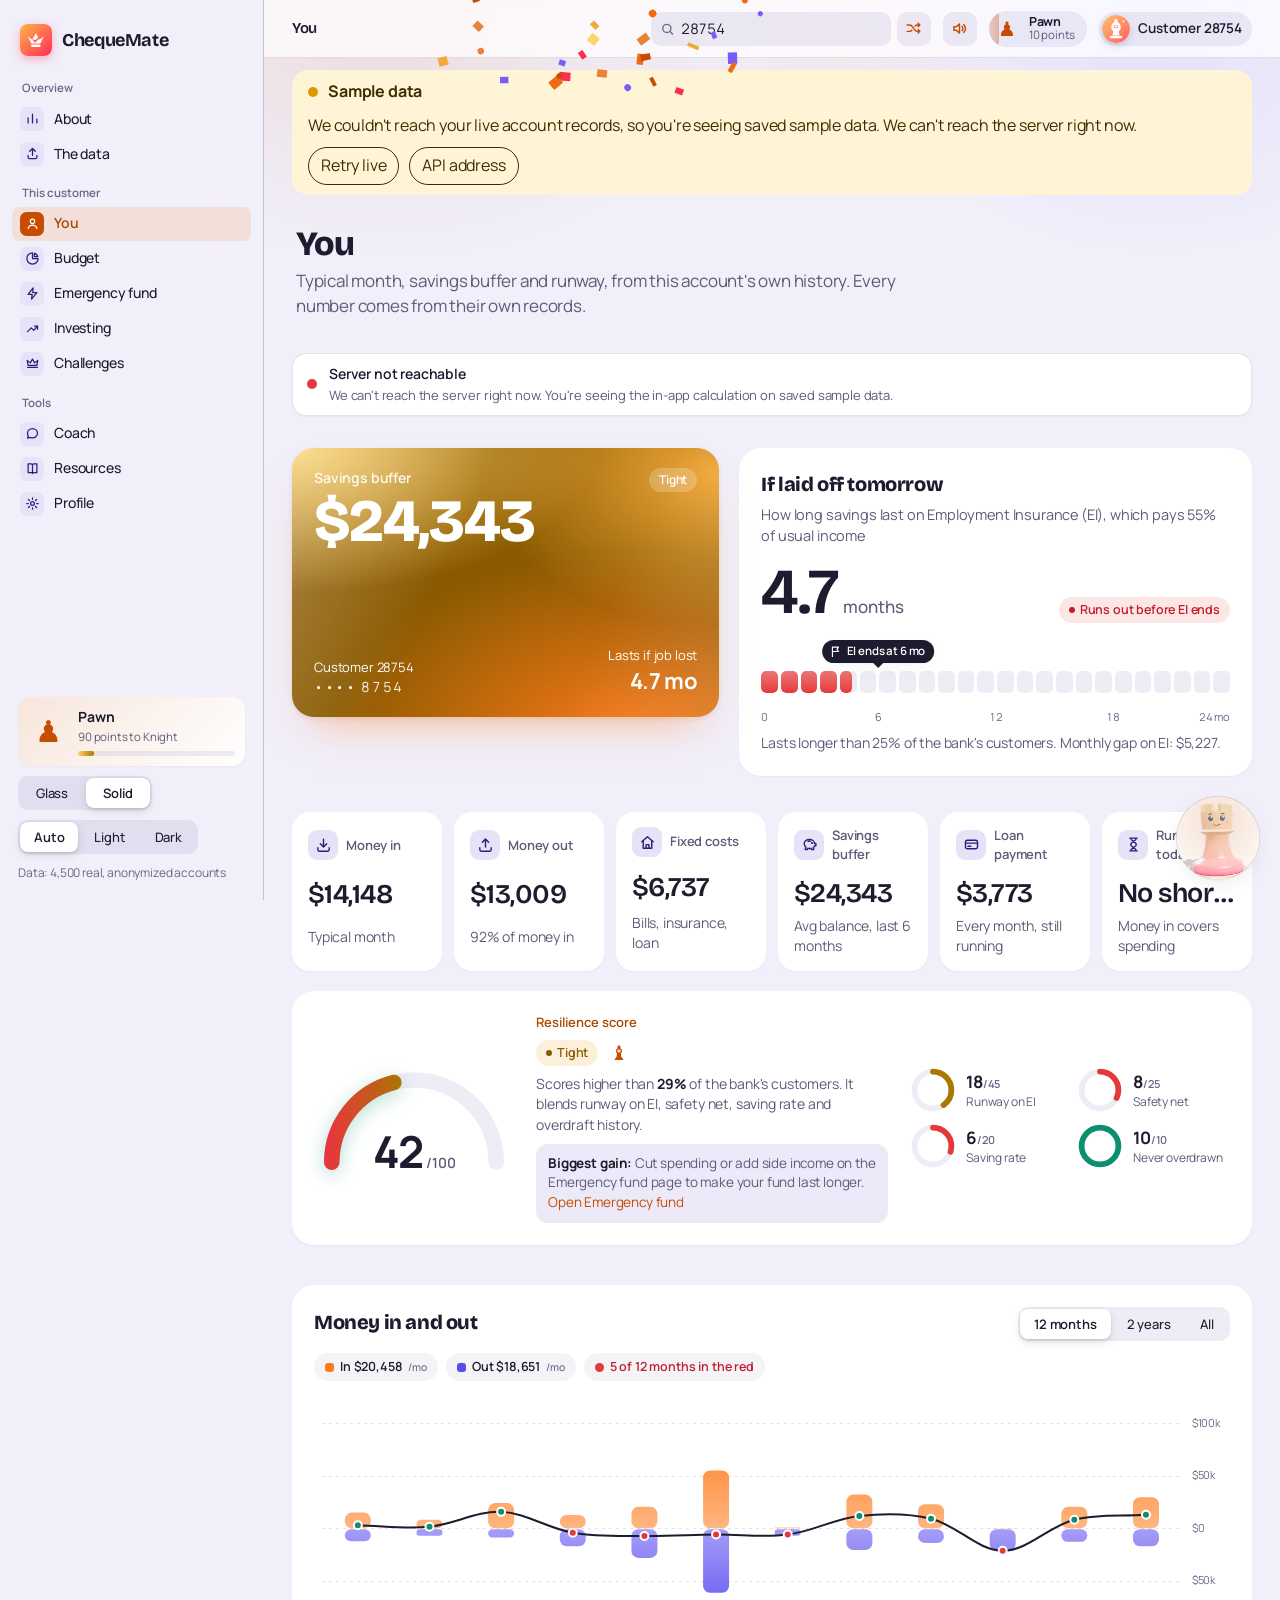
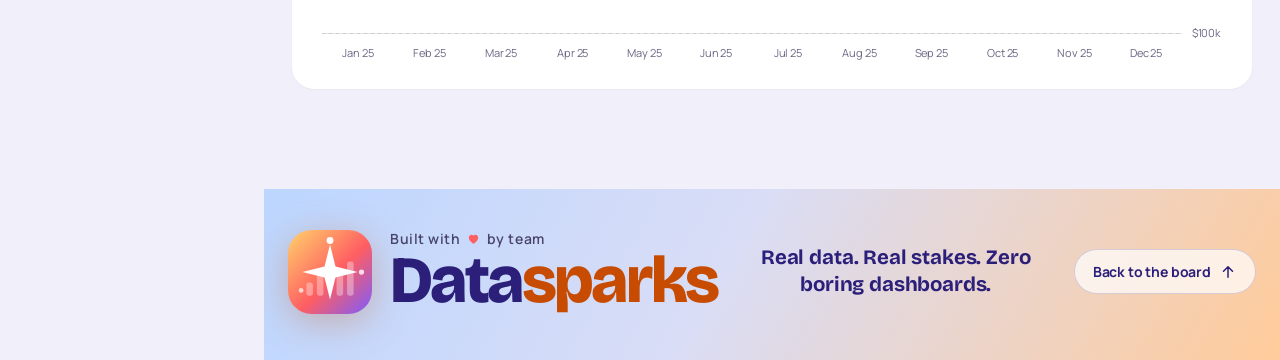
==== commit 212e8614: "Merge pages, plain-language wording, new type pairing - Emergency fund page now holds the old Plan p" ====
--- a/core-app/index.html
+++ b/core-app/index.html
@@ -5,14 +5,14 @@
 <meta name="viewport" content="width=device-width, initial-scale=1, viewport-fit=cover">
 <title>Resilience Rewired</title>
 <meta name="description" content="ChequeMate: financial resilience engine. Runway, shocks, plans, budgets and investing for any bank customer.">
-<link rel="preconnect" href="https://fonts.googleapis.com"><link rel="preconnect" href="https://fonts.gstatic.com" crossorigin><link rel="stylesheet" href="https://fonts.googleapis.com/css2?family=Manrope:wght@400;500;600;700;800&family=Fraunces:opsz,wght@9..144,600&display=swap">
+<link rel="preconnect" href="https://fonts.googleapis.com"><link rel="preconnect" href="https://fonts.gstatic.com" crossorigin><link rel="stylesheet" href="https://fonts.googleapis.com/css2?family=Bricolage+Grotesque:opsz,wght@12..96,500..800&family=Manrope:wght@400;500;600;700;800&family=Fraunces:opsz,wght@9..144,600&display=swap">
 <link rel="icon" href="data:image/svg+xml,%3Csvg xmlns='http://www.w3.org/2000/svg' viewBox='0 0 24 24'%3E%3Cdefs%3E%3ClinearGradient id='g' x1='0' y1='0' x2='1' y2='1'%3E%3Cstop offset='0' stop-color='%23FFB347'/%3E%3Cstop offset='1' stop-color='%23FF2D55'/%3E%3C/linearGradient%3E%3C/defs%3E%3Crect width='24' height='24' rx='6' fill='url(%23g)'/%3E%3Cpath d='M3.8 8.4 7.4 15.6h9.2l3.6-7.2-4.5 3.4L12 5.2l-3.7 6.6z' fill='%23fff'/%3E%3Crect x='7.2' y='16.7' width='9.6' height='2.5' rx='1.25' fill='%23fff'/%3E%3Cpath d='M9.7 12.3l1.6 1.6 3-3.3' fill='none' stroke='%23FF5E62' stroke-width='1.7' stroke-linecap='round' stroke-linejoin='round'/%3E%3C/svg%3E">
-<link rel="stylesheet" href="assets/styles.css?v=8b5000ec">
-<link rel="stylesheet" href="assets/game.css?v=8b5000ec">
-<link rel="stylesheet" href="assets/play.css?v=8b5000ec">
-<link rel="stylesheet" href="assets/glass.css?v=8b5000ec">
-<link rel="stylesheet" href="assets/rr.css?v=8b5000ec">
-<link rel="stylesheet" href="assets/footer.css?v=8b5000ec">
+<link rel="stylesheet" href="assets/styles.css?v=b6a1410d">
+<link rel="stylesheet" href="assets/game.css?v=b6a1410d">
+<link rel="stylesheet" href="assets/play.css?v=b6a1410d">
+<link rel="stylesheet" href="assets/glass.css?v=b6a1410d">
+<link rel="stylesheet" href="assets/rr.css?v=b6a1410d">
+<link rel="stylesheet" href="assets/footer.css?v=b6a1410d">
 <script>(function(){var r=document.documentElement;try{var q=new URLSearchParams(location.search).get('ui');if(q==='rr'||q==='ios')localStorage.setItem('cm.ui',JSON.stringify(q));}catch(e){}var ui='ios';try{ui=JSON.parse(localStorage.getItem('cm.ui')||'"ios"');}catch(e){}r.setAttribute('data-ui',ui==='rr'?'rr':'ios');try{var t=JSON.parse(localStorage.getItem('cm.theme')||'"system"');var d=t==='dark'||(t==='system'&&matchMedia('(prefers-color-scheme: dark)').matches);r.setAttribute('data-rr-theme',d?'dark':'light');r.setAttribute('data-text',JSON.parse(localStorage.getItem('cm.rr.text')||'"standard"'));}catch(e){}})();</script>
 </head>
 <body>
@@ -25,17 +25,15 @@
     </a>
     <nav class="nav" id="nav">
       <div class="side-sec"><span>Overview</span>
-        <a href="#paradox"><span class="sf" style="--c:var(--indigo)"><svg viewBox="0 0 24 24"><path d="M5 19V11M12 19V5M19 19v-6"/></svg></span>The paradox</a>
-        <a href="#data"><span class="sf" style="--c:var(--teal)"><svg viewBox="0 0 24 24"><path d="M12 15V4M7.5 8.5 12 4l4.5 4.5M5 15v3a2 2 0 0 0 2 2h10a2 2 0 0 0 2-2v-3"/></svg></span>Your data</a>
-        <a href="#arena"><span class="sf" style="--c:var(--yellow)"><svg viewBox="0 0 24 24"><path d="M4 18h16M5 15 3.5 7l5 4L12 5l3.5 6 5-4L19 15z"/></svg></span>Quests</a>
-        <a href="#play"><span class="sf" style="--c:var(--pink)"><svg viewBox="0 0 24 24"><rect x="2.5" y="7" width="19" height="11" rx="5.5"/><path d="M7.5 10.5v4M5.5 12.5h4M15.5 11.5h.01M18 13.5h.01"/></svg></span>Play</a>
+        <a href="#paradox"><span class="sf" style="--c:var(--indigo)"><svg viewBox="0 0 24 24"><path d="M5 19V11M12 19V5M19 19v-6"/></svg></span>About</a>
+        <a href="#data"><span class="sf" style="--c:var(--teal)"><svg viewBox="0 0 24 24"><path d="M12 15V4M7.5 8.5 12 4l4.5 4.5M5 15v3a2 2 0 0 0 2 2h10a2 2 0 0 0 2-2v-3"/></svg></span>The data</a>
       </div>
       <div class="side-sec"><span>This customer</span>
-        <a href="#customer"><span class="sf" style="--c:var(--accent)"><svg viewBox="0 0 24 24"><circle cx="12" cy="8.5" r="3.5"/><path d="M5 20c1.2-3.6 3.8-5.3 7-5.3s5.8 1.7 7 5.3"/></svg></span>Customer</a>
-        <a href="#shock"><span class="sf" style="--c:var(--warn)"><svg viewBox="0 0 24 24"><path d="M13 3 5 13.5h6.5L10.5 21 19 10.5h-6.5z"/></svg></span>Plan ahead</a>
-        <a href="#plan"><span class="sf" style="--c:var(--good)"><svg viewBox="0 0 24 24"><path d="M4.5 12.5 9.5 17.5 19.5 6.5"/></svg></span>Plan</a>
+        <a href="#customer"><span class="sf" style="--c:var(--accent)"><svg viewBox="0 0 24 24"><circle cx="12" cy="8.5" r="3.5"/><path d="M5 20c1.2-3.6 3.8-5.3 7-5.3s5.8 1.7 7 5.3"/></svg></span>You</a>
         <a href="#budget"><span class="sf" style="--c:var(--purple)"><svg viewBox="0 0 24 24"><path d="M12 3a9 9 0 1 0 9 9h-9z"/><path d="M15 3.5A9 9 0 0 1 20.5 9H15z"/></svg></span>Budget</a>
+        <a href="#shock"><span class="sf" style="--c:var(--warn)"><svg viewBox="0 0 24 24"><path d="M13 3 5 13.5h6.5L10.5 21 19 10.5h-6.5z"/></svg></span>Emergency fund</a>
         <a href="#invest"><span class="sf" style="--c:var(--mint)"><svg viewBox="0 0 24 24"><path d="M4 17 10 11l4 4 6-7M15 8h5v5"/></svg></span>Investing</a>
+        <a href="#arena"><span class="sf" style="--c:var(--yellow)"><svg viewBox="0 0 24 24"><path d="M4 18h16M5 15 3.5 7l5 4L12 5l3.5 6 5-4L19 15z"/></svg></span>Challenges</a>
       </div>
       <div class="side-sec"><span>Tools</span>
         <a href="#coach"><span class="sf" style="--c:var(--good)"><svg viewBox="0 0 24 24"><path d="M20 11.5c0 4.1-3.6 7.5-8 7.5-1.2 0-2.3-.2-3.3-.7L4 19.5l1.2-3.6A7.2 7.2 0 0 1 4 11.5C4 7.4 7.6 4 12 4s8 3.4 8 7.5z"/></svg></span>Coach</a>
@@ -77,16 +75,16 @@
       <a class="rr-tab" href="#saving" data-v="saving">Saving plan</a>
       <a class="rr-tab" href="#yourdata" data-v="yourdata"><img class="rr-ico on" src="assets/rr/nav-your-data-on.svg" width="18" height="18" alt=""><img class="rr-ico off" src="assets/rr/nav-your-data-off.svg" width="18" height="18" alt="">Your money</a>
       <a class="rr-tab" href="#investing" data-v="investing"><img class="rr-ico on" src="assets/rr/nav-investing-on.svg" width="18" height="18" alt=""><img class="rr-ico off" src="assets/rr/nav-investing-off.svg" width="18" height="18" alt="">Investing</a>
-      <a class="rr-tab" href="#paradox" data-v="paradox">Findings</a>
+      <a class="rr-tab" href="#paradox" data-v="paradox">About</a>
       <div class="rr-more"><button class="rr-tab" type="button" id="rrMoreBtn" aria-haspopup="menu" aria-expanded="false" aria-controls="rrMenu">Extras <img class="rr-ico caret" src="assets/rr/arrow-down.svg" width="12" height="12" alt=""></button>
-        <div class="rr-menu" id="rrMenu" role="menu" hidden><h4>Extra features</h4><a href="#customer" role="menuitem" data-v="customer">Customer deep-dive<span>Score, rings, money flow and insights</span></a><a href="#shock" role="menuitem" data-v="shock">Plan ahead<span>Every situation, boss rush, 3D terrain</span></a><a href="#plan" role="menuitem" data-v="plan">Plan builder<span>Goal and backup plans in detail</span></a><a href="#budget" role="menuitem" data-v="budget">Budget rules<span>Six rules and a zero-based planner</span></a><a href="#coach" role="menuitem" data-v="coach">Coach Mate<span>The 3D pawn coach</span></a><a href="#arena" role="menuitem" data-v="arena">Quests and ranks<span>Points, badges, missions, leaderboards</span></a><a href="#play" role="menuitem" data-v="play">Play<span>Runway Run and Who lasts longer?</span></a><a href="#data" role="menuitem" data-v="data">Upload your data<span>Score a whole CSV in your browser</span></a><a href="#resources" role="menuitem" data-v="resources">Resources<span>Official Canadian sources</span></a><a href="#profile" role="menuitem" data-v="profile">Profile<span>Details the bank data can’t know</span></a></div></div>
+        <div class="rr-menu" id="rrMenu" role="menu" hidden><h4>Extra features</h4><a href="#customer" role="menuitem" data-v="customer">You<span>Score, rings, money flow and insights</span></a><a href="#shock" role="menuitem" data-v="shock">Emergency fund<span>Every situation, boss rush, 3D terrain</span></a><a href="#budget" role="menuitem" data-v="budget">Budget rules<span>Six rules and a zero-based planner</span></a><a href="#coach" role="menuitem" data-v="coach">Coach Mate<span>The 3D pawn coach</span></a><a href="#arena" role="menuitem" data-v="arena">Challenges and ranks<span>Points, badges, missions, leaderboards</span></a><a href="#data" role="menuitem" data-v="data">Upload your data<span>Score a whole CSV in your browser</span></a><a href="#resources" role="menuitem" data-v="resources">Resources<span>Official Canadian sources</span></a><a href="#profile" role="menuitem" data-v="profile">Profile<span>Details the bank data can’t know</span></a></div></div>
       <span class="rr-spacer"></span>
       <div class="rr-search" id="rrSearchBox"><img class="rr-ico" src="assets/rr/search.svg" width="18" height="18" alt=""><input id="rrSearch" type="search" placeholder="Search accounts, payments, help…" aria-label="Search accounts, payments, plans and help" aria-controls="rrResults" aria-expanded="false" autocomplete="off"><kbd>/</kbd><div class="rr-results" id="rrResults" role="listbox" hidden></div></div>
       <div class="rr-bellwrap"><button class="rr-bell" type="button" id="rrBell" aria-label="Notifications" aria-expanded="false"><img class="rr-ico" src="assets/rr/bell.svg" width="20" height="20" alt=""><span class="dot" id="rrBellDot"></span></button><div class="rr-notes" id="rrNotes" hidden></div></div>
     </nav>
     <div class="rr-only rr-jump" id="rrJump"></div>
     <header class="toolbar">
-      <span class="tb-title" id="tbTitle">The paradox</span>
+      <span class="tb-title" id="tbTitle">About</span>
       <span class="tb-space"></span>
       <form class="search" id="acctForm" autocomplete="off" role="search">
         <div class="search-field">
@@ -201,7 +199,7 @@
 
       <!-- CUSTOMER -->
       <section class="view" data-view="customer" hidden>
-        <div class="head"><h1>Customer</h1><p>Typical month, savings buffer and runway, from this account's own history. Every number comes from their own records.</p></div>
+        <div class="head"><h1>You</h1><p>Typical month, savings buffer and runway, from this account's own history. Every number comes from their own records.</p></div>
         <div class="cust-hero">
           <div id="wcard"></div>
           <div class="panel laid-off">
@@ -245,15 +243,54 @@
 
       <!-- PLAN AHEAD -->
       <section class="view" data-view="shock" hidden>
-        <div class="head"><h1>Plan ahead</h1><p>Pick a scenario or size your own. Runway recalculates instantly, and every step of the math is shown.</p></div>
+        <div class="head"><h1>Emergency fund</h1><p>Build your emergency fund, then see how long it would last if something went wrong. Pick a scenario below and everything on this page updates, using your own numbers.</p></div>
         <div class="micr" data-micr></div>
+        <div class="plan-bento">
+          <!-- emergency fund: wider column -->
+          <div class="b-col b-fund-col">
+          <div class="panel b-fund-head">
+            <div class="panel-head"><h2>Emergency fund</h2><span id="goalPill"></span></div>
+            <div class="field"><span class="lab" id="goalLab">Target</span><div class="seg" id="goalSeg" role="group" aria-labelledby="goalLab"><button type="button" data-v="3">3 months</button><button type="button" data-v="6">6 months</button><button type="button" data-v="9">9 months</button><button type="button" data-v="12">12 months</button><button type="button" data-v="custom" aria-controls="goalCustomWrap">Custom</button></div><div class="goal-custom" id="goalCustomWrap" hidden><label for="goalCustom">Your target</label><input class="input" type="number" id="goalCustom" min="1" max="36" step="1" inputmode="numeric" aria-describedby="goalCustomHint"><span>months of spending</span><span class="hint" id="goalCustomHint">Pick any whole number from 1 to 36.</span></div></div>
+            <div class="field"><label for="pSave">Set aside each month <output id="oSave"></output></label><input type="range" id="pSave" min="0" max="3000" step="25"><span class="hint" id="saveHint"></span></div>
+          </div>
+          <div class="ledger plain b-fund-ledger" id="goalLedger"></div>
+          <div class="panel b-fund-chart">
+            <div class="panel-head"><h2>How the fund grows</h2></div>
+            <div class="chart-box short"><canvas id="goalChart" aria-label="Emergency fund growth"></canvas></div>
+            <div id="goalText" class="callout"></div>
+          </div>
+        <div class="panel b-fund-moves">
+            <div class="panel-head"><h2>How long your emergency fund lasts after each move</h2><p>Bar 1 is what happens if the scenario hits. Each bar below adds one more move on top of the ones above it. The longer the bar, the longer your money lasts.</p></div>
+            <div class="bars" id="leverBars"></div>
+          </div>
+          </div>
+          <!-- how far your emergency fund would take you: narrower column -->
+          <div class="b-col b-shock-col">
+          <div class="panel plan-shock b-shock-head">
+            <div class="panel-head"><h2>How far your emergency fund would take you</h2><p id="backupSub"></p></div>
+            <div id="backupResult"></div>
+          </div>
+          <div class="panel plan-shock b-shock-moves">
+            <div class="panel-head"><h2>Your moves</h2></div>
+            <div class="field"><label for="pCut">Cut everyday spending by <output id="oCut"></output></label><input type="range" id="pCut" min="0" max="40" step="5"></div>
+            <div class="field"><label for="pSide">Side income <output id="oSide"></output></label><input type="range" id="pSide" min="0" max="2000" step="50"></div>
+          </div>
+          <div class="panel plan-shock b-shock-steps">
+            <div class="panel-head"><h2>Step by step</h2></div>
+            <div class="steps" id="backupSteps"></div>
+          </div>
+          </div>
+        </div>
+        <h2 class="sec-title" id="scenTitle">Test a scenario</h2>
         <div class="boss-bar" id="bossBar"></div>
+        <p class="pick-hint" id="pickHint" role="note"><span id="pickHintT">Pick a scenario below to see how long your emergency fund would last.</span></p>
         <div class="twists" id="twists"></div>
         <div class="grid g-main">
           <div class="panel">
             <div id="shockStrip"></div>
             <div id="verdict"></div>
-            <div class="formula" id="formula"></div>
+            <div class="fx-head"><h3 id="fxTitle">How we worked this out</h3><p>This uses your own numbers for the scenario you picked. Read it from top to bottom: first what you have saved, then what happens each month.</p></div>
+            <div class="fx" id="formula" role="group" aria-labelledby="fxTitle"></div>
           </div>
           <div class="panel">
             <h2>Size the shock</h2>
@@ -270,7 +307,7 @@
         <div class="panel coin-panel">
           <div class="coin-3d" id="coin3d" aria-hidden="true"></div>
           <div class="coin-copy">
-            <span class="eyebrow">Runway in coins</span>
+            <span class="eyebrow">How long your emergency fund lasts, in coins</span>
             <h2 id="coinTitle"></h2>
             <p id="coinText" class="ink2"></p>
             <div class="legend"><span><i style="background:#F2BE45"></i>One month covered</span><span><i style="background:var(--crit);opacity:.45"></i>Month still needed</span></div>
@@ -278,76 +315,34 @@
         </div>
         <div class="panel">
           <div class="panel-head"><h2>Balance month by month</h2><p id="projSub"></p></div>
-          <div class="legend"><span><i class="line" style="background:var(--s1)"></i>With the shock</span><span><i class="line" style="background:var(--muted)"></i>No shock</span></div>
+          <div class="legend"><span><i class="line" style="background:var(--s1)"></i>With the scenario</span><span><i class="line" style="background:var(--muted)"></i>No scenario</span></div>
           <div class="chart-box"><canvas id="projChart" aria-label="Projected balance by month"></canvas></div>
         </div>
         <div class="panel">
           <div class="panel-head"><h2>Stress grid</h2><div class="seg" id="heatMode"><button type="button" data-m="grid">Grid</button><button type="button" data-m="3d">3D terrain</button></div></div>
-          <p class="ink2 small" id="heatHint">Months of runway for every mix of income cut and bill increase. Select a cell to load it.</p>
+          <p class="ink2 small" id="heatHint">How long your emergency fund lasts, in months, for every mix of income cut and bill increase. Select a cell to load it.</p>
           <div class="table-wrap" id="heatGrid"><div class="heat" id="heat"></div></div>
           <div class="terrain" id="terrain" hidden></div>
         </div>
       </section>
 
-      <!-- PLAN -->
-      <section class="view" data-view="plan" hidden>
-        <div class="head"><h1>Plan</h1><p>A goal plan to build the emergency fund now, and how far that fund would take you if money stopped coming in. Both use this customer's own numbers.</p></div>
-        <div class="micr" data-micr></div>
-        <div class="plan-bento">
-          <!-- emergency fund: wider column -->
-          <div class="b-col b-fund-col">
-          <div class="panel b-fund-head">
-            <div class="panel-head"><h2>Emergency fund</h2><span id="goalPill"></span></div>
-            <div class="field"><span class="lab" id="goalLab">Target</span><div class="seg" id="goalSeg" role="group" aria-labelledby="goalLab"><button type="button" data-v="3">3 months</button><button type="button" data-v="6">6 months</button><button type="button" data-v="9">9 months</button><button type="button" data-v="12">12 months</button><button type="button" data-v="custom" aria-controls="goalCustomWrap">Custom</button></div><div class="goal-custom" id="goalCustomWrap" hidden><label for="goalCustom">Your target</label><input class="input" type="number" id="goalCustom" min="1" max="36" step="1" inputmode="numeric" aria-describedby="goalCustomHint"><span>months of spending</span><span class="hint" id="goalCustomHint">Pick any whole number from 1 to 36.</span></div></div>
-            <div class="field"><label for="pSave">Set aside each month <output id="oSave"></output></label><input type="range" id="pSave" min="0" max="3000" step="25"><span class="hint" id="saveHint"></span></div>
-          </div>
-          <div class="ledger plain b-fund-ledger" id="goalLedger"></div>
-          <div class="panel b-fund-chart">
-            <div class="panel-head"><h2>How the fund grows</h2></div>
-            <div class="chart-box short"><canvas id="goalChart" aria-label="Emergency fund growth"></canvas></div>
-            <div id="goalText" class="callout"></div>
-          </div>
-          </div>
-          <!-- how far your emergency fund would take you: narrower column -->
-          <div class="b-col b-shock-col">
-          <div class="panel plan-shock b-shock-head">
-            <div class="panel-head"><h2>How far your emergency fund would take you</h2><p id="backupSub"></p></div>
-            <div id="backupResult"></div>
-          </div>
-          <div class="panel plan-shock b-shock-moves">
-            <div class="panel-head"><h2>Your moves</h2></div>
-            <div class="field"><label for="pCut">Cut everyday spending by <output id="oCut"></output></label><input type="range" id="pCut" min="0" max="40" step="5"></div>
-            <div class="field"><label for="pSide">Side income <output id="oSide"></output></label><input type="range" id="pSide" min="0" max="2000" step="50"></div>
-          </div>
-          <div class="panel plan-shock b-shock-steps">
-            <div class="panel-head"><h2>Step by step</h2></div>
-            <div class="steps" id="backupSteps"></div>
-          </div>
-          </div>
-        </div>
-        <div class="panel">
-          <div class="panel-head"><h2>Runway after each move</h2><p>Each bar adds one action on top of the last</p></div>
-          <div class="bars" id="leverBars"></div>
-        </div>
-      </section>
 
       <!-- BUDGET -->
       <section class="view" data-view="budget" hidden>
         <div class="head"><h1>Budget</h1><p>Six well-known rules, measured against how this customer actually spends. Change the income to plan for any paycheque.</p></div>
         <div class="micr" data-micr></div>
-        <div class="grid g-main">
-          <div class="panel">
-            <div class="field"><label for="bInc">Monthly take-home</label><div class="money-in" style="max-width:280px"><input class="input" id="bInc" inputmode="decimal"></div><span class="hint">Starts at this customer's typical money in.</span></div>
-            <div class="seg" id="ruleSeg"></div>
-            <p class="ink2" id="ruleWhy"></p>
-            <div id="ruleCompare" class="grid"></div>
-            <div id="ruleAdvice" class="callout"></div>
-          </div>
-          <div class="panel">
-            <div class="panel-head"><h2>Which rule fits</h2><p>Money to move each month</p></div>
-            <div class="table-wrap"><table class="cmp" id="ruleTable"></table></div>
-          </div>
-        </div>
+          <div class="panel budget-main">
+            <div class="bm-left">
+              <div class="field"><label for="bInc">Monthly take-home</label><div class="money-in" style="max-width:280px"><input class="input" id="bInc" inputmode="decimal"></div><span class="hint">Starts at this customer's typical money in.</span></div>
+              <div class="rule-head"><h3 id="ruleSegT">Pick a budgeting rule</h3><p>Each rule splits your take-home pay into buckets. The numbers are percentages: 50/30/20 means 50% for needs like rent and bills, 30% for wants, and 20% for savings. Pick one to compare it with how you spend today.</p></div>
+              <div class="seg" id="ruleSeg" role="group" aria-labelledby="ruleSegT"></div>
+              <p class="ink2" id="ruleWhy"></p>
+            </div>
+            <div class="bm-right">
+              <div id="ruleCompare" class="grid"></div>
+              <div id="ruleAdvice" class="callout"></div>
+            </div>
+          </div>
         <div class="panel" id="zbPanel">
           <div class="panel-head"><h2>Zero-based budget</h2><p>Give every dollar a job. Starts from this account's typical month.</p></div>
           <div class="grid g-2">
@@ -417,7 +412,7 @@
 
       <!-- DATA -->
       <section class="view" data-view="data" hidden>
-        <div class="head"><h1>Your data</h1><p>Drop in a monthly_summary.csv with any number of accounts and, if you have it, loans.csv. ChequeMate computes every account in your browser. Nothing leaves this page.</p></div>
+        <div class="head"><h1>The data</h1><p>Drop in a monthly_summary.csv with any number of accounts and, if you have it, loans.csv. ChequeMate computes every account in your browser. Nothing leaves this page.</p></div>
         <label class="drop" id="drop" for="fileIn">
           <span class="sf" style="--c:var(--teal)"><svg viewBox="0 0 24 24"><path d="M12 15V4M7.5 8.5 12 4l4.5 4.5M5 15v3a2 2 0 0 0 2 2h10a2 2 0 0 0 2-2v-3"/></svg></span>
           <strong>Drop CSV files here, or choose files</strong>
@@ -486,7 +481,7 @@
         </div>
       </section>
 
-      <!-- QUESTS -->
+      <!-- CHALLENGES -->
       <section class="view" data-view="arena" hidden>
         <div class="arena-hero">
           <div class="rank-stage" id="rankStage" aria-hidden="true"></div>
@@ -533,11 +528,8 @@
           <div class="xp-rules" id="xpRules"></div>
           <button class="btn sm" type="button" id="gameReset" style="justify-self:start">Reset my progress</button>
         </div>
-      </section>
-
-      <!-- PLAY -->
-      <section class="view" data-view="play" hidden>
-        <div class="head"><span class="eyebrow">Play</span><h1>Can they survive the year?</h1><p>Two games built on real accounts. Runway Run deals a year of life to this customer, one month at a time. Who lasts longer? tests your instinct for the paradox.</p></div>
+        <!-- PLAY (games) -->
+        <div class="head play-head" id="play"><span class="eyebrow">Play</span><h2>Can they survive the year?</h2><p>Two games built on real accounts. Runway Run deals a year of life to this customer, one month at a time. Who lasts longer? tests your instinct for the paradox.</p></div>
         <div class="seg play-tabs" id="playTabs" role="tablist"><button type="button" data-t="run" aria-pressed="true">Runway Run</button><button type="button" data-t="quiz" aria-pressed="false">Who lasts longer?</button></div>
 
         <div class="rr" id="playRun">
@@ -565,11 +557,10 @@
           <div class="quiz-foot" id="quizFoot"></div>
         </div>
       </section>
+
     </main>
     <!-- landing-page footer, shown under every view -->
     <footer class="ds-foot app-foot" id="appFoot">
-      <div class="ds-checker" aria-hidden="true"></div>
-      <div class="ds-sparks" id="dsSparks" aria-hidden="true"></div>
       <div class="ds-in">
         <div class="ds-brand">
           <button class="ds-logo" id="dsLogo" type="button" aria-label="Datasparks logo. Press for sparks">
@@ -601,11 +592,10 @@
   </div>
 
   <nav class="tabbar" id="tabbar" aria-label="Sections">
-    <a href="#paradox"><svg viewBox="0 0 24 24"><path d="M5 19V11M12 19V5M19 19v-6"/></svg>Paradox</a>
-    <a href="#customer"><svg viewBox="0 0 24 24"><circle cx="12" cy="8.5" r="3.5"/><path d="M5 20c1.2-3.6 3.8-5.3 7-5.3s5.8 1.7 7 5.3"/></svg>Customer</a>
-    <a href="#shock"><svg viewBox="0 0 24 24"><path d="M13 3 5 13.5h6.5L10.5 21 19 10.5h-6.5z"/></svg>Plan ahead</a>
-    <a href="#plan"><svg viewBox="0 0 24 24"><circle cx="12" cy="12" r="8.5"/><path d="m8.5 12.3 2.4 2.4 4.7-5"/></svg>Plan</a>
+    <a href="#paradox"><svg viewBox="0 0 24 24"><path d="M5 19V11M12 19V5M19 19v-6"/></svg>About</a>
+    <a href="#customer"><svg viewBox="0 0 24 24"><circle cx="12" cy="8.5" r="3.5"/><path d="M5 20c1.2-3.6 3.8-5.3 7-5.3s5.8 1.7 7 5.3"/></svg>You</a>
     <a href="#budget"><svg viewBox="0 0 24 24"><path d="M12 3a9 9 0 1 0 9 9h-9z"/><path d="M15 3.5A9 9 0 0 1 20.5 9H15z"/></svg>Budget</a>
+    <a href="#shock"><svg viewBox="0 0 24 24"><path d="M13 3 5 13.5h6.5L10.5 21 19 10.5h-6.5z"/></svg>Emergency fund</a>
     <button type="button" id="moreBtn" aria-haspopup="dialog"><svg viewBox="0 0 24 24"><circle cx="5.5" cy="12" r="1.3"/><circle cx="12" cy="12" r="1.3"/><circle cx="18.5" cy="12" r="1.3"/></svg>More</button>
   </nav>
   <div class="sheet-bg" id="sheetBg" hidden></div>
@@ -613,11 +603,10 @@
     <div class="grab"></div>
     <h3>More</h3>
     <div class="list">
-      <a href="#play"><span class="sf" style="--c:var(--pink)"><svg viewBox="0 0 24 24"><rect x="2.5" y="7" width="19" height="11" rx="5.5"/><path d="M7.5 10.5v4M5.5 12.5h4M15.5 11.5h.01M18 13.5h.01"/></svg></span>Play</a>
-      <a href="#arena"><span class="sf" style="--c:var(--yellow)"><svg viewBox="0 0 24 24"><path d="M4 18h16M5 15 3.5 7l5 4L12 5l3.5 6 5-4L19 15z"/></svg></span>Quests</a>
+      <a href="#arena"><span class="sf" style="--c:var(--yellow)"><svg viewBox="0 0 24 24"><path d="M4 18h16M5 15 3.5 7l5 4L12 5l3.5 6 5-4L19 15z"/></svg></span>Challenges</a>
       <a href="#invest"><span class="sf" style="--c:var(--mint)"><svg viewBox="0 0 24 24"><path d="M4 17 10 11l4 4 6-7M15 8h5v5"/></svg></span>Investing</a>
       <a href="#coach"><span class="sf" style="--c:var(--good)"><svg viewBox="0 0 24 24"><path d="M20 11.5c0 4.1-3.6 7.5-8 7.5-1.2 0-2.3-.2-3.3-.7L4 19.5l1.2-3.6A7.2 7.2 0 0 1 4 11.5C4 7.4 7.6 4 12 4s8 3.4 8 7.5z"/></svg></span>Coach</a>
-      <a href="#data"><span class="sf" style="--c:var(--teal)"><svg viewBox="0 0 24 24"><path d="M12 15V4M7.5 8.5 12 4l4.5 4.5M5 15v3a2 2 0 0 0 2 2h10a2 2 0 0 0 2-2v-3"/></svg></span>Your data</a>
+      <a href="#data"><span class="sf" style="--c:var(--teal)"><svg viewBox="0 0 24 24"><path d="M12 15V4M7.5 8.5 12 4l4.5 4.5M5 15v3a2 2 0 0 0 2 2h10a2 2 0 0 0 2-2v-3"/></svg></span>The data</a>
       <a href="#resources"><span class="sf" style="--c:var(--pink)"><svg viewBox="0 0 24 24"><path d="M5 4.5h5a2 2 0 0 1 2 2V20a1.5 1.5 0 0 0-1.5-1.5H5zM19 4.5h-5a2 2 0 0 0-2 2V20a1.5 1.5 0 0 1 1.5-1.5H19z"/></svg></span>Resources</a>
       <a href="#profile"><span class="sf" style="--c:var(--gray)"><svg viewBox="0 0 24 24"><circle cx="12" cy="12" r="3"/><path d="M12 2.8v2.4M12 18.8v2.4M2.8 12h2.4M18.8 12h2.4M5.5 5.5l1.7 1.7M16.8 16.8l1.7 1.7M5.5 18.5l1.7-1.7M16.8 7.2l1.7-1.7"/></svg></span>Profile</a>
     </div>
@@ -653,22 +642,22 @@
 <div class="xp-pop" id="xpPop" aria-hidden="true"></div>
 <canvas class="confetti" id="confetti" aria-hidden="true"></canvas>
 
-<script src="assets/vendor/chart.umd.min.js?v=8b5000ec"></script>
-<script src="assets/vendor/papaparse.min.js?v=8b5000ec"></script>
-<script src="assets/vendor/three.min.js?v=8b5000ec"></script>
-<script src="assets/mate3d.js?v=8b5000ec"></script>
-<script src="assets/fx.js?v=8b5000ec"></script>
-<script src="data/insights.js?v=8b5000ec"></script>
-<script src="data/accounts.js?v=8b5000ec"></script>
-<script src="assets/app.js?v=8b5000ec"></script>
-<script src="assets/game.js?v=8b5000ec"></script>
-<script src="assets/play.js?v=8b5000ec"></script>
-<script src="assets/viz.js?v=8b5000ec"></script>
-<script src="assets/rr.js?v=8b5000ec"></script>
-<script src="assets/rr2.js?v=8b5000ec"></script>
-<script src="assets/api.js?v=8b5000ec"></script>
-<script src="assets/live.js?v=8b5000ec"></script>
-<script src="assets/live-ios.js?v=8b5000ec"></script>
-<script src="assets/footer.js?v=8b5000ec"></script>
+<script src="assets/vendor/chart.umd.min.js?v=b6a1410d"></script>
+<script src="assets/vendor/papaparse.min.js?v=b6a1410d"></script>
+<script src="assets/vendor/three.min.js?v=b6a1410d"></script>
+<script src="assets/mate3d.js?v=b6a1410d"></script>
+<script src="assets/fx.js?v=b6a1410d"></script>
+<script src="data/insights.js?v=b6a1410d"></script>
+<script src="data/accounts.js?v=b6a1410d"></script>
+<script src="assets/app.js?v=b6a1410d"></script>
+<script src="assets/game.js?v=b6a1410d"></script>
+<script src="assets/play.js?v=b6a1410d"></script>
+<script src="assets/viz.js?v=b6a1410d"></script>
+<script src="assets/rr.js?v=b6a1410d"></script>
+<script src="assets/rr2.js?v=b6a1410d"></script>
+<script src="assets/api.js?v=b6a1410d"></script>
+<script src="assets/live.js?v=b6a1410d"></script>
+<script src="assets/live-ios.js?v=b6a1410d"></script>
+<script src="assets/footer.js?v=b6a1410d"></script>
 </body>
 </html>
--- a/core-app/assets/styles.css
+++ b/core-app/assets/styles.css
@@ -768,3 +768,158 @@
 /* sample-data banner sits under the toolbar, aligned with the content column */
 :root:not([data-ui="rr"]) .rr-live { margin: 12px max(28px, env(safe-area-inset-right, 0px)) 0 max(28px, env(safe-area-inset-left, 0px)); font-family: var(--font); }
 @media (max-width: 900px) { :root:not([data-ui="rr"]) .rr-live { margin: 10px 16px 0; } }
+
+/* ===== Emergency fund page ===== */
+/* "good" reads as orange here (month blocks, pills, stress grid); the verdict box keeps its green ("They absorb it") */
+:root { --good-green: #0C8F6F; --good-green-t: #0A6E56; --good-green-soft: rgba(15, 163, 127, .14); }
+@media (prefers-color-scheme: dark) { :root:not([data-theme="light"]) { --good-green: #2BD4A4; --good-green-t: #4FE0B6; --good-green-soft: rgba(43, 212, 164, .18); } }
+:root[data-theme="dark"] { --good-green: #2BD4A4; --good-green-t: #4FE0B6; --good-green-soft: rgba(43, 212, 164, .18); }
+.view[data-view="shock"] { --good: var(--accent); --good-t: var(--accent-t); --good-soft: var(--accent-soft); }
+.view[data-view="shock"] #verdict { --good: var(--good-green); --good-t: var(--good-green-t); --good-soft: var(--good-green-soft); }
+/* the stress grid's white figures on orange: use the deeper orange so they stay readable */
+.view[data-view="shock"] .heat .cell.c4 { background: var(--accent); color: var(--accent-ink); }
+/* instruction in the "How long your emergency fund lasts" panel */
+.pick-hint { display: flex; align-items: flex-start; gap: 8px; margin: -4px 0 4px; padding: 10px 12px; border-radius: 12px; background: var(--accent-soft); color: var(--ink); font-size: 13.5px; line-height: 1.4; }
+.pick-hint svg { width: 18px; height: 18px; flex: none; margin-top: 1px; fill: none; stroke: var(--accent-t); stroke-width: 2.2; stroke-linecap: round; stroke-linejoin: round; }
+/* scenario cards: one icon style for all, light orange background when selected */
+:root:not([data-ui="rr"]) .twist .ic { background: var(--ico-bg); }
+:root:not([data-ui="rr"]) .twist .ic svg { stroke: var(--ico-ink); }
+:root:not([data-ui="rr"]) .twist[aria-pressed="true"] { background: color-mix(in srgb, var(--accent) 12%, var(--surface)); box-shadow: 0 0 0 2px var(--accent), var(--shadow-m); }
+:root:not([data-ui="rr"]) .twist[aria-pressed="true"] .ic { background: var(--accent); }
+:root:not([data-ui="rr"]) .twist[aria-pressed="true"] .ic svg { stroke: var(--accent-ink); }
+.view[data-view="shock"] > .pick-hint { margin: 0; }
+/* bigger, more noticeable "pick a scenario" prompt */
+.view[data-view="shock"] > .pick-hint { padding: 16px 20px; border-radius: 16px; font-size: 17px; font-weight: 700; line-height: 1.4; color: var(--accent-t);
+  background: color-mix(in srgb, var(--accent) 14%, var(--surface)); box-shadow: inset 0 0 0 1.5px color-mix(in srgb, var(--accent) 45%, transparent); }
+@media (max-width: 600px) { .view[data-view="shock"] > .pick-hint { font-size: 15.5px; padding: 14px 16px; } }
+/* "pick a scenario" prompt in blue (same family as the footer's light blue) */
+:root { --pick-bg: #E3EEFF; --pick-ink: #1F4FA8; --pick-edge: #8DB5F5; }
+@media (prefers-color-scheme: dark) { :root:not([data-theme="light"]) { --pick-bg: #1E2A5C; --pick-ink: #C2D6FF; --pick-edge: #4F74C9; } }
+:root[data-theme="dark"] { --pick-bg: #1E2A5C; --pick-ink: #C2D6FF; --pick-edge: #4F74C9; }
+.view[data-view="shock"] > .pick-hint { background: var(--pick-bg); color: var(--pick-ink); box-shadow: inset 0 0 0 1.5px var(--pick-edge); }
+
+/* merged Emergency fund page: section title between the fund tiles and the scenarios */
+.view[data-view="shock"] > .sec-title { font-size: 22px; font-weight: 800; letter-spacing: -0.02em; margin: 12px 0 -4px; }
+.view[data-view="shock"] .plan-bento { margin-bottom: 0; }
+/* emergency fund bento: both columns end level, so no blank space above "Test a scenario" */
+.view[data-view="shock"] .plan-bento { align-items: stretch; }
+.view[data-view="shock"] .plan-bento .b-col { display: flex; flex-direction: column; gap: 16px; }
+.view[data-view="shock"] .plan-bento .b-col > :last-child { flex: 1 1 auto; }
+.view[data-view="shock"] > .sec-title { margin-top: 4px; }
+@media (max-width: 1000px) { .view[data-view="shock"] .plan-bento .b-col > :last-child { flex: none; } }
+
+/* ===== You page: icons match the site's indigo tile style ===== */
+/* stat cards: one tile style instead of a different gradient per card */
+:root:not([data-ui="rr"]) .ledger .lic { background: var(--ico-bg); color: var(--ico-ink); box-shadow: none; }
+/* insights: same soft-tile shape; status still shown by tint (good / warning / critical), info uses the standard indigo */
+:root:not([data-ui="rr"]) .insight svg { background: var(--ic-bg); stroke: var(--ic-ink); stroke-width: 2.2; }
+:root:not([data-ui="rr"]) .insight.info { --ic-bg: var(--ico-bg); --ic-ink: var(--ico-ink); }
+:root:not([data-ui="rr"]) .insight.good { --ic-bg: var(--good-soft); --ic-ink: var(--good-t); }
+:root:not([data-ui="rr"]) .insight.warn { --ic-bg: var(--warn-soft); --ic-ink: var(--warn-t); }
+:root:not([data-ui="rr"]) .insight.crit { --ic-bg: var(--crit-soft); --ic-ink: var(--crit-t); }
+
+/* ===== "How we worked this out": plain-language calculation ===== */
+.fx-head h3 { font-size: 17px; font-weight: 800; margin: 4px 0 2px; }
+.fx-head p { margin: 0; font-size: 13.5px; color: var(--ink-2); line-height: 1.45; }
+.fx { display: grid; border-radius: 14px; background: var(--surface-2); overflow: hidden; }
+.fx-group { padding: 10px 16px 4px; font-size: 11.5px; font-weight: 800; letter-spacing: .06em; text-transform: uppercase; color: var(--muted); }
+.fx-group:not(:first-child) { margin-top: 6px; border-top: .5px solid var(--line); padding-top: 14px; }
+.fx-row { display: grid; grid-template-columns: minmax(0, 1fr) auto; gap: 4px 16px; align-items: center; padding: 9px 16px; }
+.fx-row + .fx-row { border-top: .5px solid var(--line); }
+.fx-k { display: grid; gap: 2px; min-width: 0; }
+.fx-k b { font-size: 14.5px; font-weight: 700; }
+.fx-k span { font-size: 12.5px; color: var(--ink-2); line-height: 1.4; }
+.fx-v { font-size: 15.5px; font-weight: 700; white-space: nowrap; text-align: right; display: flex; align-items: baseline; gap: 8px; justify-content: flex-end; }
+.fx-v .op { font-style: normal; font-weight: 800; color: var(--muted); width: 1ch; text-align: center; }
+.fx-row.sub { background: color-mix(in srgb, var(--surface) 55%, transparent); }
+.fx-row.total { margin-top: 6px; padding: 14px 16px; background: var(--accent-soft); border-top: 0; }
+.fx-row.total .fx-k b { color: var(--accent-t); font-size: 15.5px; }
+.fx-row.total .fx-v { color: var(--accent-t); font-size: 19px; font-weight: 800; }
+:root[data-style="glass"] .fx { background-color: var(--surface-2); }
+@media (max-width: 600px) { .fx-row { grid-template-columns: minmax(0, 1fr); } .fx-v { justify-content: flex-start; } }
+
+/* You page card: savings buffer in the top-left corner, larger; no logo */
+.wcard.wc-you .wc-top { align-items: flex-start; }
+.wc-amt { display: grid; gap: 2px; min-width: 0; }
+.wc-amt small { font-size: 14px; font-weight: 600; opacity: .92; }
+.wc-amt strong { font-family: var(--font-r); font-size: clamp(40px, 5.2vw, 60px); font-weight: 800; letter-spacing: -0.03em; line-height: 1; overflow-wrap: anywhere; }
+@media (max-width: 600px) { .wc-amt strong { font-size: 40px; } }
+
+/* Quests page: the games sit below the ranks and badges */
+.view[data-view="arena"] > .play-head { margin-top: 20px; padding-top: 22px; border-top: 1px solid var(--line); }
+.view[data-view="arena"] > .play-head h2 { font-size: clamp(24px, 3vw, 32px); font-weight: 800; letter-spacing: -0.025em; }
+
+/* ===== "after each move" chart: readable rows, labelled scale and goal ===== */
+#leverBars { gap: 10px; }
+.lv-key { display: flex; flex-wrap: wrap; gap: 6px 16px; font-size: 12.5px; color: var(--ink-2); }
+.lv-key span { display: inline-flex; align-items: center; gap: 6px; }
+.lv-key i { width: 12px; height: 12px; border-radius: 4px; background: var(--lv-short); }
+.lv-key i.ok { background: var(--accent); }
+.lv-key i.ln { width: 0; height: 14px; border-radius: 0; border-left: 2px dashed var(--accent-t); background: none; }
+:root { --lv-short: #8C83C9; }
+@media (prefers-color-scheme: dark) { :root:not([data-theme="light"]) { --lv-short: #6F66B8; } }
+:root[data-theme="dark"] { --lv-short: #6F66B8; }
+.lv-row { display: grid; grid-template-columns: minmax(150px, 240px) minmax(0, 1fr) 96px; gap: 14px; align-items: center; }
+.lv-lab { display: flex; align-items: center; gap: 10px; min-width: 0; }
+.lv-lab b { display: block; font-size: 14px; font-weight: 700; line-height: 1.25; }
+.lv-lab small { display: block; font-size: 12px; color: var(--ink-2); }
+.lv-no { flex: none; width: 24px; height: 24px; border-radius: 50%; display: grid; place-items: center; font-size: 12px; font-weight: 800; background: var(--ico-bg); color: var(--ico-ink); }
+.lv-row.ok .lv-no { background: var(--accent); color: var(--accent-ink); }
+.lv-track { position: relative; height: 14px; border-radius: 999px; background: var(--fill); }
+.lv-track .fill { position: absolute; inset: 0 auto 0 0; min-width: 14px; border-radius: 999px; background: var(--lv-short); transition: width 1s cubic-bezier(.2, .8, .2, 1); }
+.lv-row.ok .lv-track .fill { background: var(--accent); }
+.lv-line { position: absolute; top: -6px; bottom: -6px; width: 0; border-left: 2px dashed var(--accent-t); }
+.lv-val { text-align: right; display: grid; line-height: 1.2; }
+.lv-val b { font-size: 14.5px; font-weight: 800; white-space: nowrap; }
+.lv-val small { font-size: 12px; font-weight: 700; color: var(--accent-t); }
+.lv-scale { margin-top: 18px; }
+.lv-scale .lv-track { height: 18px; background: none; border-top: 1px solid var(--line); border-radius: 0; }
+.lv-scale .tk { position: absolute; top: 3px; transform: translateX(-50%); font-size: 11px; color: var(--muted); white-space: nowrap; }
+.lv-scale .tk:first-child { transform: none; } .lv-scale .tk:last-of-type { transform: translateX(-100%); }
+.lv-goal { position: absolute; bottom: calc(100% + 4px); transform: translateX(-50%); padding: 2px 8px; border-radius: 999px; background: var(--accent-soft); color: var(--accent-t); font-size: 11.5px; font-weight: 700; white-space: nowrap; }
+.lv-h { text-align: right; font-size: 11px; font-weight: 700; color: var(--muted); text-transform: uppercase; letter-spacing: .05em; }
+.lv-sum { margin: 6px 0 0; padding: 12px 14px; border-radius: 12px; background: var(--surface-2); font-size: 14px; line-height: 1.45; }
+.lv-sum b { color: var(--accent-t); }
+@media (max-width: 700px) {
+  .lv-row { grid-template-columns: minmax(0, 1fr) auto; }
+  .lv-row .lv-track { grid-column: 1 / -1; grid-row: 2; }
+  .lv-scale { display: none; }
+}
+@media (prefers-reduced-motion: reduce) { .lv-track .fill { transition: none; } }
+
+/* ===== slightly larger body text (headings, numbers and buttons unchanged) ===== */
+:root:not([data-ui="rr"]) body { font-size: 16px; }
+:root:not([data-ui="rr"]) :is(.head p) { font-size: 17px; }
+:root:not([data-ui="rr"]) :is(.panel-head p, .step p, .plan-shock .panel-head p, .plan-shock .steps) { font-size: 14.5px; }
+:root:not([data-ui="rr"]) :is(.callout, .insight, .field > label, .field > .lab, .plan-shock .field label, .fx-head p, .pick-hint ~ * .d) { font-size: 15px; }
+:root:not([data-ui="rr"]) :is(.small, .hint, .twist .d, .fx-k span, .lv-lab small, .ledger .s, .goal-custom label) { font-size: 14px; }
+:root:not([data-ui="rr"]) :is(.note) { font-size: 13.5px; }
+:root:not([data-ui="rr"]) .b-fund-chart #goalText { font-size: 15.5px; }
+
+/* ===== type pairing: Bricolage Grotesque for headings and headline figures, Manrope for everything else ===== */
+:root { --font-d: "Bricolage Grotesque", "Manrope", -apple-system, BlinkMacSystemFont, "Segoe UI", Roboto, sans-serif; }
+:root:not([data-ui="rr"]) :is(h1, h2, .sec-title, .fx-head h3, .tb-title, .brand-name) { font-family: var(--font-d); font-optical-sizing: auto; letter-spacing: -0.02em; }
+:root:not([data-ui="rr"]) :is(h1) { letter-spacing: -0.03em; }
+/* headline money figures get the display face; small numbers in tables, labels and inputs stay in Manrope */
+:root:not([data-ui="rr"]) :is(.wc-amt strong, .wc-mid strong, .ledger .v, .strip-big .n, .finding .big, .zb-left .v, .acct-card .lim, .ring-legend .v, .gauge-n, .fx-row.total .fx-v) {
+  font-family: var(--font-d); font-optical-sizing: auto; letter-spacing: -0.02em; }
+
+
+/* Budget: two columns on wide screens so the panel has no empty half */
+.bm-left, .bm-right { display: grid; gap: 14px; align-content: start; min-width: 0; }
+@media (min-width: 1001px) {
+  .budget-main { grid-template-columns: minmax(280px, 1fr) minmax(0, 1.45fr); column-gap: 28px; align-items: start; }
+}
+
+/* Budget: larger rule buttons */
+#ruleSeg { gap: 4px; padding: 4px; border-radius: 14px; }
+#ruleSeg button { height: 44px; padding: 0 18px; border-radius: 11px; font-size: 15.5px; font-weight: 700; font-family: var(--font-d); letter-spacing: -0.01em; }
+#ruleSeg button[aria-pressed="true"] { background: var(--accent); color: var(--accent-ink); box-shadow: 0 4px 12px -4px color-mix(in srgb, var(--accent) 60%, transparent); }
+@media (max-width: 600px) { #ruleSeg button { height: 40px; padding: 0 14px; font-size: 14.5px; } }
+/* Budget: rule buttons stacked vertically */
+#ruleSeg { display: flex; flex-direction: column; align-items: stretch; width: 100%; max-width: 360px; }
+#ruleSeg button { width: 100%; justify-content: flex-start; text-align: left; }
+@media (max-width: 1000px) { #ruleSeg { max-width: none; } }
+/* Budget: heading above the rule list */
+.rule-head h3 { font-family: var(--font-d); font-size: 18px; font-weight: 800; letter-spacing: -0.02em; margin: 4px 0 4px; }
+.rule-head p { margin: 0; font-size: 14.5px; color: var(--ink-2); line-height: 1.45; max-width: 42ch; }
--- a/core-app/assets/footer.css
+++ b/core-app/assets/footer.css
@@ -40,3 +40,44 @@
   footer.ds-foot { padding-bottom: calc(96px + env(safe-area-inset-bottom, 0px)); border-radius: 32px 32px 0 0; }
 }
 @media (max-width: 560px) { .ds-logo { width: 72px; height: 72px; } .ds-name { font-size: 44px; } }
+
+/* ===== footer: calm light blue to orange gradient, no moving strip or particles ===== */
+footer.ds-foot { background: linear-gradient(120deg, #DCEBFF 0%, #EEF0FA 45%, #FFE6CF 100%); color: #3E3A5C; }
+footer.ds-foot .ds-in { padding-top: 40px; }
+footer.ds-foot .ds-txt small { color: #5E5A78; }
+footer.ds-foot .ds-name > span > span { color: #2B1F7A; }
+footer.ds-foot .ds-name .w2 > span { color: #C74B00; }
+footer.ds-foot .ds-line { color: #2B1F7A; }
+footer.ds-foot .ds-top { background: rgba(255, 255, 255, .7); color: #2B1F7A; border-color: rgba(43, 31, 122, .18); }
+footer.ds-foot .ds-top:hover { background: #fff; }
+footer.ds-foot .ds-logo { filter: drop-shadow(0 8px 18px rgba(199, 75, 0, .3)); }
+@keyframes dsglint { 0%, 70%, 100% { transform: none; filter: none; } 80% { transform: translateY(-7px); filter: drop-shadow(0 0 10px rgba(255, 154, 77, .8)); } 90% { transform: none; } }
+@media (prefers-color-scheme: dark) {
+:root:not([data-theme="light"]) footer.ds-foot { background: linear-gradient(120deg, #16264A 0%, #1C1547 50%, #4A2612 100%); color: #DCD8F5; }
+:root:not([data-theme="light"]) footer.ds-foot .ds-txt small { color: #B9B3E6; }
+:root:not([data-theme="light"]) footer.ds-foot .ds-name > span > span { color: #FFFFFF; }
+:root:not([data-theme="light"]) footer.ds-foot .ds-name .w2 > span { color: #FFB37A; }
+:root:not([data-theme="light"]) footer.ds-foot .ds-line { color: #E6E1FF; }
+:root:not([data-theme="light"]) footer.ds-foot .ds-top { background: rgba(255, 255, 255, .1); color: #fff; border-color: rgba(255, 255, 255, .2); }
+:root:not([data-theme="light"]) footer.ds-foot .ds-top:hover { background: rgba(255, 255, 255, .2); }
+}
+:root[data-theme="dark"] footer.ds-foot { background: linear-gradient(120deg, #16264A 0%, #1C1547 50%, #4A2612 100%); color: #DCD8F5; }
+:root[data-theme="dark"] footer.ds-foot .ds-txt small { color: #B9B3E6; }
+:root[data-theme="dark"] footer.ds-foot .ds-name > span > span { color: #FFFFFF; }
+:root[data-theme="dark"] footer.ds-foot .ds-name .w2 > span { color: #FFB37A; }
+:root[data-theme="dark"] footer.ds-foot .ds-line { color: #E6E1FF; }
+:root[data-theme="dark"] footer.ds-foot .ds-top { background: rgba(255, 255, 255, .1); color: #fff; border-color: rgba(255, 255, 255, .2); }
+:root[data-theme="dark"] footer.ds-foot .ds-top:hover { background: rgba(255, 255, 255, .2); }
+
+/* footer: square edges, deeper gradient, only the logo icon animates */
+footer.ds-foot { border-radius: 0 !important; margin-top: 0; background: linear-gradient(120deg, #BCD6FF 0%, #D9DDF6 45%, #FFCB9A 100%); }
+footer.ds-foot .ds-name > span > span { animation: none !important; transition: none; }
+footer.ds-foot .ds-name > span > span:hover { transform: none; }
+footer.ds-foot .ds-heart { animation: none !important; }
+@media (prefers-color-scheme: dark) { :root:not([data-theme="light"]) footer.ds-foot { background: linear-gradient(120deg, #0F2148 0%, #1A1245 50%, #5A2A0E 100%); } }
+:root[data-theme="dark"] footer.ds-foot { background: linear-gradient(120deg, #0F2148 0%, #1A1245 50%, #5A2A0E 100%); }
+footer.ds-foot .ds-txt small { color: #48446A; }
+@media (prefers-color-scheme: dark) { :root:not([data-theme="light"]) footer.ds-foot .ds-txt small { color: #B9B3E6; } }
+:root[data-theme="dark"] footer.ds-foot .ds-txt small { color: #B9B3E6; }
+
+footer.ds-foot :is(.ds-name, .ds-line) { font-family: var(--font-d); }
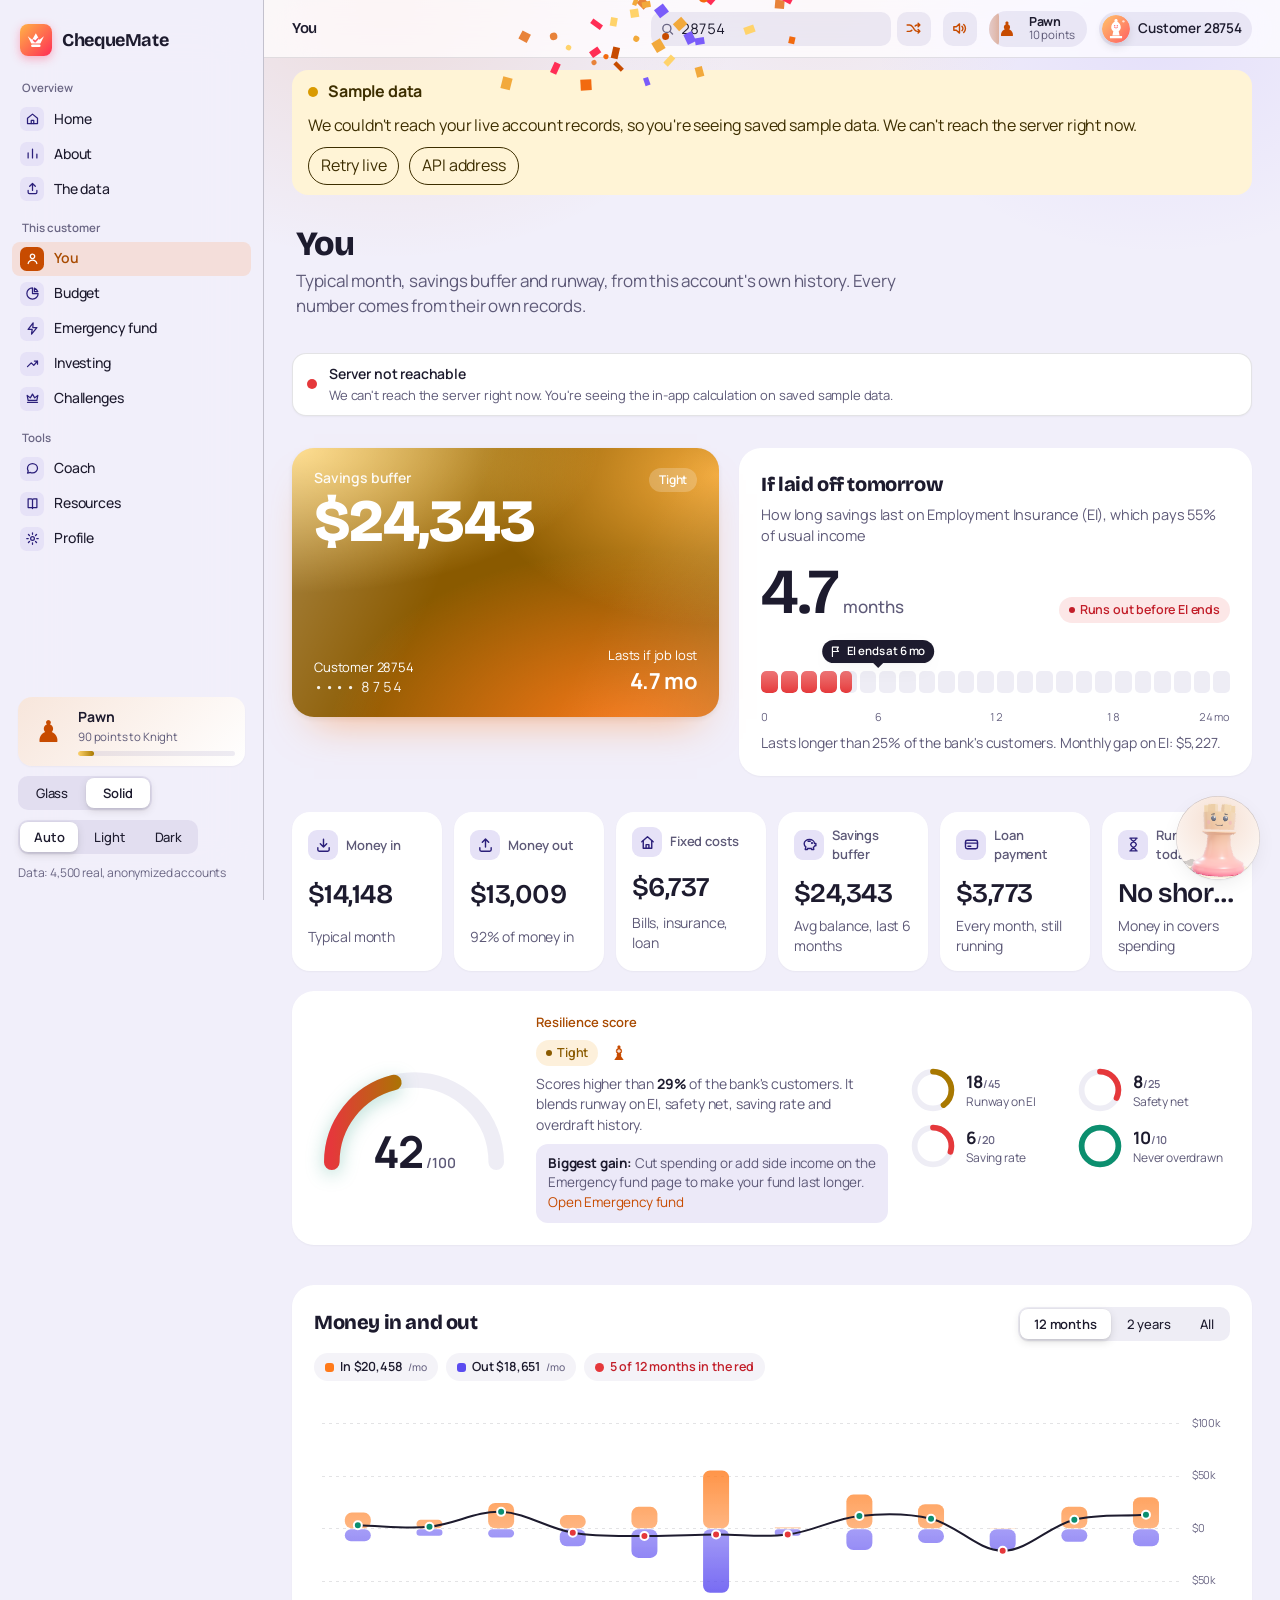
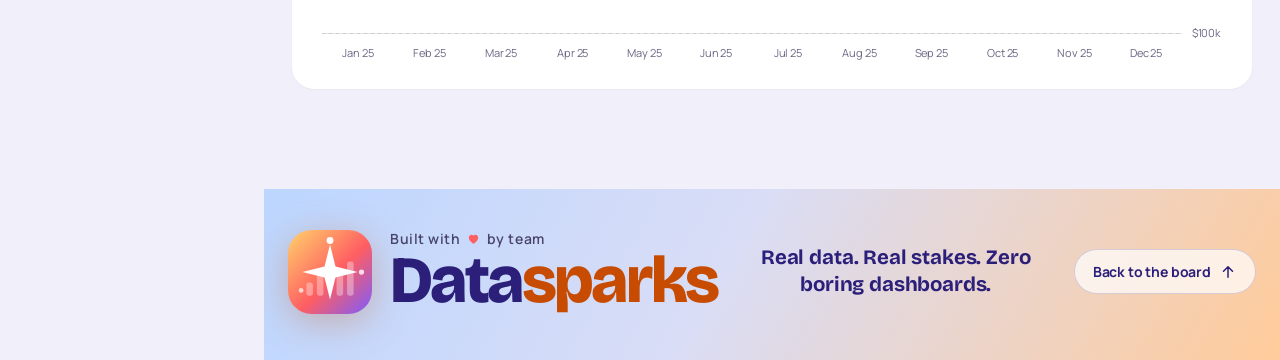
==== commit 75a2d0ff: "Add Home links back to the landing page Sidebar Home link, logo links to the landing page, Home in t" ====
--- a/core-app/index.html
+++ b/core-app/index.html
@@ -19,12 +19,13 @@
 <a class="skip-link" href="#main">Skip to content</a>
 <div class="app">
   <aside class="sidebar" aria-label="ChequeMate">
-    <a class="brand" href="#paradox" aria-label="ChequeMate home">
+    <a class="brand" href="home.html" aria-label="ChequeMate home: back to the landing page">
       <span class="app-icon"><svg viewBox="0 0 24 24" aria-hidden="true"><path d="M3.8 8.4 7.4 15.6h9.2l3.6-7.2-4.5 3.4L12 5.2l-3.7 6.6z" fill="#fff" stroke="none"/><rect x="7.2" y="16.7" width="9.6" height="2.5" rx="1.25" fill="#fff" stroke="none"/><path d="M9.7 12.3l1.6 1.6 3-3.3" fill="none" stroke="#FF5E62" stroke-width="1.7" stroke-linecap="round" stroke-linejoin="round"/></svg></span>
       <span class="brand-name">ChequeMate</span>
     </a>
     <nav class="nav" id="nav">
       <div class="side-sec"><span>Overview</span>
+        <a href="home.html" class="nav-home"><span class="sf"><svg viewBox="0 0 24 24"><path d="M4 11.5 12 5l8 6.5V20H4z"/><path d="M10 20v-5h4v5"/></svg></span>Home</a>
         <a href="#paradox"><span class="sf" style="--c:var(--indigo)"><svg viewBox="0 0 24 24"><path d="M5 19V11M12 19V5M19 19v-6"/></svg></span>About</a>
         <a href="#data"><span class="sf" style="--c:var(--teal)"><svg viewBox="0 0 24 24"><path d="M12 15V4M7.5 8.5 12 4l4.5 4.5M5 15v3a2 2 0 0 0 2 2h10a2 2 0 0 0 2-2v-3"/></svg></span>The data</a>
       </div>
@@ -603,6 +604,7 @@
     <div class="grab"></div>
     <h3>More</h3>
     <div class="list">
+      <a href="home.html"><span class="sf"><svg viewBox="0 0 24 24"><path d="M4 11.5 12 5l8 6.5V20H4z"/><path d="M10 20v-5h4v5"/></svg></span>Home</a>
       <a href="#arena"><span class="sf" style="--c:var(--yellow)"><svg viewBox="0 0 24 24"><path d="M4 18h16M5 15 3.5 7l5 4L12 5l3.5 6 5-4L19 15z"/></svg></span>Challenges</a>
       <a href="#invest"><span class="sf" style="--c:var(--mint)"><svg viewBox="0 0 24 24"><path d="M4 17 10 11l4 4 6-7M15 8h5v5"/></svg></span>Investing</a>
       <a href="#coach"><span class="sf" style="--c:var(--good)"><svg viewBox="0 0 24 24"><path d="M20 11.5c0 4.1-3.6 7.5-8 7.5-1.2 0-2.3-.2-3.3-.7L4 19.5l1.2-3.6A7.2 7.2 0 0 1 4 11.5C4 7.4 7.6 4 12 4s8 3.4 8 7.5z"/></svg></span>Coach</a>
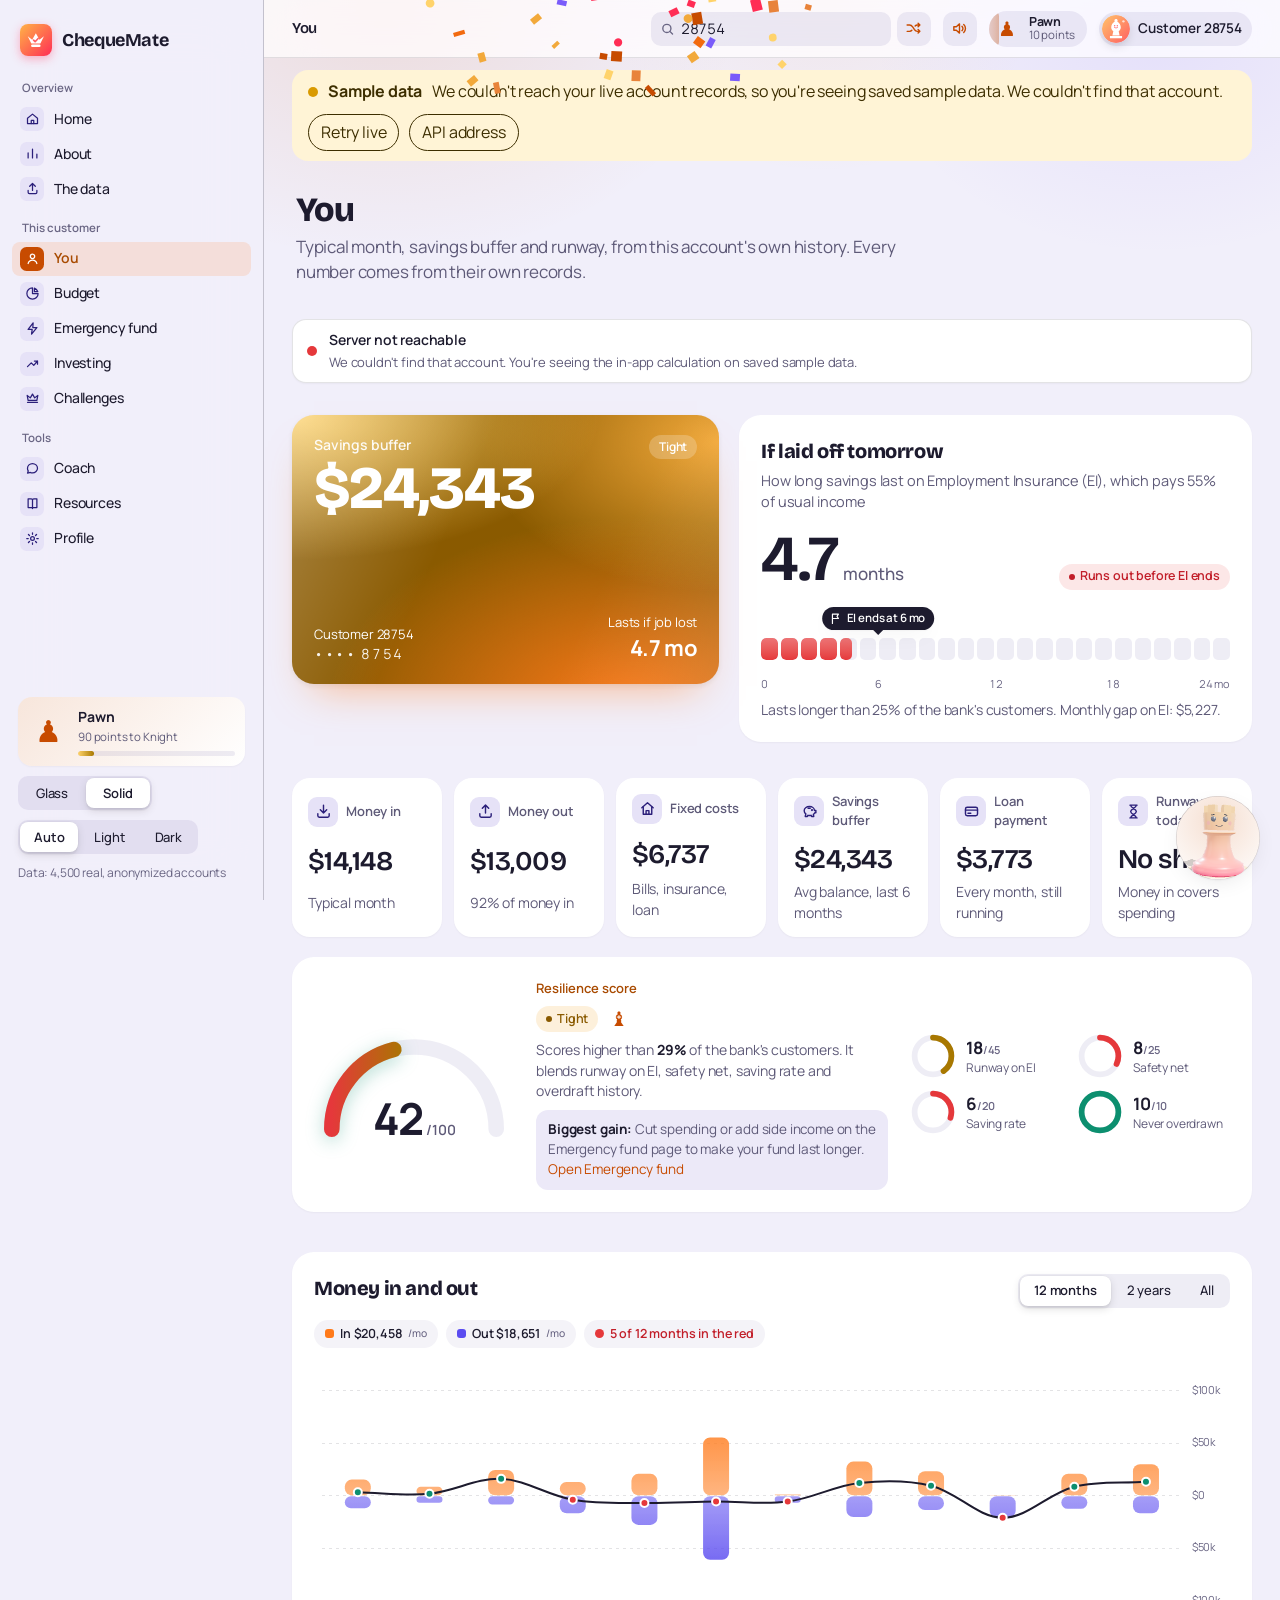
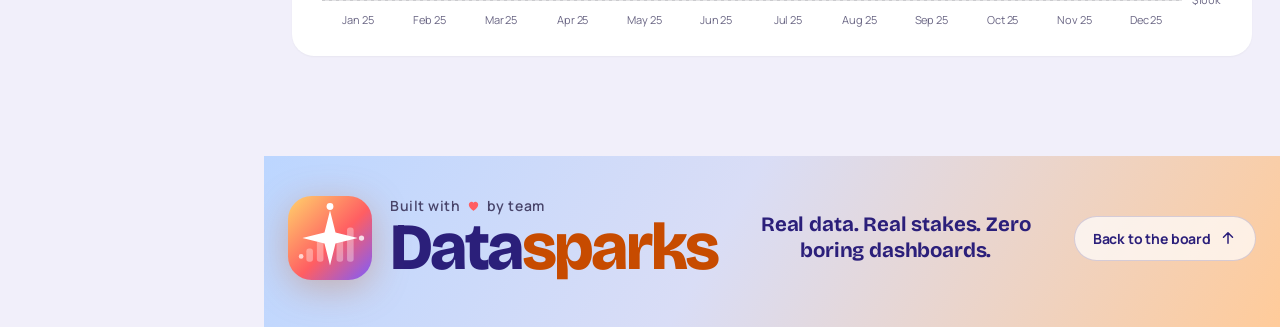
==== commit b026a448: "Frontend: call the API on the page's own origin instead of port 8001 On the deployed site the browse" ====
--- a/core-app/index.html
+++ b/core-app/index.html
@@ -7,12 +7,12 @@
 <meta name="description" content="ChequeMate: financial resilience engine. Runway, shocks, plans, budgets and investing for any bank customer.">
 <link rel="preconnect" href="https://fonts.googleapis.com"><link rel="preconnect" href="https://fonts.gstatic.com" crossorigin><link rel="stylesheet" href="https://fonts.googleapis.com/css2?family=Bricolage+Grotesque:opsz,wght@12..96,500..800&family=Manrope:wght@400;500;600;700;800&family=Fraunces:opsz,wght@9..144,600&display=swap">
 <link rel="icon" href="data:image/svg+xml,%3Csvg xmlns='http://www.w3.org/2000/svg' viewBox='0 0 24 24'%3E%3Cdefs%3E%3ClinearGradient id='g' x1='0' y1='0' x2='1' y2='1'%3E%3Cstop offset='0' stop-color='%23FFB347'/%3E%3Cstop offset='1' stop-color='%23FF2D55'/%3E%3C/linearGradient%3E%3C/defs%3E%3Crect width='24' height='24' rx='6' fill='url(%23g)'/%3E%3Cpath d='M3.8 8.4 7.4 15.6h9.2l3.6-7.2-4.5 3.4L12 5.2l-3.7 6.6z' fill='%23fff'/%3E%3Crect x='7.2' y='16.7' width='9.6' height='2.5' rx='1.25' fill='%23fff'/%3E%3Cpath d='M9.7 12.3l1.6 1.6 3-3.3' fill='none' stroke='%23FF5E62' stroke-width='1.7' stroke-linecap='round' stroke-linejoin='round'/%3E%3C/svg%3E">
-<link rel="stylesheet" href="assets/styles.css?v=b6a1410d">
-<link rel="stylesheet" href="assets/game.css?v=b6a1410d">
-<link rel="stylesheet" href="assets/play.css?v=b6a1410d">
-<link rel="stylesheet" href="assets/glass.css?v=b6a1410d">
-<link rel="stylesheet" href="assets/rr.css?v=b6a1410d">
-<link rel="stylesheet" href="assets/footer.css?v=b6a1410d">
+<link rel="stylesheet" href="assets/styles.css?v=4f95309d">
+<link rel="stylesheet" href="assets/game.css?v=4f95309d">
+<link rel="stylesheet" href="assets/play.css?v=4f95309d">
+<link rel="stylesheet" href="assets/glass.css?v=4f95309d">
+<link rel="stylesheet" href="assets/rr.css?v=4f95309d">
+<link rel="stylesheet" href="assets/footer.css?v=4f95309d">
 <script>(function(){var r=document.documentElement;try{var q=new URLSearchParams(location.search).get('ui');if(q==='rr'||q==='ios')localStorage.setItem('cm.ui',JSON.stringify(q));}catch(e){}var ui='ios';try{ui=JSON.parse(localStorage.getItem('cm.ui')||'"ios"');}catch(e){}r.setAttribute('data-ui',ui==='rr'?'rr':'ios');try{var t=JSON.parse(localStorage.getItem('cm.theme')||'"system"');var d=t==='dark'||(t==='system'&&matchMedia('(prefers-color-scheme: dark)').matches);r.setAttribute('data-rr-theme',d?'dark':'light');r.setAttribute('data-text',JSON.parse(localStorage.getItem('cm.rr.text')||'"standard"'));}catch(e){}})();</script>
 </head>
 <body>
@@ -644,22 +644,22 @@
 <div class="xp-pop" id="xpPop" aria-hidden="true"></div>
 <canvas class="confetti" id="confetti" aria-hidden="true"></canvas>
 
-<script src="assets/vendor/chart.umd.min.js?v=b6a1410d"></script>
-<script src="assets/vendor/papaparse.min.js?v=b6a1410d"></script>
-<script src="assets/vendor/three.min.js?v=b6a1410d"></script>
-<script src="assets/mate3d.js?v=b6a1410d"></script>
-<script src="assets/fx.js?v=b6a1410d"></script>
-<script src="data/insights.js?v=b6a1410d"></script>
-<script src="data/accounts.js?v=b6a1410d"></script>
-<script src="assets/app.js?v=b6a1410d"></script>
-<script src="assets/game.js?v=b6a1410d"></script>
-<script src="assets/play.js?v=b6a1410d"></script>
-<script src="assets/viz.js?v=b6a1410d"></script>
-<script src="assets/rr.js?v=b6a1410d"></script>
-<script src="assets/rr2.js?v=b6a1410d"></script>
-<script src="assets/api.js?v=b6a1410d"></script>
-<script src="assets/live.js?v=b6a1410d"></script>
-<script src="assets/live-ios.js?v=b6a1410d"></script>
-<script src="assets/footer.js?v=b6a1410d"></script>
+<script src="assets/vendor/chart.umd.min.js?v=4f95309d"></script>
+<script src="assets/vendor/papaparse.min.js?v=4f95309d"></script>
+<script src="assets/vendor/three.min.js?v=4f95309d"></script>
+<script src="assets/mate3d.js?v=4f95309d"></script>
+<script src="assets/fx.js?v=4f95309d"></script>
+<script src="data/insights.js?v=4f95309d"></script>
+<script src="data/accounts.js?v=4f95309d"></script>
+<script src="assets/app.js?v=4f95309d"></script>
+<script src="assets/game.js?v=4f95309d"></script>
+<script src="assets/play.js?v=4f95309d"></script>
+<script src="assets/viz.js?v=4f95309d"></script>
+<script src="assets/rr.js?v=4f95309d"></script>
+<script src="assets/rr2.js?v=4f95309d"></script>
+<script src="assets/api.js?v=4f95309d"></script>
+<script src="assets/live.js?v=4f95309d"></script>
+<script src="assets/live-ios.js?v=4f95309d"></script>
+<script src="assets/footer.js?v=4f95309d"></script>
 </body>
 </html>
